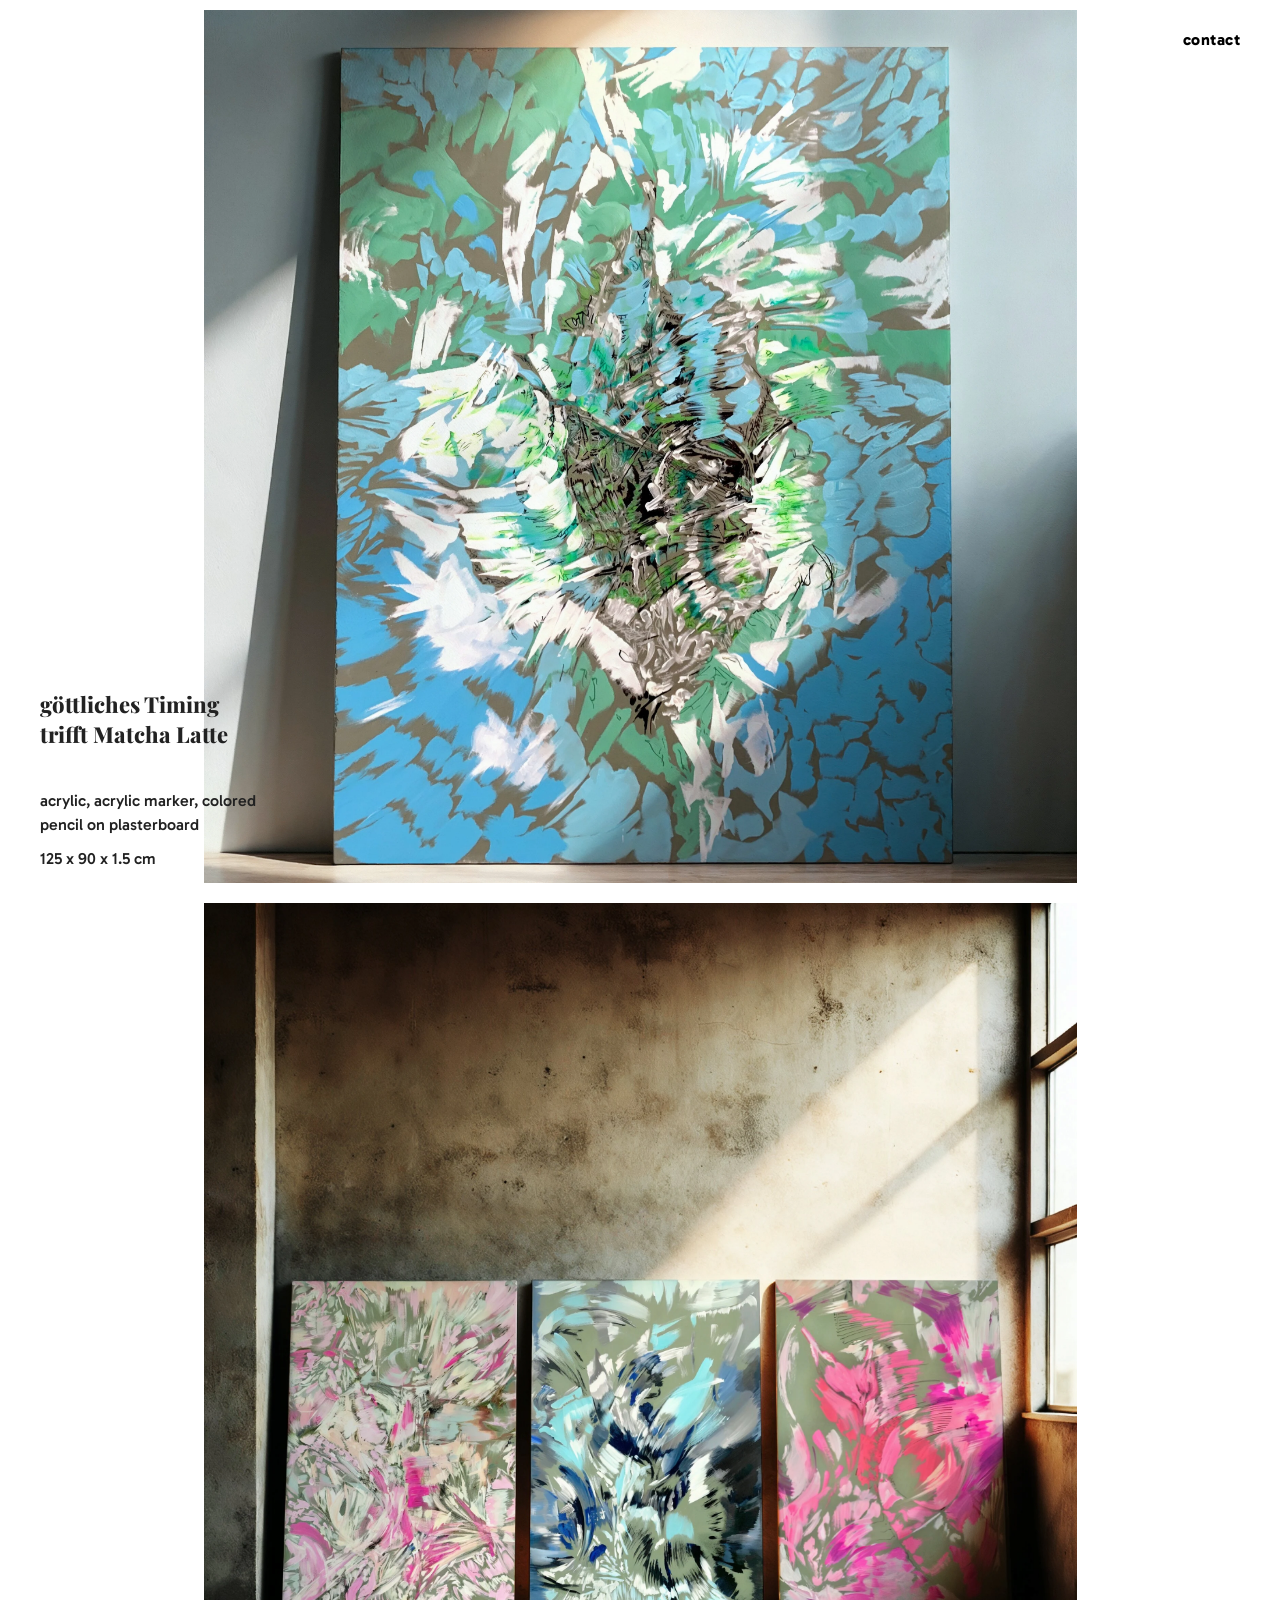
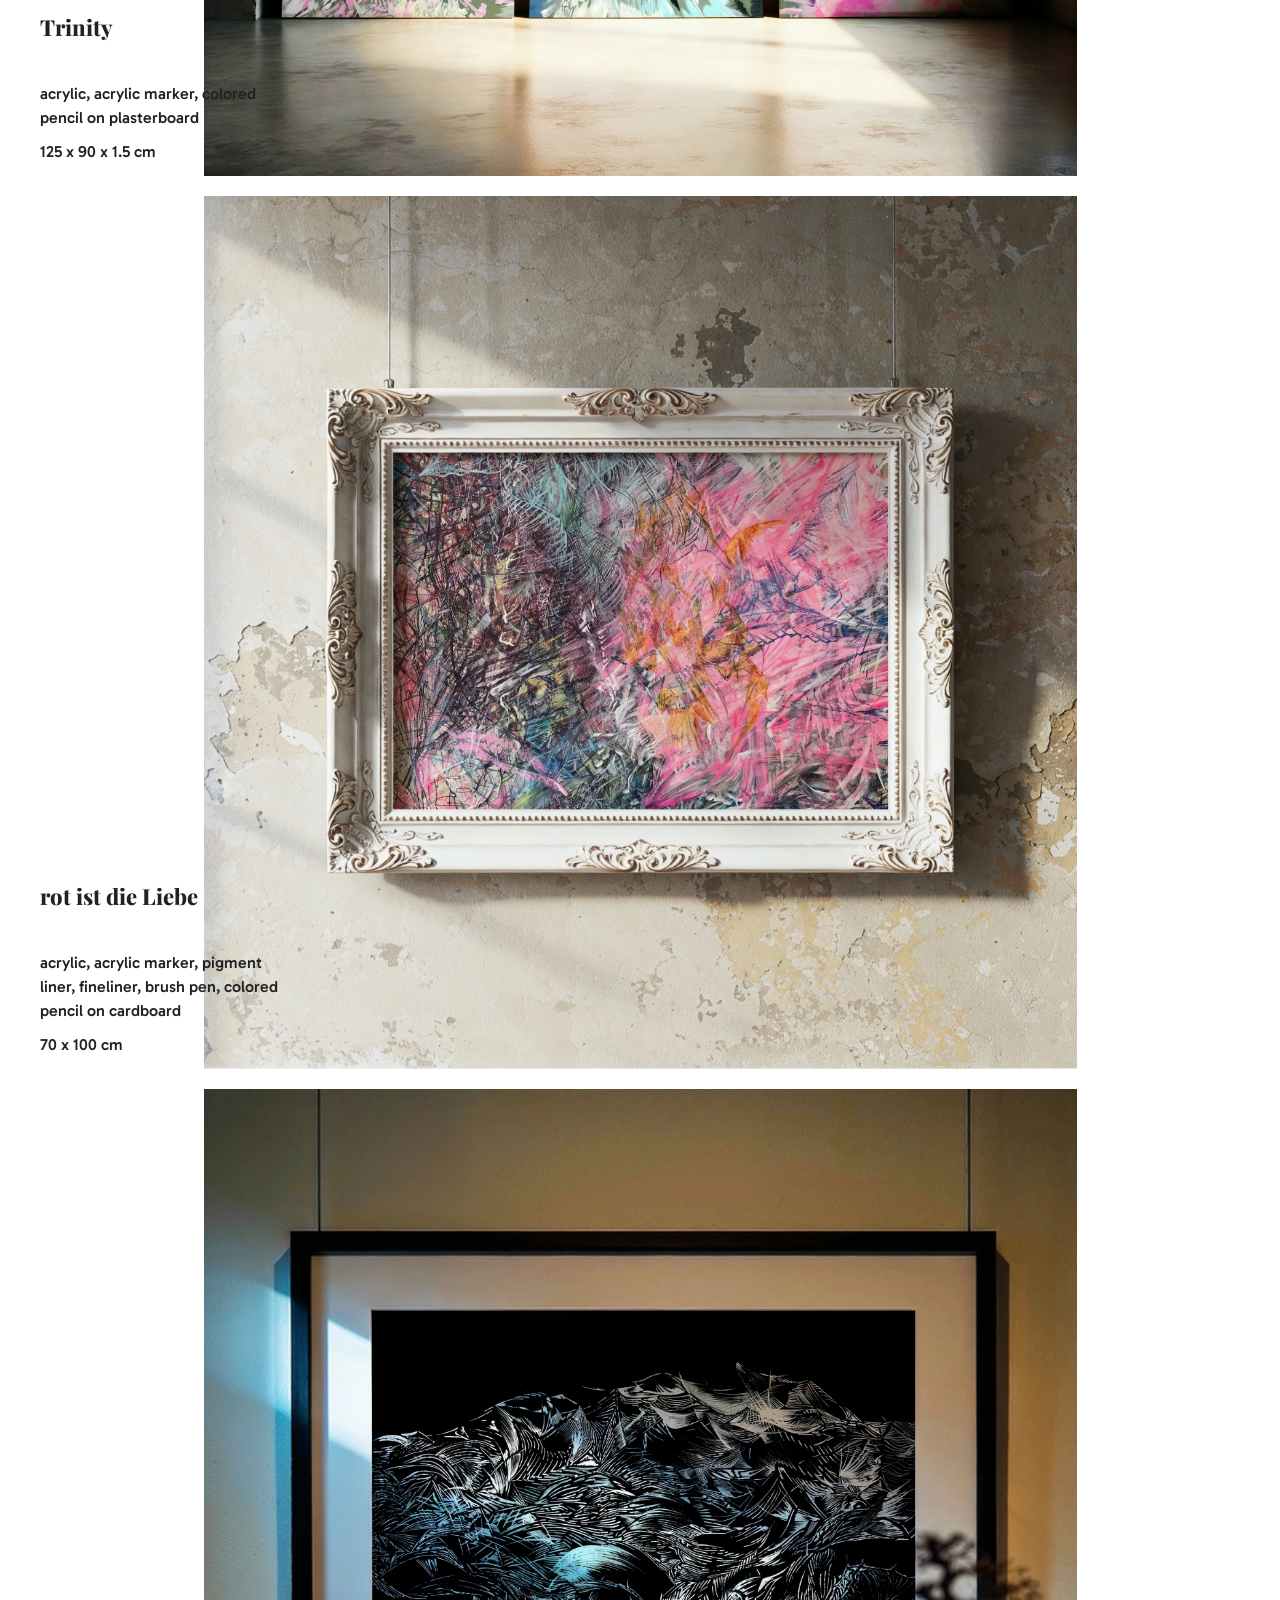
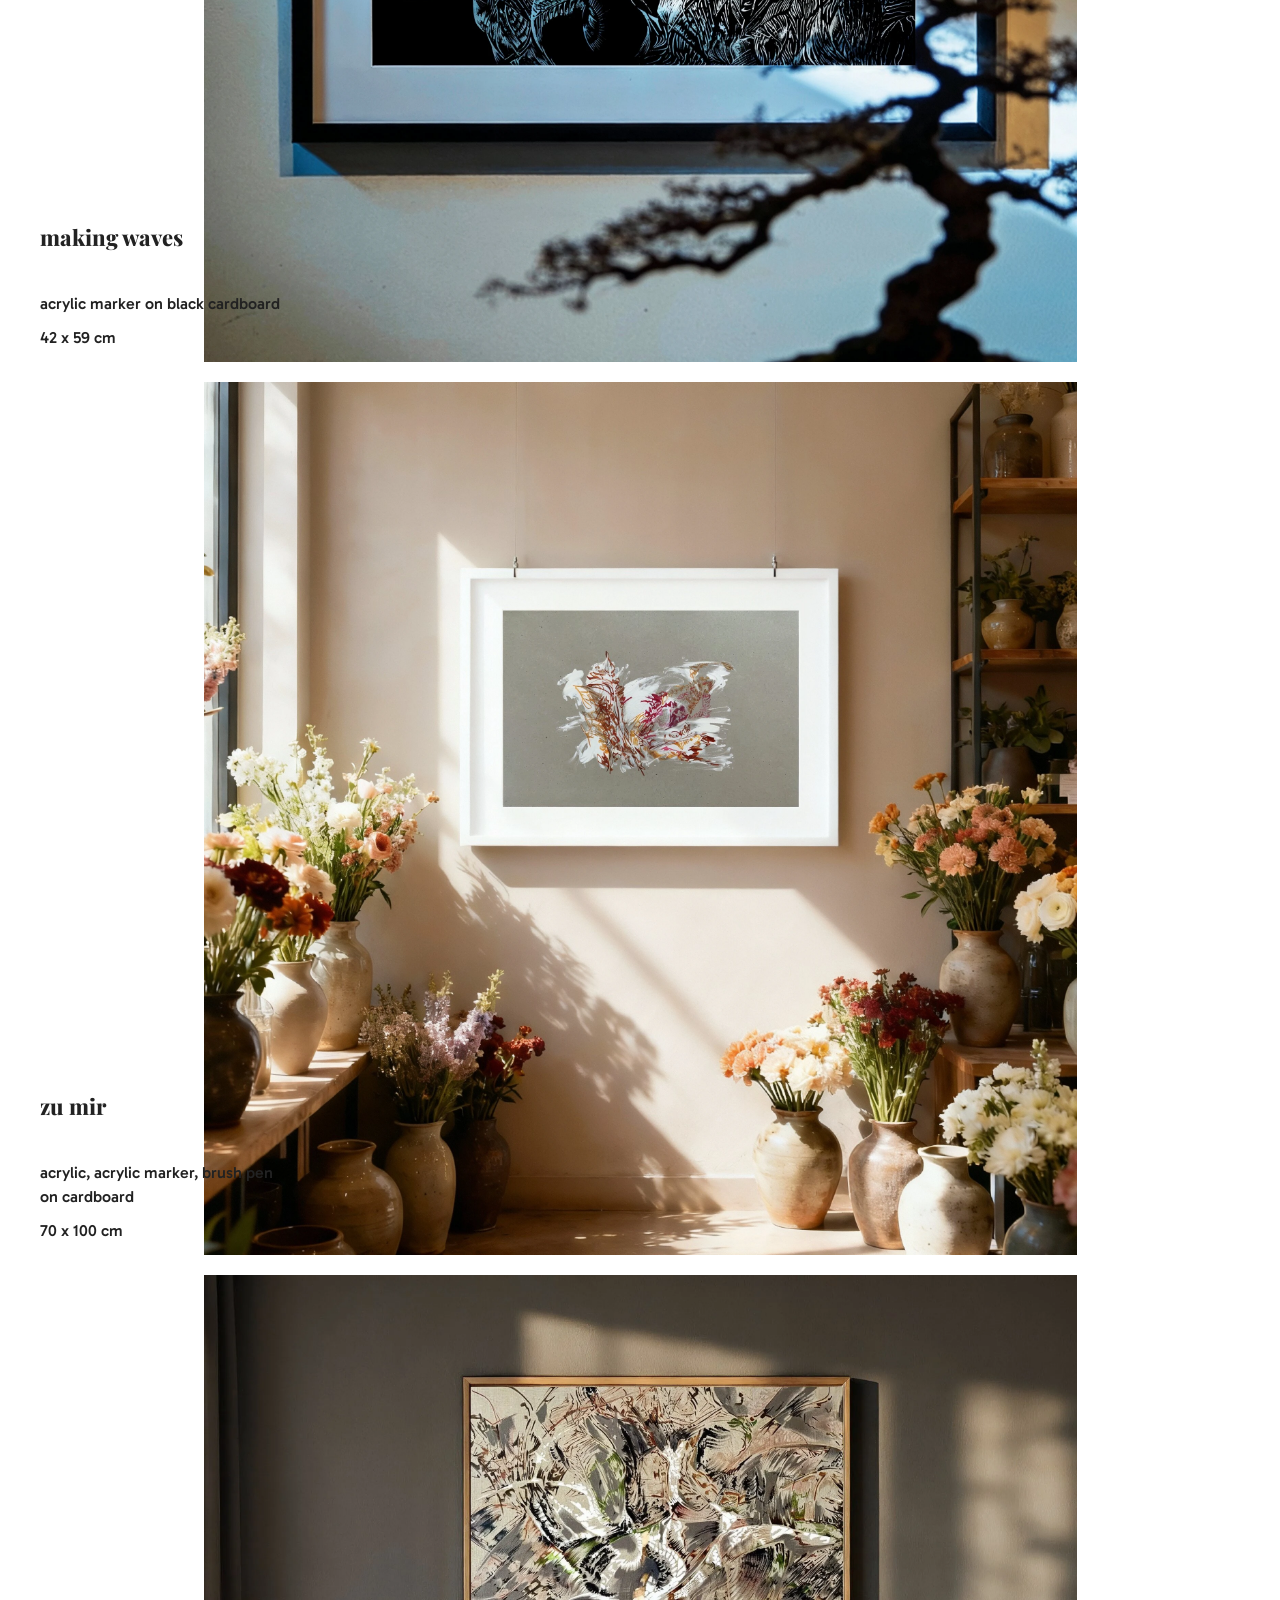
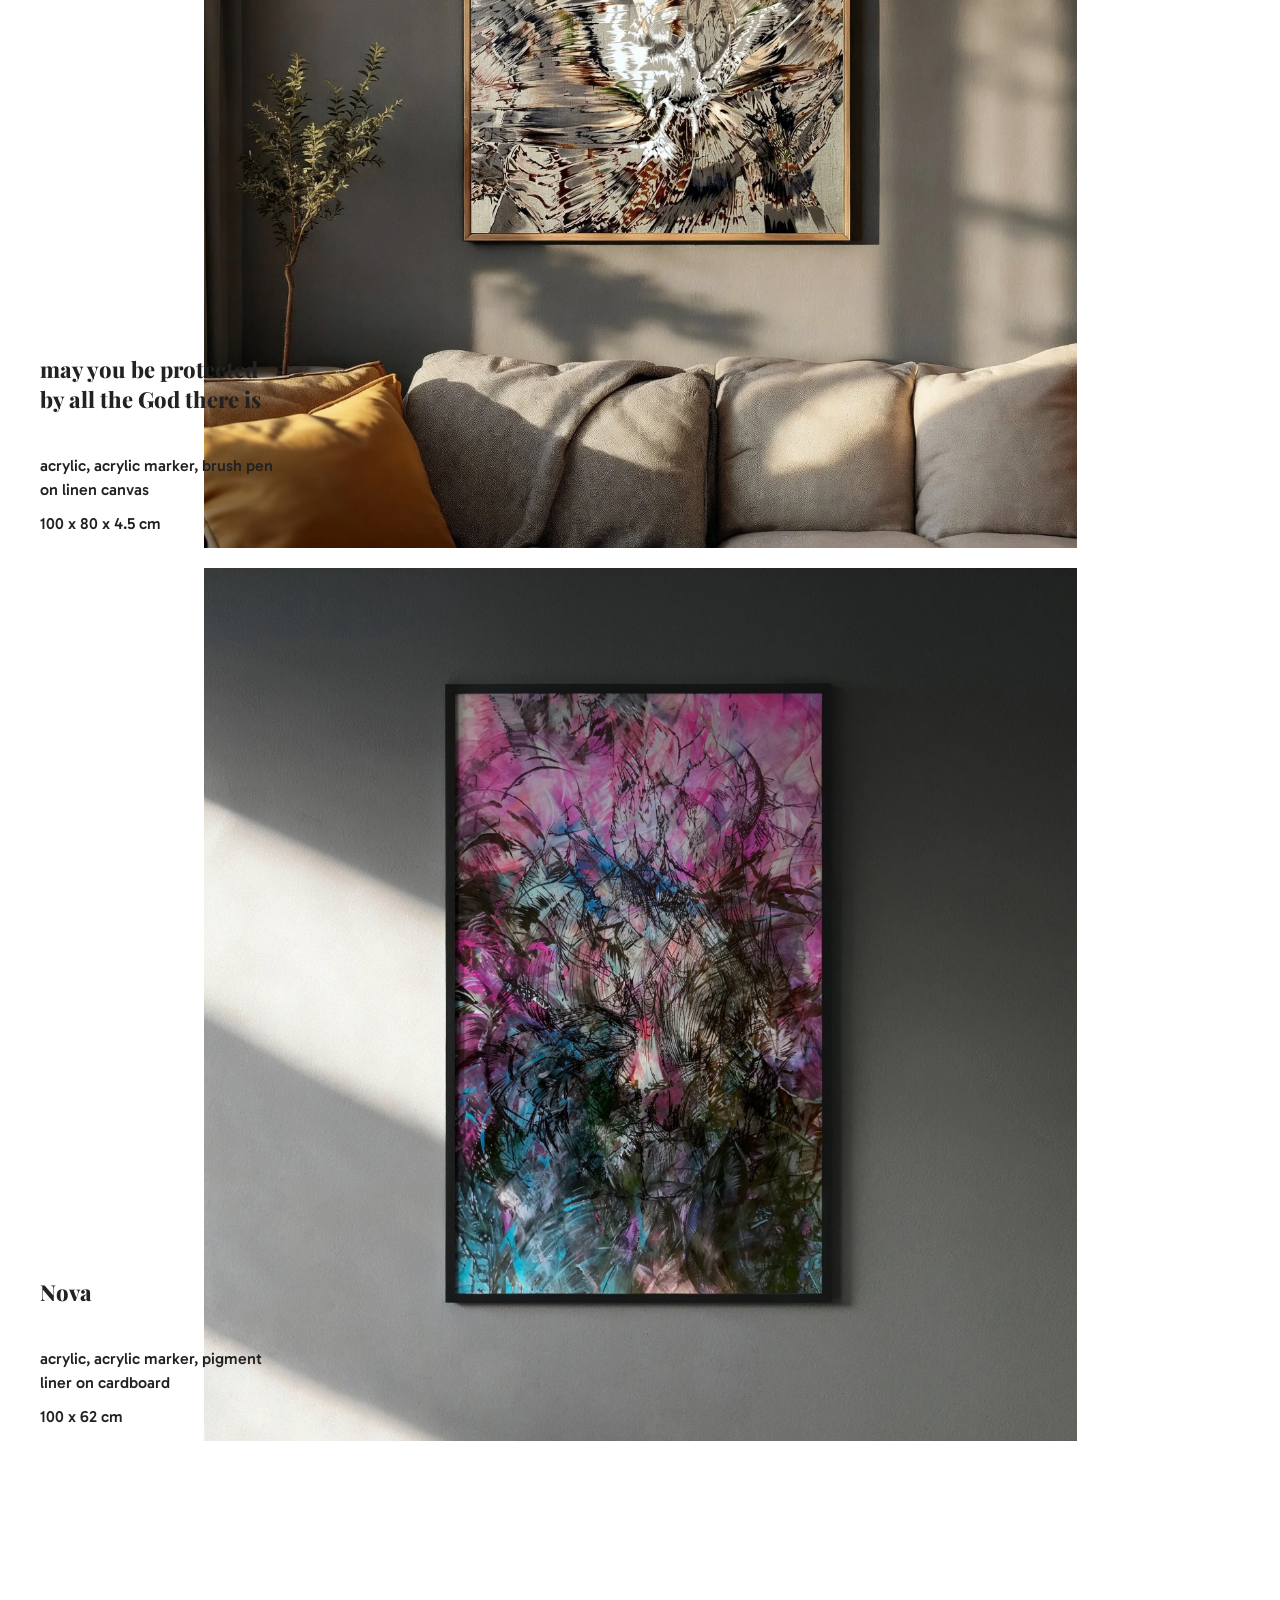
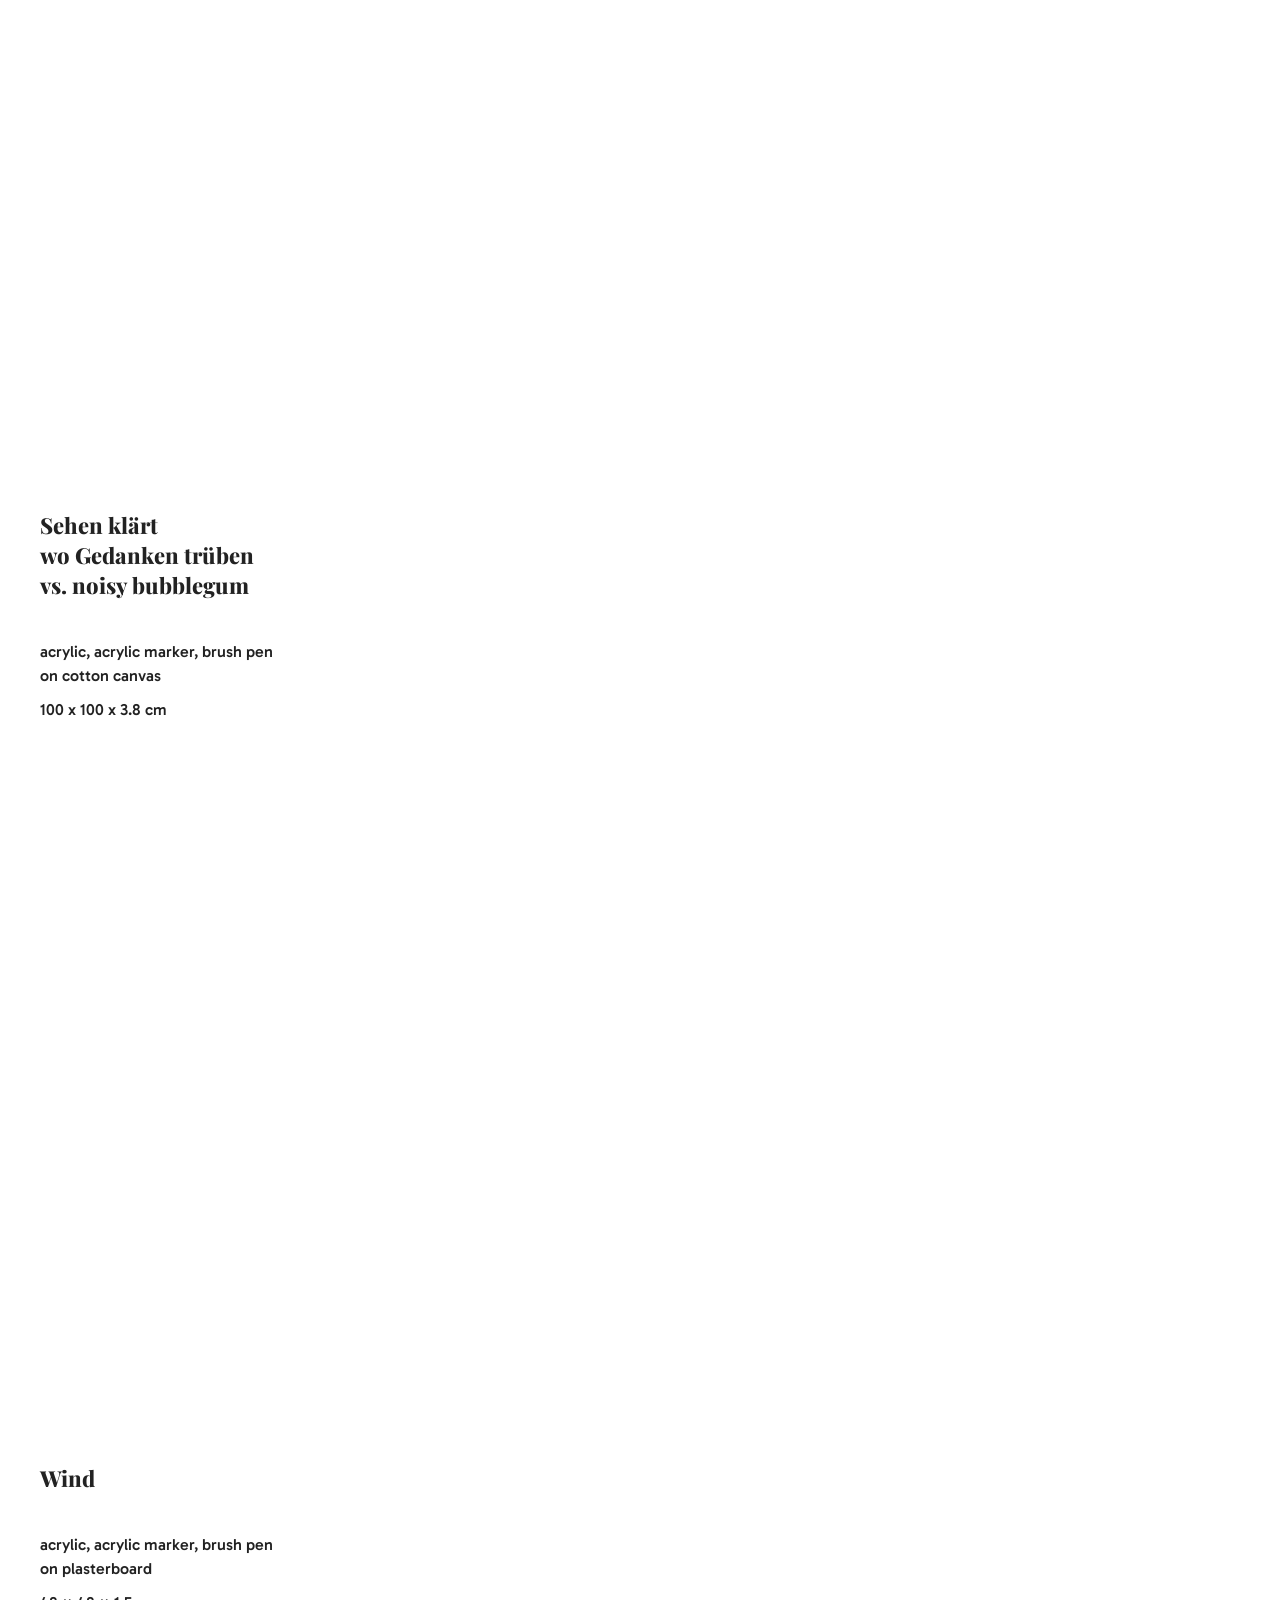
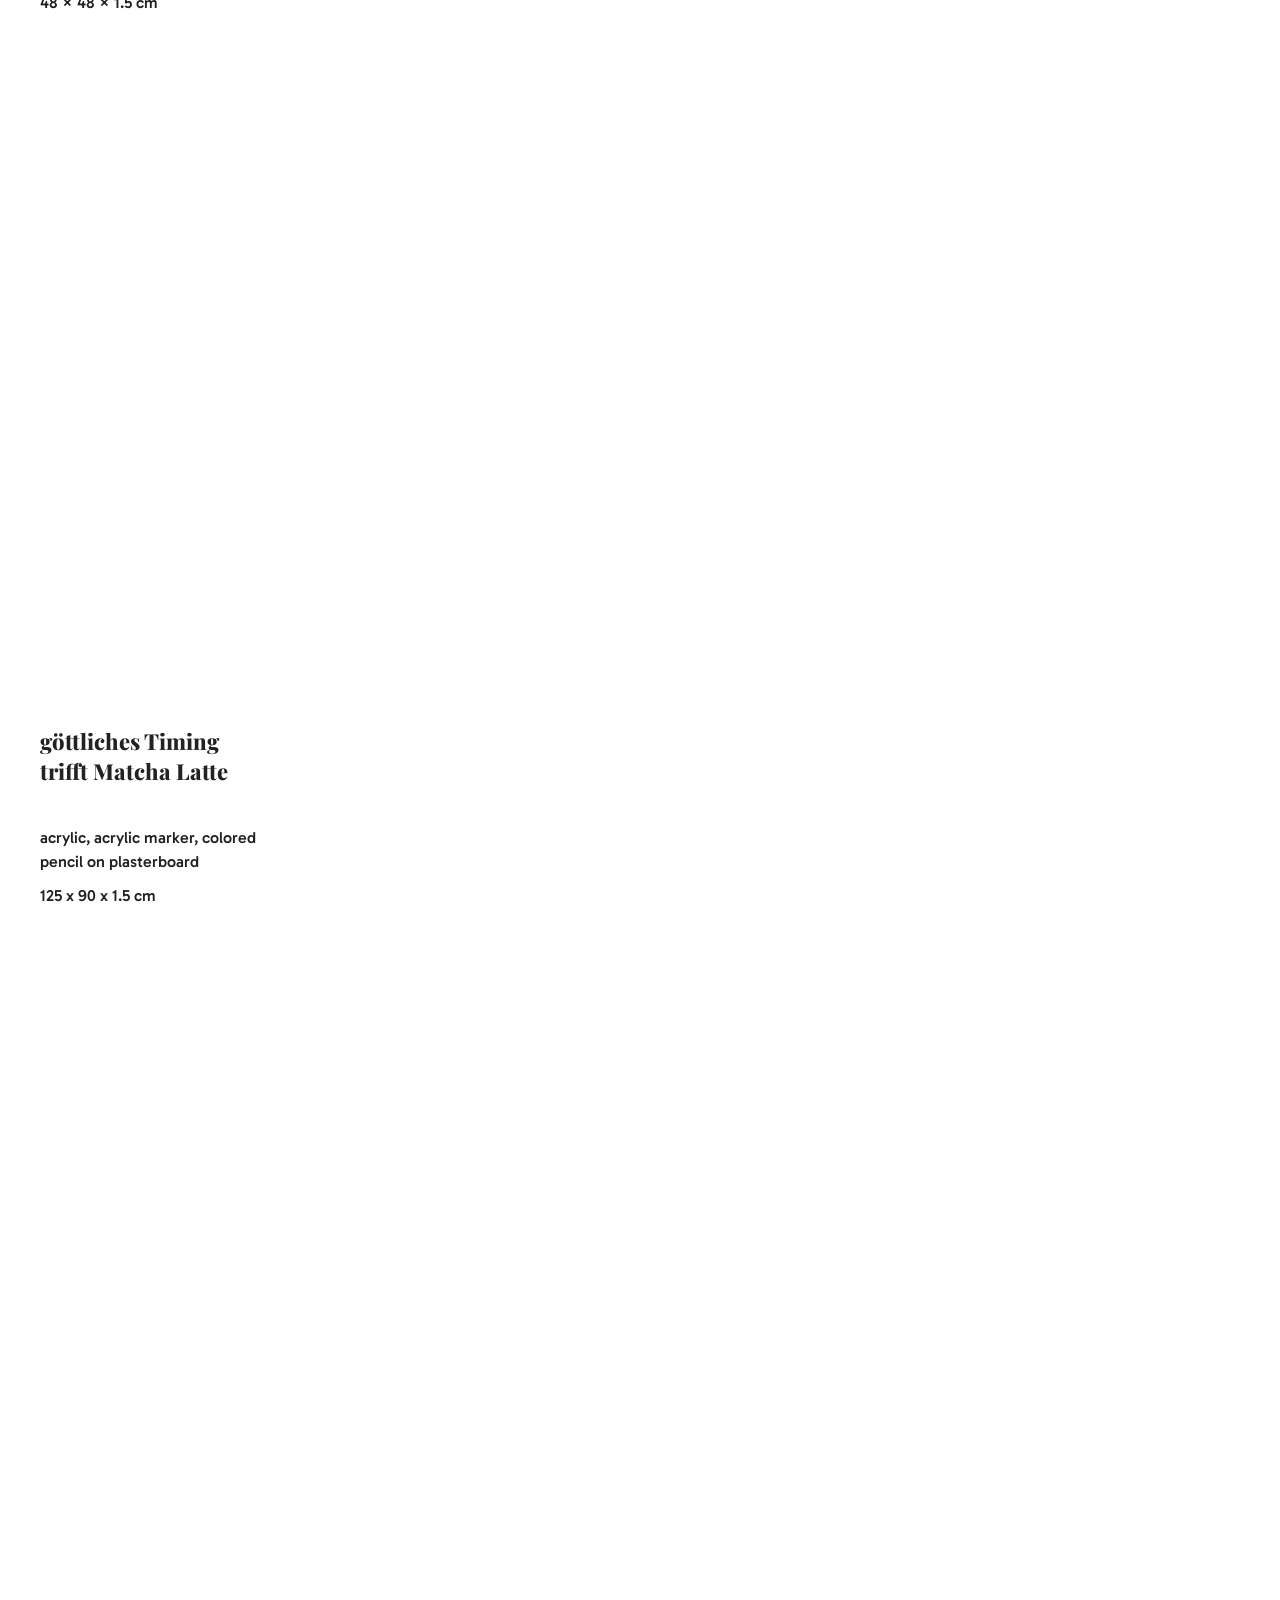
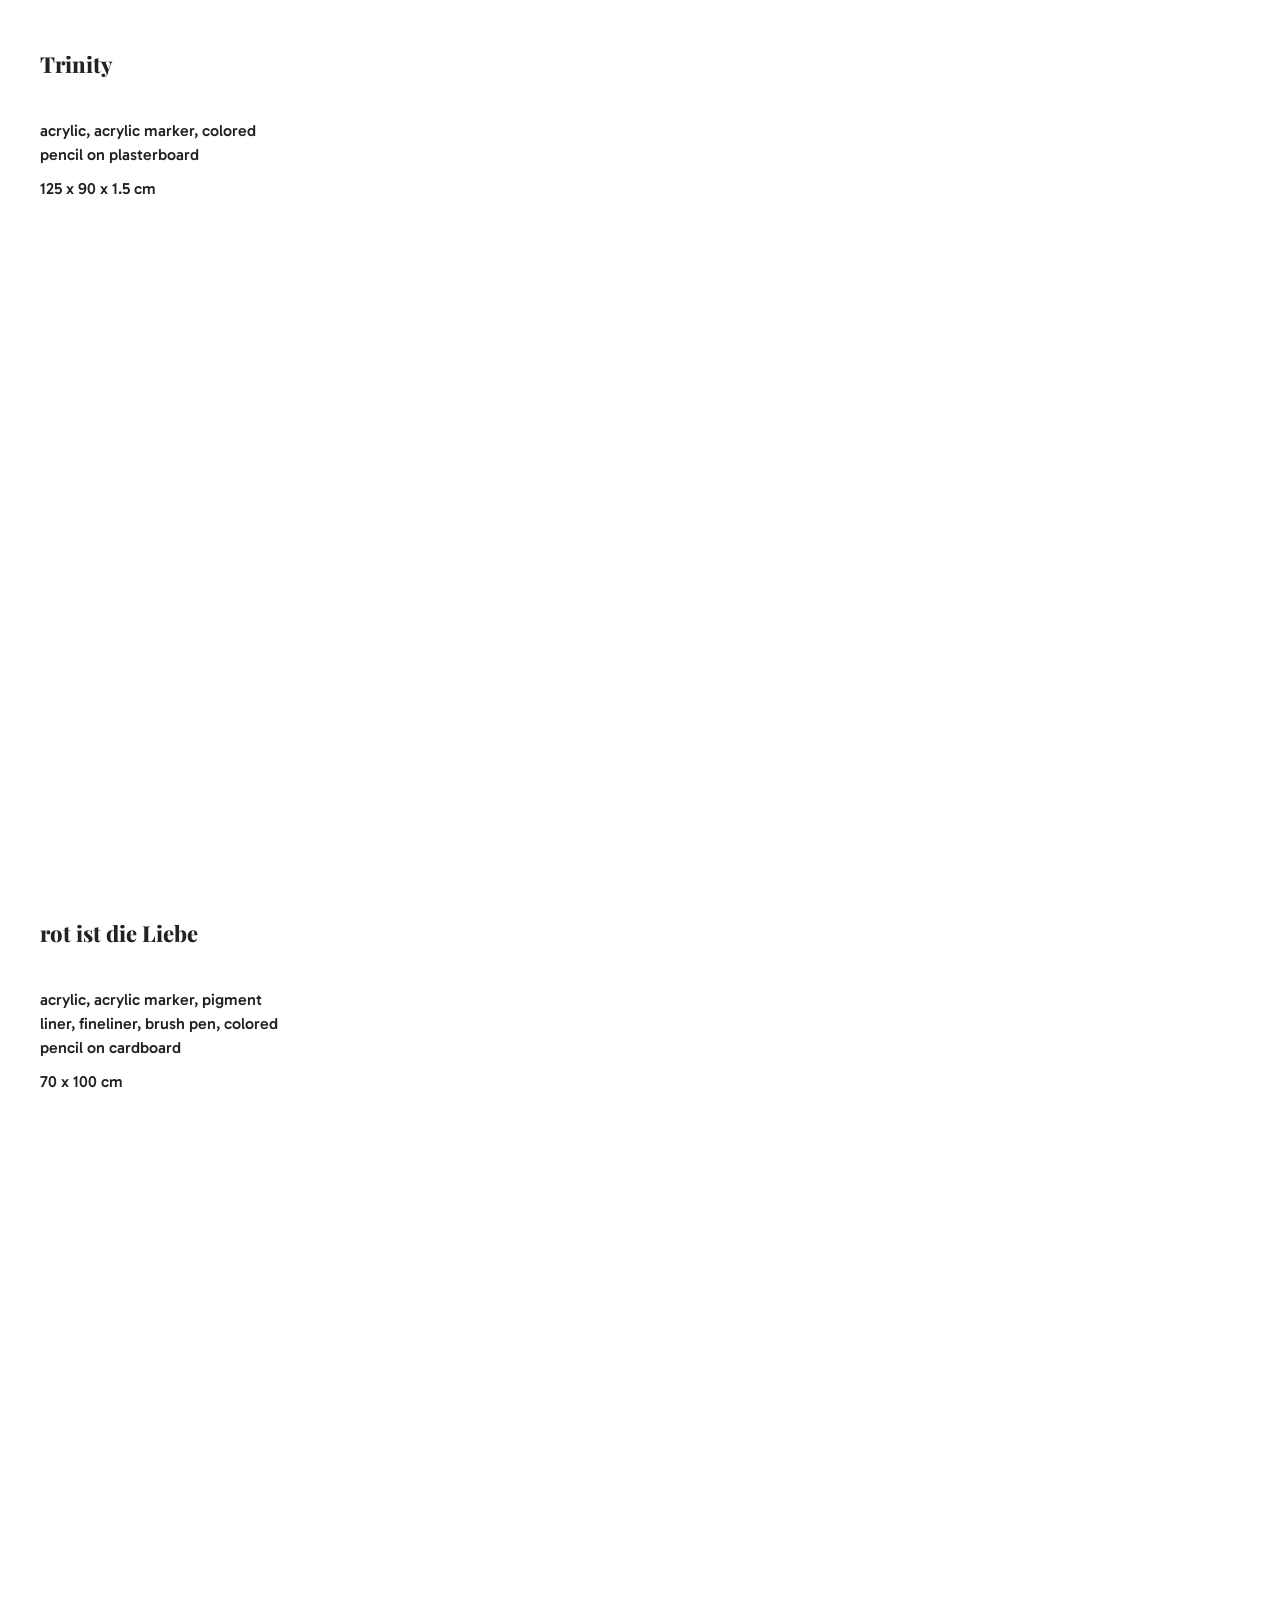
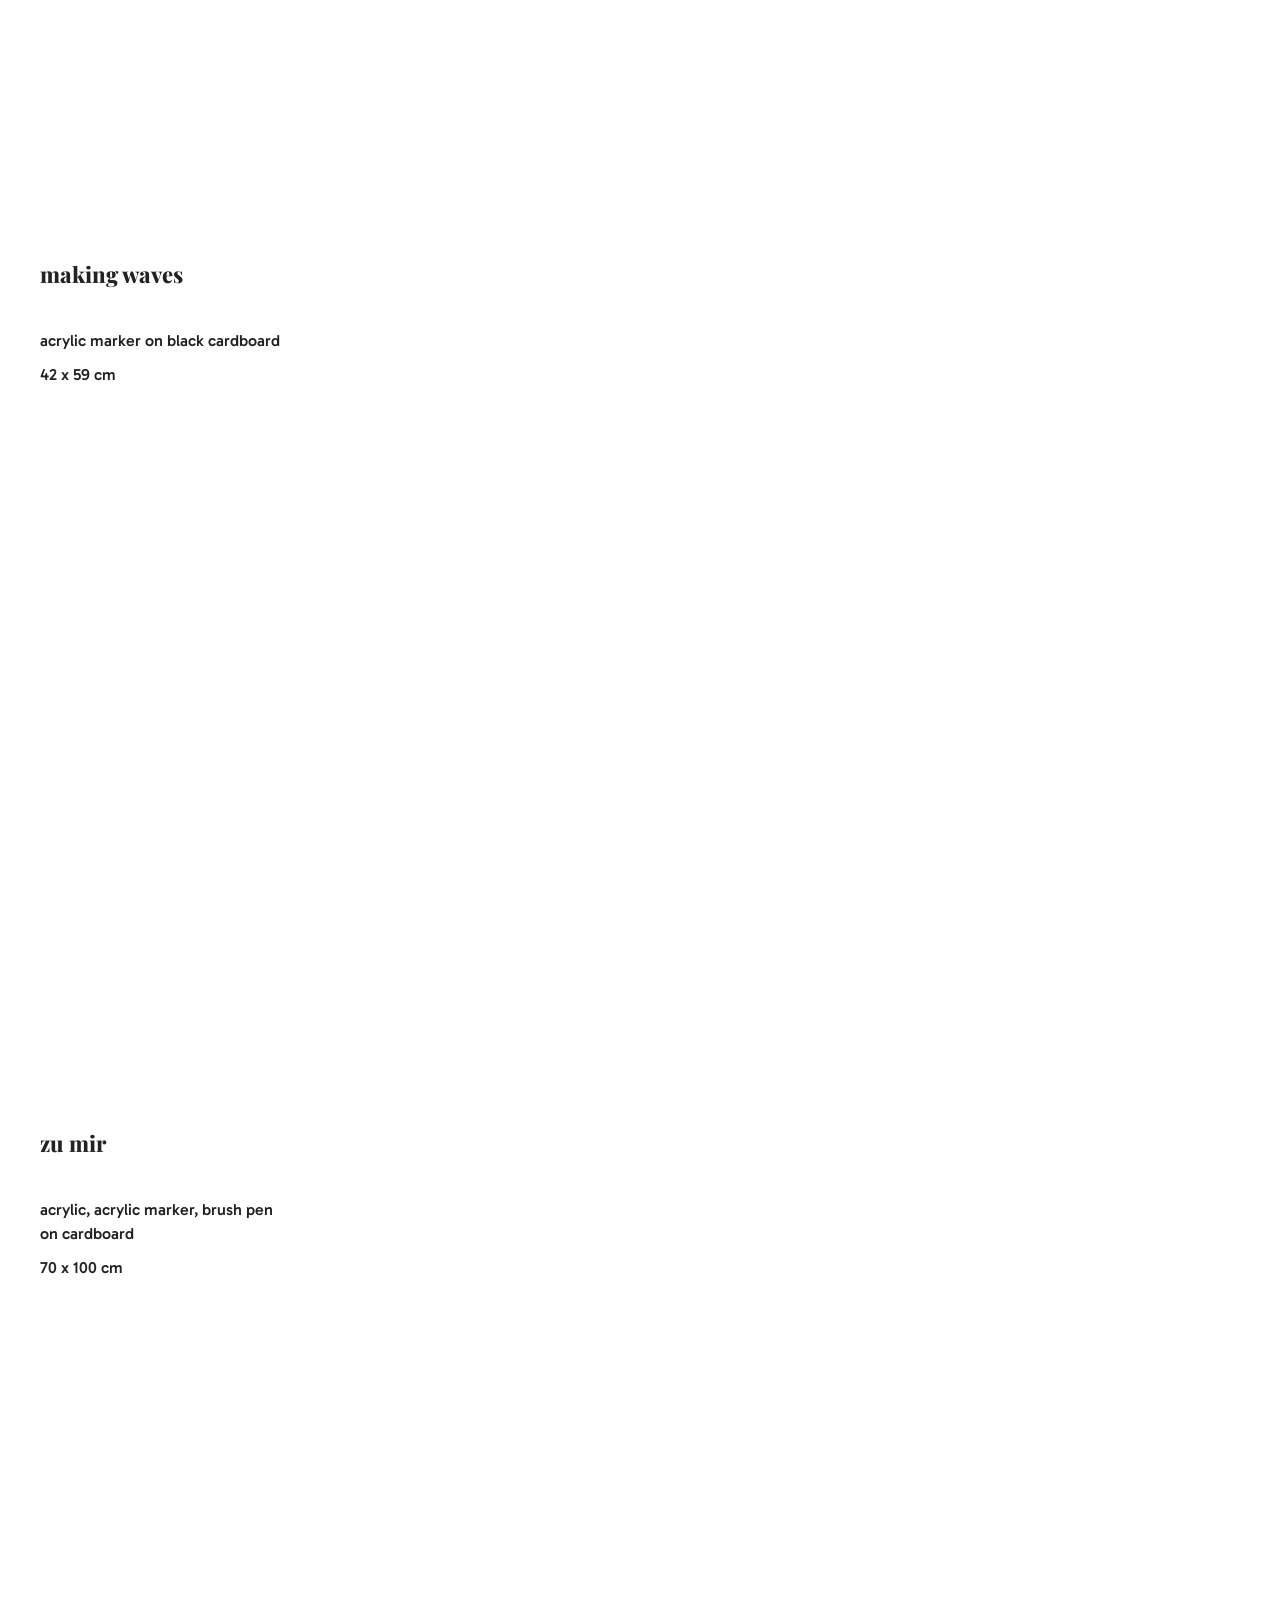
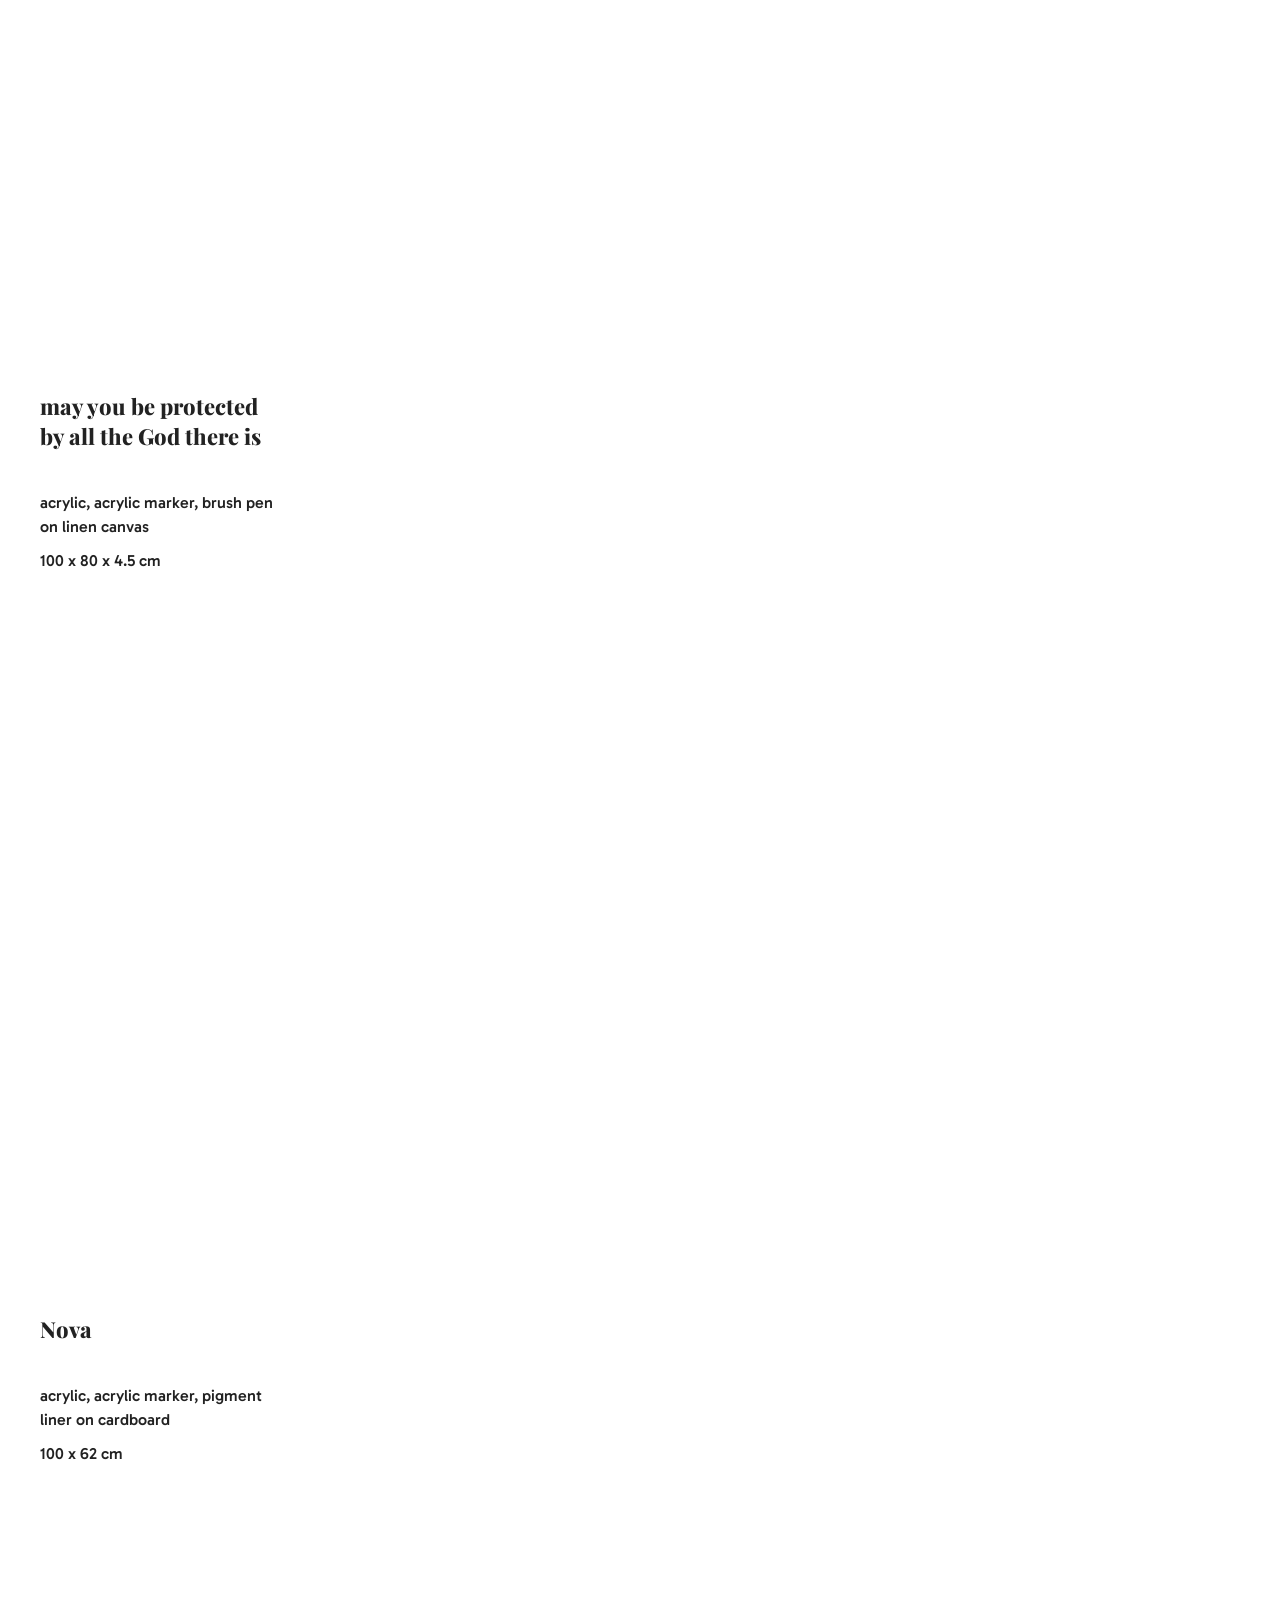
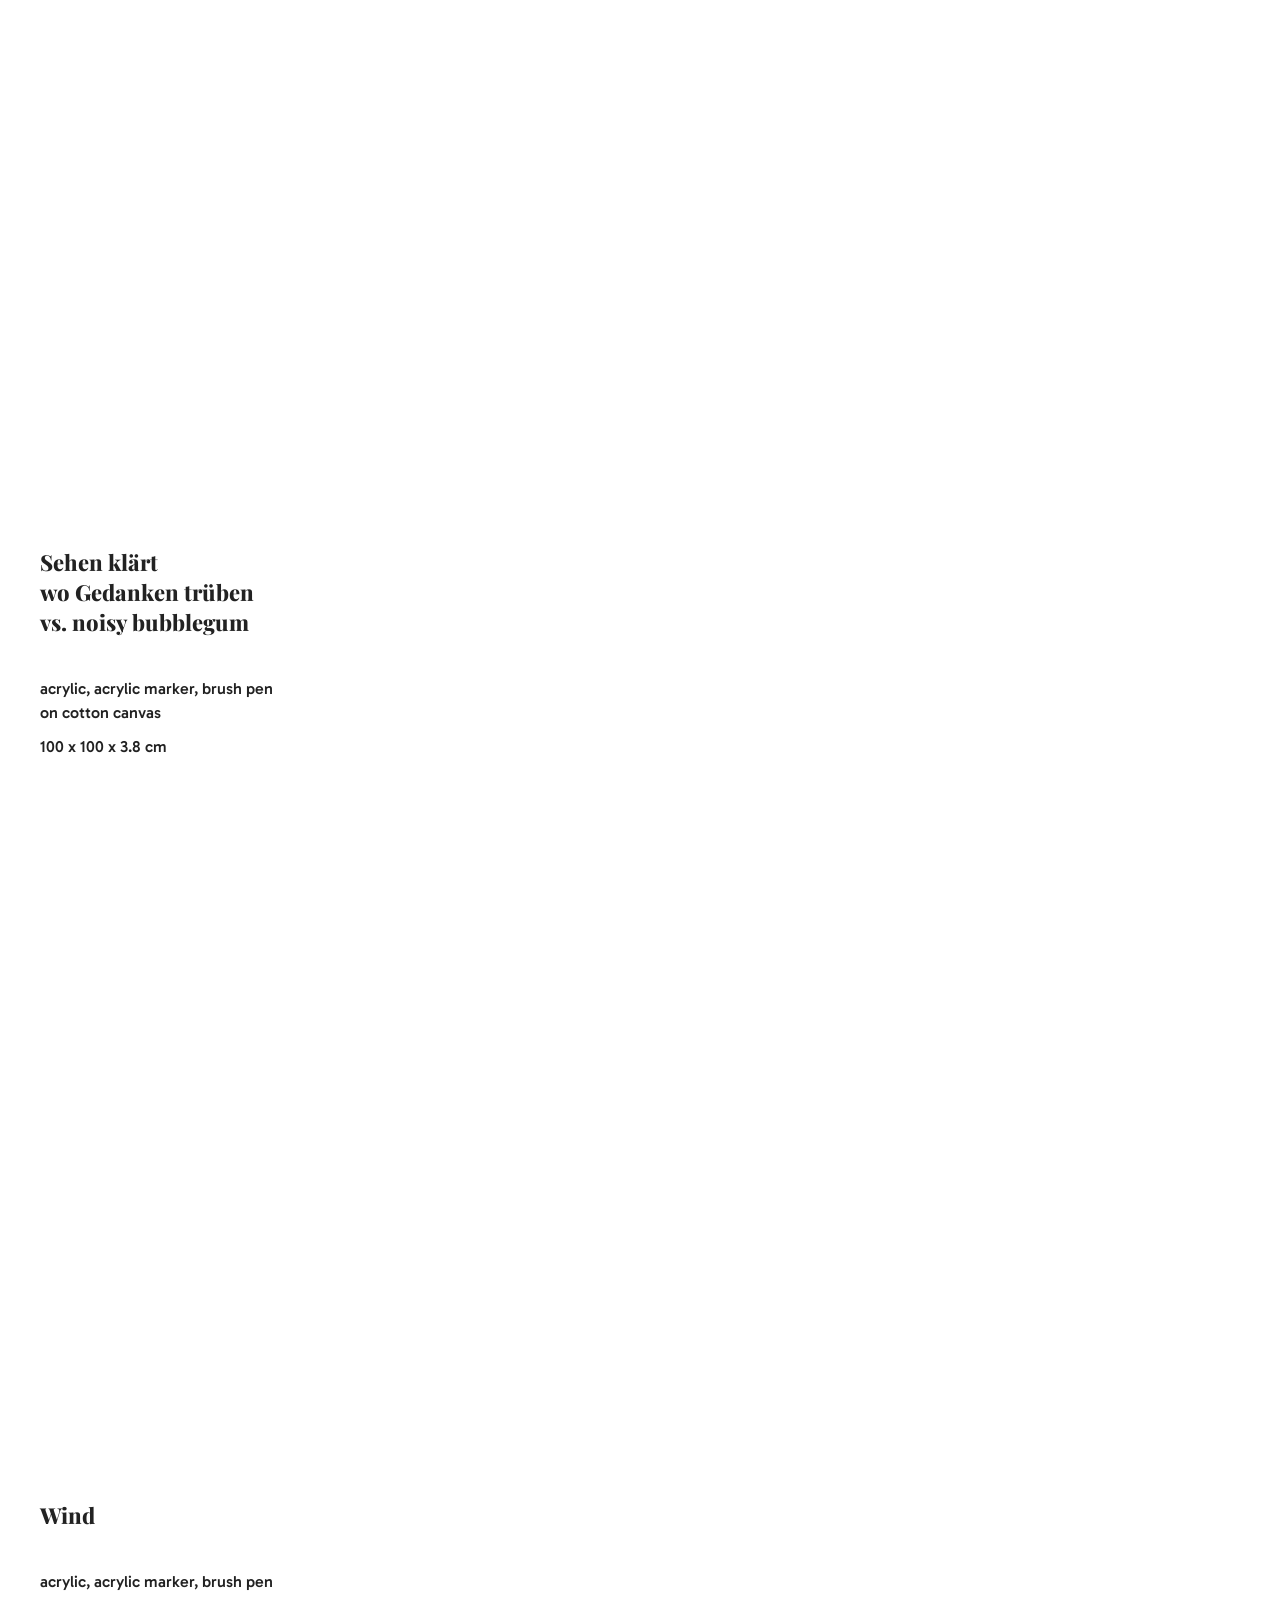
==== index.html @ 729b2733 "added html tag" ====
<!DOCTYPE html>
<html lang="en">
<head>
<meta charset="UTF-8">
<meta name="viewport" content="width=device-width, initial-scale=1.0">
<title>Regina Fröhlich | Visual Artist</title>
<meta name="description" content="original abstract paintings and mixed-media works">
<meta name="google-site-verification" content="hvFnvyT33vyBh7KVTWDwDZfUv5Ht4WE3MNJIh3kHTTk" />
<link rel="canonical" href="https://reginafroehlich.com/">

<!-- Social Link Previews (WhatsApp, Instagram, iMessage) -->
<meta property="og:type" content="website">
<meta property="og:site_name" content="Regina Fröhlich">
<meta property="og:title" content="Regina Fröhlich | Visual Artist">
<meta property="og:description" content="original abstract paintings and mixed-media works">
<meta property="og:url" content="https://reginafroehlich.com/">
<meta property="og:image" content="https://res.cloudinary.com/thuredqv/image/upload/f_auto,q_auto/v1793361156/1._go%CC%88ttliches_Timing_trifft_Matcha_Latte.jpg">
<meta name="twitter:card" content="summary_large_image">

<!-- Tells Google who/what the site is -->
<script type="application/ld+json">
{
  "@context": "https://schema.org",
  "@type": "Person",
  "name": "Regina Fröhlich",
  "url": "https://reginafroehlich.com/",
  "jobTitle": "Visual Artist",
  "description": "original abstract paintings and mixed-media works"
}
</script>

<link rel="apple-touch-icon" sizes="180x180" href="assets/images/favicon/apple-touch-icon.png">
<link rel="icon" type="image/png" sizes="32x32" href="assets/images/favicon/favicon-32x32.png">
<link rel="icon" type="image/png" sizes="16x16" href="assets/images/favicon/favicon-16x16.png">
<link rel="icon" type="image/png" sizes="192x192" href="assets/images/favicon/android-chrome-192x192.png">
<link rel="icon" type="image/png" sizes="512x512" href="assets/images/favicon/android-chrome-512x512.png">
<link rel="manifest" href="assets/images/favicon/site.webmanifest">
<link rel="icon" href="/favicon.ico" sizes="any">
<link rel="mask-icon" href="assets/images/favicon/favicon.png" color="#ffffff">
<link rel="icon" href="data:image/svg+xml,<svg xmlns='http://www.w3.org/2000/svg' viewBox='0 0 512 512'><rect width='512' height='512' fill='%23ffffff'/></svg>">

<link rel="stylesheet" href="css/style.css">

<!-- =========================================
     SCROLL RESTORE: hide page until position is restored (no flicker)
     ========================================= -->
<style>
    html.restoring body { visibility: hidden; }
    html.restoring .scroll-item img { transition: none !important; opacity: 1 !important; }
    /* Visually hidden class for the H1 */
    .visually-hidden { position: absolute; width: 1px; height: 1px; margin: -1px; padding: 0; overflow: hidden; clip: rect(0 0 0 0); white-space: nowrap; border: 0; }
</style>
<script>
    try {
        if (Number(sessionStorage.getItem("homepage_saved_y")) > 0) {
            document.documentElement.classList.add("restoring");
        }
    } catch (e) {}
</script>

<link href="https://fonts.googleapis.com/css2?family=Playfair+Display:wght@400;600;800&family=Gabarito:wght@300;400;500;700&display=swap" rel="stylesheet">
<link rel="stylesheet" href="https://cdnjs.cloudflare.com/ajax/libs/animate.css/4.1.1/animate.min.css"/> 

<script>
    if ("scrollRestoration" in history) {
        history.scrollRestoration = "manual";
    }
</script>
</head>
<body>

<!-- Hidden H1 for SEO -->
<h1 class="visually-hidden">Regina Fröhlich – Visual Artist, Abstract Painting</h1>
<!-- Top Right Navigation -->
<div class="top-right">
    <a href="contact.html">contact</a>
</div>

<!-- Scroll Container -->
<div class="scroll-container">

    <!--<a class="scroll-item">
        <div class="art-info">
            <h2>das Auge der</h2>
            <p>fineliner, marker, colored pencil<br>on 220 g/m² terra vanilla paper,</p>
            <p>21 cm × 29,7 cm</p>
        </div>
        <img src="assets/images/homepage/1-das-Auge-der-upscaled.jpeg" alt="Artwork 1" loading="eager" fetchpriority="high">
    </a>

    <a class="scroll-item">
        <div class="art-info">
            <h2>Flora’s Rakete</h2>
            <p>fineliner, marker, colored pencil<br>on 220 g/m² terra vanilla paper,</p>
            <p>21 cm × 29,7 cm</p>
        </div>
        <img src="assets/images/homepage/2-Flora-Rakete-upscaled.jpeg" alt="Artwork 2" loading="lazy">
    </a>

    <a class="scroll-item">
        <div class="art-info">
            <h2>bliss</h2>
            <p>fineliner, marker, colored pencil<br>on 190 g/m² white paper,</p>
            <p>21 cm × 29,7 cm</p>
        </div>
        <img src="assets/images/homepage/3-bliss-upscaled.jpeg" alt="Artwork 3" loading="lazy">
    </a>

    <a class="scroll-item">
        <div class="art-info">
            <h2>Schmetterlingsgerüst</h2>
            <p>fineliner, marker, colored pencil<br>on 220 g/m² terra vanilla paper,</p>
            <p>21 cm × 29,7 cm</p>
        </div>
        <img src="assets/images/homepage/4-Schmetterlingsgerust-upscaled.jpeg" alt="Artwork 4" loading="lazy">
    </a>

    <a class="scroll-item">
        <div class="art-info">
            <h2>Federkreisel</h2>
            <p>fineliner, marker, colored pencil<br>on 220 g/m² terra vanilla paper,</p>
            <p>21 cm × 29,7 cm</p>
        </div>
        <img src="assets/images/homepage/5-Federkreisel-upscaled.jpeg" alt="Artwork 5" loading="lazy">    
    </a>-->

    <!-- Artwork 6: a flight that split in neon feathers -->
    <!--<a class="scroll-item">
        <div class="art-info">
            <h2>a flight <br> that split <br> in neon feathers</h2>
            <p>fineliner, marker, colored pencil<br>on 190 g/m² white paper,</p>
            <p>21 cm × 29,7 cm</p>
        </div>
        <img src="assets/images/homepage/6-a-flight-that-split-in-neon-feathers-upscaled.jpeg" alt="Artwork 6" loading="lazy">    
    </a>-->

    <!-- Artwork 7: göttliches Timing trifft Matcha Latte (FIXED) -->
    <a class="scroll-item">
        <div class="art-info">
            <h2 class="title-break">göttliches Timing <br> trifft Matcha Latte</h2>
            <!--<p>acrylic, acrylic marker, colored pencil on plasterboard</p>-->
           <p>acrylic, acrylic marker, colored pencil <br class="mobile-material-break">on plasterboard</p>
            <p>125 x 90 x 1.5 cm</p>
        </div>
        <!-- <img src="assets/images/homepage/optimized/1-gottliches-Timing-trifft-Matcha-Latte-1200.webp"
         srcset="assets/images/homepage/optimized/1-gottliches-Timing-trifft-Matcha-Latte-800.webp 800w,
                 assets/images/homepage/optimized/1-gottliches-Timing-trifft-Matcha-Latte-1200.webp 1200w,
                 assets/images/homepage/optimized/1-gottliches-Timing-trifft-Matcha-Latte-1600.webp 1600w,
                 assets/images/homepage/optimized/1-gottliches-Timing-trifft-Matcha-Latte-2000.webp 2000w"
         sizes="(max-width: 1100px) 100vw, calc(97vh * 1.0000)"
         width="3000" height="3000"
         alt="göttliches Timing trifft Matcha Latte" loading="eager" fetchpriority="high" decoding="async"> -->
           <img src="assets/images/homepage/1-gottliches-Timing-trifft-Matcha-Latte.webp" alt="Artwork 7" loading="eager" fetchpriority="high" decoding="async">   
    </a>

    <!-- Artwork 8: capricorn sun, libra moon, virgo rising (FIXED) -->
    <a class="scroll-item">
        <div class="art-info" data-art="capricorn">
            <h2>Trinity</h2>
           <!--<p>acrylic, acrylic marker, colored pencil on plasterboard</p>-->
           <p>acrylic, acrylic marker, colored pencil <br class="mobile-material-break">on plasterboard</p>
            <p>125 x 90 x 1.5 cm</p>
        </div>
        <!-- <img src="assets/images/homepage/optimized/2-capricorn-sun-libra-moon-virgo-rising-1200.webp"
         srcset="assets/images/homepage/optimized/2-capricorn-sun-libra-moon-virgo-rising-800.webp 800w,
                 assets/images/homepage/optimized/2-capricorn-sun-libra-moon-virgo-rising-1200.webp 1200w,
                 assets/images/homepage/optimized/2-capricorn-sun-libra-moon-virgo-rising-1600.webp 1600w,
                 assets/images/homepage/optimized/2-capricorn-sun-libra-moon-virgo-rising-2000.webp 2000w"
         sizes="(max-width: 1100px) 100vw, calc(97vh * 1.0000)"
         width="2560" height="2560"
         alt="capricorn sun, libra moon, virgo rising" loading="lazy" decoding="async"> -->
         <img src="assets/images/homepage/2-capricorn-sun-libra-moon-virgo-rising.webp" alt="Artwork 8" loading="lazy" decoding="async" sizes="(max-width: 1100px) 100vw, calc(97vh * 1.0000)" width="2200" height="2200">    
    </a>

    <!-- Artwork 9: rot ist die Liebe  -->
    <a class="scroll-item">
        <div class="art-info">
            <h2>rot ist die Liebe</h2>
            <p>acrylic, acrylic marker, pigment liner, fineliner, brush pen, colored pencil <br class="mobile-material-break">on cardboard</p>
            <p>70 x 100 cm</p>
        </div>
        <!-- <img src="assets/images/homepage/optimized/3-rot-ist-die-Liebe-1200.webp"
         srcset="assets/images/homepage/optimized/3-rot-ist-die-Liebe-800.webp 800w,
                 assets/images/homepage/optimized/3-rot-ist-die-Liebe-1200.webp 1200w,
                 assets/images/homepage/optimized/3-rot-ist-die-Liebe-1600.webp 1600w,
                 assets/images/homepage/optimized/3-rot-ist-die-Liebe-2000.webp 2000w"
         sizes="(max-width: 1100px) 100vw, calc(97vh * 1.0000)"
         width="2400" height="2400"
         alt="rot ist die Liebe" loading="lazy" decoding="async"> -->
            <img src="assets/images/homepage/3-rot-ist-die-Liebe.webp" alt="Artwork 9" loading="lazy" decoding="async" sizes="(max-width: 1100px) 100vw, calc(97vh * 1.0000)" width="2200" height="2200">   

    </a>

    <!--<a class="scroll-item">
        <div class="art-info">
            <h2>Animus</h2>
            <p>fineliner on 190 g/m² white paper</p>
            <p>21 cm x 29,7 cm</p>
        </div>
        <img src="assets/images/homepage/10-Animus-upscaled.jpg" alt="Artwork 10" loading="lazy">    
    </a>-->
    <!-- Artwork 11: madre ayahuasca -->
    <!--<a class="scroll-item">
        <div class="art-info">
            <h2>madre ayahuasca</h2>
            <p>fineliner, marker, pen on cardboard,</p>
            <p>71 cm x 106 cm</p>
        </div>
        <img src="assets/images/homepage/11-madre-ayahuasca-upscaled.jpeg" alt="Artwork 11" loading="lazy">    
    </a>-->

    <!-- Artwork 12: making waves -->
    <a class="scroll-item">
        <div class="art-info" data-art="making-waves">
            <h2>making waves</h2>
            <!-- <p>acrylic marker  on black cardboard</p> -->
              <p>acrylic marker  <br class="mobile-material-break">on black cardboard</p>
            <p>42  x 59 cm</p>
        </div>
        <!-- <img src="assets/images/homepage/optimized/4-making-waves-1200.webp"
         srcset="assets/images/homepage/optimized/4-making-waves-800.webp 800w,
                 assets/images/homepage/optimized/4-making-waves-1200.webp 1200w,
                 assets/images/homepage/optimized/4-making-waves-1600.webp 1600w,
                 assets/images/homepage/optimized/4-making-waves-2000.webp 2000w"
         sizes="(max-width: 1100px) 100vw, calc(97vh * 1.0000)"
         width="2560" height="2560"
         alt="making waves" loading="lazy" decoding="async"> -->
         <img src="assets/images/homepage/4-making-waves.webp" alt="Artwork 12" loading="lazy" decoding="async" sizes="(max-width: 1100px) 100vw, calc(97vh * 1.0000)" width="2400" height="2400">    
    </a>

    <!-- Artwork 12: zu mir -->
    <a class="scroll-item">
        <div class="art-info" data-art="zu-mir">
            <h2>zu mir</h2>
            <!-- <p>acrylic, acrylic marker,  brush  pen on cardboard</p> -->
             <p>acrylic, acrylic marker,  brush  pen <br class="mobile-material-break">on cardboard</p>
            <p>70 x 100 cm</p>
        </div>
        <!-- <img src="assets/images/homepage/optimized/5-zu-mir-1200.webp"
         srcset="assets/images/homepage/optimized/5-zu-mir-800.webp 800w,
                 assets/images/homepage/optimized/5-zu-mir-1200.webp 1200w,
                 assets/images/homepage/optimized/5-zu-mir-1600.webp 1600w,
                 assets/images/homepage/optimized/5-zu-mir-2000.webp 2000w"
         sizes="(max-width: 1100px) 100vw, calc(97vh * 1.0000)"
         width="2560" height="2560"
         alt="zu mir" loading="lazy" decoding="async"> -->
          <img src="assets/images/homepage/5-zu-mir.webp" alt="Artwork 12" loading="lazy" decoding="async"  sizes="(max-width: 1100px) 100vw, calc(97vh * 1.0000)"
         width="2400" height="2400">   
    </a>

    <!--<a class="scroll-item">
        <div class="art-info">
            <h2>I’m that ghost</h2>
            <p>acrylic paint, fineliner, marker, pen,<br> colored pencil on cardboard,</p>
            <p>70 cm x 100 cm</p>
        </div>
        <img src="assets/images/homepage/13-Im-that-ghost-upscaled.jpeg" alt="Artwork 13" loading="lazy">    
    </a>

    <a class="scroll-item">
        <div class="art-info">
            <h2>I believe in myself enough to be patient</h2>
            <p>acrylic paint, fineliner, marker, pen, <br> colored pencil on cardboard,</p>
            <p>70 cm x 100 cm</p>
        </div>
        <img src="assets/images/homepage/14-I-believe-in-myself-enough-to-be-patient-upscaled.jpeg" alt="Artwork 14" loading="lazy">    
    </a>-->

    <!-- Artwork 15: Mutterwunde heilen -->
    <!--<a class="scroll-item">
        <div class="art-info" data-art="mutterwunde">
            <h2>Mutterwunde heilen</h2>
            <p>acrylic paint, fineliner, marker <br> on cardboard,</p>
            <p>70 cm x 100 cm</p>
        </div>
        <img src="assets/images/homepage/15-Mutterwunde-heilen-upscaled.jpeg" alt="Artwork 15" loading="lazy">    
    </a>

   
    <a class="scroll-item">
        <div class="art-info" data-art="weise-instanz">
            <h2>weise Instanz</h2>
            <p>acrylic paint, fineliner, marker <br> on  cardboard,</p>
            <p>70 cm x 100 cm</p>
        </div>
        <img src="assets/images/homepage/16-weise-Instanz-upscaled.jpeg" alt="Artwork 16" loading="lazy">    
    </a>

    
    <a class="scroll-item">
        <div class="art-info">
            <h2>leafy greens <br> and a love poem</h2>
            <p>acrylic paint, marker<br>on 410 g/m² heavy cotton fabric,</p>
            <p>100 cm x 100 cm x 3,8 cm</p>
        </div>
        <img src="assets/images/homepage/17-leafy-greens-and-a-love-poem-upscaled.jpeg" alt="Artwork 17" loading="lazy">    
    </a>-->

    <!-- Artwork 18: may you be protected by all the God there is (FIXED) -->
    <a class="scroll-item">
        <div class="art-info">
            <h2 class="title-break">may you be protected <br> by all the God there is</h2>
           <!--<p>acrylic, acrylic marker, brush  pen on linen canvas</p>-->
           <p>acrylic, acrylic marker, brush pen <br class="mobile-material-break">on linen canvas</p>

            <p>100 x 80 x 4.5 cm</p>
        </div>
        <!-- <img src="assets/images/homepage/optimized/6-may-you-be-protected-by-all-the-God-there-is-1200.webp"
         srcset="assets/images/homepage/optimized/6-may-you-be-protected-by-all-the-God-there-is-800.webp 800w,
                 assets/images/homepage/optimized/6-may-you-be-protected-by-all-the-God-there-is-1200.webp 1200w,
                 assets/images/homepage/optimized/6-may-you-be-protected-by-all-the-God-there-is-1600.webp 1600w,
                 assets/images/homepage/optimized/6-may-you-be-protected-by-all-the-God-there-is-2000.webp 2000w"
         sizes="(max-width: 1100px) 100vw, calc(97vh * 1.0000)"
         width="2560" height="2560"
         alt="may you be protected by all the God there is" loading="lazy" decoding="async"> -->
          <img src="assets/images/homepage/6-may-you-be-protected-by-all-the-God-there-is.webp" alt="Artwork 18" loading="lazy" decoding="async" sizes="(max-width: 1100px) 100vw, calc(97vh * 1.0000)"
         width="2400" height="2400">  
    </a>

    <!-- Nova -->
    <a class="scroll-item">
        <div class="art-info">
            <h2>Nova</h2>
            <!--<p>acrylic, acrylic marker, pigment liner on cardboard</p>-->
            <p>acrylic, acrylic marker, pigment liner <br class="mobile-material-break">on cardboard</p>
            <p>100 x 62 cm</p>
        </div>
        <!-- <img src="assets/images/homepage/optimized/7-Nova-1200.webp"
         srcset="assets/images/homepage/optimized/7-Nova-800.webp 800w,
                 assets/images/homepage/optimized/7-Nova-1200.webp 1200w,
                 assets/images/homepage/optimized/7-Nova-1600.webp 1600w,
                 assets/images/homepage/optimized/7-Nova-2000.webp 2000w"
         sizes="(max-width: 1100px) 100vw, calc(97vh * 1.0000)"
         width="2560" height="2560"
         alt="Nova" loading="lazy" decoding="async"> -->
           <img src="assets/images/homepage/7-Nova.webp" alt="Artwork 18" loading="lazy" decoding="async" sizes="(max-width: 1100px) 100vw, calc(97vh * 1.0000)"
         width="2400" height="2400">    
    </a>
    <!-- 8. Sehen klärt wo Gedanken trüben vs. noisy bubblegum -->
<a class="scroll-item">
    <div class="art-info">
        <h2>
            <span class="desktop-break">Sehen klärt <br> wo Gedanken trüben <br> vs. noisy bubblegum</span>
            <span class="mobile-break">
    Sehen klärt wo Gedanken trüben <br class="mobile-title-break">
    vs. noisy bubblegum
</span>

        </h2>
        <!--<p>acrylic, acrylic marker, brush pen on cotton canvas</p>-->
        <p>acrylic, acrylic marker, brush pen <br class="mobile-material-break">on cotton canvas</p>
        <p>100 x 100 x 3.8 cm</p>
    </div>
    <!-- <img src="assets/images/homepage/optimized/8-Sehen-klart-wo-Gedanken-truben-vs-noisy-bubblegum-1200.webp"
         srcset="assets/images/homepage/optimized/8-Sehen-klart-wo-Gedanken-truben-vs-noisy-bubblegum-800.webp 800w,
                 assets/images/homepage/optimized/8-Sehen-klart-wo-Gedanken-truben-vs-noisy-bubblegum-1200.webp 1200w,
                 assets/images/homepage/optimized/8-Sehen-klart-wo-Gedanken-truben-vs-noisy-bubblegum-1600.webp 1600w,
                 assets/images/homepage/optimized/8-Sehen-klart-wo-Gedanken-truben-vs-noisy-bubblegum-2000.webp 2000w"
         sizes="(max-width: 1100px) 100vw, calc(97vh * 1.0000)"
         width="2560" height="2560"
         alt="Sehen klärt wo Gedanken trüben vs. noisy bubblegum" loading="lazy" decoding="async"> -->
          <img src="assets/images/homepage/8-Sehen-klart-wo-Gedanken-truben-vs-noisy-bubblegum.webp" alt="Artwork 8" loading="lazy" decoding="async"  sizes="(max-width: 1100px) 100vw, calc(97vh * 1.0000)"
         width="2400" height="2400">
</a>
    <!-- Aiolos' Atem -->
    <a class="scroll-item">
        <div class="art-info">
            <h2>Wind </h2>
            <!--<p>acrylic, acrylic marker, brush pen on plasterboard</p>-->
            <p>acrylic, acrylic marker, brush pen <br class="mobile-material-break">on plasterboard</p>
            <p>48 × 48 × 1.5 cm</p>
        </div>
        <img src="assets/images/homepage/optimized/Aiolos-Atem-1200.webp"
         srcset="assets/images/homepage/optimized/Aiolos-Atem-800.webp 800w,
                 assets/images/homepage/optimized/Aiolos-Atem-1200.webp 1200w,
                 assets/images/homepage/optimized/Aiolos-Atem-1600.webp 1600w,
                 assets/images/homepage/optimized/Aiolos-Atem-2000.webp 2000w"
         sizes="(max-width: 1100px) 100vw, calc(97vh * 1.0000)"
         width="2200" height="2200"
         alt="Aiolos' Atem" loading="lazy" decoding="async">
    </a>

   
    <!--<a class="scroll-item">
        <div class="art-info">
            <h2>a lesson in softening</h2>
            <p>acrylic paint, fineliner, marker <br>  on cotton fabric,</p>
            <p>70 cm x 100 cm x 1,5 cm</p>
        </div>
        <img src="assets/images/homepage/19-a-lesson-in-softening-upscaled.jpeg" alt="Artwork 19" loading="lazy">    
    </a>

   
    <a class="scroll-item">
        <div class="art-info">
            <h2>Cappuccino <br> Sonne <br> Schnee</h2>
            <p>acrylic paint, marker<br>on 410 g/m² heavy cotton fabric,</p>
            <p>120 cm x 120 cm x 3,8 cm</p>
        </div>
        <img src="assets/images/homepage/20-Cappuccino-Sonne-Schnee-upscaled.jpeg" alt="Artwork 20" loading="lazy">    
    </a>

    
    <a class="scroll-item">
        <div class="art-info">
            <h2>still looking <br> for the dragon <br> that swallowed me</h2>
            <p>acrylic paint, marker, pen <br> on glossy paper,</p>
            <p>70 cm x 100 cm</p>
        </div>
        <img src="assets/images/homepage/21-still-looking-for-the-dragon-that-swallowed-me-upscaled.jpeg" alt="Artwork 21" loading="lazy">    
    </a>-->


<!--<a class="scroll-item">
    <div class="art-info" data-art="fiebertraum">
        <h2>Fiebertraum</h2>
        <p class="desktop-text">red wine, acrylic paint, fineliner, marker on cardboard,</p>
        <p class="mobile-text">red wine, acrylic paint, fineliner, marker<br>on cardboard,</p>
        <p>62 cm x 100 cm</p>
    </div>
    <img src="assets/images/homepage/22-Fiebertraum-upscaled.jpeg" alt="Artwork 22" loading="lazy">
</a>

    
    <a class="scroll-item">
        <div class="art-info">
            <h2>manic panic</h2>
            <p>acrylic paint, fineliner, marker, pen,<br>colored pencil on recycled paper,</p>
            <p>82 cm x 117 cm</p>
        </div>
        <img src="assets/images/homepage/23-manic-panic-upscaled.jpg" alt="Artwork 23" loading="lazy">
    </a>-->

    
    <!--<a class="scroll-item">
        <div class="art-info">
            <h2>quit or succeed</h2>
            <p>acrylic paint, marker<br>on 410 g/m² heavy cotton fabric,</p>
            <p>100 cm x 100 cm x 3,8 cm</p>
        </div>
        <img src="assets/images/homepage/25-quit-or-succeed-upscaled.jpeg" alt="Artwork 25" loading="lazy">
    </a>

    <a class="scroll-item">
        <div class="art-info">
            <h2>Nancy Botwin</h2>
            <p>acrylic paint, marker<br>on 410 g/m² heavy cotton fabric,</p>
            <p>100 cm x 100 cm x 3,8 cm</p>
        </div>
        <img src="assets/images/homepage/26-Nancy-Botwin-upscaled.jpeg" alt="Artwork 26" loading="lazy">
    </a>-->

</div>

<script src="js/main.js"></script>

</body>
</html>



<!--5. zu mir, nova, Sehen klärt wo Gedanken trüben vs. noisy bubblegum, Aiolos' Atem(.) when-thoughts-cloud-vision-and-visionclearsthoughts-upscaled & Sehen klärt wo Gedanken trüben vs. noisy bubblegum -->
---- css/style.css ----
* {
    margin: 0;
    padding: 0;
    box-sizing: border-box;
}

body {
    font-family: 'Gabarito', sans-serif;
    /* font-weight: 400; */
    overflow-x: hidden;
    background-color: #ffffff;  /* Clean white background */
    
}

/* Top right navigation - matches PDF */
.top-right {
    position: fixed;
    top: 30px;
    right: 40px;
    z-index: 1000;
    font-family: 'Gabarito', sans-serif;
    font-weight: 700;
    font-size: 12pt;
}

.top-right a {
    text-decoration: none;
    color: #000;
    font-family: 'Gabarito', sans-serif;
    font-weight: 700;
    font-size: 12pt;
    letter-spacing: 0.5px;
}

.top-right a:hover {
    opacity: 0.6;
}

/* Scroll container - with gaps between slides */
.scroll-container {
    width: 100%;
    display: flex;
    flex-direction: column;
    gap: 20px;              /* Gap between each image */
    padding: 10px 0;         /* Space at top and bottom */
    background-color: #ffffff; /* White background */
    -webkit-overflow-scrolling: touch;
    
}

/* Each slide */
.scroll-item {
    display: block;
    height: 97vh;           
    width: 100%;
    /* cursor: pointer; */
    text-decoration: none;
    display: flex;
    justify-content: center;  
    align-items: center;      
    background-color: #ffffff; 
        aspect-ratio: 3 / 4; /* ✅ ADD THIS LINE */

}

/* Images maintain their natural proportions */
.scroll-item img {
    height: 100%;             /* Fill the slide height */
    width: auto;              /* Width adjusts to maintain aspect ratio */
    max-width: 100%;          /* Prevent overflow */
    display: block;
    object-fit: contain;
}
/* ARTWORK TEXT */

.art-info{
position:absolute;
left:40px;
bottom:2px;
width:250px;
color:#000;
}


.art-info h2 {
font-family:'Playfair Display',serif;
font-size:22px;
margin-bottom:40px;
font-weight: 800;
color: #222222;
}


.art-info p{
    font-size:12pt;
    line-height:1.5;
    margin-bottom:10px;
    font-weight:500;
    color: #222222;
}

/* Remove any background colors from slides */
.scroll-item {
    background-color: #ffffff;
}

@media (max-width:1100px){

/* container spacing */
.scroll-container{
gap:70px;
padding:40px 30px;
}

/* artwork block */
.scroll-item{
height:auto;
flex-direction:column;   /* stack text and image */
align-items:flex-start;
padding:20px 0;
}

/* title + description */
.art-info{
position:static;         /* remove absolute positioning */
width:100%;
margin-top:30px;         /* space ABOVE title */
margin-bottom:25px;      /* space BEFORE image */
}

/* title */
.art-info h2{
font-size:21px;
margin-bottom:14px;
}

/* description */
.art-info p{
line-height:1.6;
margin-bottom:12px;
}

/* image */
.scroll-item img{
height:auto;
width:100%;
object-fit:contain;
}

.top-right {
        position: fixed !important;
        top: 20px !important;
        right: 30px !important;
        left: auto !important;
        width: auto !important;
        margin: 0 !important;
        padding: 0 !important;
        text-align: right !important;
    }

    .top-right a {
        display: block !important;
        margin: 0 !important;
        padding: 0 !important;
        font-size: 11pt !important;
        font-weight: 700 !important;
    }

}

/* @media (max-width:768px){

.scroll-container{
    gap:90px;                 
    padding:40px 20px 60px;
}

.scroll-item{
    height:auto;
    flex-direction:column;
    align-items:flex-start;
}

.art-info{
    position:static;
    width:100%;
    margin-top:40px;          
    margin-bottom:30px;       
}


.art-info h2{
    font-size:20px;
    margin-bottom:14px;
}


.art-info p{
    font-size:12pt;
    line-height:1.6;
    margin-bottom:12px;
}


.scroll-item img{
    height:auto;
    width:100%;
    object-fit:contain;
}


.top-right{
    top:20px;
    right:20px;
    font-size:11pt;
}

} */



@media (max-width:768px){

/* Container spacing between artworks */
.scroll-container{
    gap:90px;                 /* big space between artworks */
    padding:40px 20px 60px;
}

/* Each artwork block */
.scroll-item{
    height:auto;
    flex-direction:column;
    align-items:flex-start;
}

/* Title + description block - MOVED BELOW IMAGE */
.art-info{
    position:static;
    width:100%;
    margin-top:20px;          /* space AFTER image */
    margin-bottom:0;       
    order: 2;                  /* Ensures it appears after image */
}

/* Image - ENSURE IT APPEARS FIRST */
.scroll-item img{
    height:auto;
    width:100%;
    object-fit:contain;
    order: 1;                  /* Ensures image appears first */
}

/* Title */
.art-info h2{
    font-size:20px;
    margin-bottom:14px;
}

/* Description */
.art-info p{
    font-size:12pt;
    line-height:1.6;
    margin-bottom:12px;
}

/* Contact button position */
/*.top-right{
    top:20px;
    right:20px;
    font-size:11pt;
}*/


.top-right {
        position: fixed !important;
        top: 20px !important;
        right: 20px !important;
        left: auto !important;
        width: auto !important;
        margin: 0 !important;
        padding: 0 !important;
        text-align: right !important;
    }

    .top-right a {
        display: block !important;
        margin: 0 !important;
        padding: 0 !important;
        font-size: 11pt !important;
        font-weight: 700 !important;
    }

}














/* Contact Page */
.contact-container {
    display: flex;
    flex-direction: column;
    align-items: center;
    text-align: center;
    max-width: 700px;
    margin: 0 auto;
    padding: 70px 20px 80px;
}

/* Title */
.contact-name {
    font-family: 'Playfair Display', serif;
    font-weight: 800;
    font-size: 28pt;
    margin-bottom: 10px;
}

/* Divider */
.divider {
    font-size: 20pt;
    margin-bottom: 30px;
}

/* Bio */
.contact-bio {
    font-family: 'Gabarito', sans-serif;
    font-weight: 700;
    /* font-size: 13pt; */
    font-size: 12pt;
    line-height: 1.8;
    margin-bottom: 1px;
}

/* RF */
.contact-initials {
    font-family: 'Playfair Display', serif;
    font-weight: 800;
    /* font-size: 20pt; */
    font-size:22px;
    margin: 30px 0 50px;
}


/* Image */
.contact-image {
    margin-bottom: 30px;
}

.contact-image img {
    width: 100%;
    /* max-width: 260px; */
    max-width: 290px;

    height: auto;
    display: block;
}


/* Inquiry */
/* .contact-inquiry {
    font-family: 'Gabarito', sans-serif;
    font-weight: 700;
    font-size: 13pt;
    line-height: 1.6;
    margin-bottom: 15px;
}

@media (max-width:600px){

.contact-inquiry{
    text-align:center;
    font-family:'Gabarito', sans-serif;
    font-weight:700;
    font-size:13pt;
    line-height:1.7;
}

.contact-inquiry span{
    display:block;
}

.line1{
    margin-bottom:4px;
}

.line2{
    margin-bottom:4px;
}

} */


/* Inquiry */
.contact-inquiry {
    font-family: 'Gabarito', sans-serif;
    font-weight: 700;
    /* font-size: 13pt; */
     font-size: 12pt;
    line-height: 1.6;
    margin-bottom: 15px;
}

/* Desktop */
.contact-inquiry span{
    display:inline;
}

.desktop-break{
    display:block;
}

/* Mobile */
@media (max-width:600px){

.contact-inquiry{
    text-align:center;
    line-height:1.7;
}

.contact-inquiry span{
    display:block;
}

.desktop-break{
    display:none;
}

.line1{
    margin-bottom:4px;
}

.line2{
    margin-bottom:4px;
}

}


/* Contact links */
.contact-details {
    display: flex;
    flex-direction: column;
    gap: 35px;
}

.contact-signature{
    font-family: 'Gabarito', sans-serif;
    font-weight:700;
    /* font-size:13pt; */
     font-size: 12pt;
    margin:20px 0 40px;
}

.contact-details a {
    font-family: 'Gabarito', sans-serif;
    font-weight: 700;
    /* font-size: 13pt; */
     font-size: 12pt;
    text-decoration: none;
    color: #000;
}

/* NAV */
.top-left {
    position: fixed;
    top: 30px;
    left: 40px;
}

.top-left a {
    font-size: 20px;
    text-decoration: none;
    color: black;
}

.top-right {
    position: fixed;
    top: 30px;
    right: 40px;
}

.top-right a {
    font-family: 'Gabarito', sans-serif;
    font-weight: 700;
    font-size: 12pt;
    text-decoration: none;
    color: black;
}


/* legal links */

/* Legal links */
.legal-links {
    margin-top: 1px;
    text-align: center;
    font-family: 'Gabarito', sans-serif;
    font-weight: 700;
    font-size: 9pt;
}

.legal-links a {
    text-decoration: none;
    color: #000;
    display: inline-block;
    margin: 0 5px;
}

.legal-links a:hover {
    opacity: 0.6;
}

.legal-links span {
    margin: 0 5px;
}



/* Newsletter Inline Style */

/* Newsletter Inline Style */
.newsletter-inline {
    margin: 28px 0 70px;
    display: flex;
    justify-content: center;
    align-items: center;
    gap: 20px;  /* Reduced from 40px */
    flex-wrap: wrap;
    font-family: 'Gabarito', sans-serif;
    width: 100%;
}

.newsletter-text {
    font-weight: 700;
    /* font-size: 18px; */
     font-size: 12pt;
    white-space: nowrap;  /* Prevents text from wrapping */
}

.newsletter-form {
    display: flex;
    align-items: center;
    gap: 10px;  /* Space between input and button */
}

.newsletter-form input {
    border: none;
    background: transparent;
    padding: 8px 5px;
    /* font-size: 18px; */
     font-size: 12pt;
    outline: none;
    width: 200px;  /* Slightly wider */
    color: #000;
    font-family: 'Gabarito', sans-serif;
}

.newsletter-form input::placeholder {
    color: #999;
}

.newsletter-form button {
    border: none;
    background: none;
    font-weight: 700;
    /* font-size: 18px; */
     font-size: 12pt;
    cursor: pointer;
    padding: 8px 0;
    font-family: 'Gabarito', sans-serif;
   
}

.newsletter-form button:hover {
    opacity: 0.6;
}

/* For mobile - stack when screen is small */
/* @media (max-width: 600px) {
    .newsletter-inline {
        flex-direction: column;
        gap: 15px;
    }
    
    .newsletter-form {
        width: 100%;
        justify-content: center;
    }
    
    .newsletter-form input {
        width: 180px;
    }
} */

/* Fix for mobile newsletter button */
/* @media (max-width: 600px) {
    .newsletter-inline {
        flex-direction: column;
        gap: 15px;
        width: 100%;
    }
    
    .newsletter-form {
        display: flex;
        flex-direction: row;
        flex-wrap: nowrap;
        justify-content: center;
        align-items: center;
        width: 100%;
        gap: 10px;
    }
    
    .newsletter-form input {
        width: 180px;
        min-width: 150px;
        flex-shrink: 1;
    }
    
    .newsletter-form button {
        width: auto;
        min-width: 70px;
        flex-shrink: 0;
        padding: 8px 10px;
        white-space: nowrap;
    }
} */

/* Fix for mobile newsletter button */
@media (max-width: 600px) {
    .newsletter-inline {
        flex-direction: column;
        gap: 15px;
        width: 100%;
    }
    
    .newsletter-form {
        display: flex !important;
        flex-direction: row !important;
        flex-wrap: nowrap !important;
        justify-content: center !important;
        align-items: center !important;
        width: 100% !important;
        gap: 10px !important;
    }
    
    .newsletter-form input {
        width: 180px !important;
        min-width: 150px !important;
        flex-shrink: 1 !important;
        display: inline-block !important;
    }
    
    .newsletter-form button {
        width: auto !important;
        min-width: 70px !important;
        flex-shrink: 0 !important;
        padding: 8px 10px !important;
        white-space: nowrap !important;
        display: inline-block !important;
        background: transparent !important;
        border: none !important;
        font-weight: 700 !important;
        font-size: 18px !important;
        cursor: pointer !important;
        color: #000 !important;
        opacity: 1 !important;
        visibility: visible !important;
    }
    
    .newsletter-form button:hover {
        opacity: 0.6 !important;
    }
}


/* Needed for spinner positioning only */
.scroll-item,
.art-images {
    position: relative;
}

/* Hide image before load (NO SIZE CHANGES) */
.scroll-item img,
.art-images img {
    opacity: 0;
    transition: opacity 0.4s ease;
}

/* Fade in when loaded */
.scroll-item img.loaded,
.art-images img.loaded {
    opacity: 1;
}

/* Homepage spinner */
.scroll-item.loading::before {
    content: '';
    position: absolute;
    top: 50%;
    left: 50%;
    transform: translate(-50%, -50%);
    width: 40px;
    height: 40px;
    border: 2px solid rgba(0,0,0,0.08);
    border-top-color: rgba(0,0,0,0.3);
    border-radius: 50%;
    animation: spin 0.8s linear infinite;
}

/* Safari mobile fixes */
@media (max-width: 768px) {
    .scroll-container {
        -webkit-overflow-scrolling: touch;
    }
    
    /* .scroll-item {
        transform: translateZ(0);
        -webkit-transform: translateZ(0);
    } */
}

/* Hide line breaks on mobile */
@media (max-width: 768px) {
    .art-info h2 br {
        display: none; /* This hides the <br> tags */
    }
    .art-info[data-art="capricorn"] h2 br {
        display: inline; /* This OVERRIDES the previous rule */
    }
    
    .art-info h2 {
        white-space: normal; /* Allow text to wrap naturally */
    }
}

/* Desktop - show desktop version, hide mobile version */
.art-info[data-art="fiebertraum"] .desktop-text {
    display: block;
}

.art-info[data-art="fiebertraum"] .mobile-text {
    display: none;
}


/* Mobile description formatting */
@media (max-width: 768px) {
    
    /* For artworks where "on..." should be in second line - hide the <br> */
    .art-info[data-art="gottliches-timing"] p:first-of-type br,
    /* .art-info[data-art="capricorn"] p:first-of-type br, */
    .art-info[data-art="rot-ist-die-liebe"] p:first-of-type br,
    .art-info[data-art="leafy-greens"] p:first-of-type br,
    .art-info[data-art="may-you-be"] p:first-of-type br,
    .art-info[data-art="cappuccino"] p:first-of-type br,
    /* .art-info[data-art="fiebertraum"] p:first-of-type br, */
    .art-info[data-art="when-thoughts"] p:first-of-type br,
    .art-info[data-art="quit-or-succeed"] p:first-of-type br,
    .art-info[data-art="nancy-botwin"] p:first-of-type br,
    .art-info[data-art="flight-neon"] p:first-of-type br {
        display: none;
    }

    
    
    /* For artworks where material and surface should be together but can wrap naturally */
    .art-info[data-art="madre-ayahuasca"] p:first-of-type,
    .art-info[data-art="making-waves"] p:first-of-type,
    .art-info[data-art="mutterwunde"] p:first-of-type,
    .art-info[data-art="weise-instanz"] p:first-of-type,
    .art-info[data-art="lesson-softening"] p:first-of-type,
    .art-info[data-art="still-looking"] p:first-of-type {
        white-space: normal; /* Allow wrapping */
    }
    
    /* Remove any <br> in these paragraphs */
    .art-info[data-art="madre-ayahuasca"] p:first-of-type br,
    /* .art-info[data-art="making-waves"] p:first-of-type br, */
    .art-info[data-art="mutterwunde"] p:first-of-type br,
    .art-info[data-art="weise-instanz"] p:first-of-type br,
    .art-info[data-art="lesson-softening"] p:first-of-type br,
    .art-info[data-art="still-looking"] p:first-of-type br {
        display: none;
    }
    
    /* Manic panic special case */
    .art-info[data-art="manic-panic"] p:first-of-type br {
        display: none;
    }
    .art-info[data-art="fiebertraum"] .desktop-text {
        display: none;
    }
    
    .art-info[data-art="fiebertraum"] .mobile-text {
        display: block;
    }
    /* Ensure all paragraphs have proper line height */
    .art-info p {
        line-height: 1.5;
        margin-bottom: 8px;
    }
}

@media (min-width: 769px) {
    .art-info[data-art="making-waves"] p:first-of-type {
        white-space: nowrap !important;
    }
    
    .art-info[data-art="making-waves"] p:first-of-type br {
        display: none;
    }
}

/* Medium screens (769px to 1100px) - Move text below image */
@media (min-width: 769px) and (max-width: 1100px) {
    
    /* Container spacing */
    .scroll-container {
        gap: 70px;
        padding: 40px 30px;
    }
    
    /* Each artwork block - stack vertically */
    .scroll-item {
        height: auto;
        flex-direction: column;
        align-items: flex-start;
        padding: 20px 0;
    }
    
    /* Image - appears first */
    .scroll-item img {
        height: auto;
        width: 100%;
        object-fit: contain;
        order: 1;
    }
    
    /* Title + description - appears below image */
    .art-info {
        position: static;
        width: 100%;
        margin-top: 30px;  /* Space after image */
        margin-bottom: 0;
        order: 2;
    }
    
    /* Title */
    .art-info h2 {
        font-size: 21px;
        margin-bottom: 14px;
    }
    
    /* Description */
    .art-info p {
        line-height: 1.6;
        margin-bottom: 12px;
    }
}

/* Extra small screens (below 380px) */
@media (max-width: 450px) {
    .contact-container {
        padding-left: 10px;
        padding-right: 10px;
        font-size: 11pt;
    }
    
    .contact-inquiry {
        width: 100%;
        max-width: 290px;
        margin: 0 auto;
        /* font-size: 13pt; */
        line-height: 1.4;
        text-align: center;
    }
    
    .contact-inquiry span {
        display: block;
        width: 100%;
        white-space: nowrap;
    }
    
    .line1 {
        margin-bottom: 10px;
    }
    
    .line2 {
        margin-bottom: 10px;
        /* font-size: 13pt; */
        /* letter-spacing: -0.3px; */
        margin-left:-10px;
        text-align: center;
    }
    
    .line3 {
        margin-top: 0;
    }

    .german-line1 {
        margin-bottom: 5px;
    }
    
    .german-line2 {
        margin-bottom: 5px;
         text-align: center;
         margin-left:-35px;
    }

    .contact-details {
        margin-bottom: 10px;
    
}


/* .contact-initials {
        margin: 30px 0 50px;
    }

    .contact-signature {
        margin: 20px 0 40px;
    }

   
.contact-bio {

    margin-bottom: 20px;
} */

/* .contact-signature{
    margin-top: 40px;
} */

}






/* Inquiry Text - German & English */
.contact-inquiry {
    font-family: 'Gabarito', sans-serif;
    font-weight: 700;
    font-size: 12pt;
    line-height: 1.6;
    margin-bottom: 15px;
}

/* German Inquiry - spacing between German and English */
.contact-inquiry-german {
    margin-bottom: 25px;
}

/* Desktop styles */
.contact-inquiry span {
    display: inline;
}

.desktop-break {
    display: block;
}

.german-break {
    display: block;
}

/* Mobile styles - exactly 3 lines for both */
@media (max-width: 600px) {
    .contact-inquiry {
        text-align: center;
        line-height: 1.7;
    }
    
    .contact-inquiry span {
        display: block;
    }
    
    /* German text - 3 lines on mobile */
    .german-line1 {
        display: block;
        margin-bottom: 4px;
    }
    
    .german-line2 {
        display: block;
        margin-bottom: 4px;
    }
    
    .german-line3 {
        display: block;
    }
    
    /* Hide the <br> on mobile */
    .german-break {
        display: none;
    }
    
    /* English text - 3 lines on mobile */
    .line1 {
        display: block;
        margin-bottom: 4px;
    }
    
    .line2 {
        display: block;
        margin-bottom: 4px;
    }
    
    .line3 {
        display: block;
    }
    
    /* Hide the <br> on mobile */
    .desktop-break {
        display: none;
    }

    /* Bio */
/* .contact-bio {
    
    margin-bottom: 20px;
} */

    /* .contact-initials {
        margin: 30px 0 50px;
    } */

    .contact-signature {
        margin: 20px 0 40px;
    }

    /* .contact-bio {

    margin-bottom: 20px;
} */
    
}

/* Mobile spacing - clean balanced layout */
@media (max-width: 768px) {
    .contact-bio {
        margin-bottom: 0 !important;
    }
    
    .contact-inquiry {
        margin-top: 0 !important;
    }
    
    .contact-initials {
          margin: 25px 0 35px !important;
         
    }
}

/* Force line breaks for specific titles - STRONG OVERRIDE */
.title-break br {
    display: inline !important;
}

/* Desktop - show 3-line version, hide 2-line version */
.desktop-break {
    display: inline;
}
.mobile-break {
    display: none;
}

/* Mobile - show 2-line version (break after Gedanken), hide 3-line version */
@media (max-width: 768px) {
    .desktop-break {
        display: none;
    }
    .mobile-break {
        display: block;
    }
}
@media (max-width: 768px) {
    .mobile-title-break {
        display: inline !important;
    }
}


/* =====================================================
   MATERIALS LINE BREAK — force "on ..." onto new line
   Only applies on very narrow screens (≤ 400px)
===================================================== */

.mobile-material-break {
    display: none;   /* hidden on all screens by default */
}

@media (max-width: 420px) {
    .mobile-material-break {
        display: inline;   /* show only on narrow phones */
    }
}

/* =========================================
   HOMEPAGE SCROLL RESTORATION FIX
========================================= */

html {
    scroll-behavior: auto !important;
}

.scroll-container {
    overflow-anchor: none;
}

.scroll-item img {
    transition: opacity 0.4s ease;
}
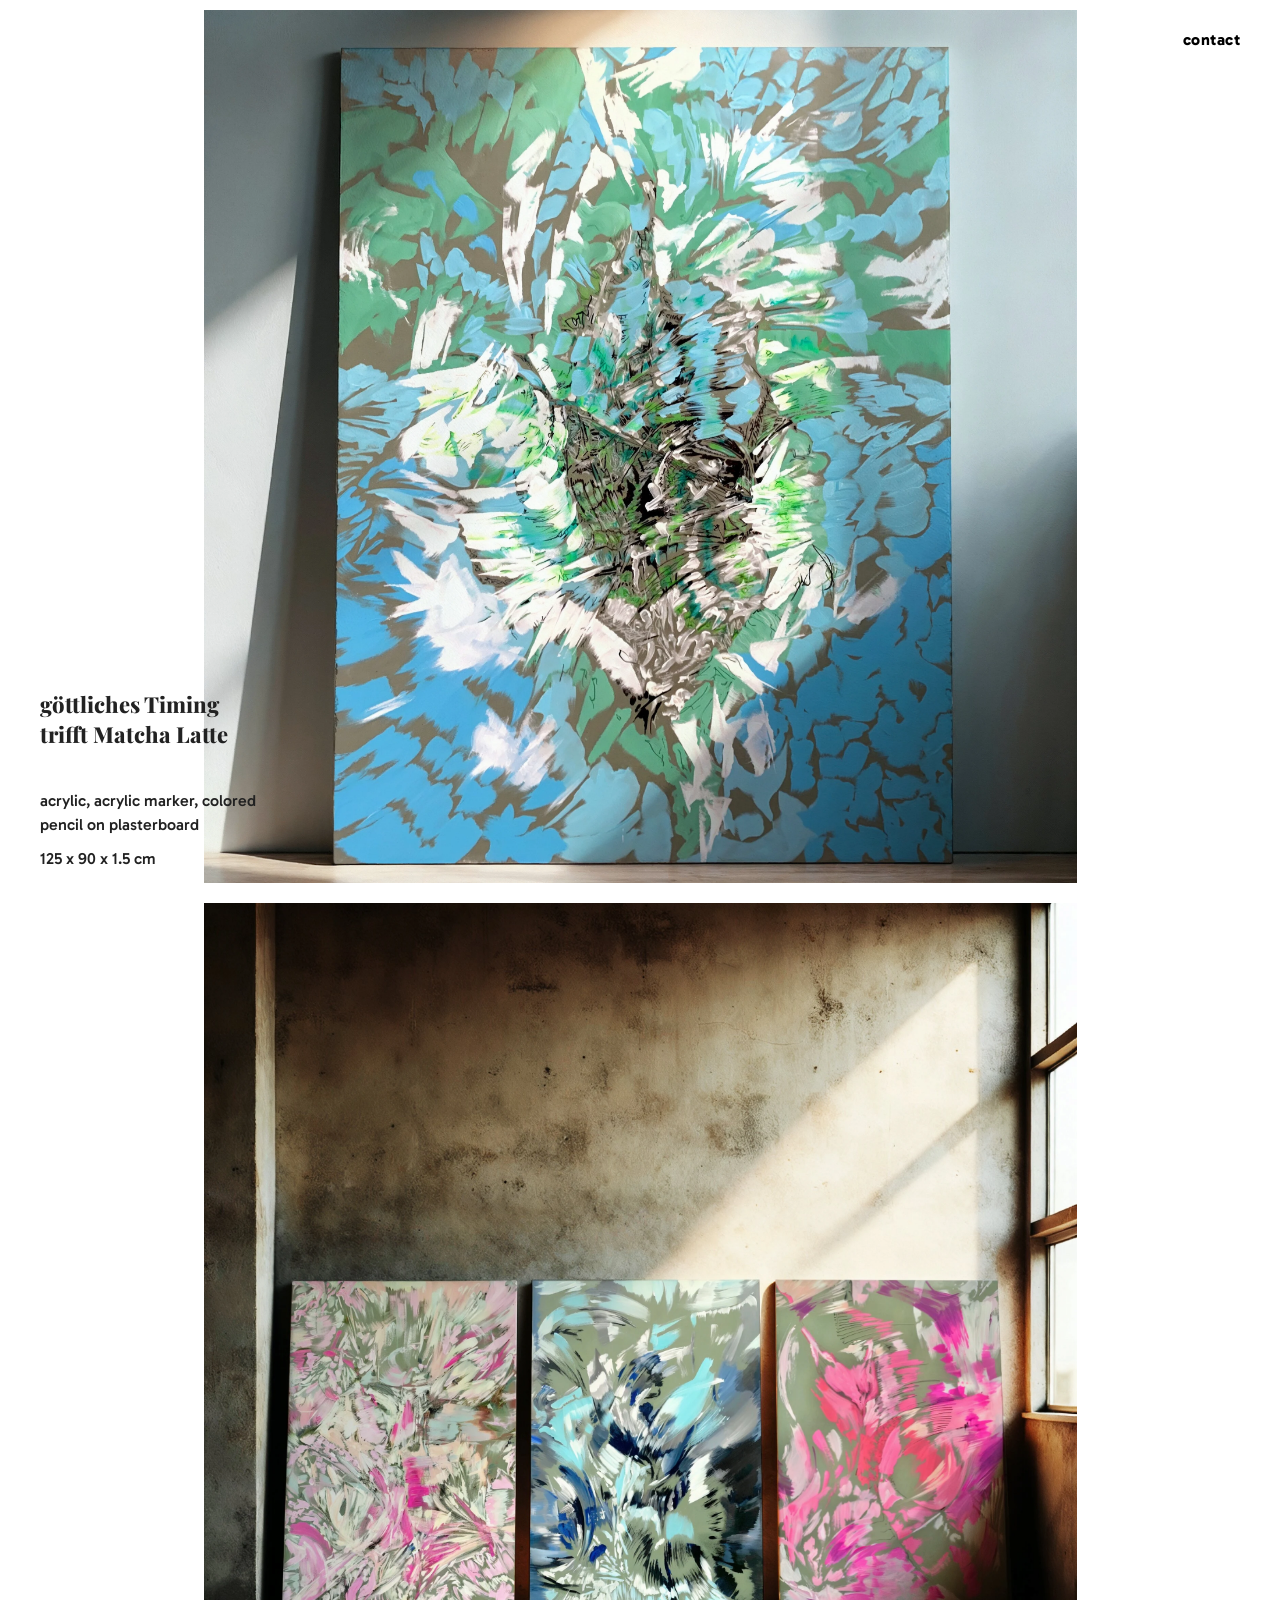
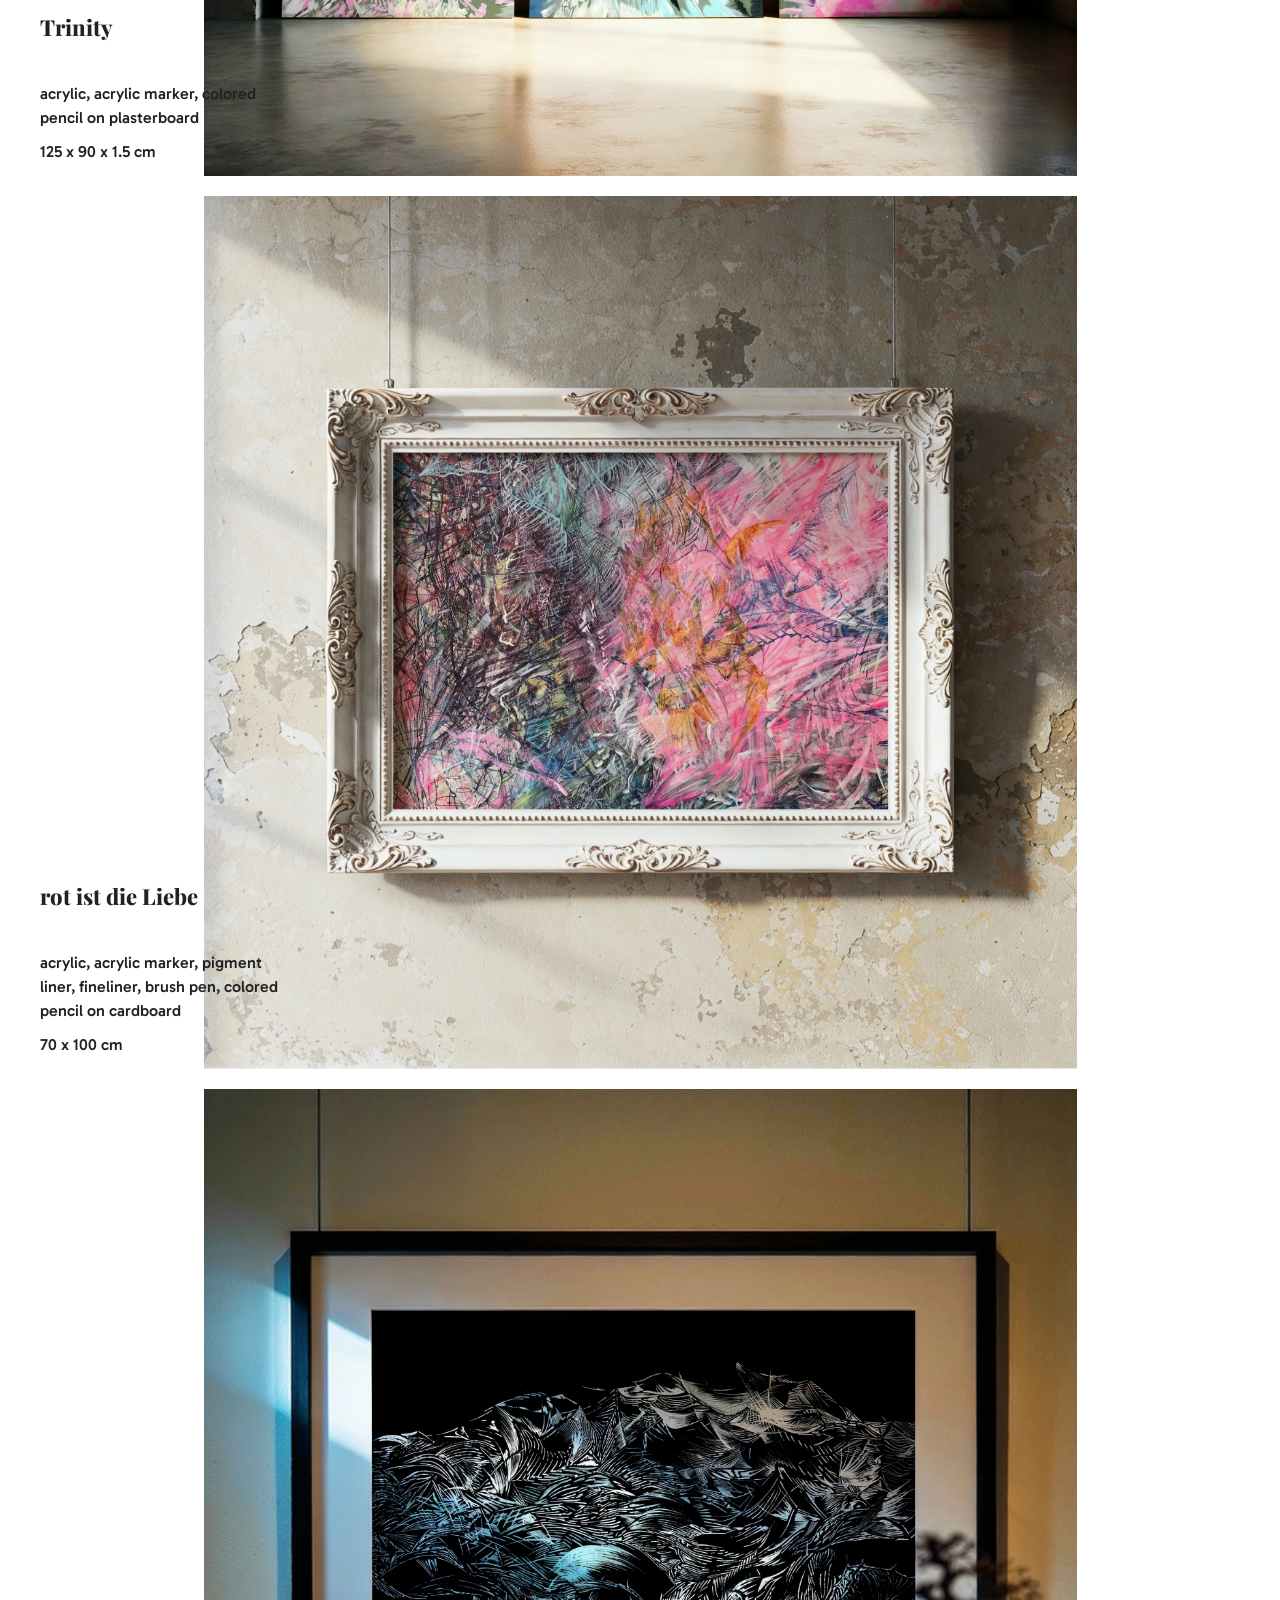
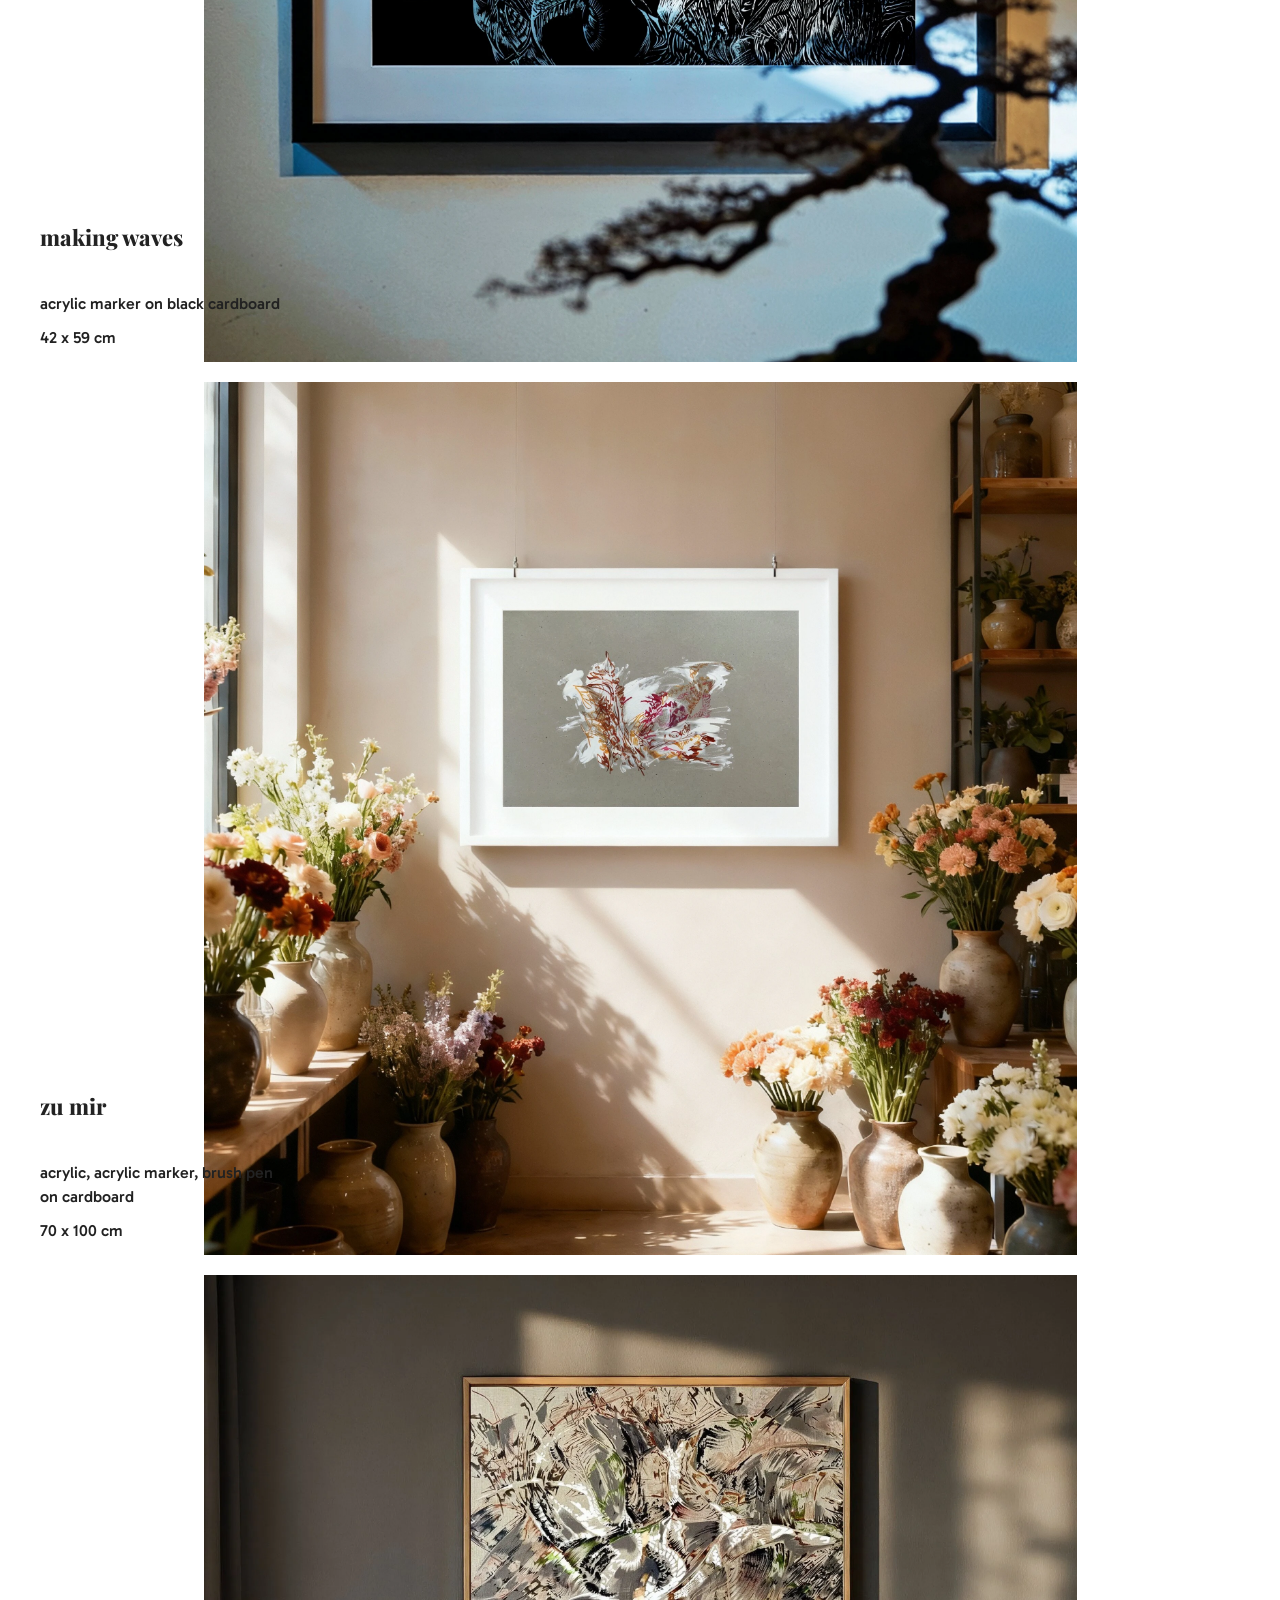
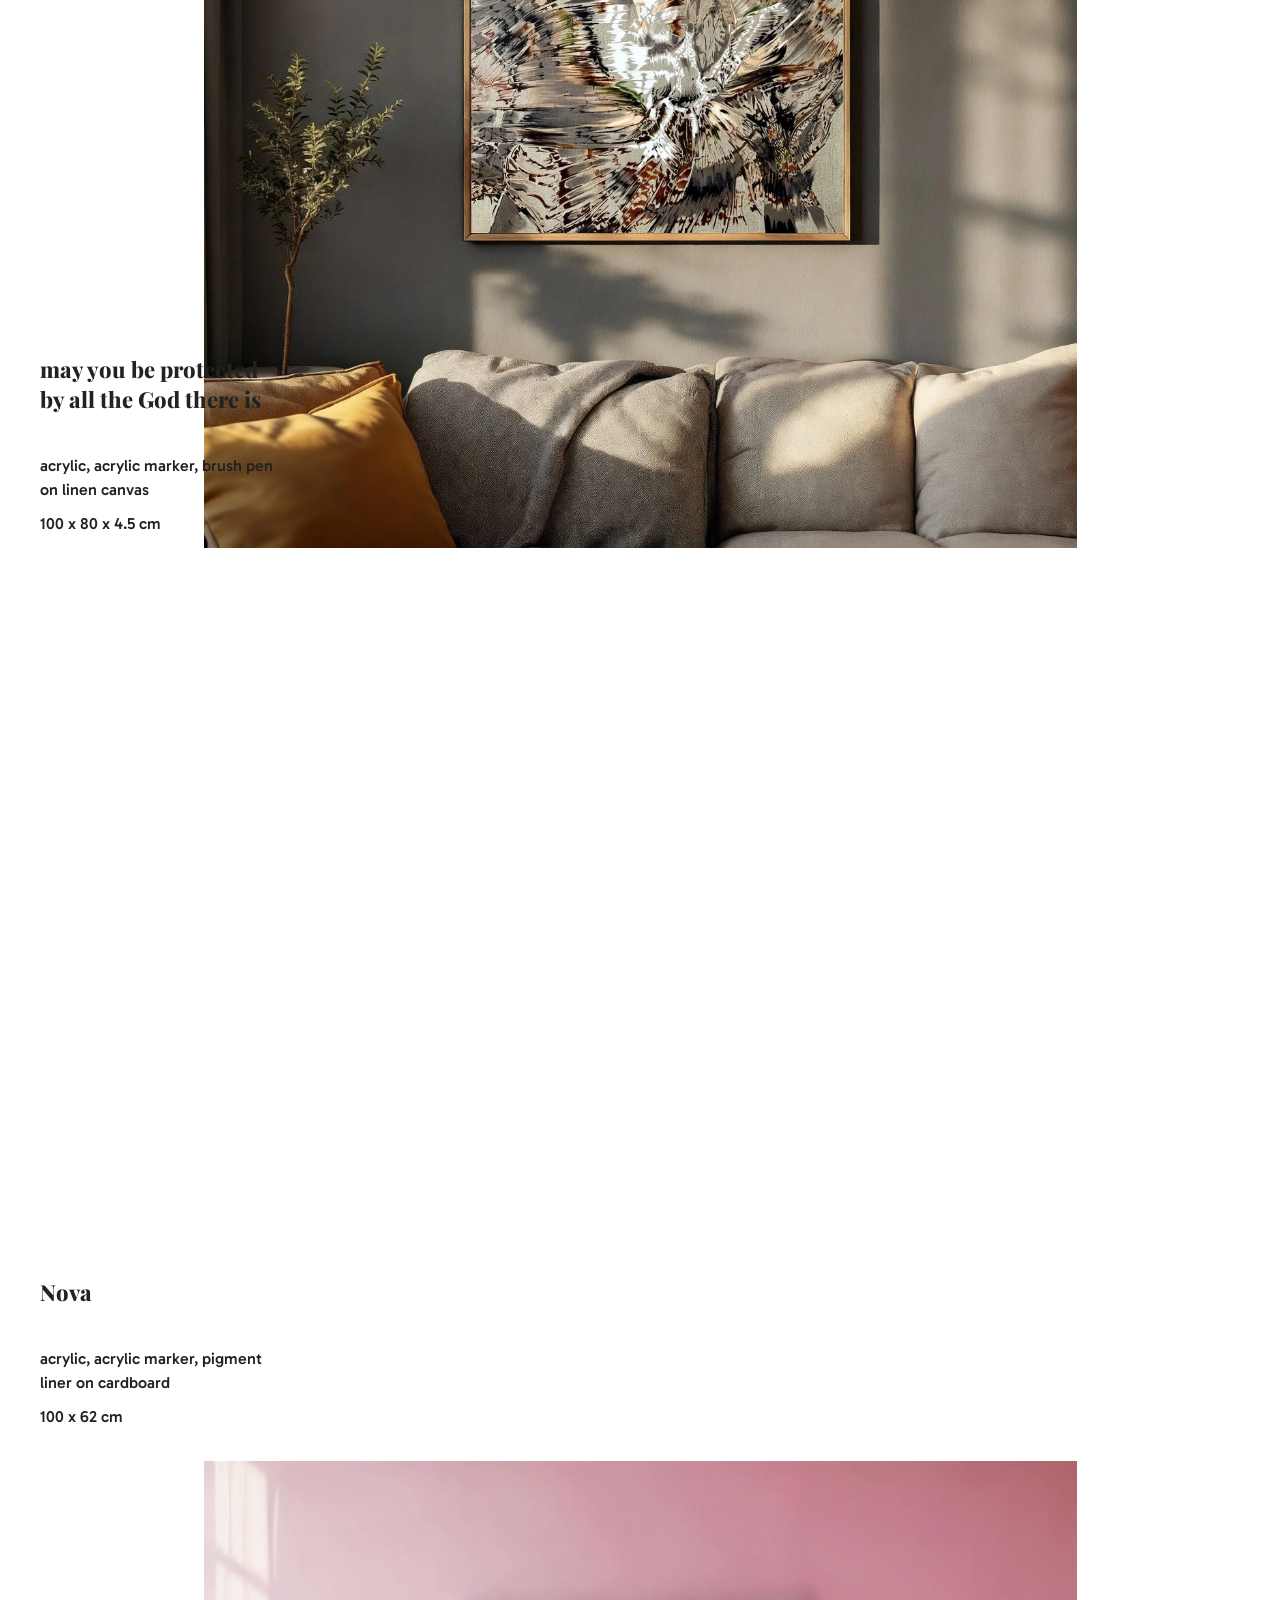
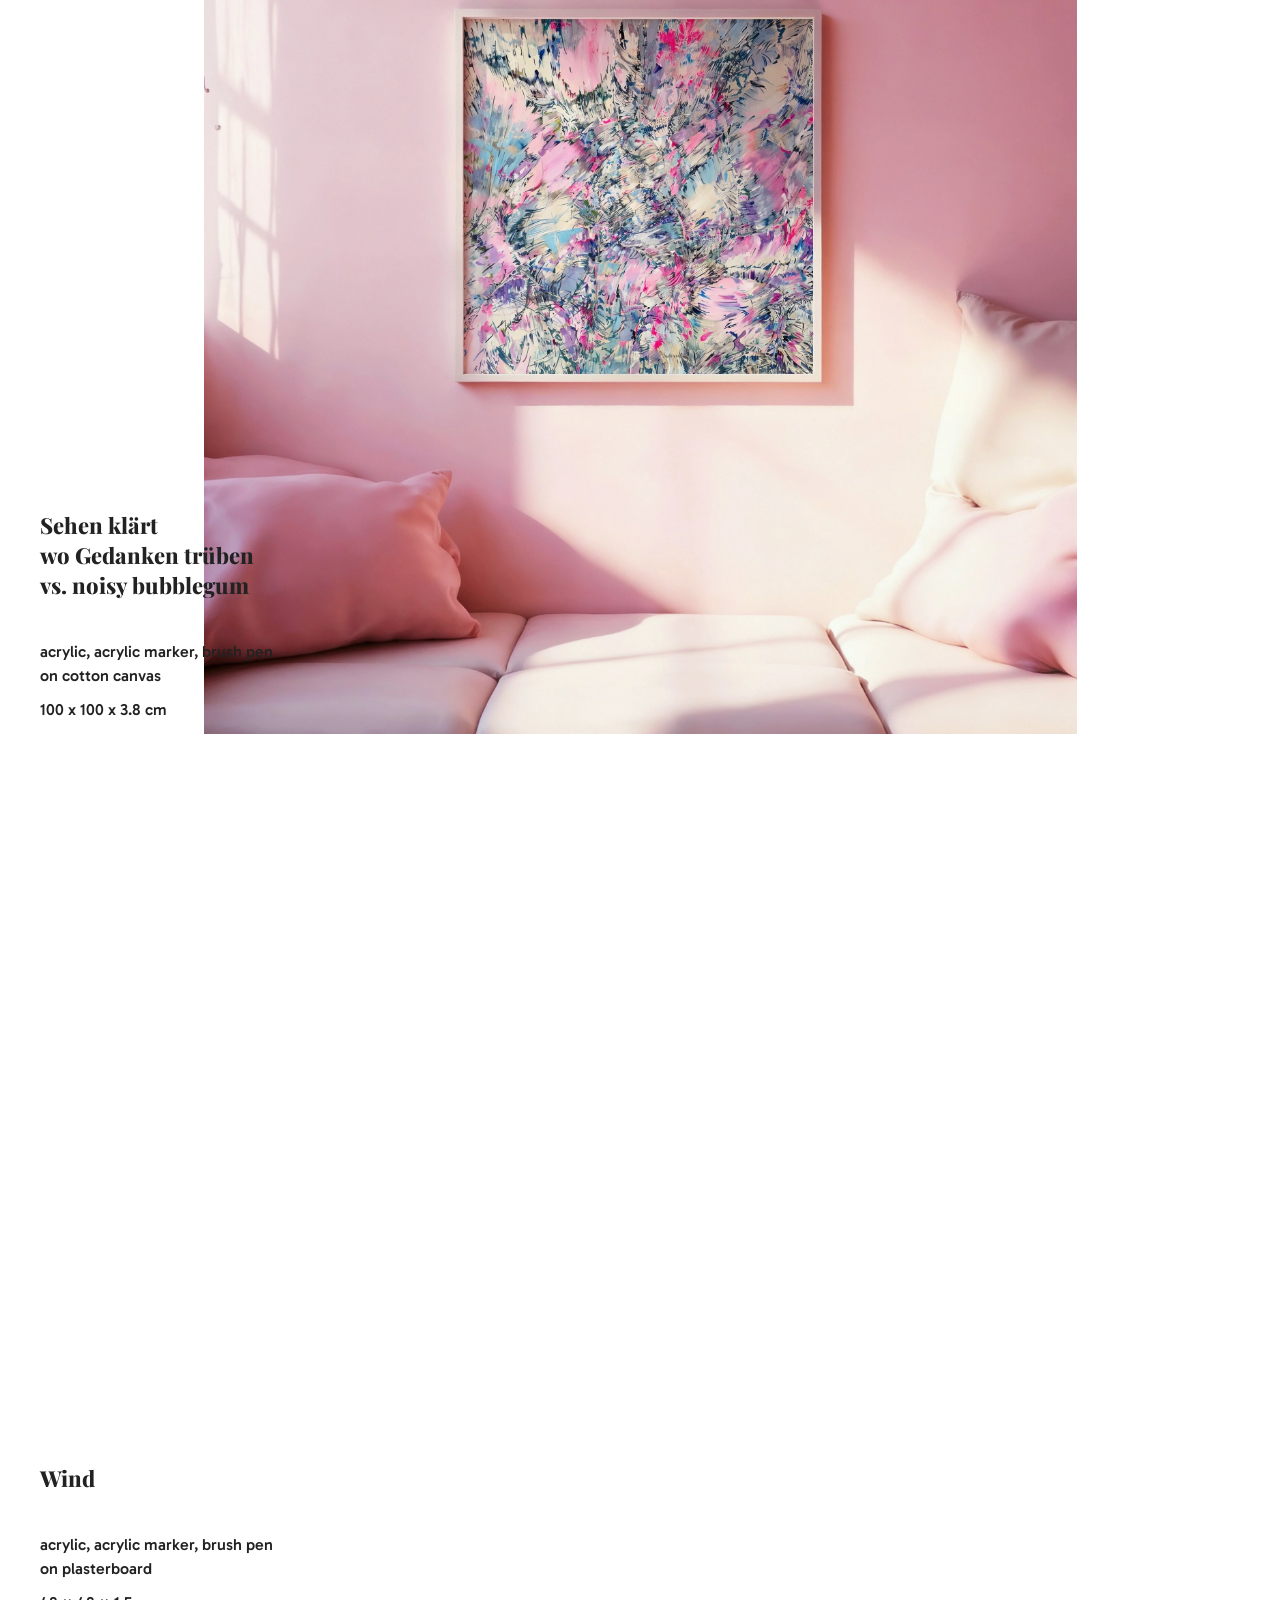
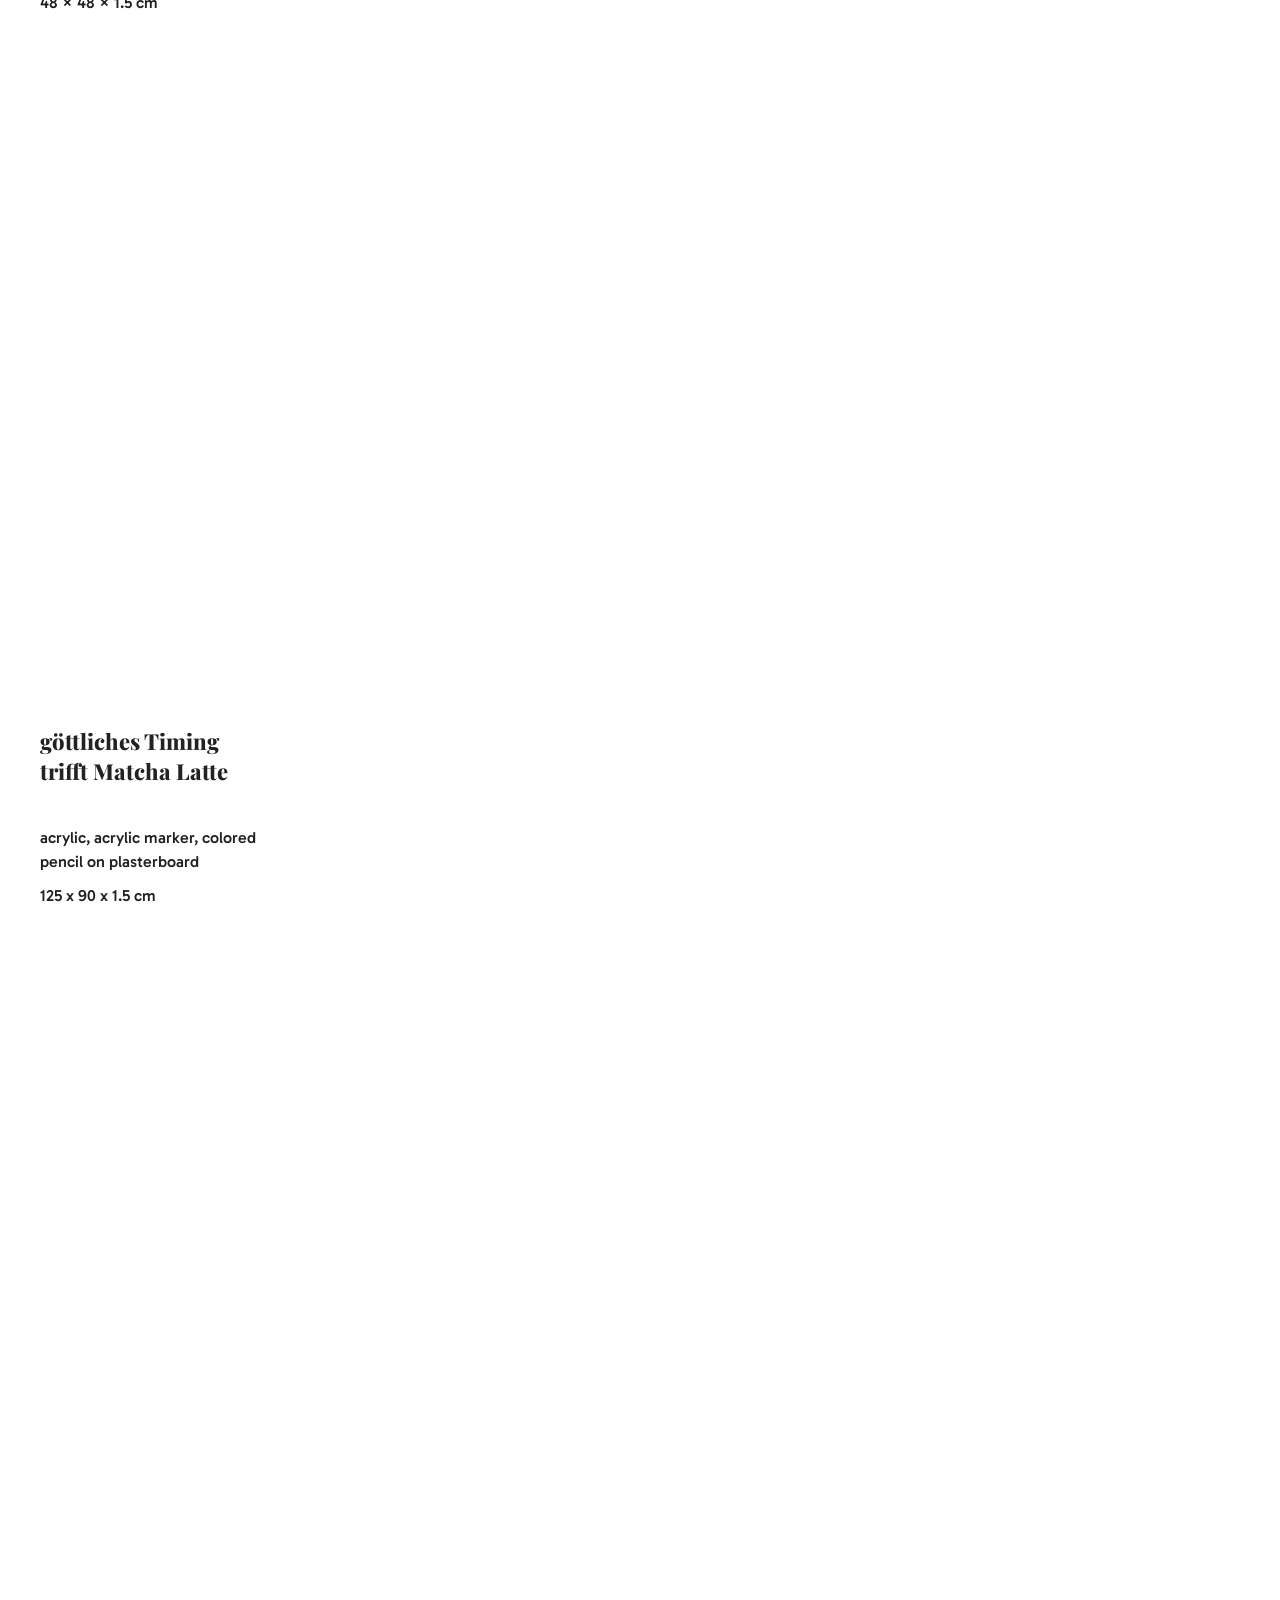
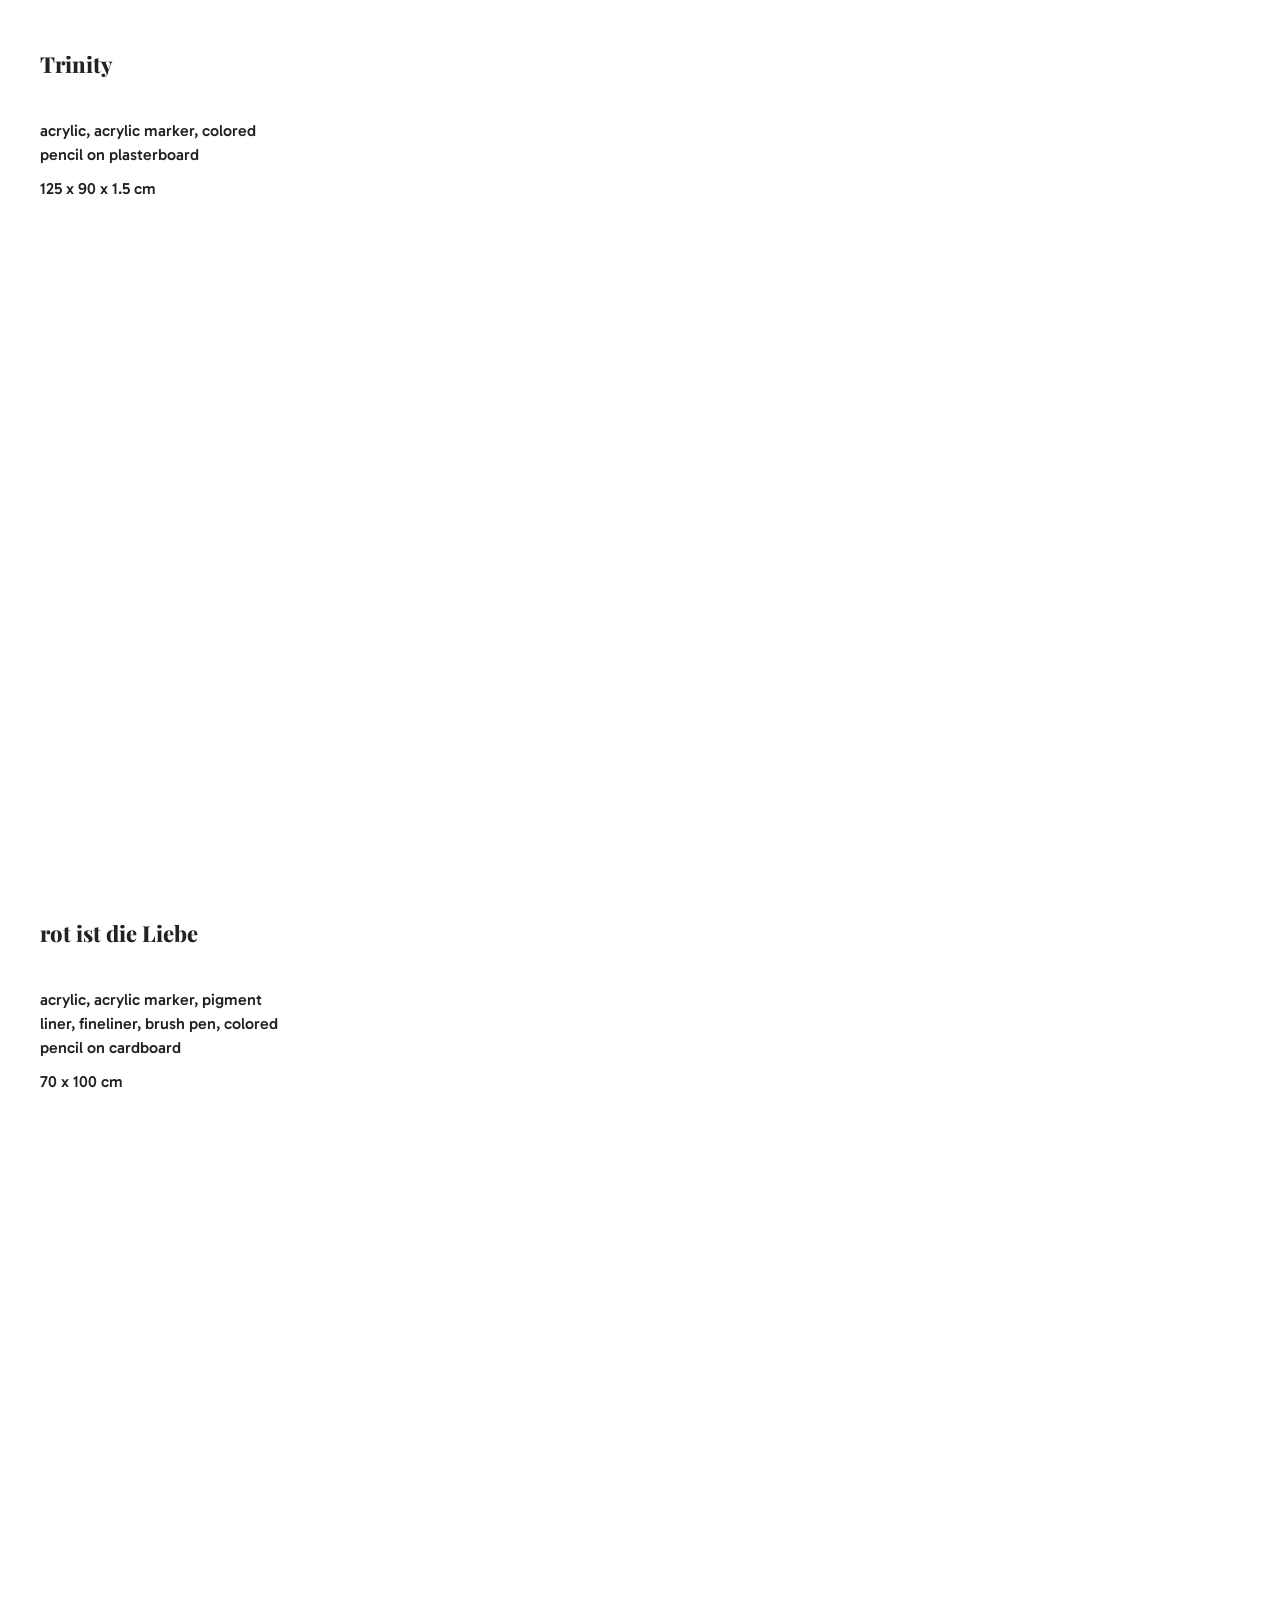
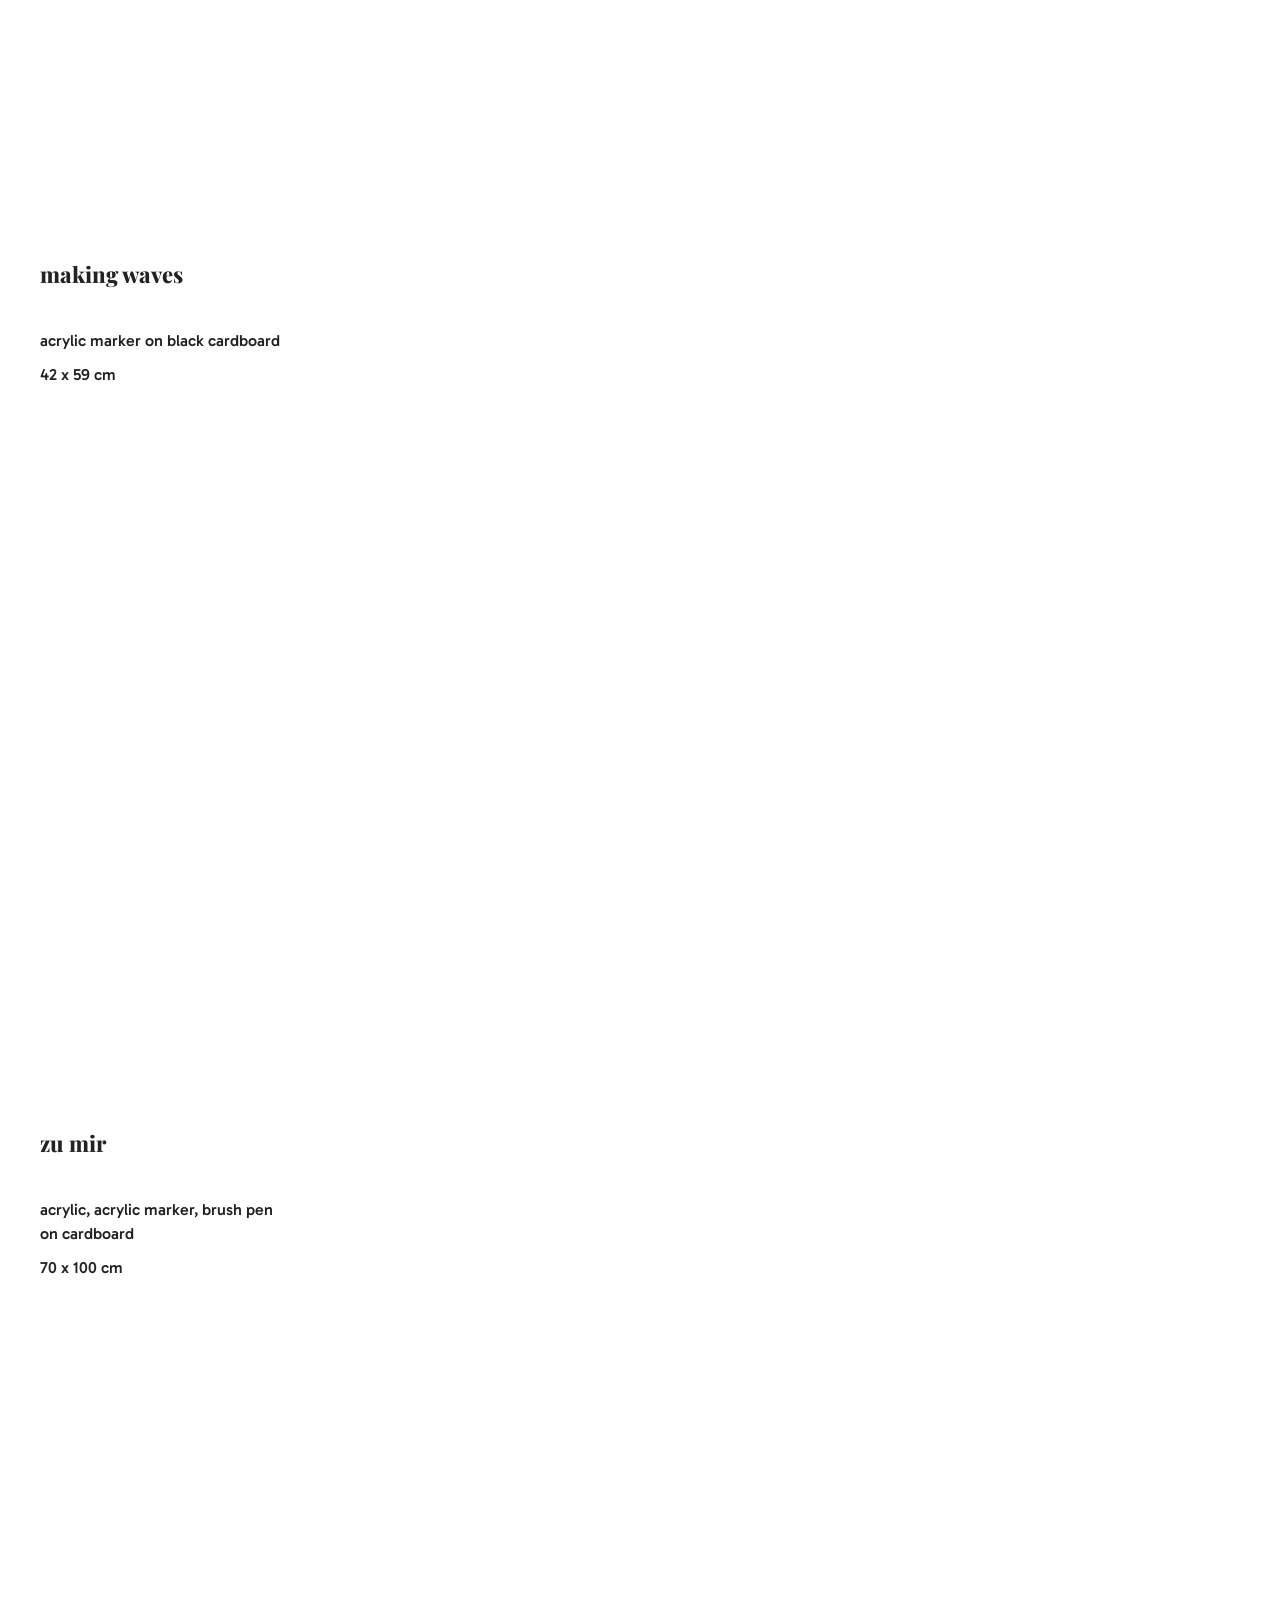
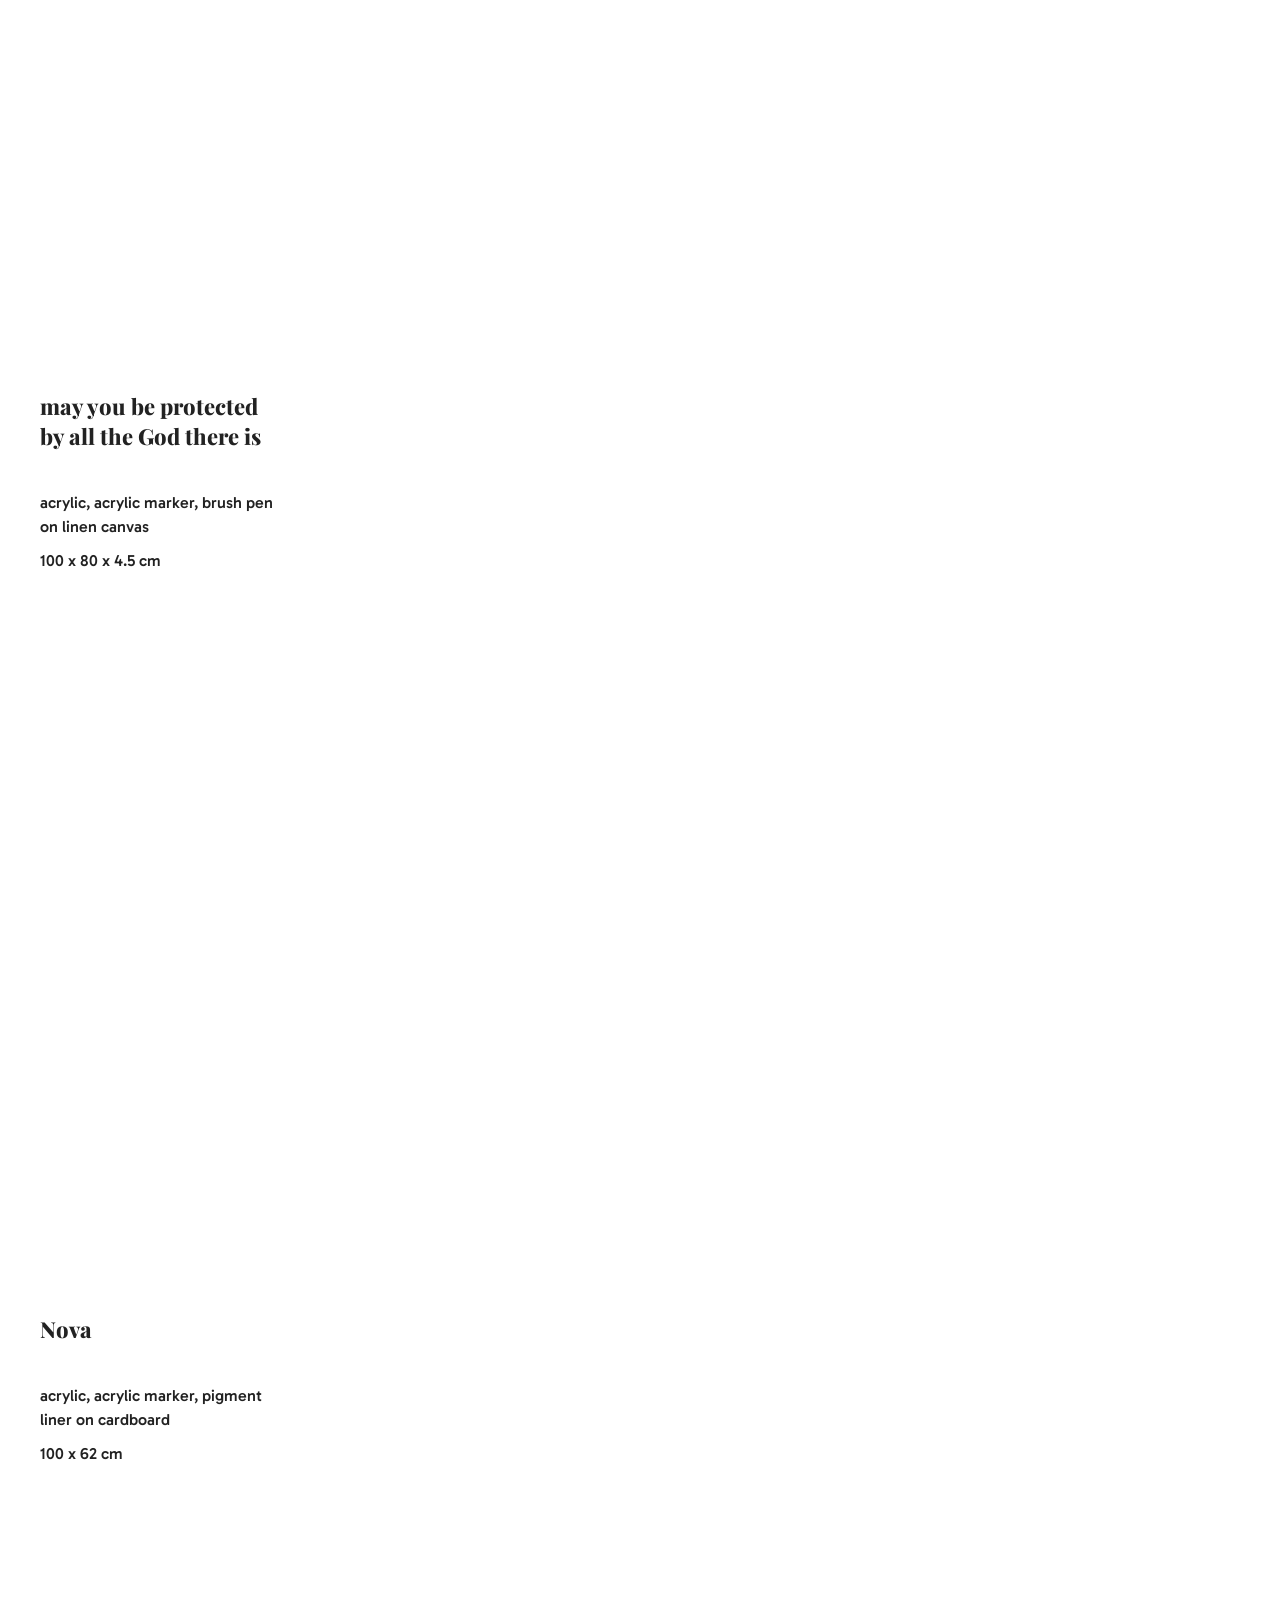
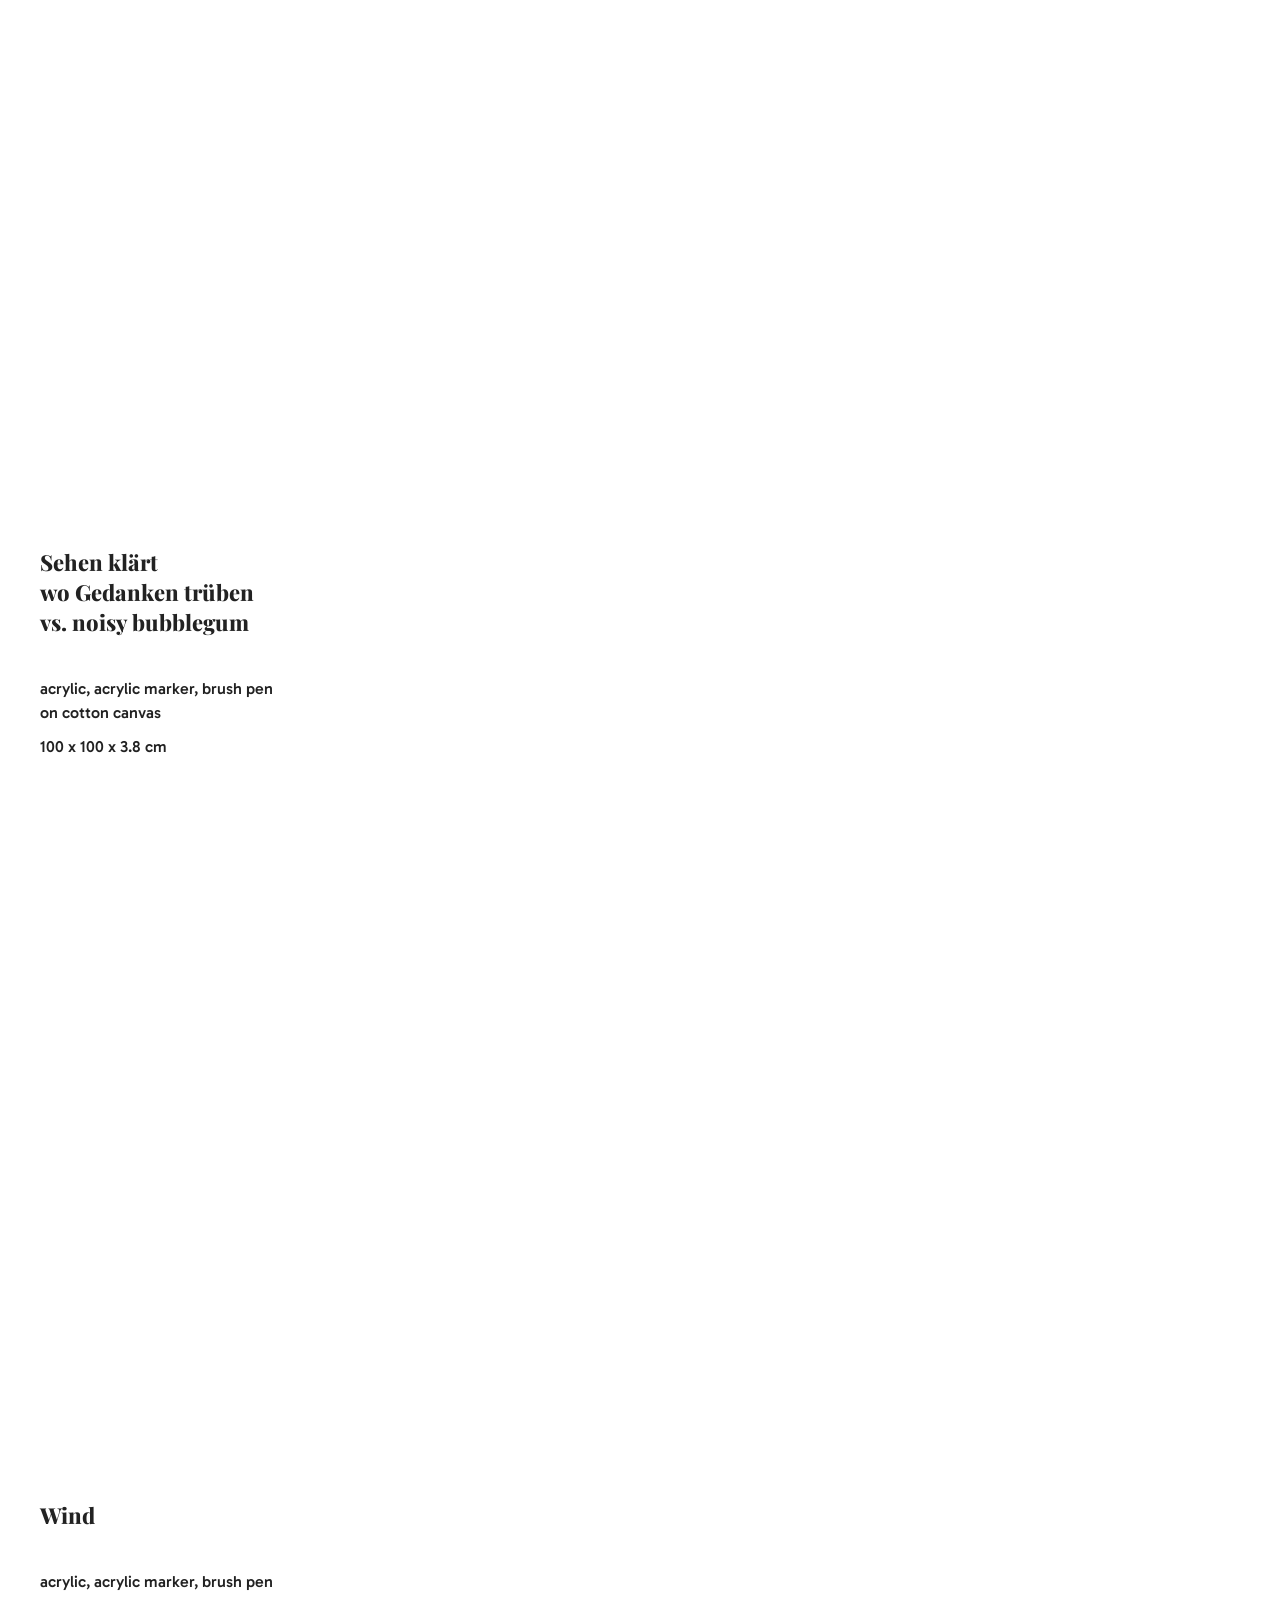
==== commit 406b6b55: "updated the content" ====
--- a/index.html
+++ b/index.html
@@ -70,7 +70,8 @@
 <body>
 
 <!-- Hidden H1 for SEO -->
-<h1 class="visually-hidden">Regina Fröhlich – Visual Artist, Abstract Painting</h1>
+<h1 class="visually-hidden">original abstract paintings and mixed-media works</h1>
+
 <!-- Top Right Navigation -->
 <div class="top-right">
     <a href="contact.html">contact</a>
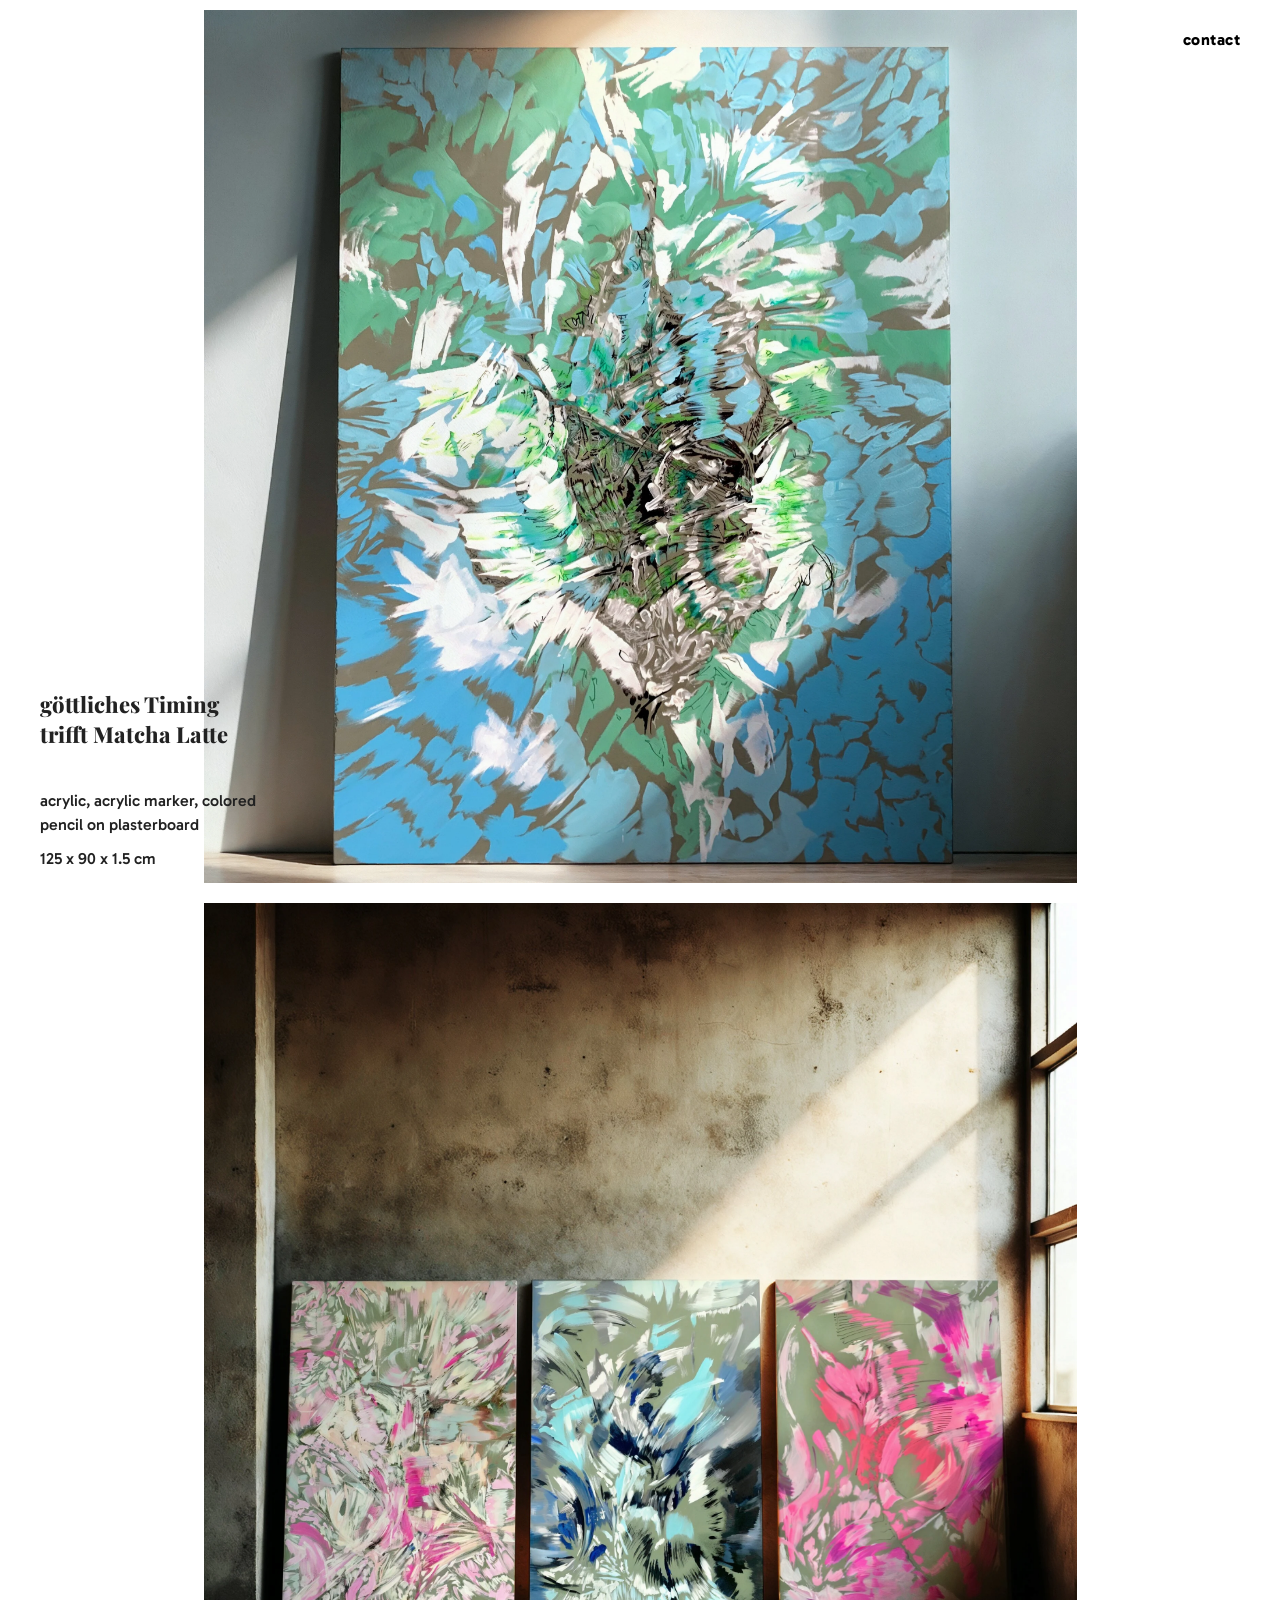
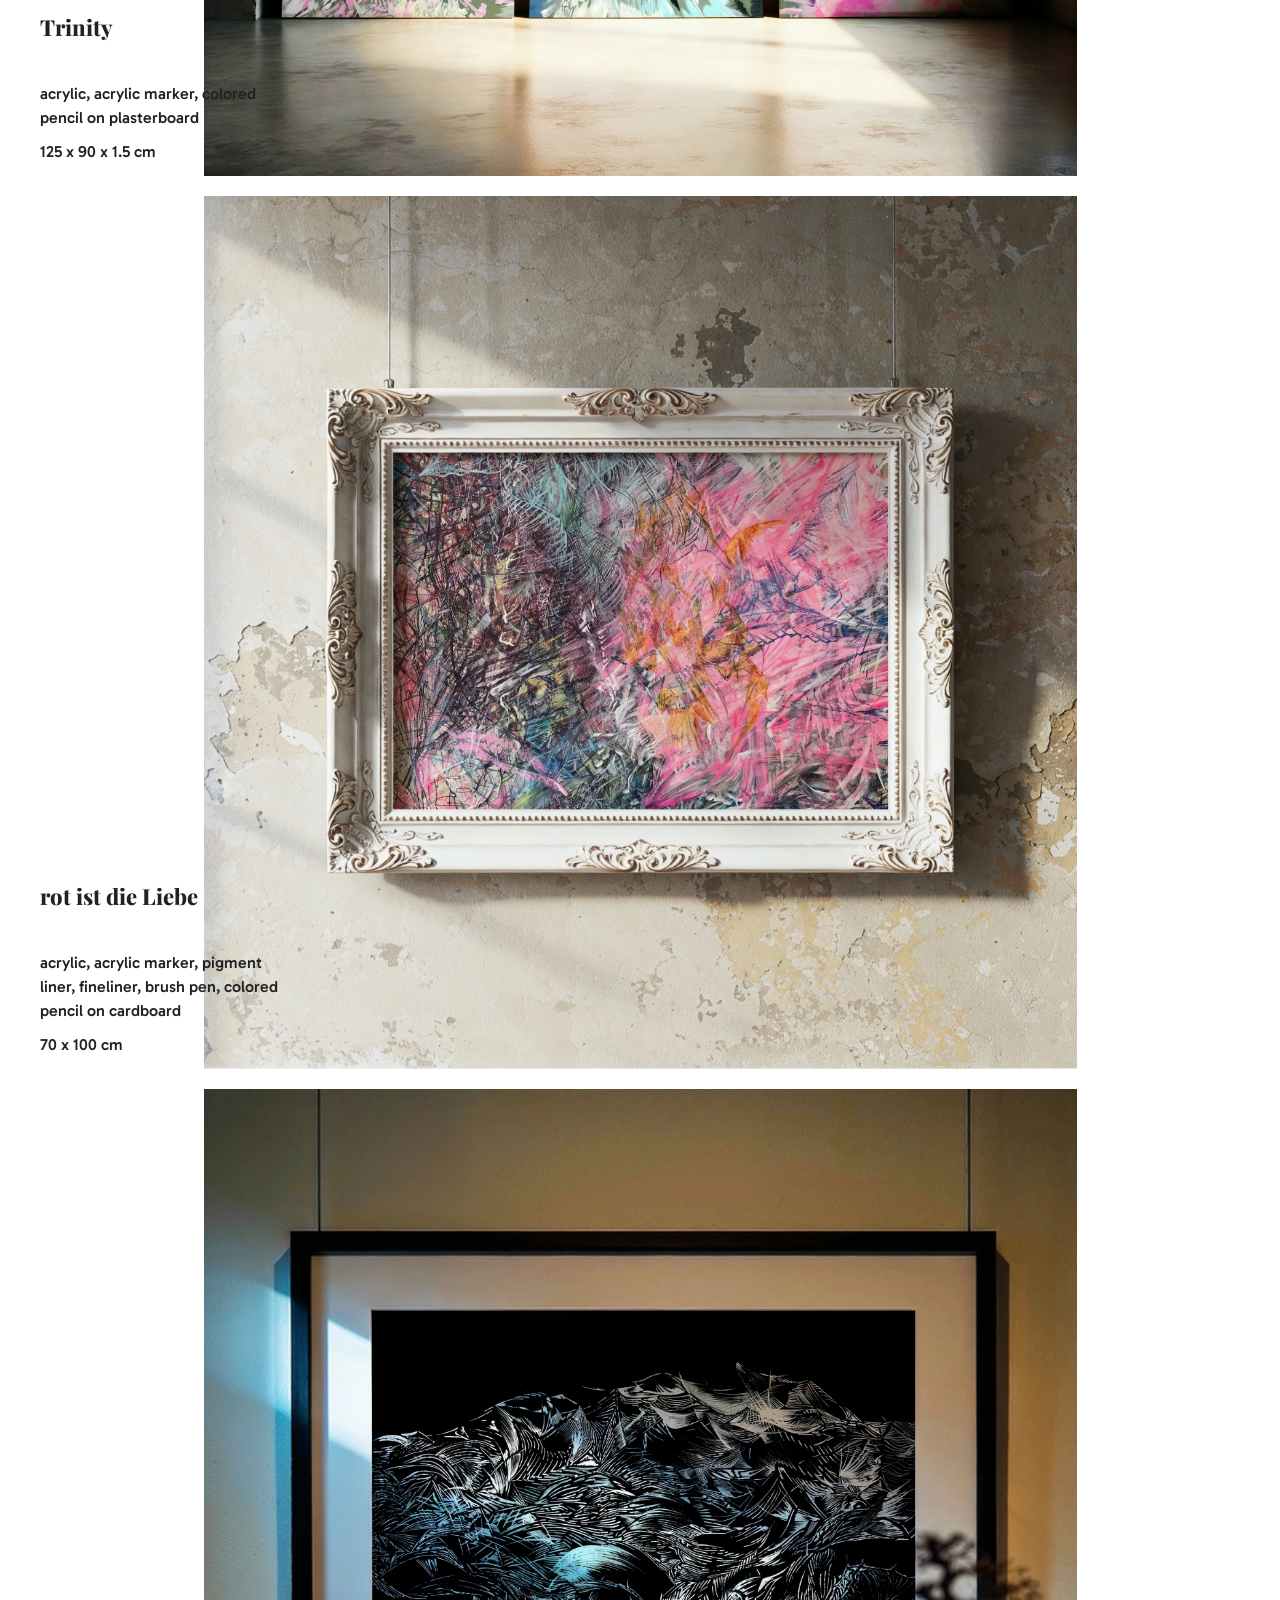
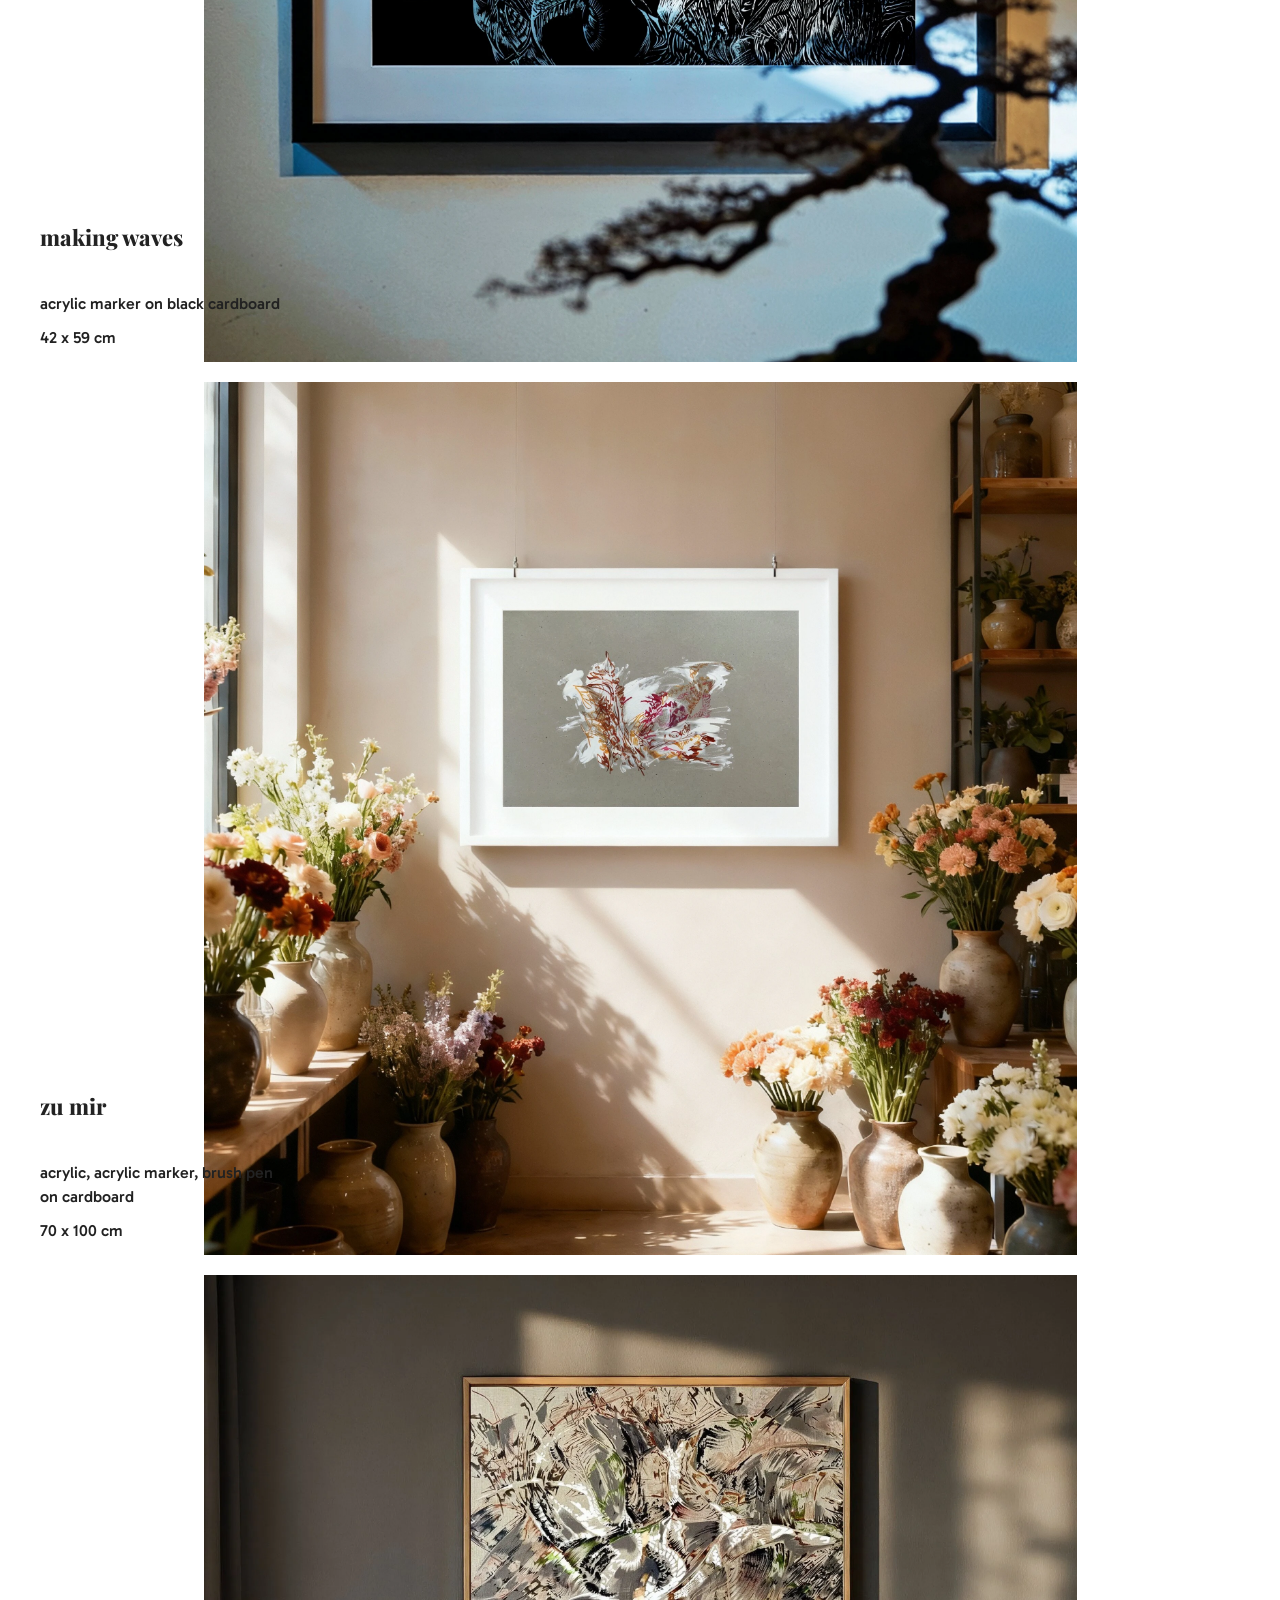
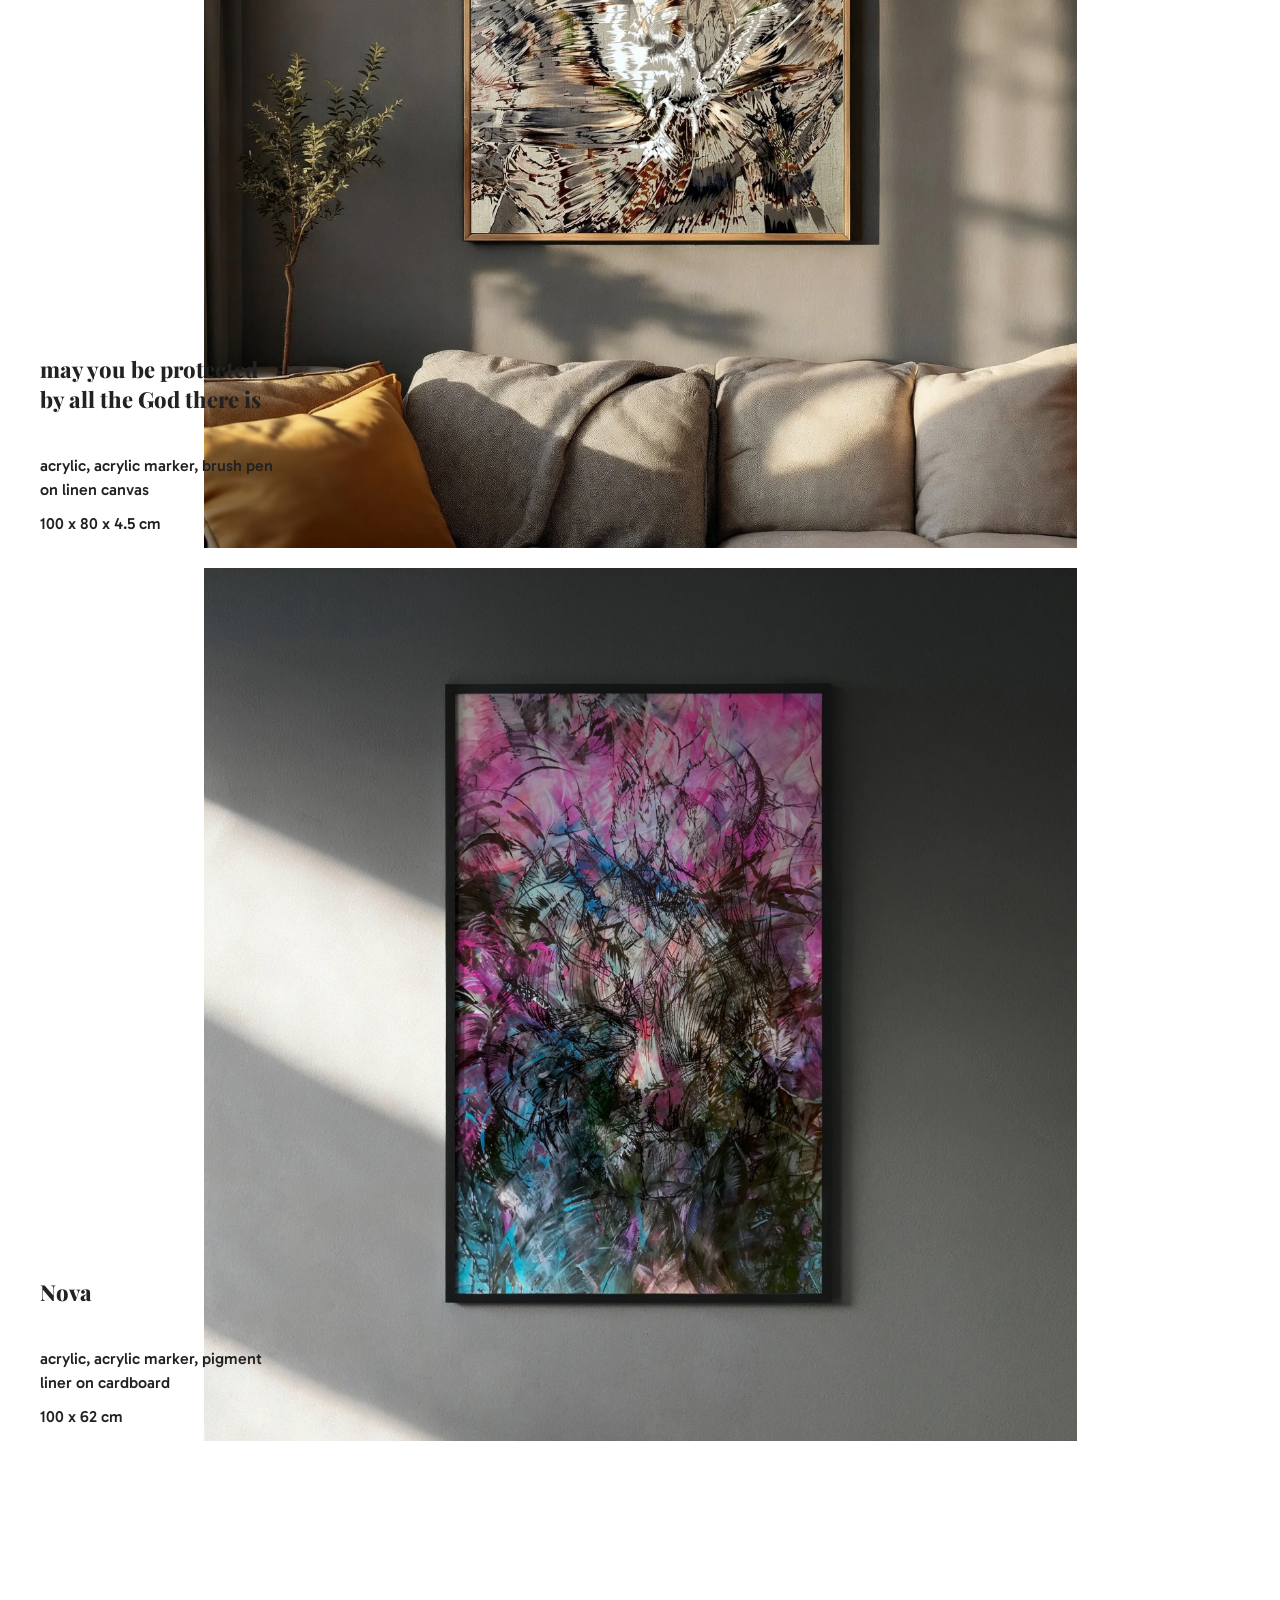
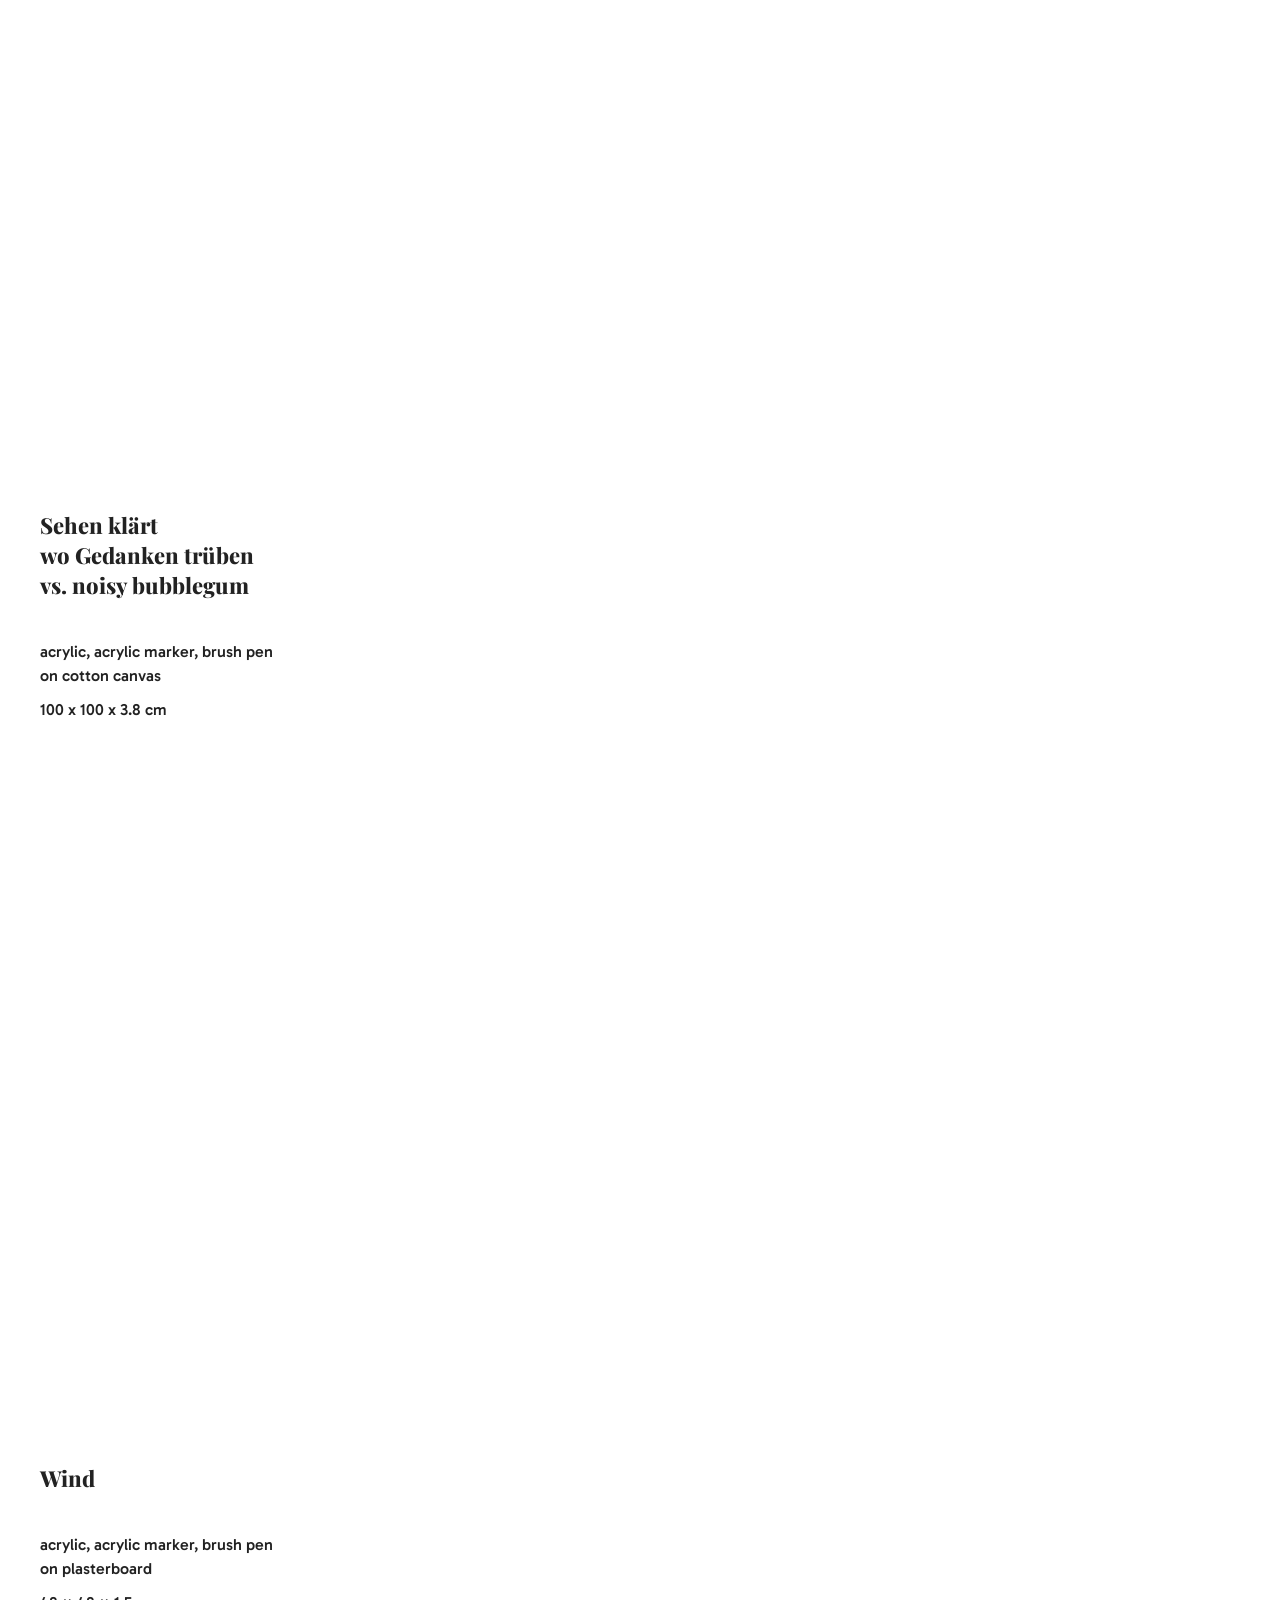
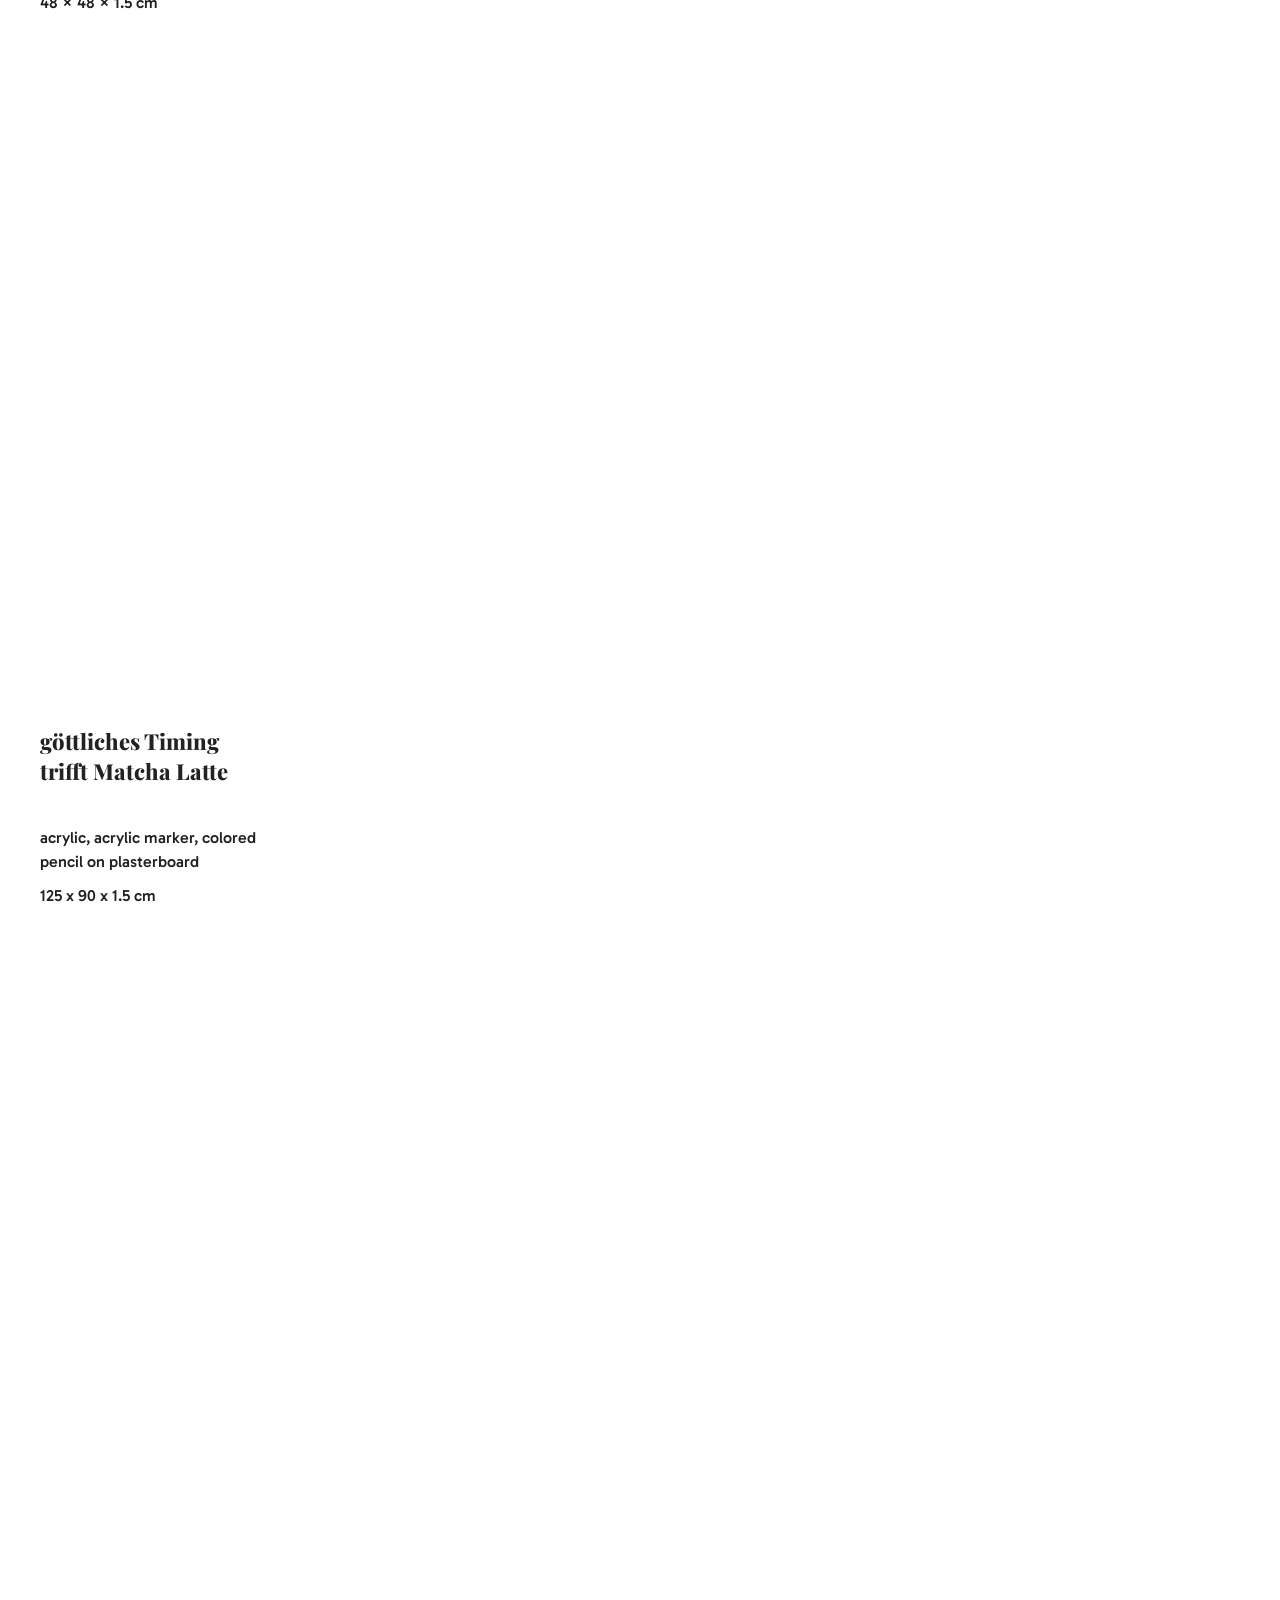
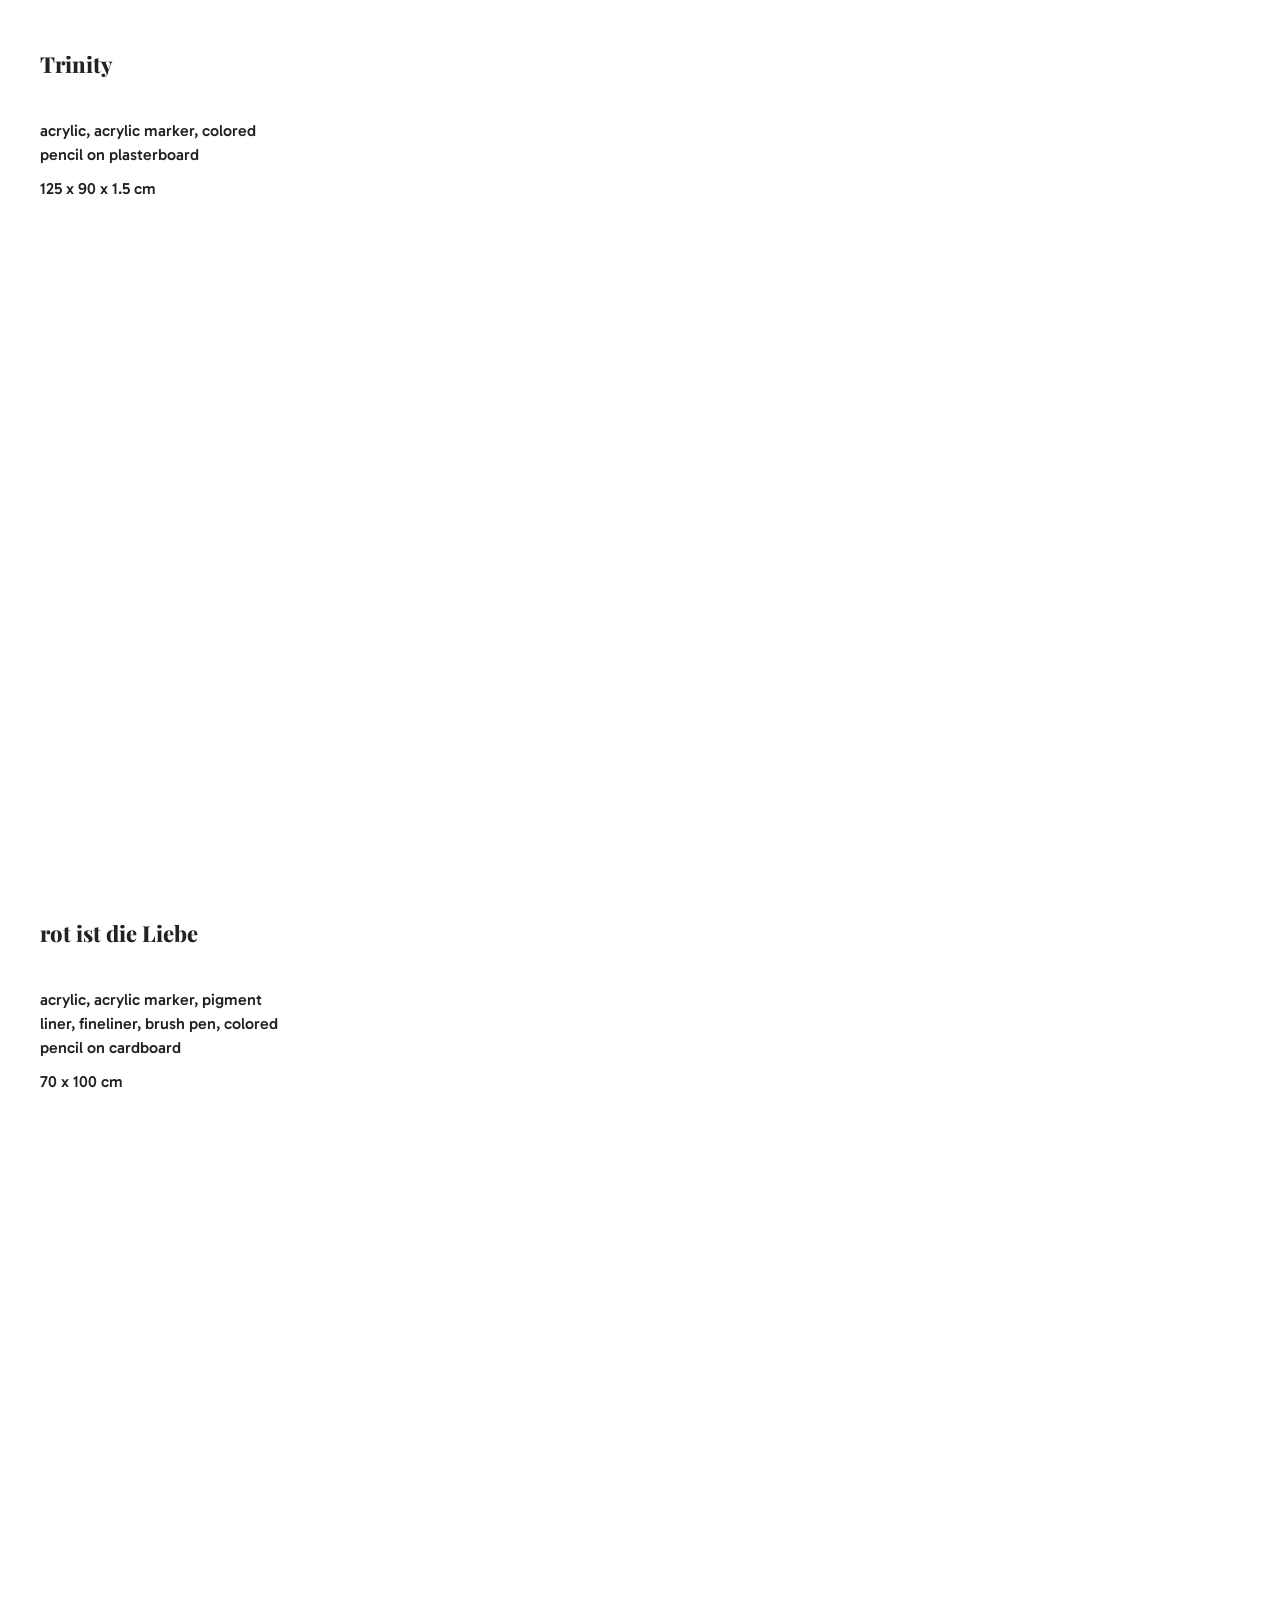
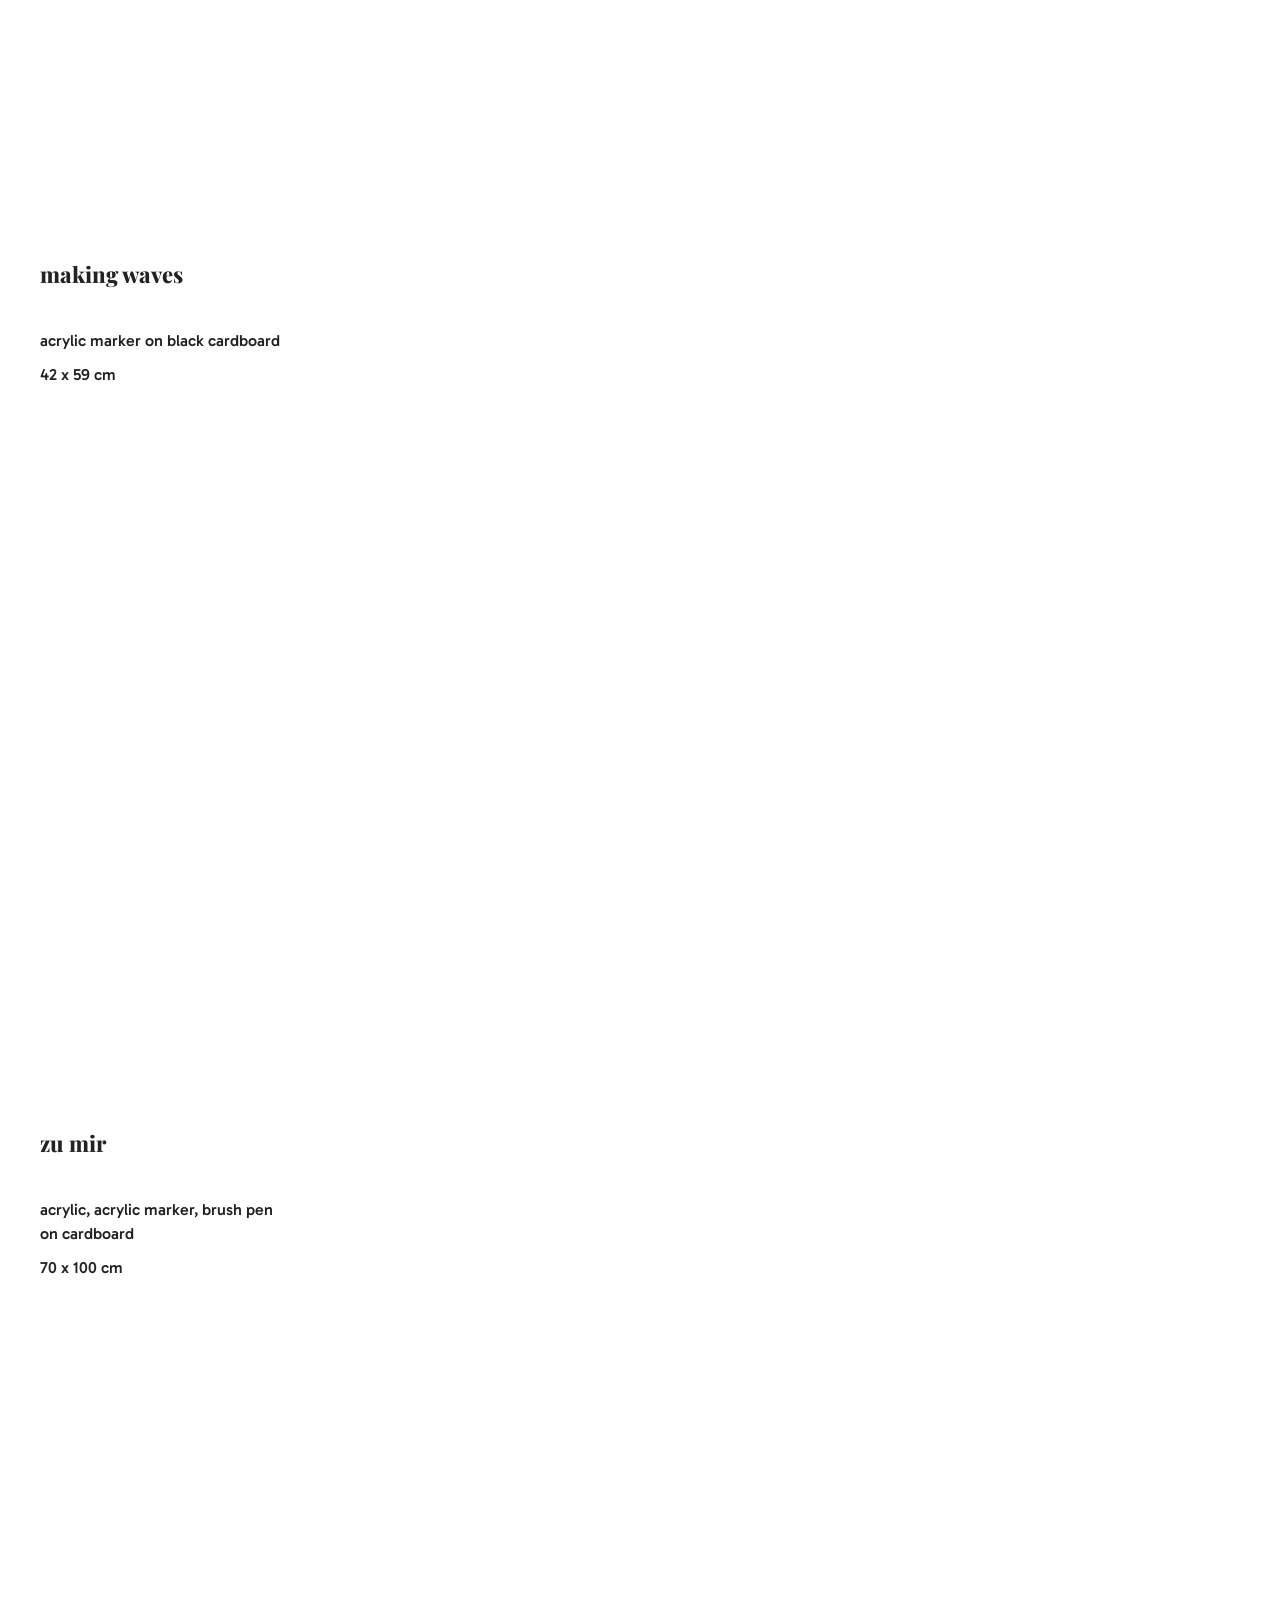
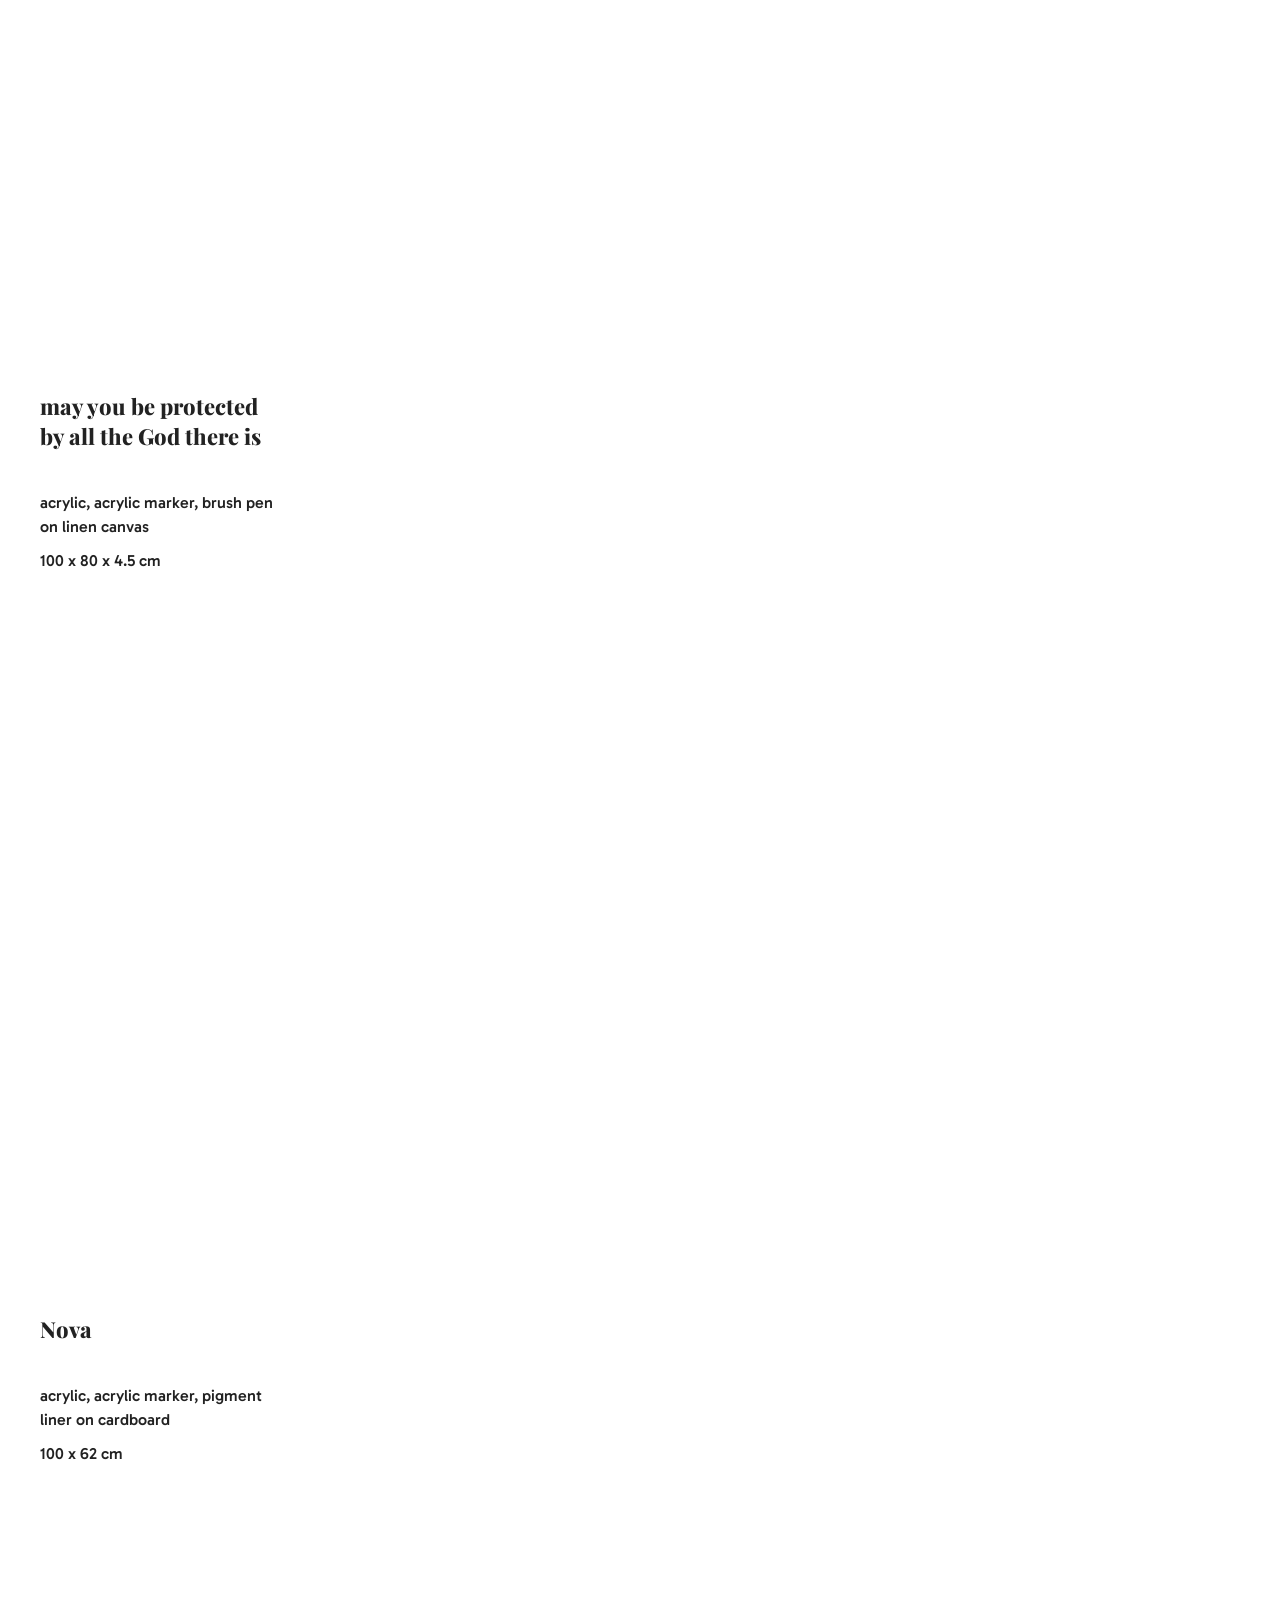
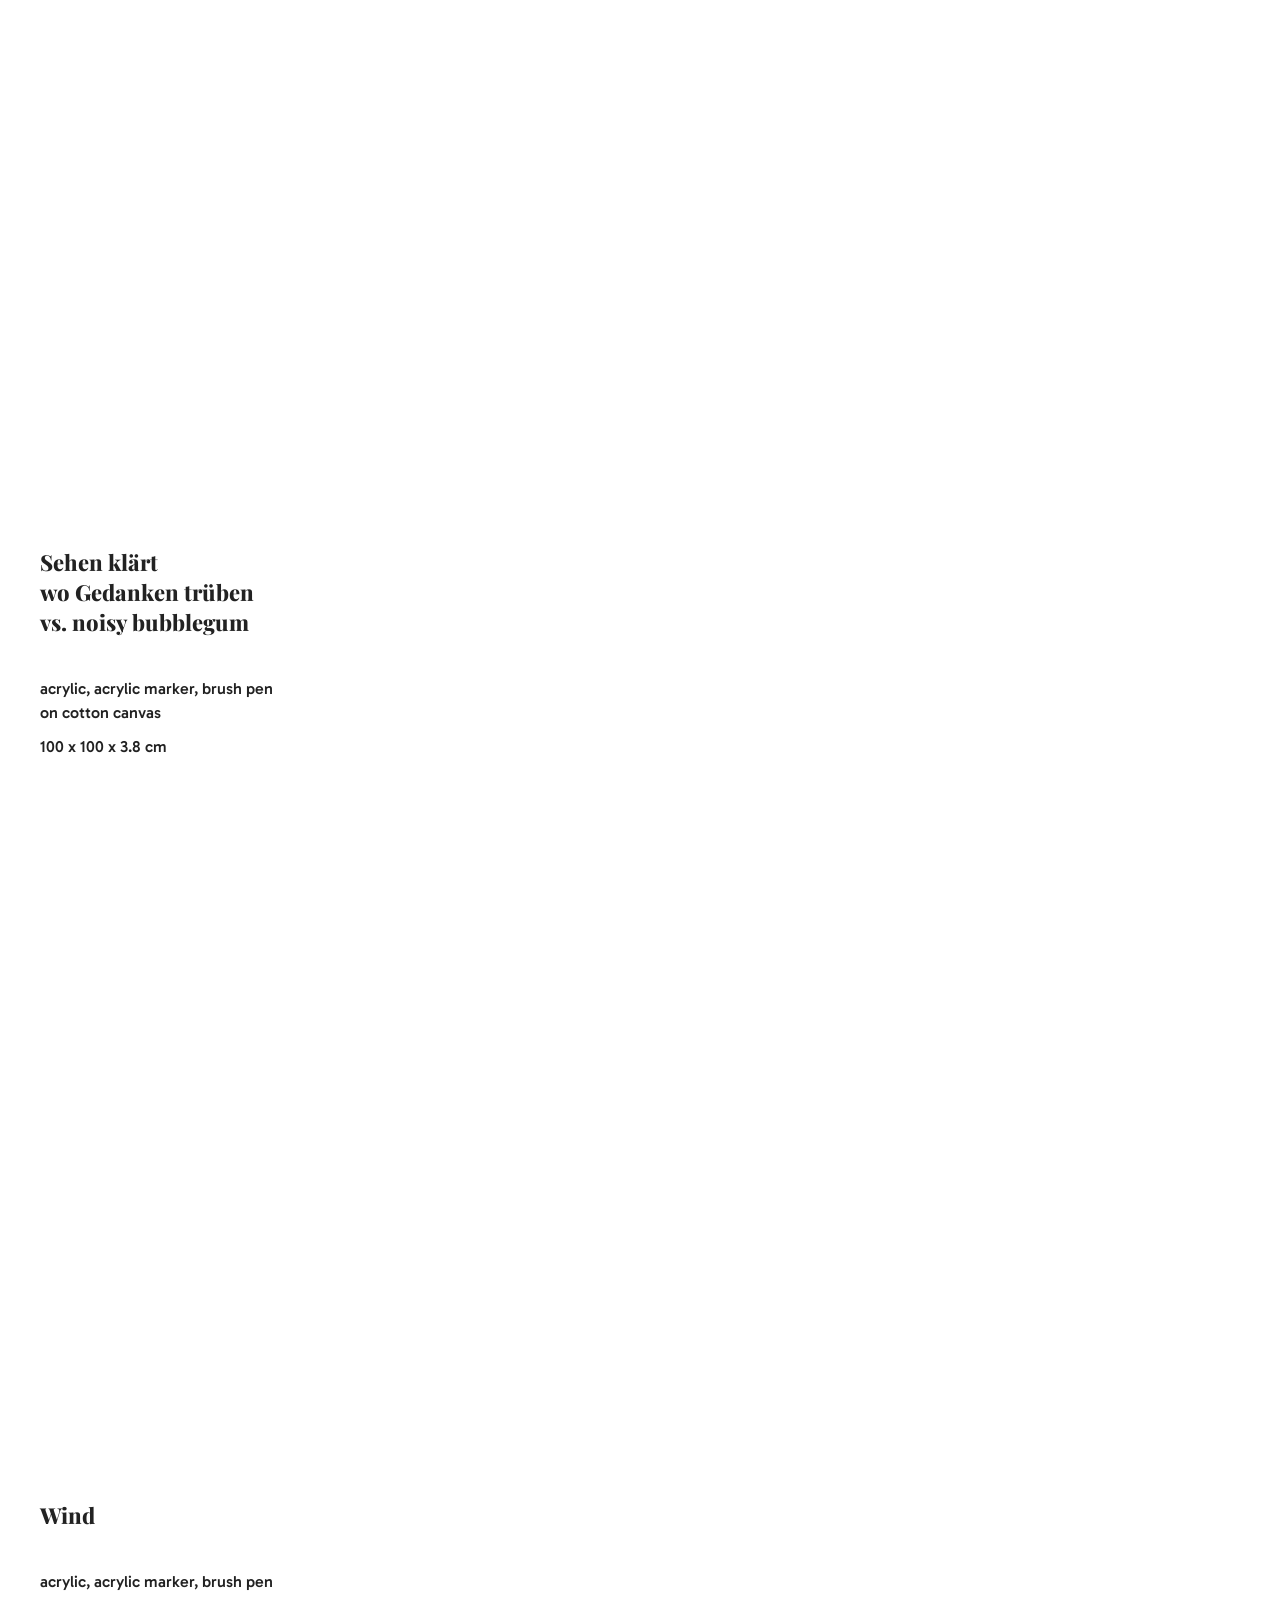
==== commit 156a0648: "added snippet tag" ====
--- a/index.html
+++ b/index.html
@@ -137,7 +137,7 @@
 
     <!-- Artwork 7: göttliches Timing trifft Matcha Latte (FIXED) -->
     <a class="scroll-item">
-        <div class="art-info">
+        <div class="art-info" data-nosnippet>
             <h2 class="title-break">göttliches Timing <br> trifft Matcha Latte</h2>
             <!--<p>acrylic, acrylic marker, colored pencil on plasterboard</p>-->
            <p>acrylic, acrylic marker, colored pencil <br class="mobile-material-break">on plasterboard</p>
@@ -156,7 +156,7 @@
 
     <!-- Artwork 8: capricorn sun, libra moon, virgo rising (FIXED) -->
     <a class="scroll-item">
-        <div class="art-info" data-art="capricorn">
+        <div class="art-info" data-art="capricorn" data-nosnippet>
             <h2>Trinity</h2>
            <!--<p>acrylic, acrylic marker, colored pencil on plasterboard</p>-->
            <p>acrylic, acrylic marker, colored pencil <br class="mobile-material-break">on plasterboard</p>
@@ -175,7 +175,7 @@
 
     <!-- Artwork 9: rot ist die Liebe  -->
     <a class="scroll-item">
-        <div class="art-info">
+        <div class="art-info" data-nosnippet>
             <h2>rot ist die Liebe</h2>
             <p>acrylic, acrylic marker, pigment liner, fineliner, brush pen, colored pencil <br class="mobile-material-break">on cardboard</p>
             <p>70 x 100 cm</p>
@@ -212,7 +212,7 @@
 
     <!-- Artwork 12: making waves -->
     <a class="scroll-item">
-        <div class="art-info" data-art="making-waves">
+        <div class="art-info" data-art="making-waves" data-nosnippet>
             <h2>making waves</h2>
             <!-- <p>acrylic marker  on black cardboard</p> -->
               <p>acrylic marker  <br class="mobile-material-break">on black cardboard</p>
@@ -231,7 +231,7 @@
 
     <!-- Artwork 12: zu mir -->
     <a class="scroll-item">
-        <div class="art-info" data-art="zu-mir">
+        <div class="art-info" data-art="zu-mir" data-nosnippet>
             <h2>zu mir</h2>
             <!-- <p>acrylic, acrylic marker,  brush  pen on cardboard</p> -->
              <p>acrylic, acrylic marker,  brush  pen <br class="mobile-material-break">on cardboard</p>
@@ -299,7 +299,7 @@
 
     <!-- Artwork 18: may you be protected by all the God there is (FIXED) -->
     <a class="scroll-item">
-        <div class="art-info">
+        <div class="art-info" data-nosnippet>
             <h2 class="title-break">may you be protected <br> by all the God there is</h2>
            <!--<p>acrylic, acrylic marker, brush  pen on linen canvas</p>-->
            <p>acrylic, acrylic marker, brush pen <br class="mobile-material-break">on linen canvas</p>
@@ -320,7 +320,7 @@
 
     <!-- Nova -->
     <a class="scroll-item">
-        <div class="art-info">
+        <div class="art-info" data-nosnippet>
             <h2>Nova</h2>
             <!--<p>acrylic, acrylic marker, pigment liner on cardboard</p>-->
             <p>acrylic, acrylic marker, pigment liner <br class="mobile-material-break">on cardboard</p>
@@ -339,7 +339,7 @@
     </a>
     <!-- 8. Sehen klärt wo Gedanken trüben vs. noisy bubblegum -->
 <a class="scroll-item">
-    <div class="art-info">
+    <div class="art-info" data-nosnippet>
         <h2>
             <span class="desktop-break">Sehen klärt <br> wo Gedanken trüben <br> vs. noisy bubblegum</span>
             <span class="mobile-break">
@@ -365,7 +365,7 @@
 </a>
     <!-- Aiolos' Atem -->
     <a class="scroll-item">
-        <div class="art-info">
+        <div class="art-info" data-nosnippet>
             <h2>Wind </h2>
             <!--<p>acrylic, acrylic marker, brush pen on plasterboard</p>-->
             <p>acrylic, acrylic marker, brush pen <br class="mobile-material-break">on plasterboard</p>
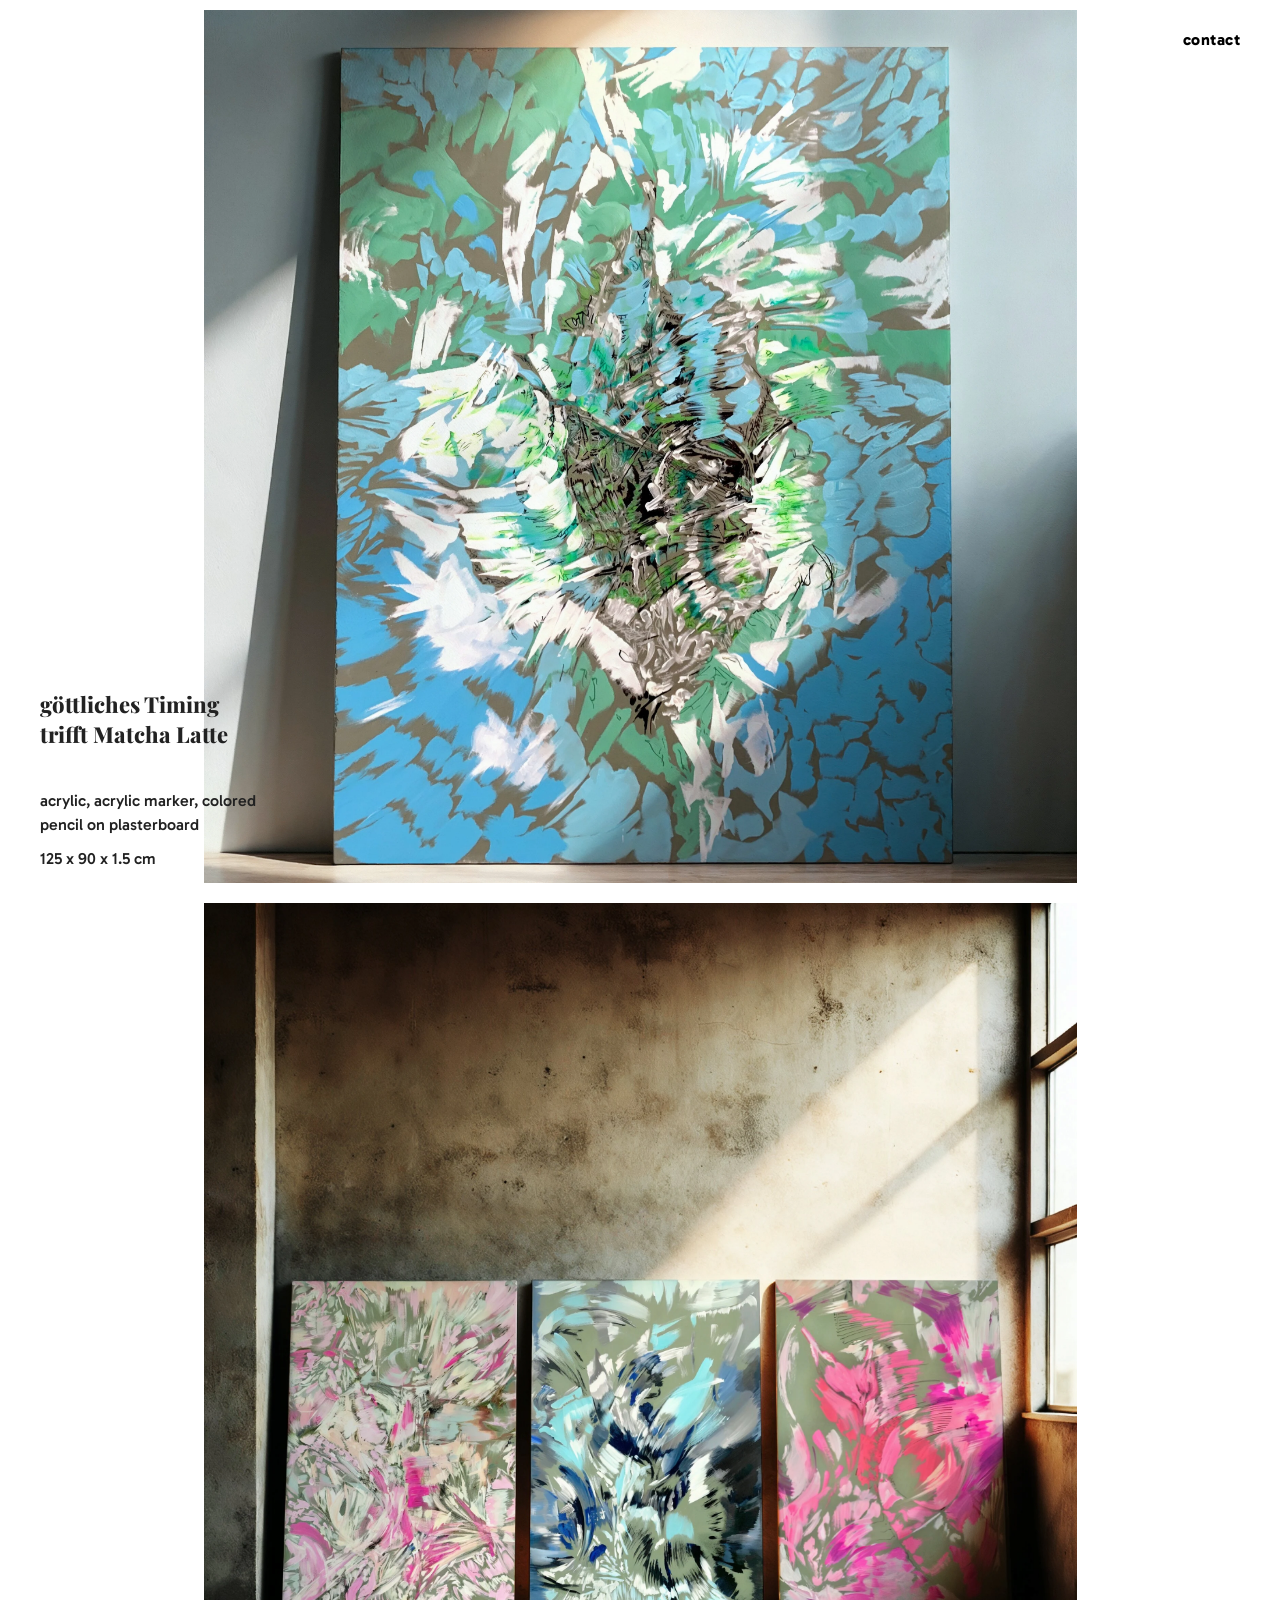
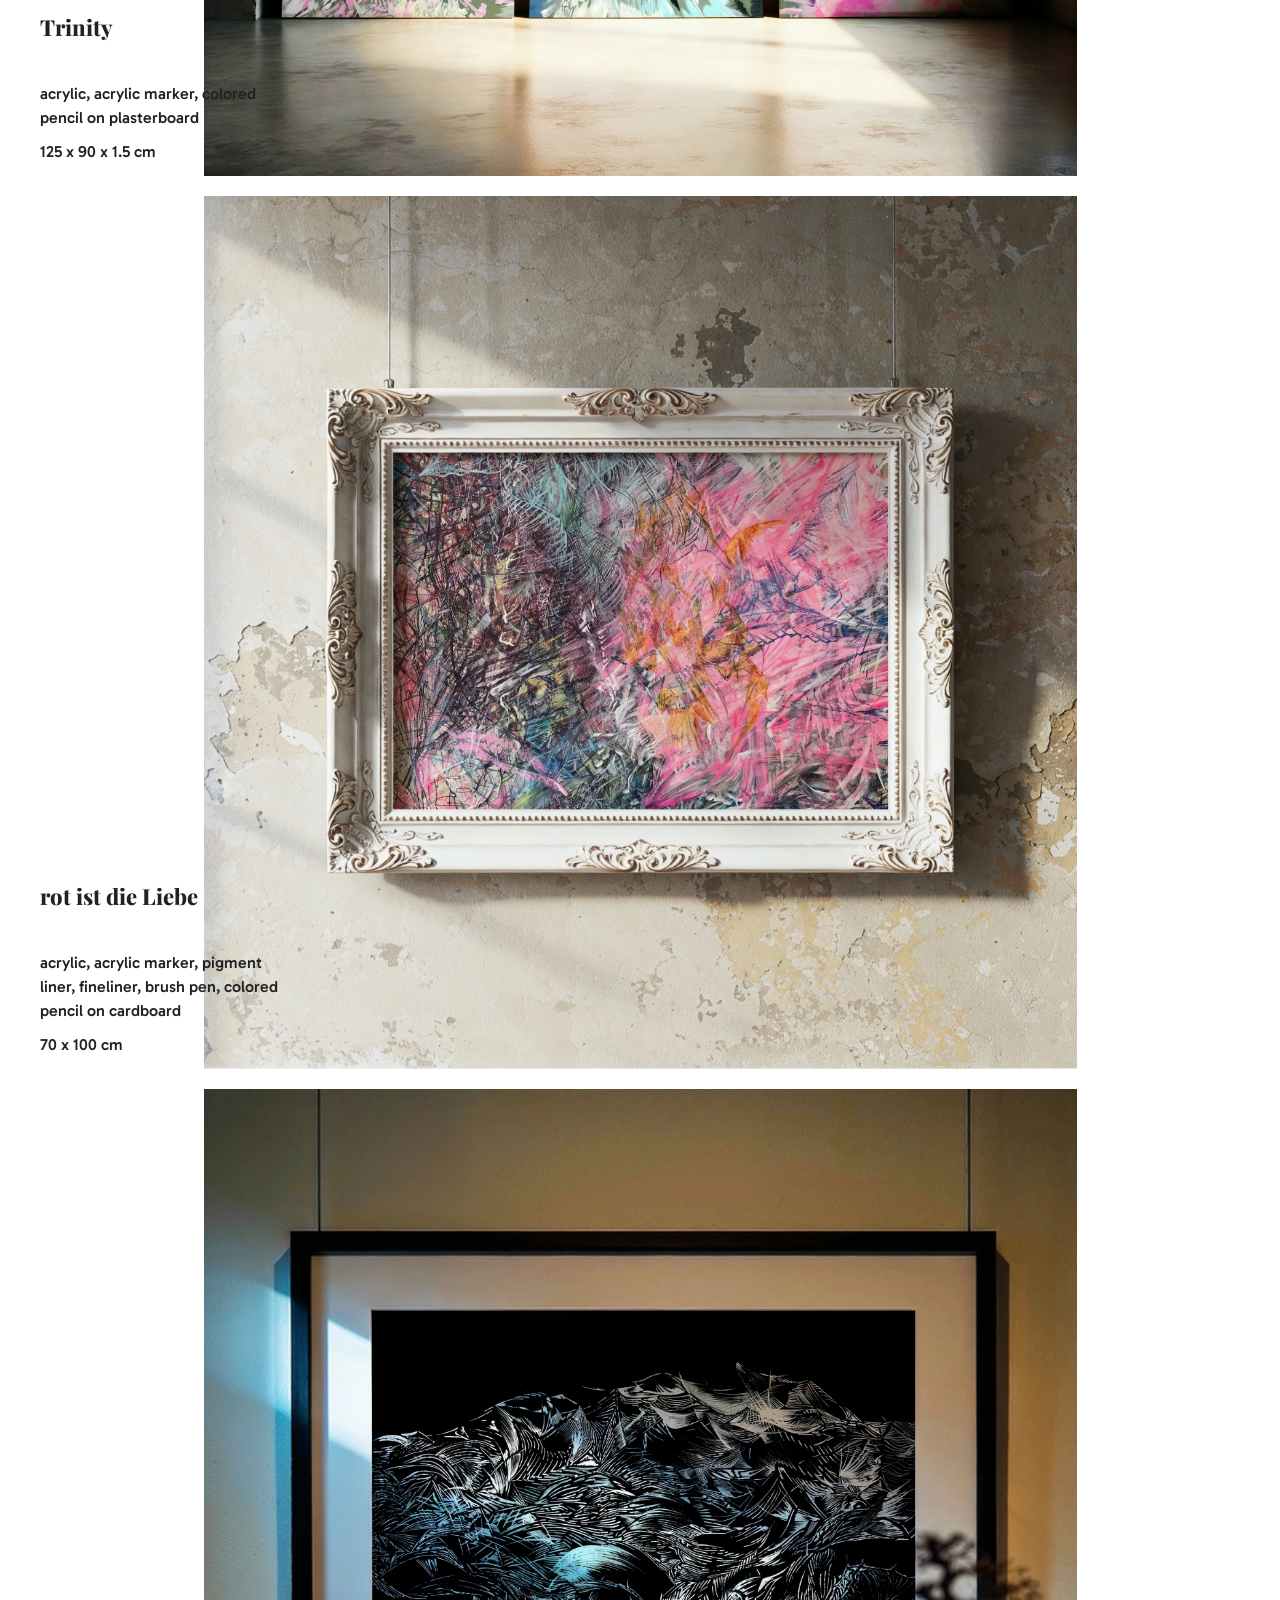
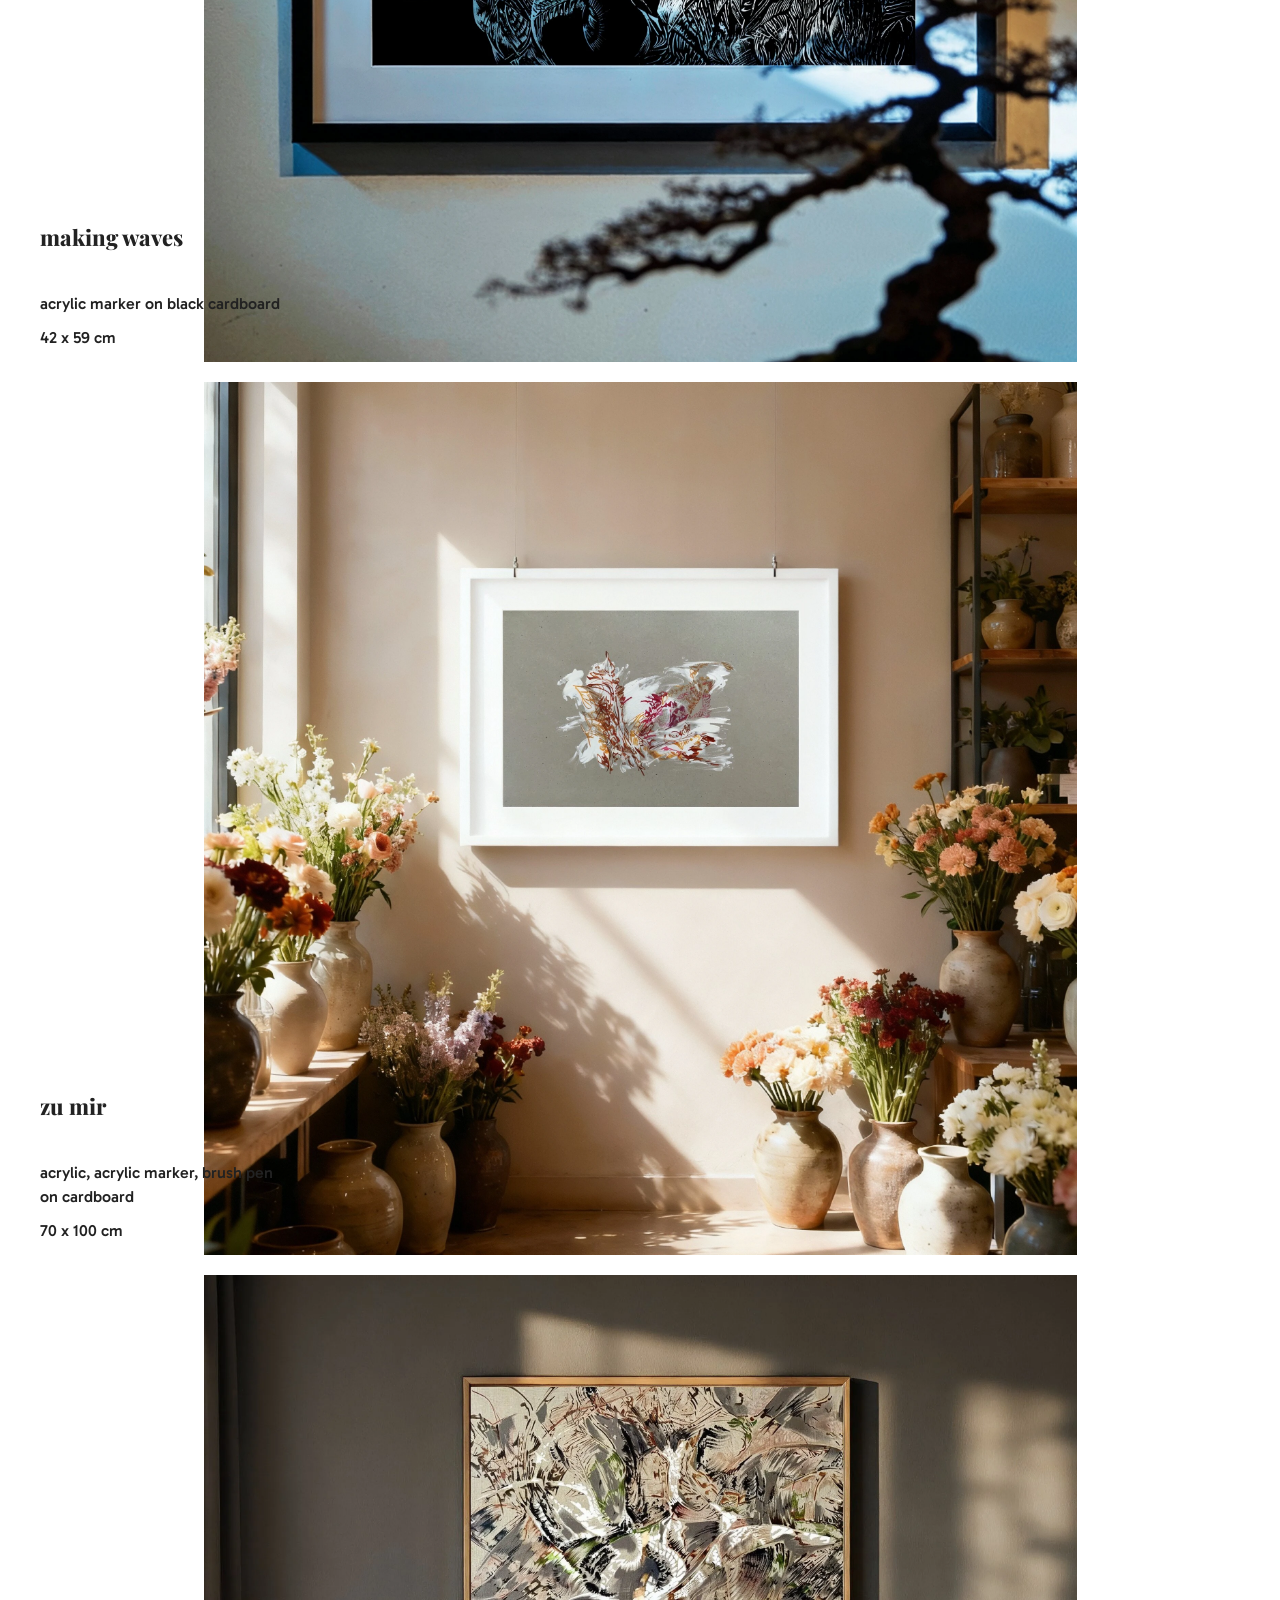
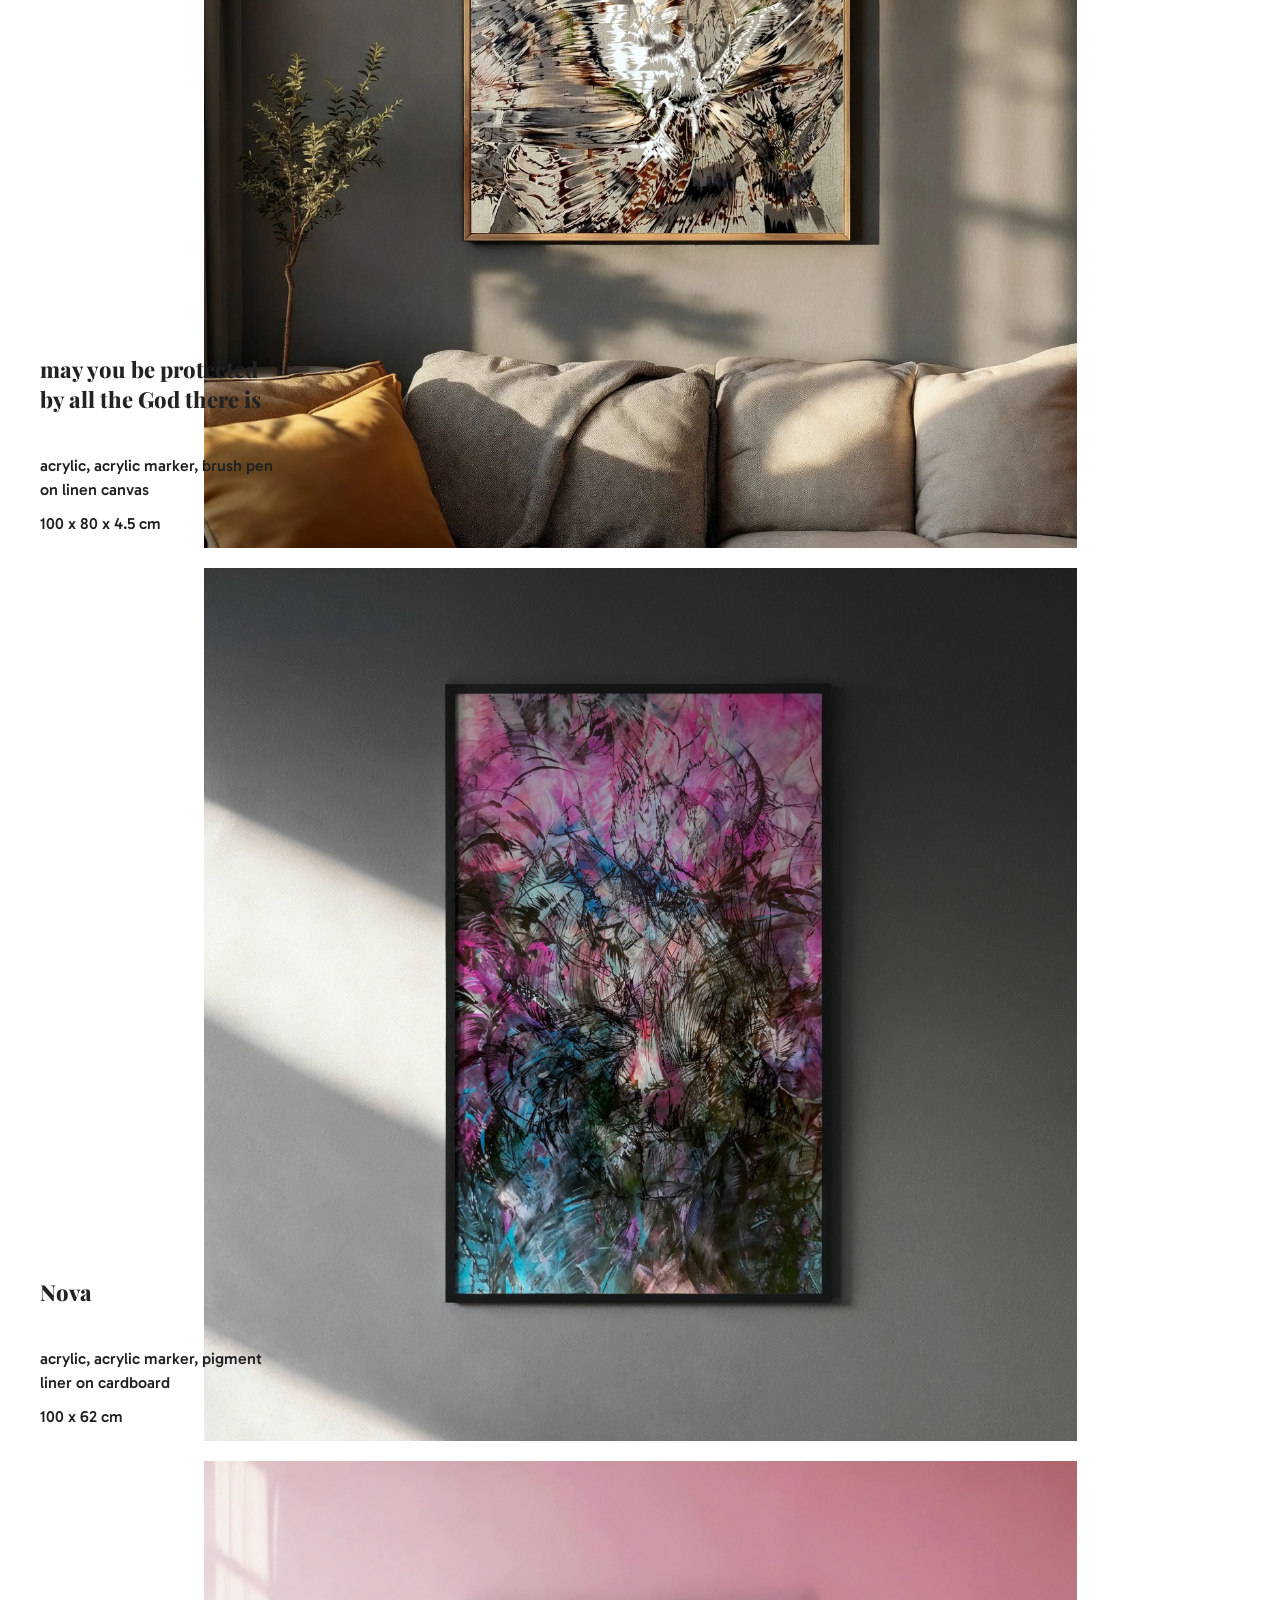
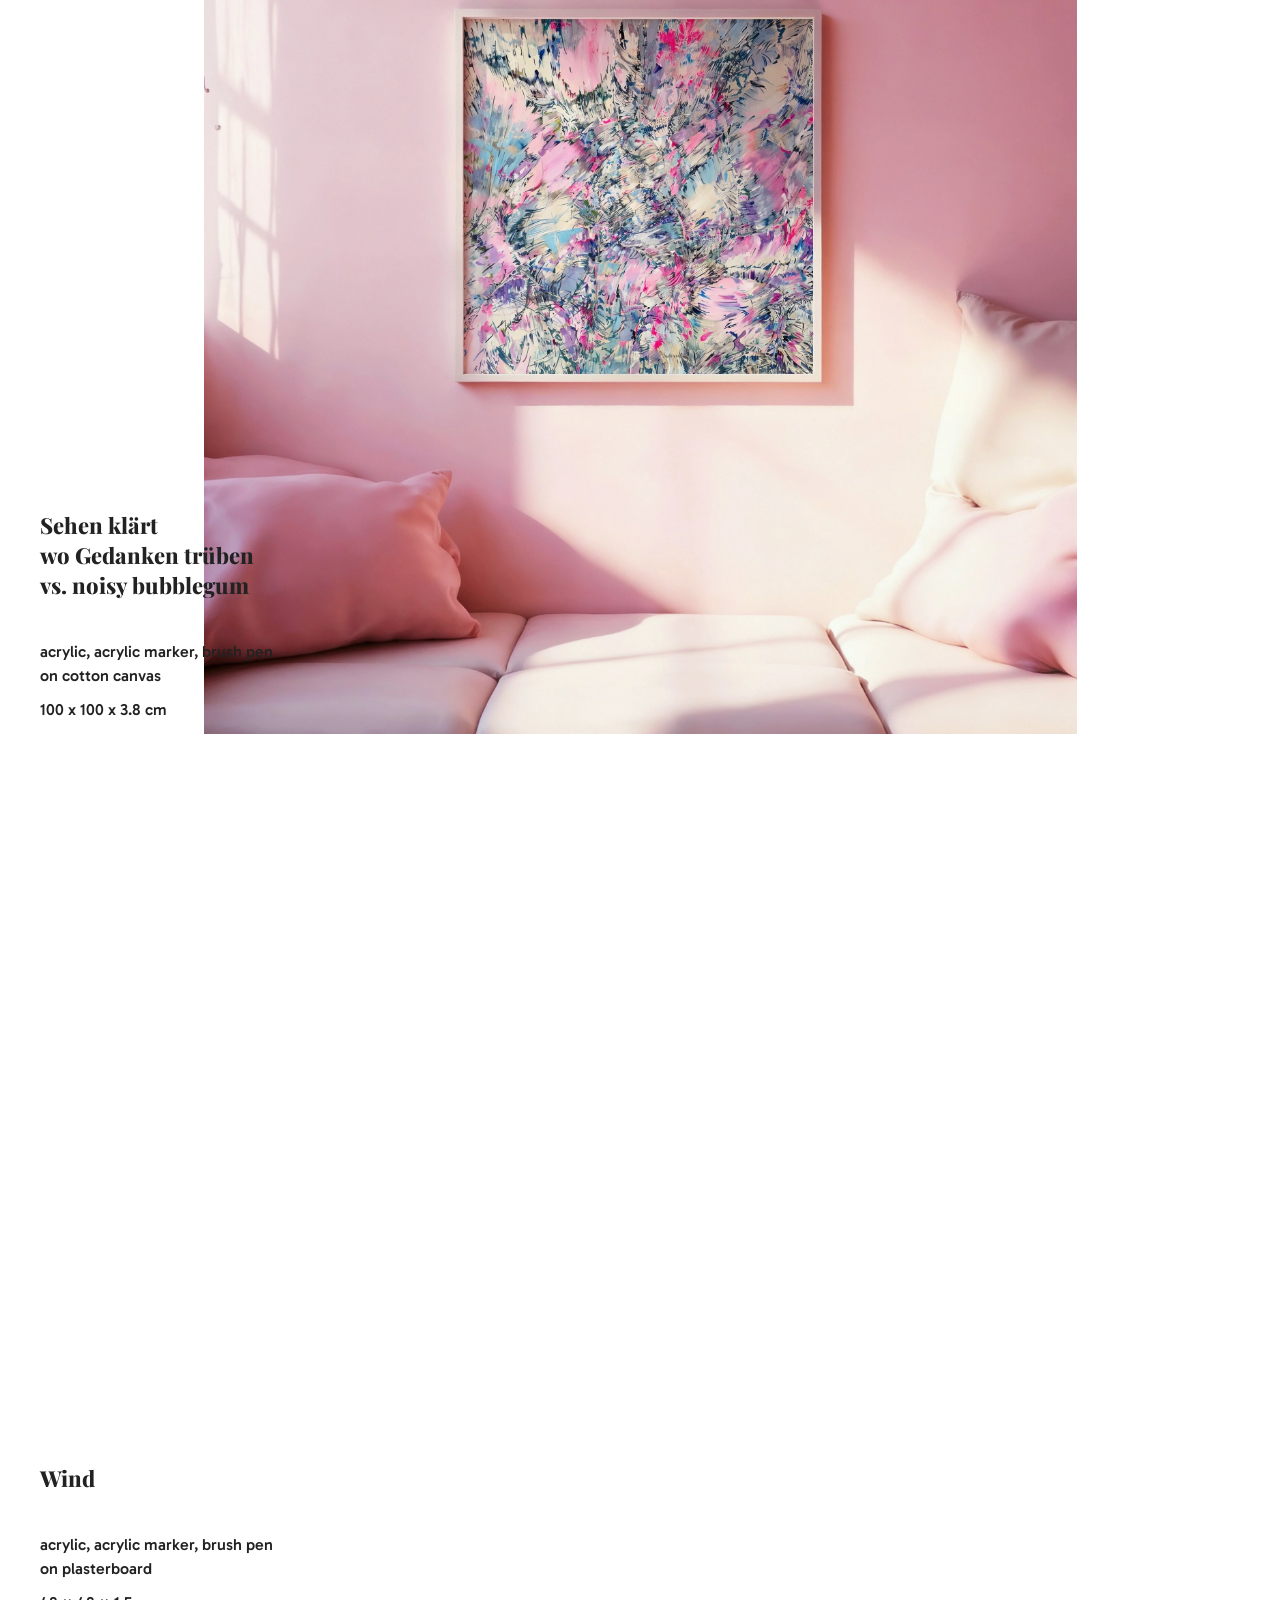
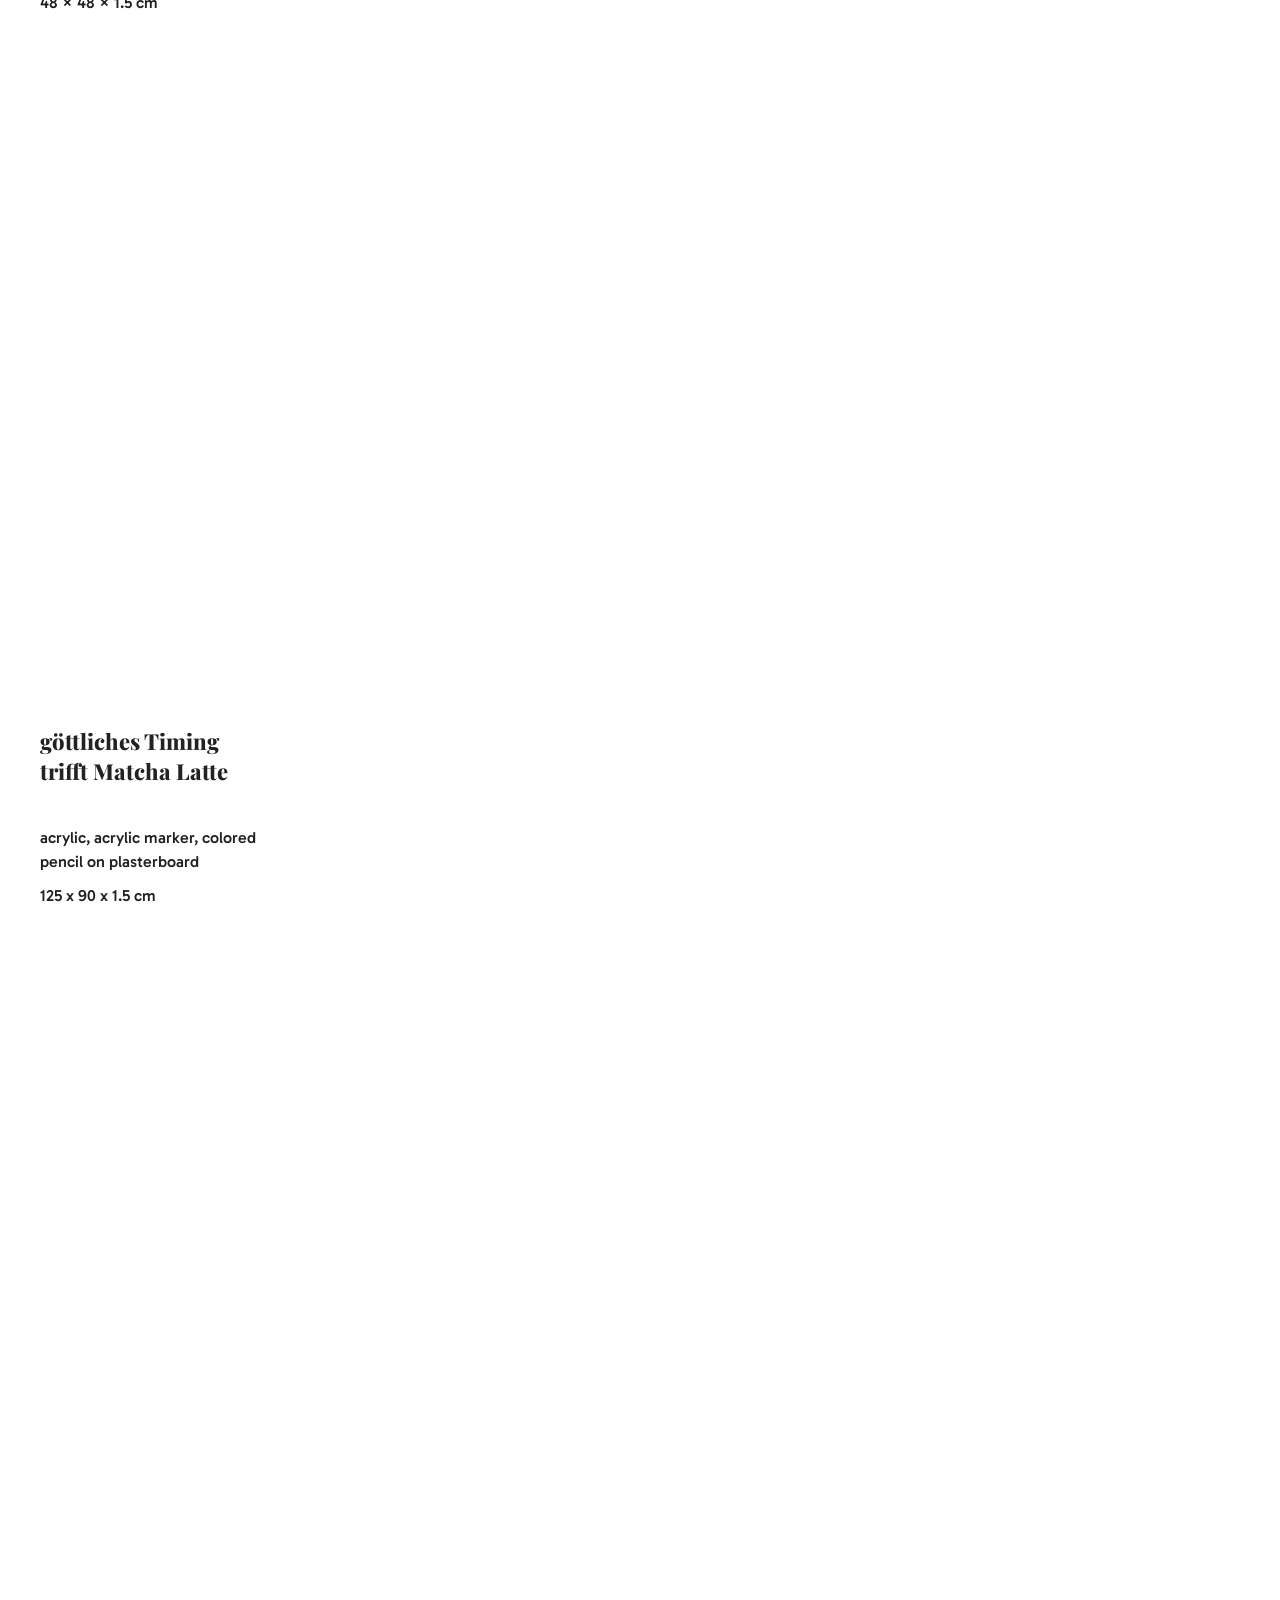
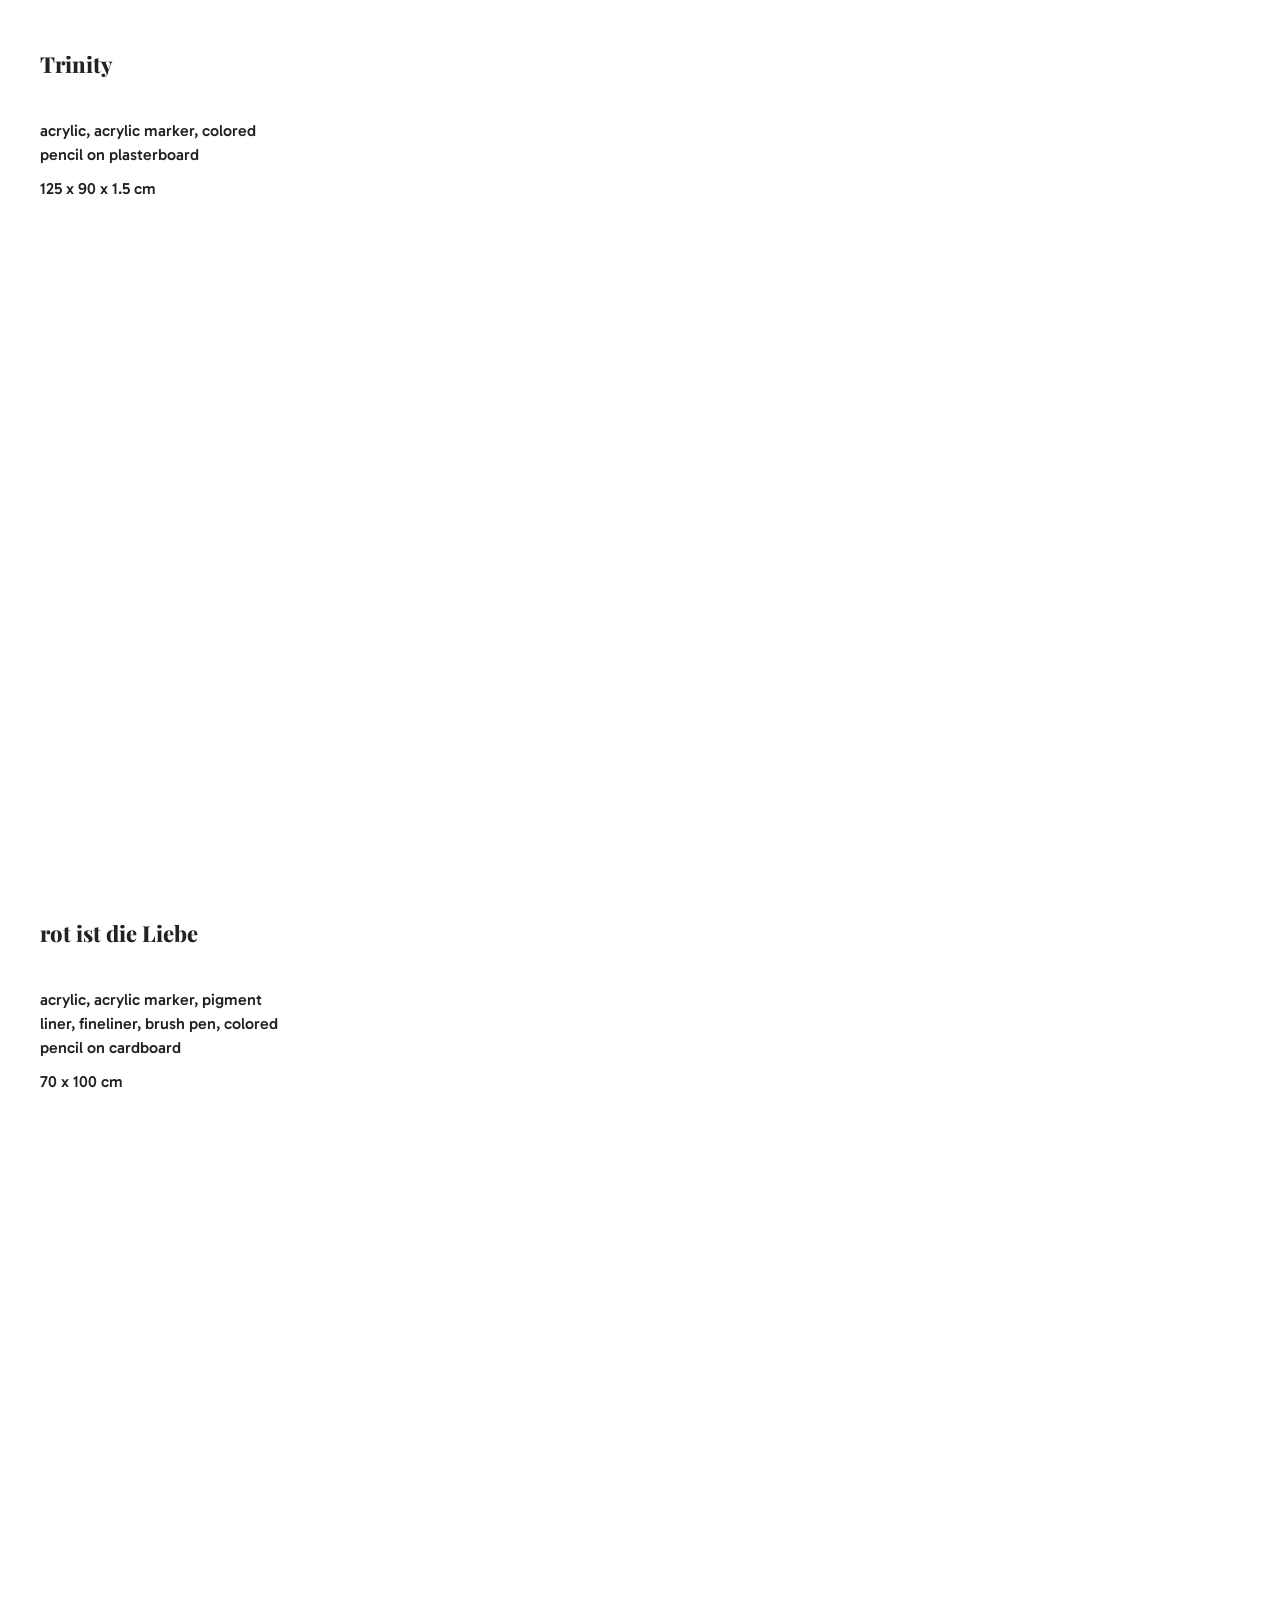
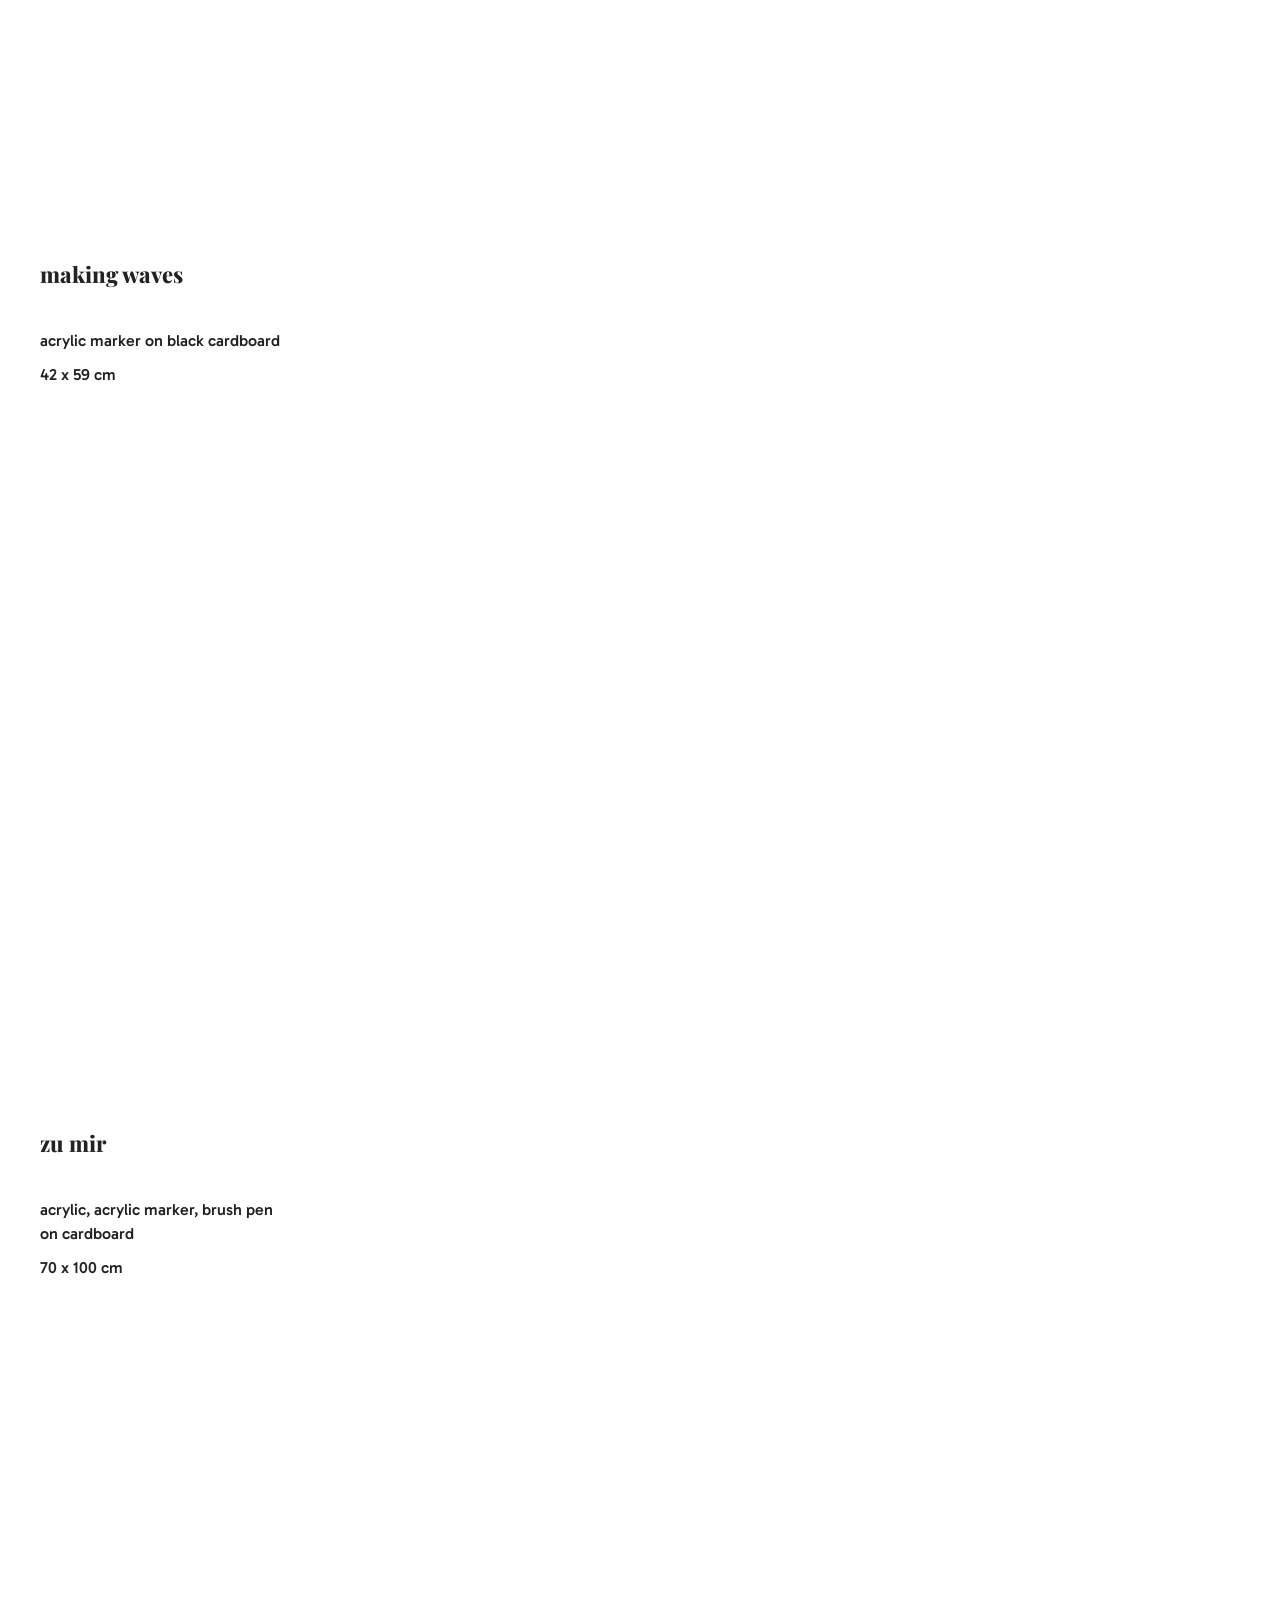
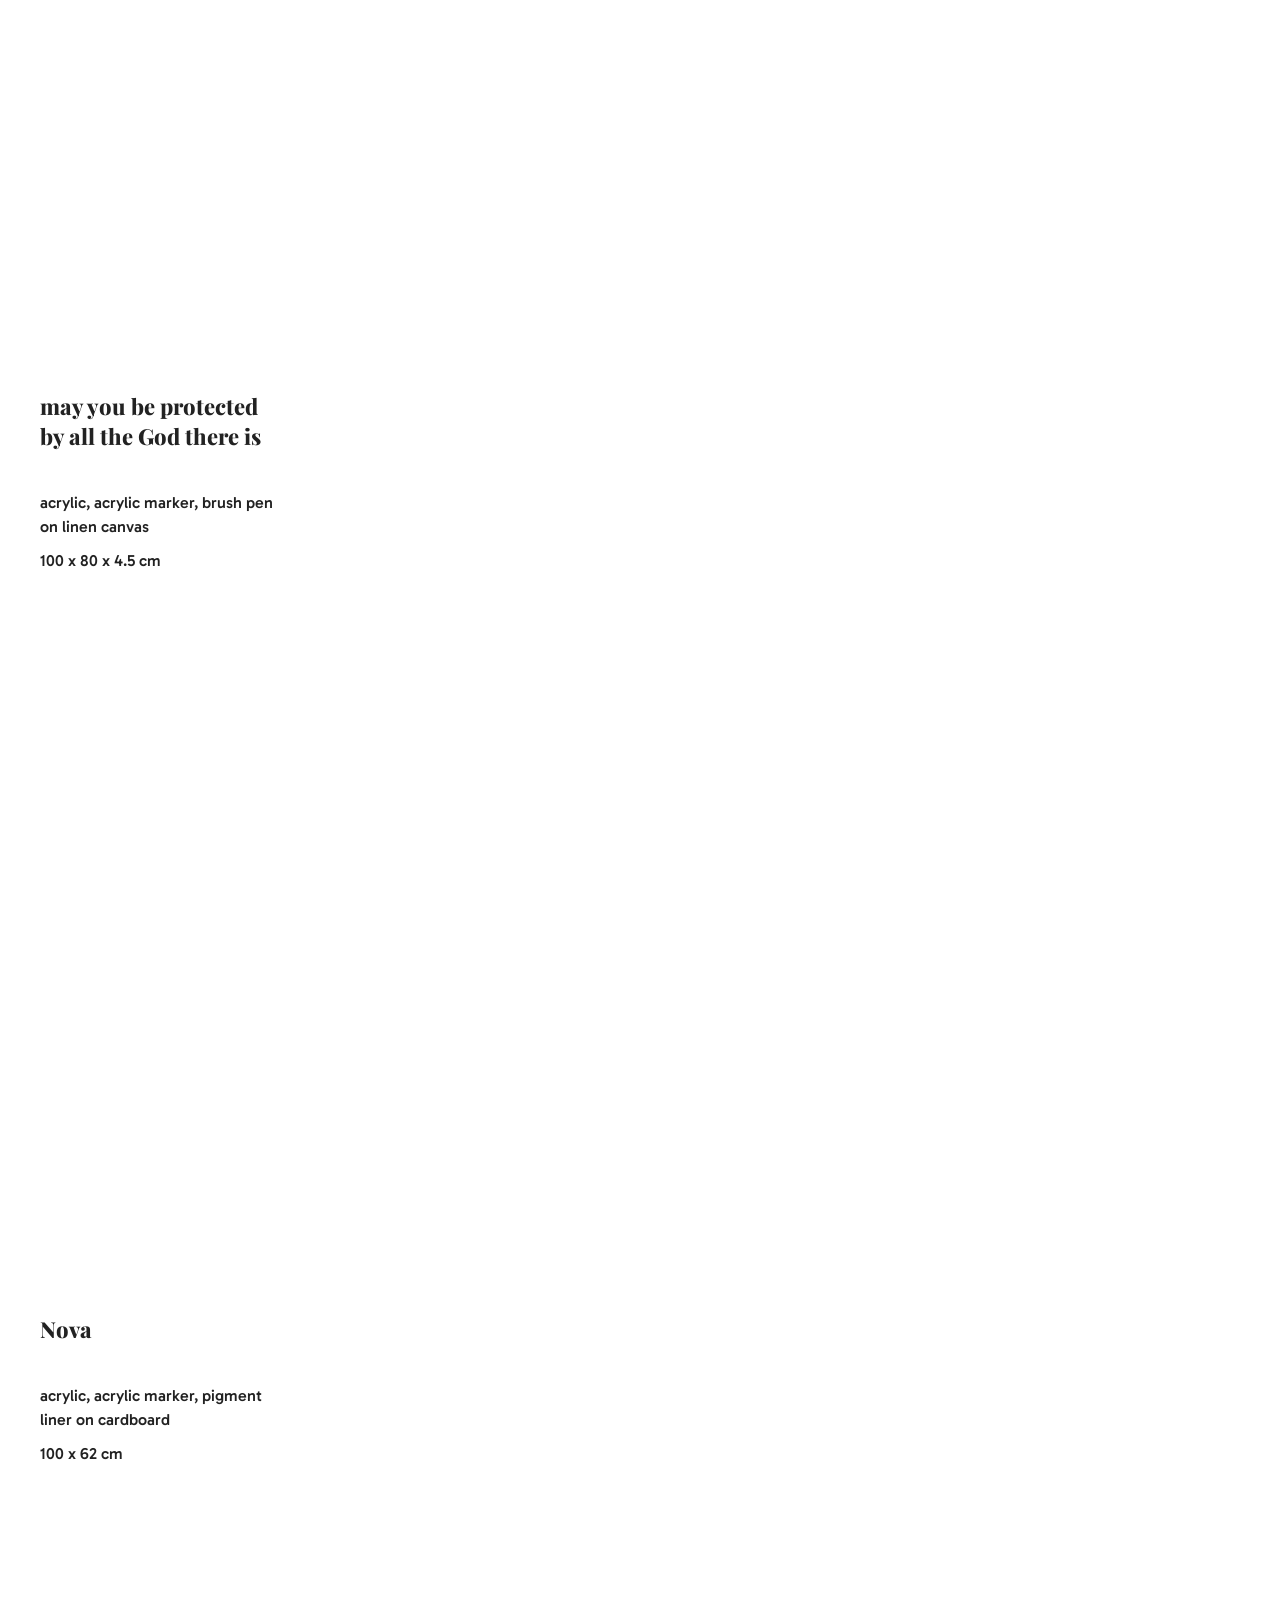
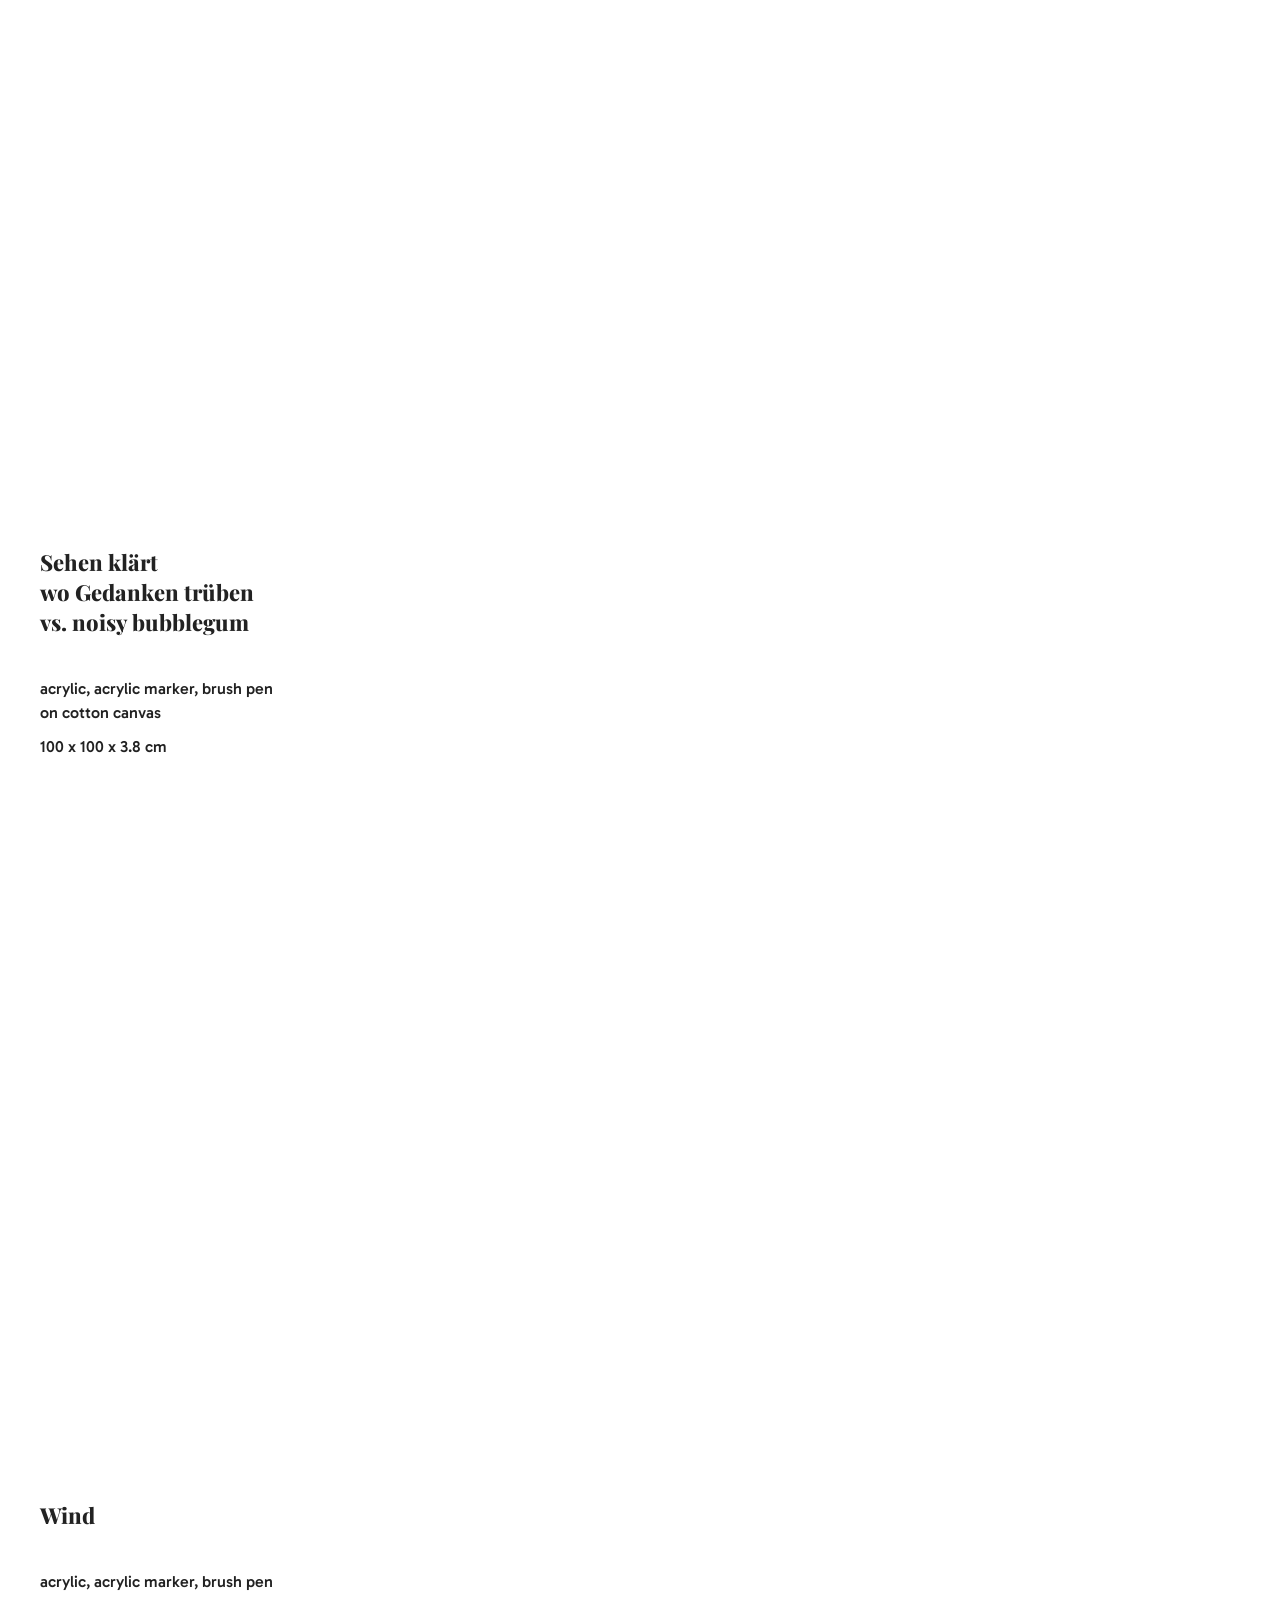
==== commit 0b07bf1a: "updated tags for bing" ====
--- a/index.html
+++ b/index.html
@@ -6,6 +6,7 @@
 <title>Regina Fröhlich | Visual Artist</title>
 <meta name="description" content="original abstract paintings and mixed-media works">
 <meta name="google-site-verification" content="hvFnvyT33vyBh7KVTWDwDZfUv5Ht4WE3MNJIh3kHTTk" />
+<meta name="msvalidate.01" content="906FFD85822B35AF5AB60081CDB2FF1E" />
 <link rel="canonical" href="https://reginafroehlich.com/">
 
 <!-- Social Link Previews (WhatsApp, Instagram, iMessage) -->
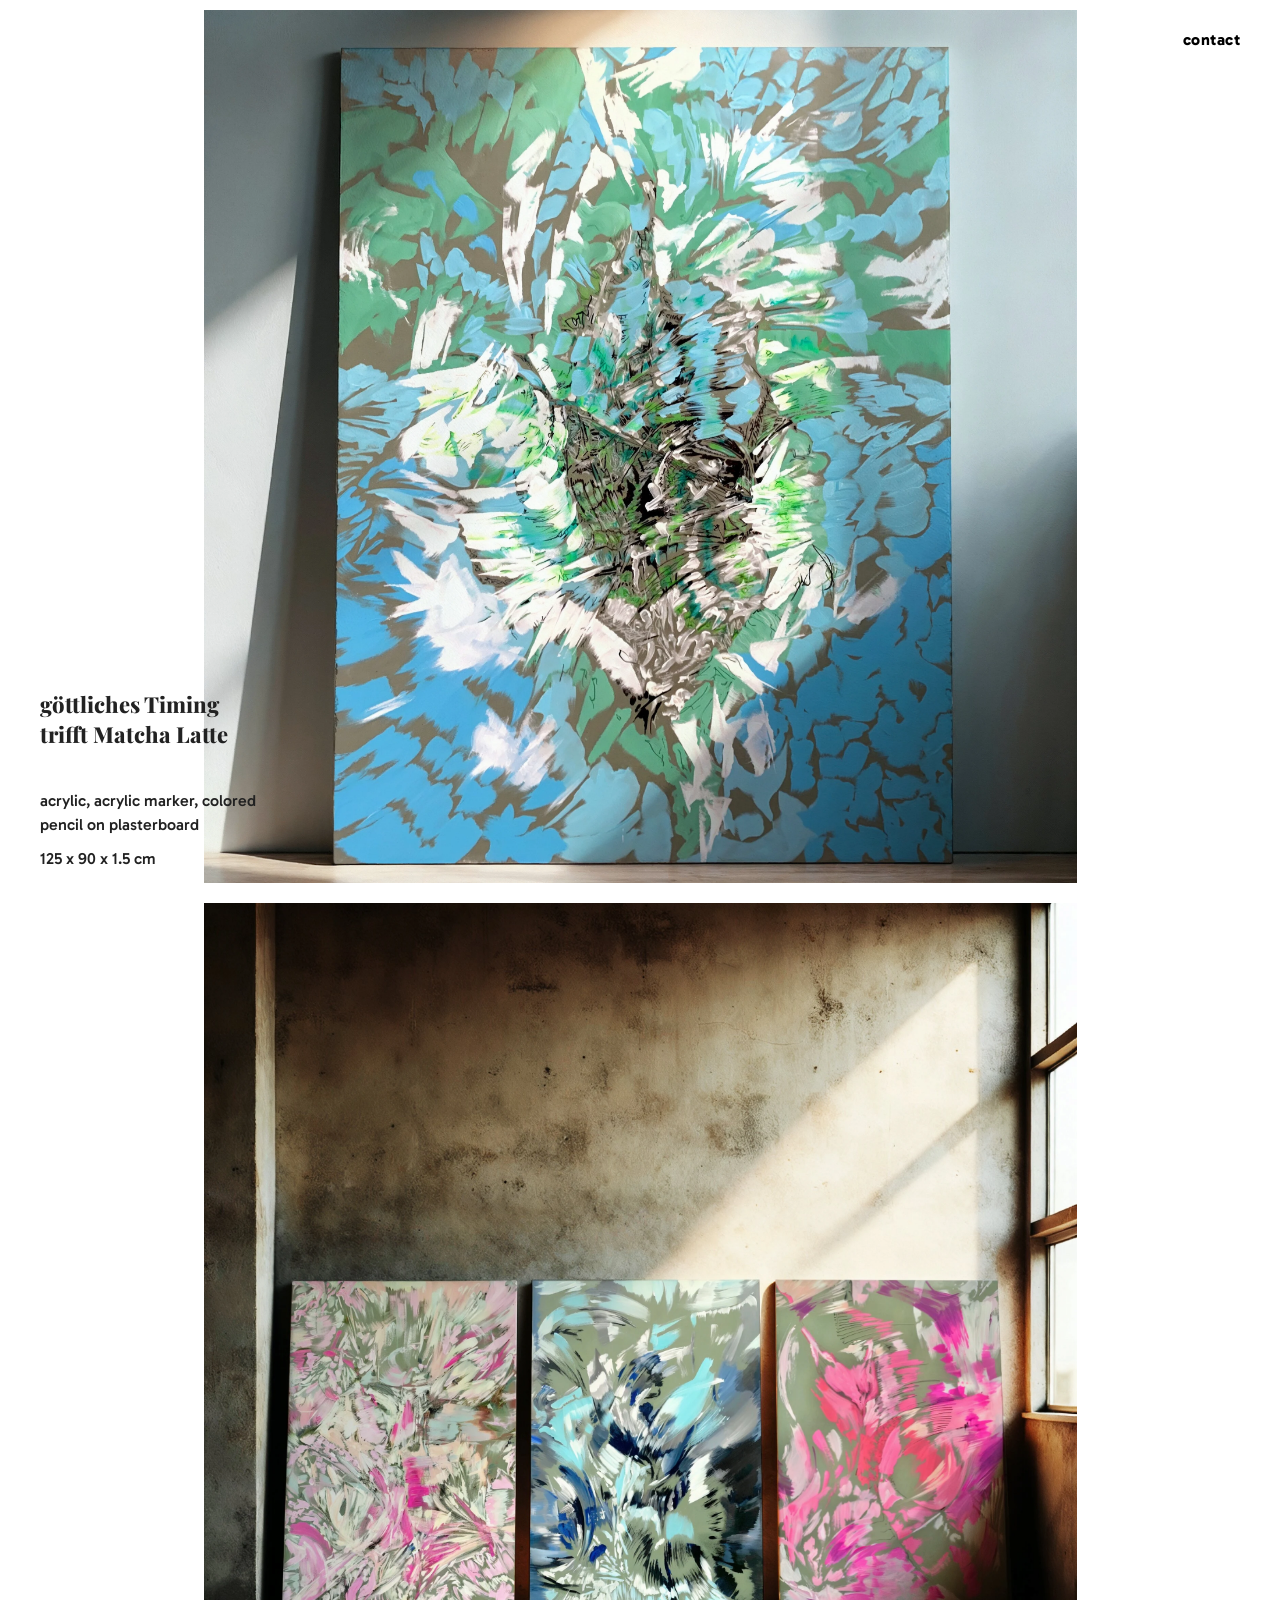
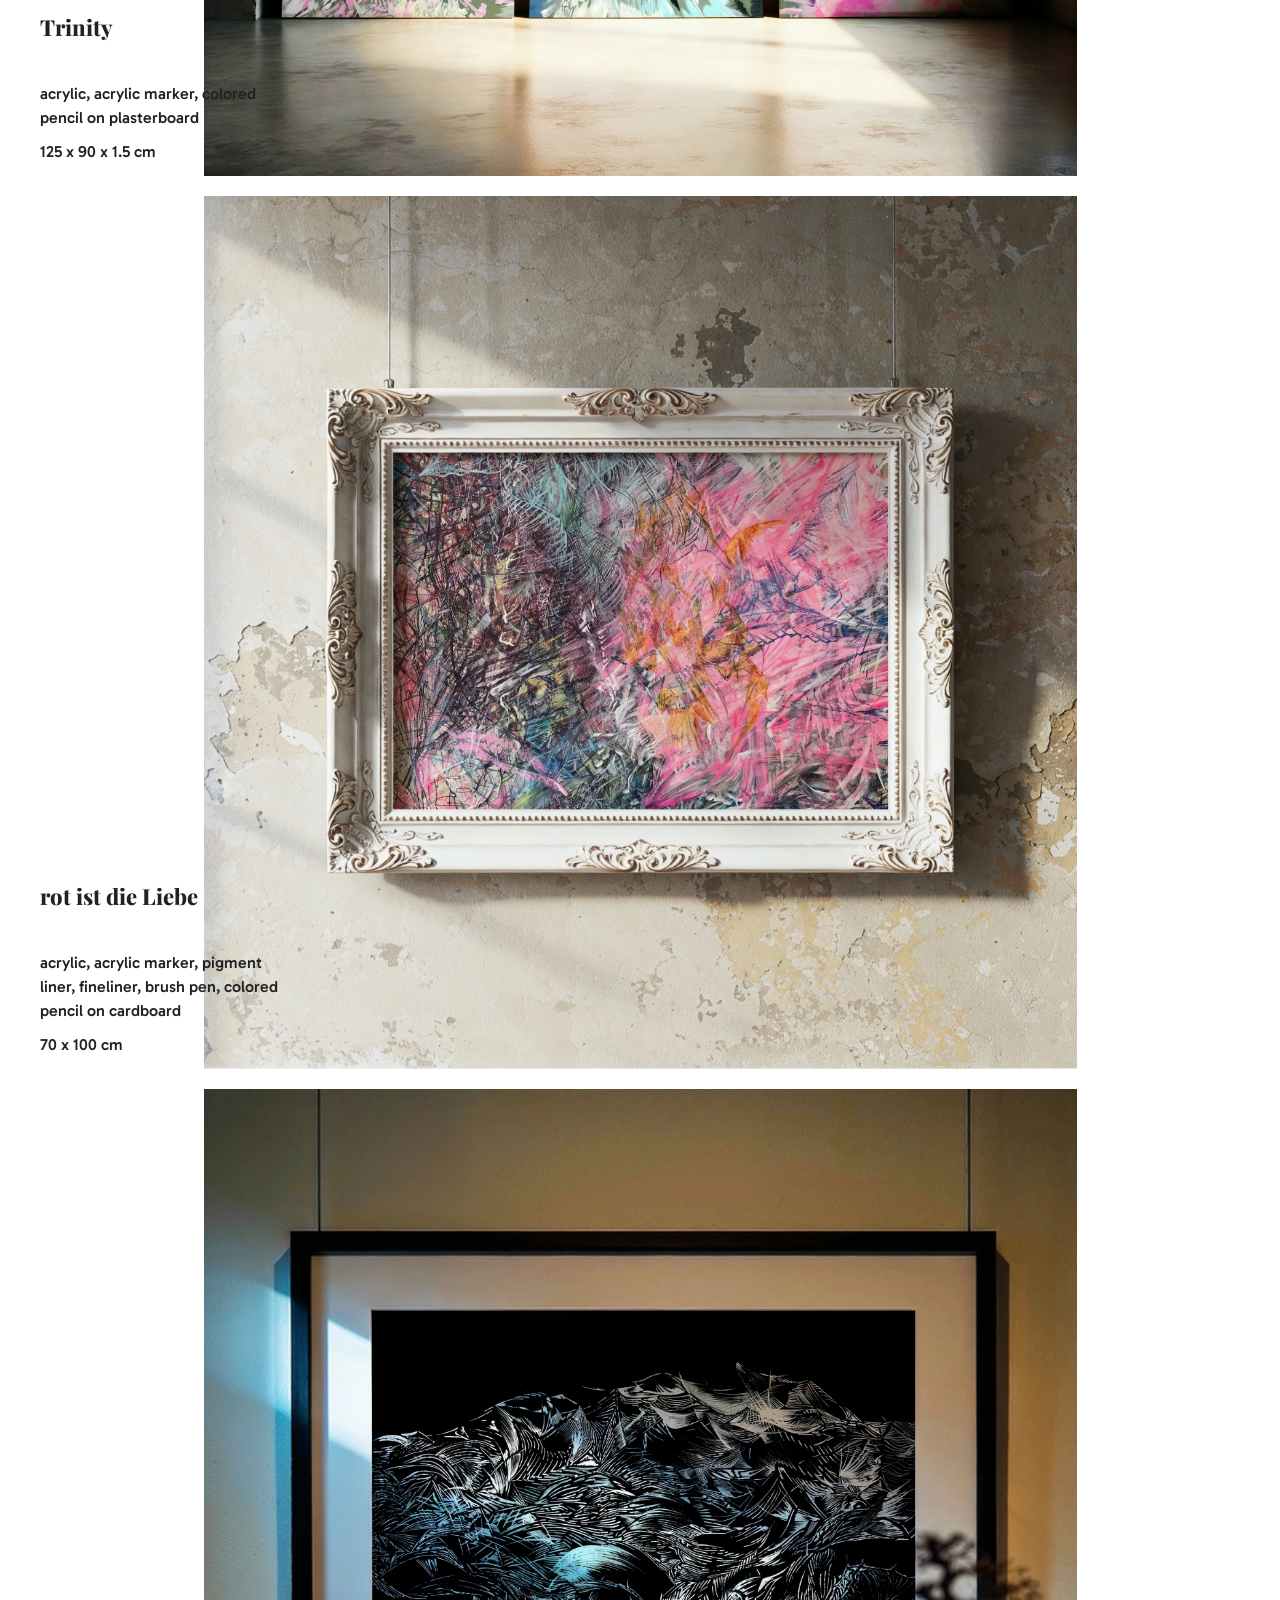
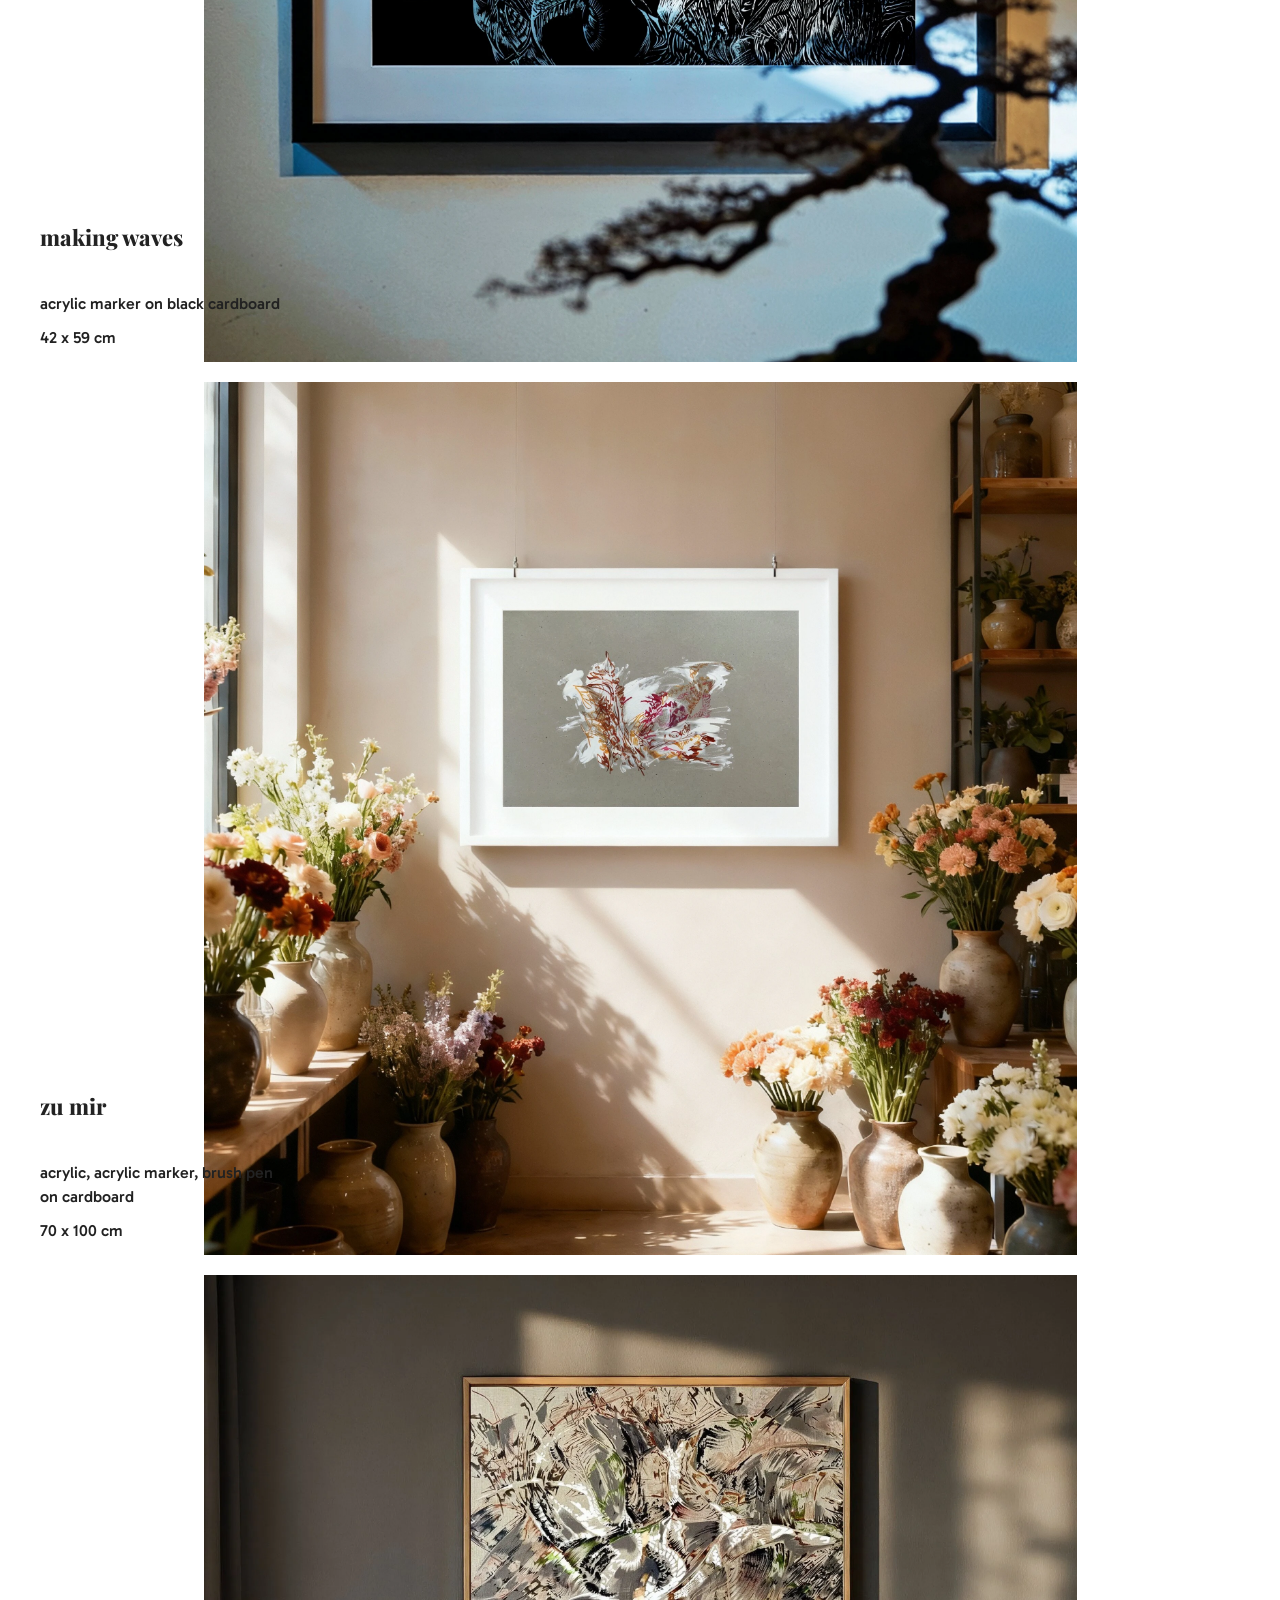
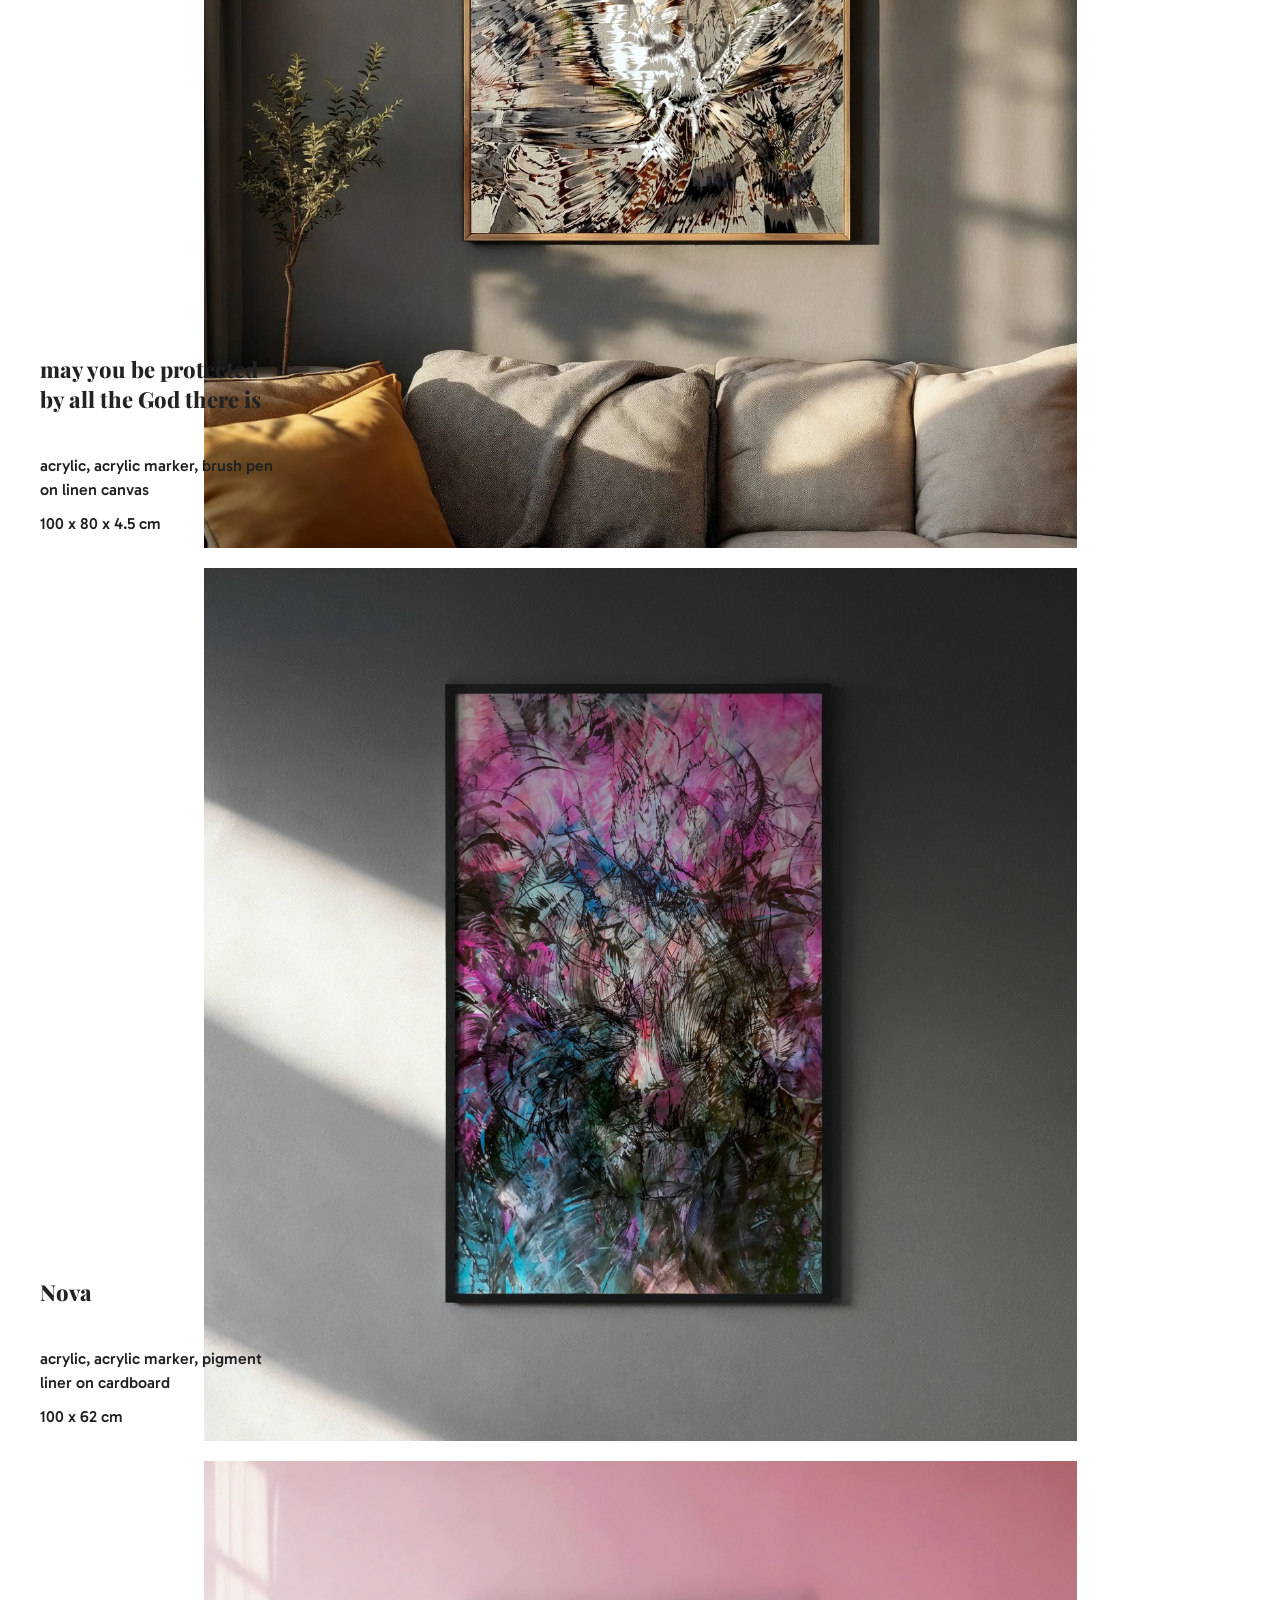
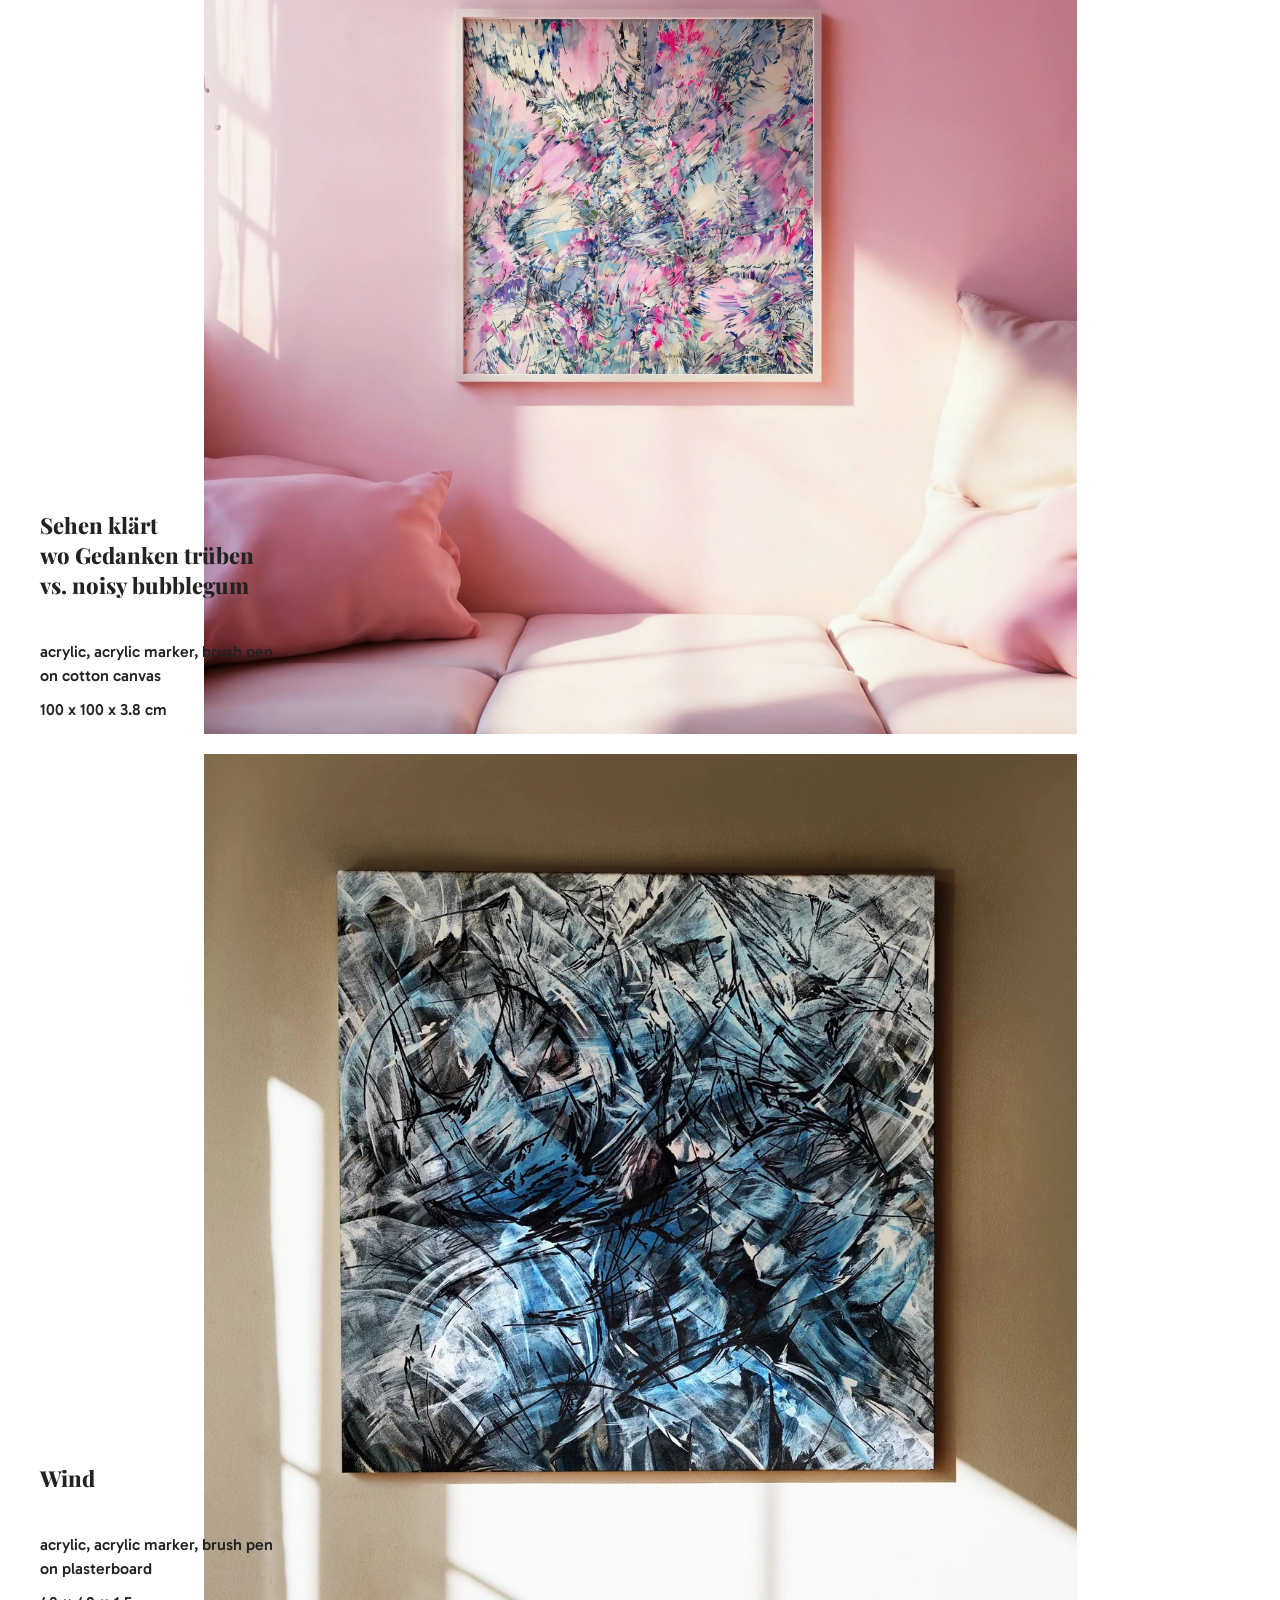
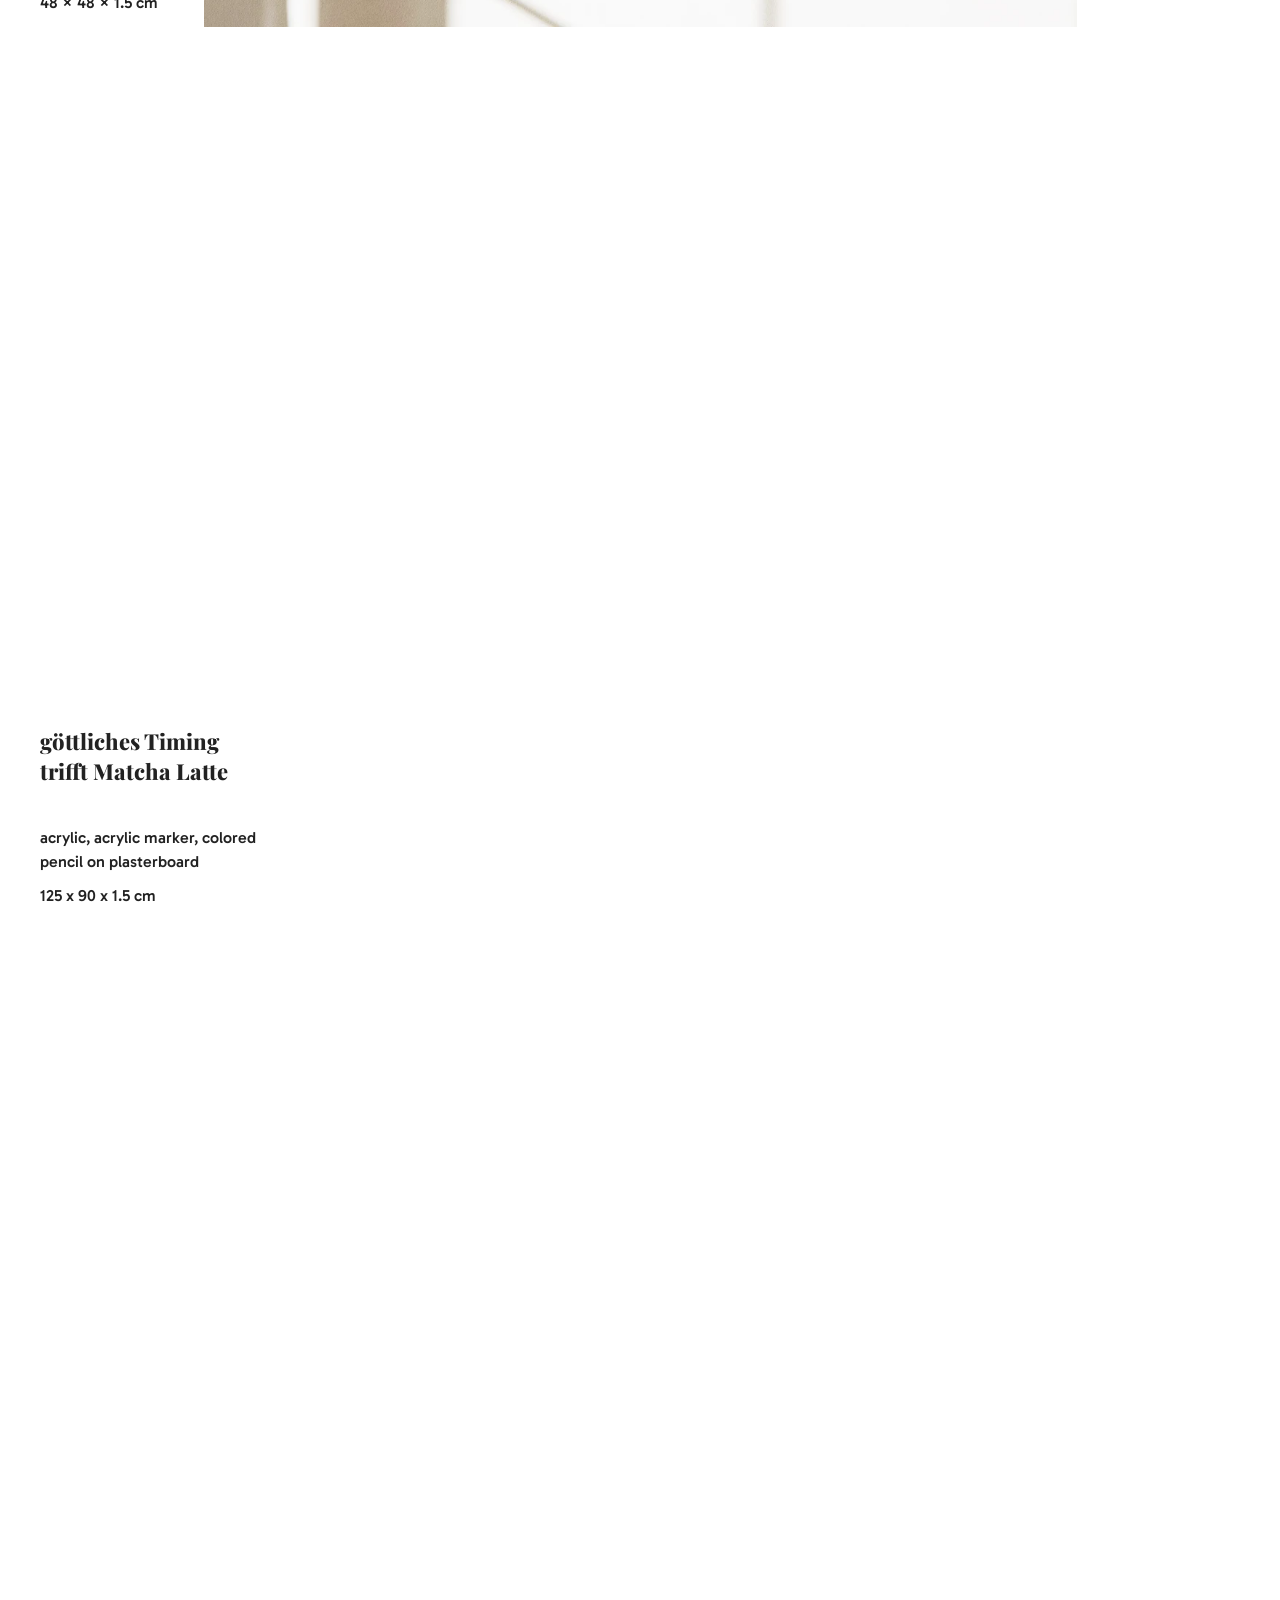
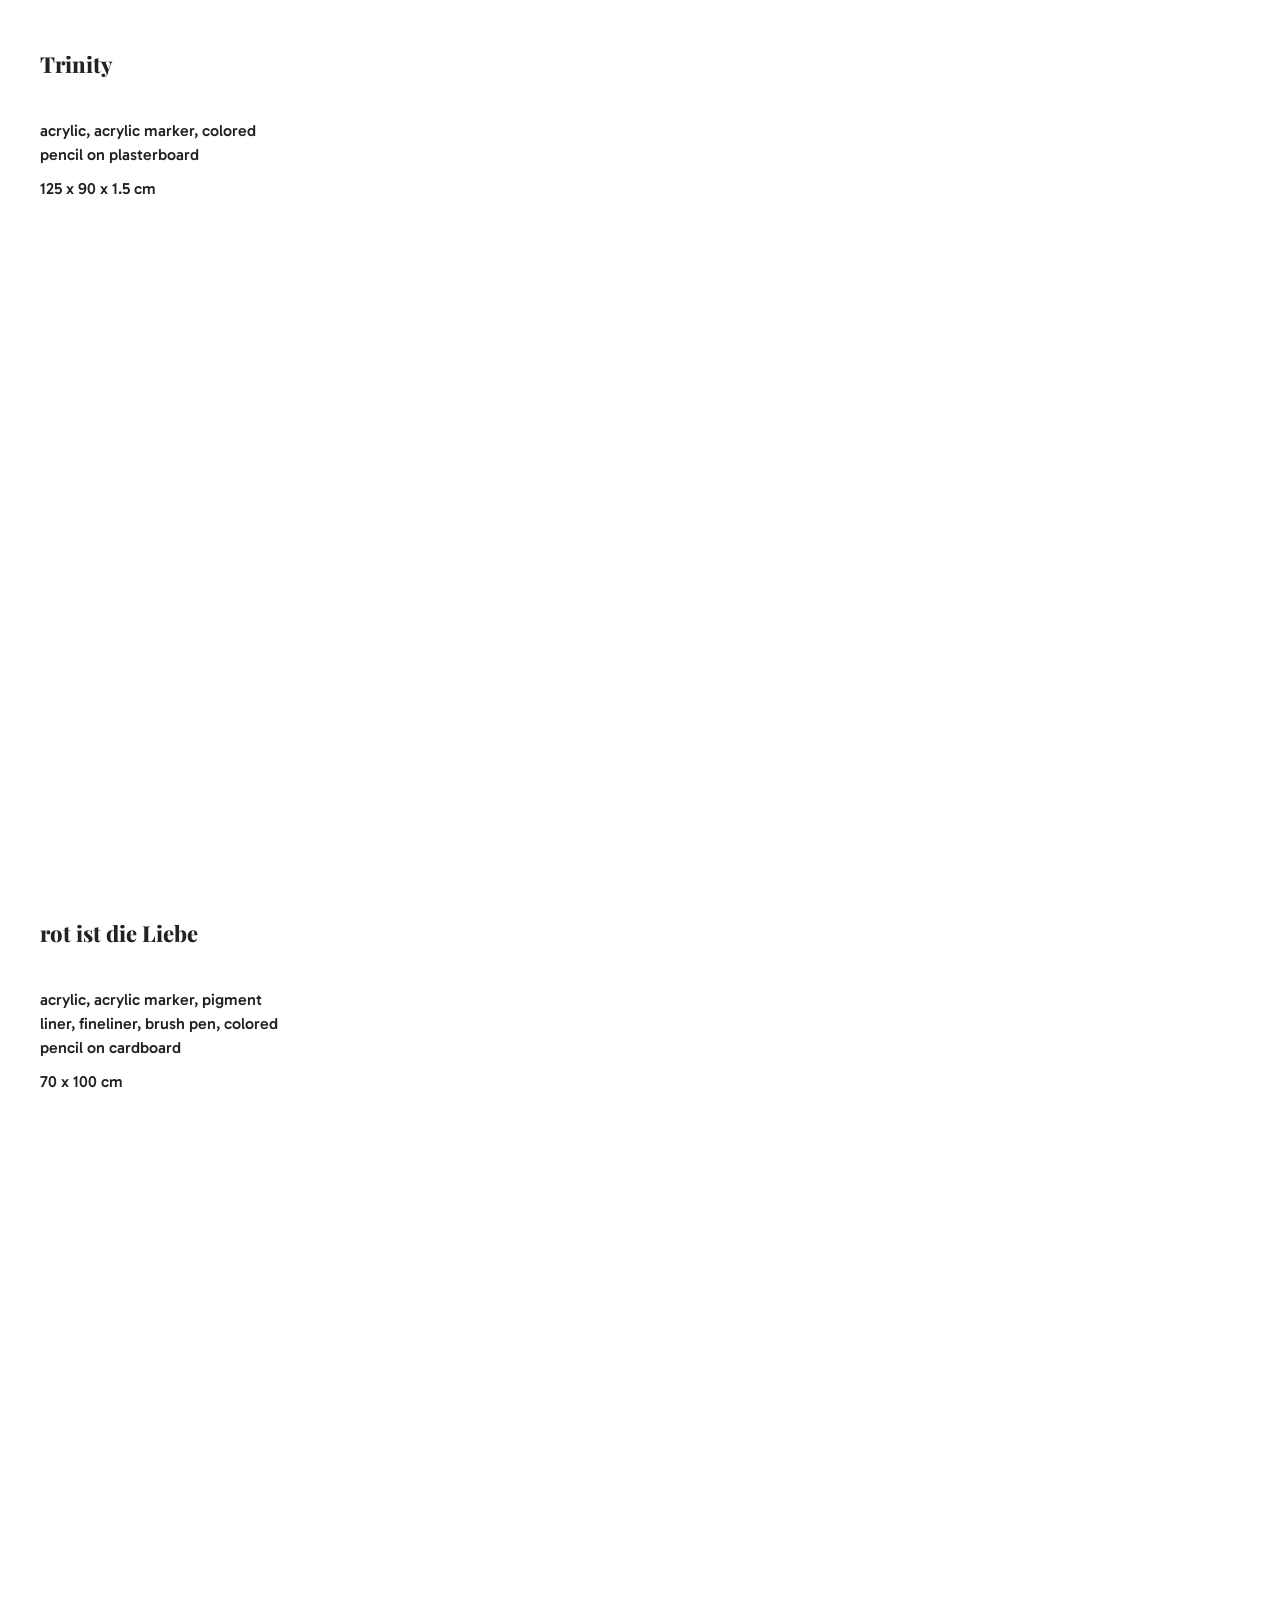
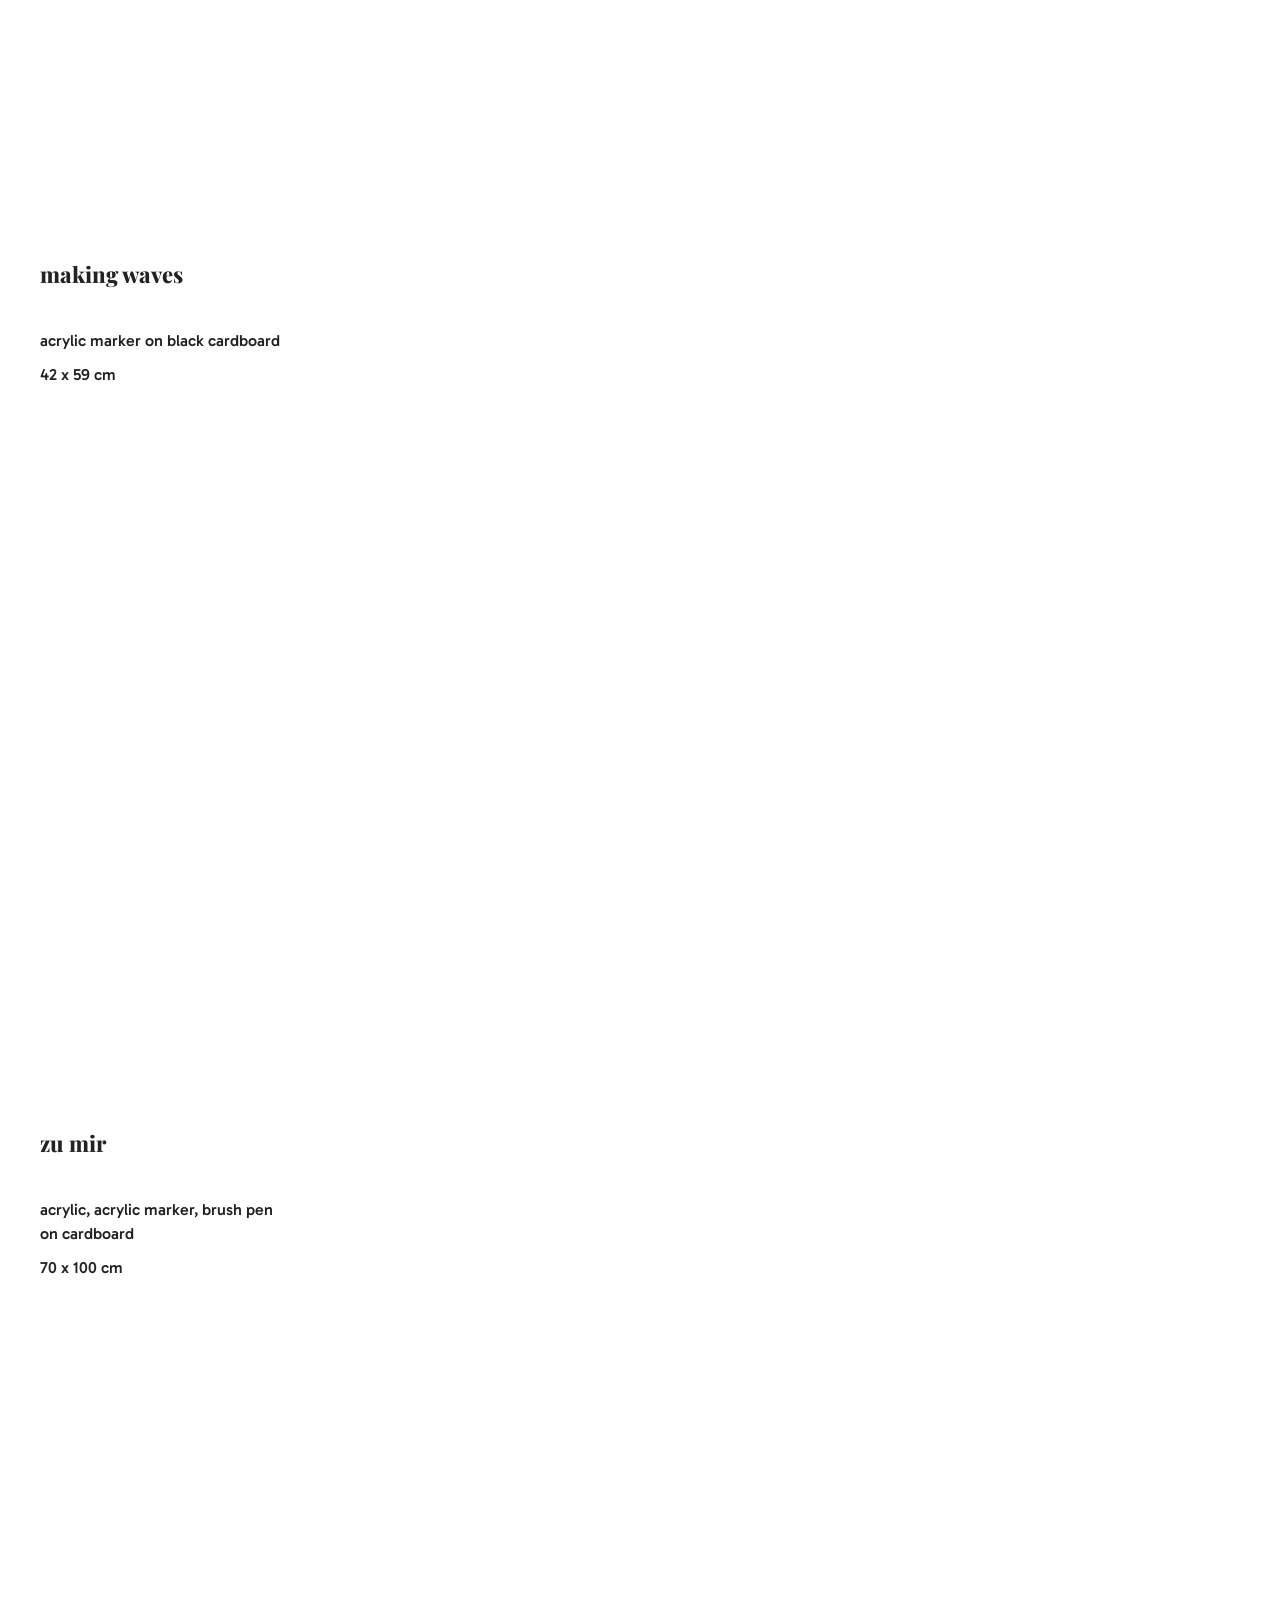
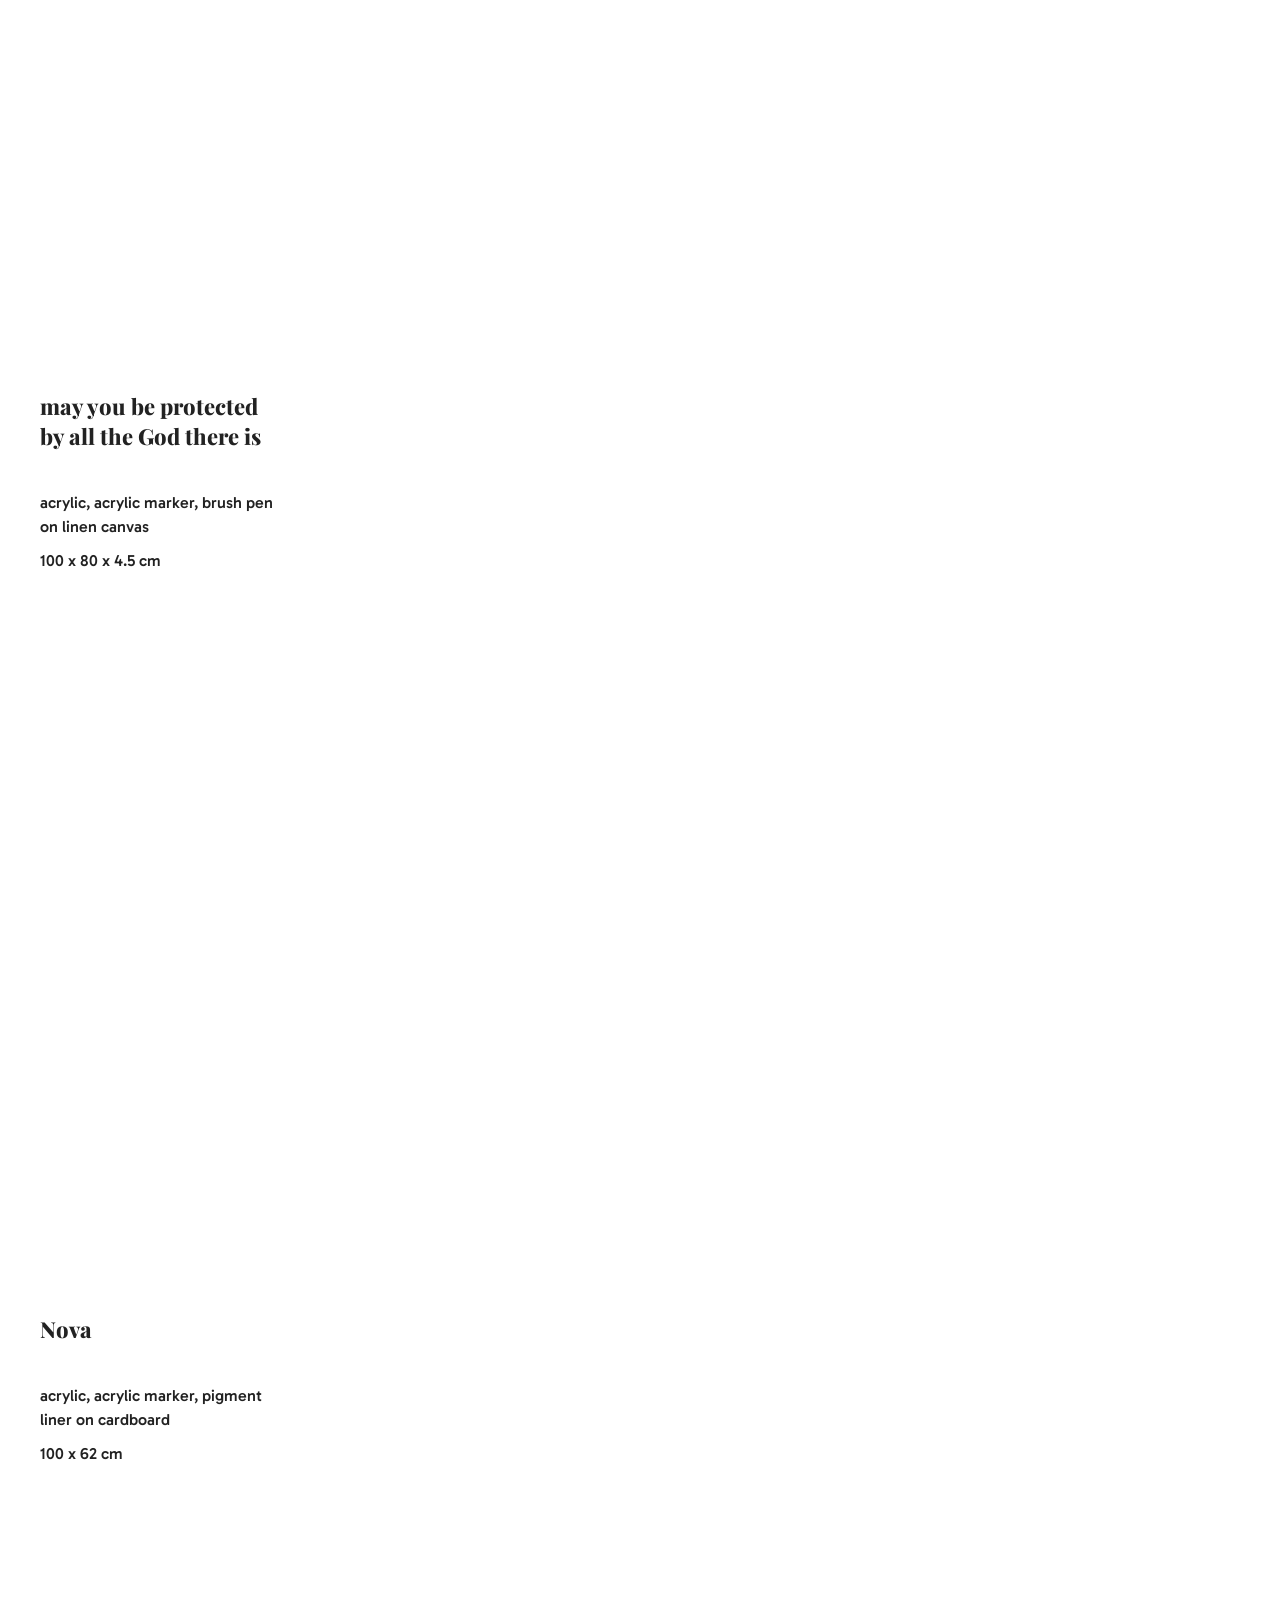
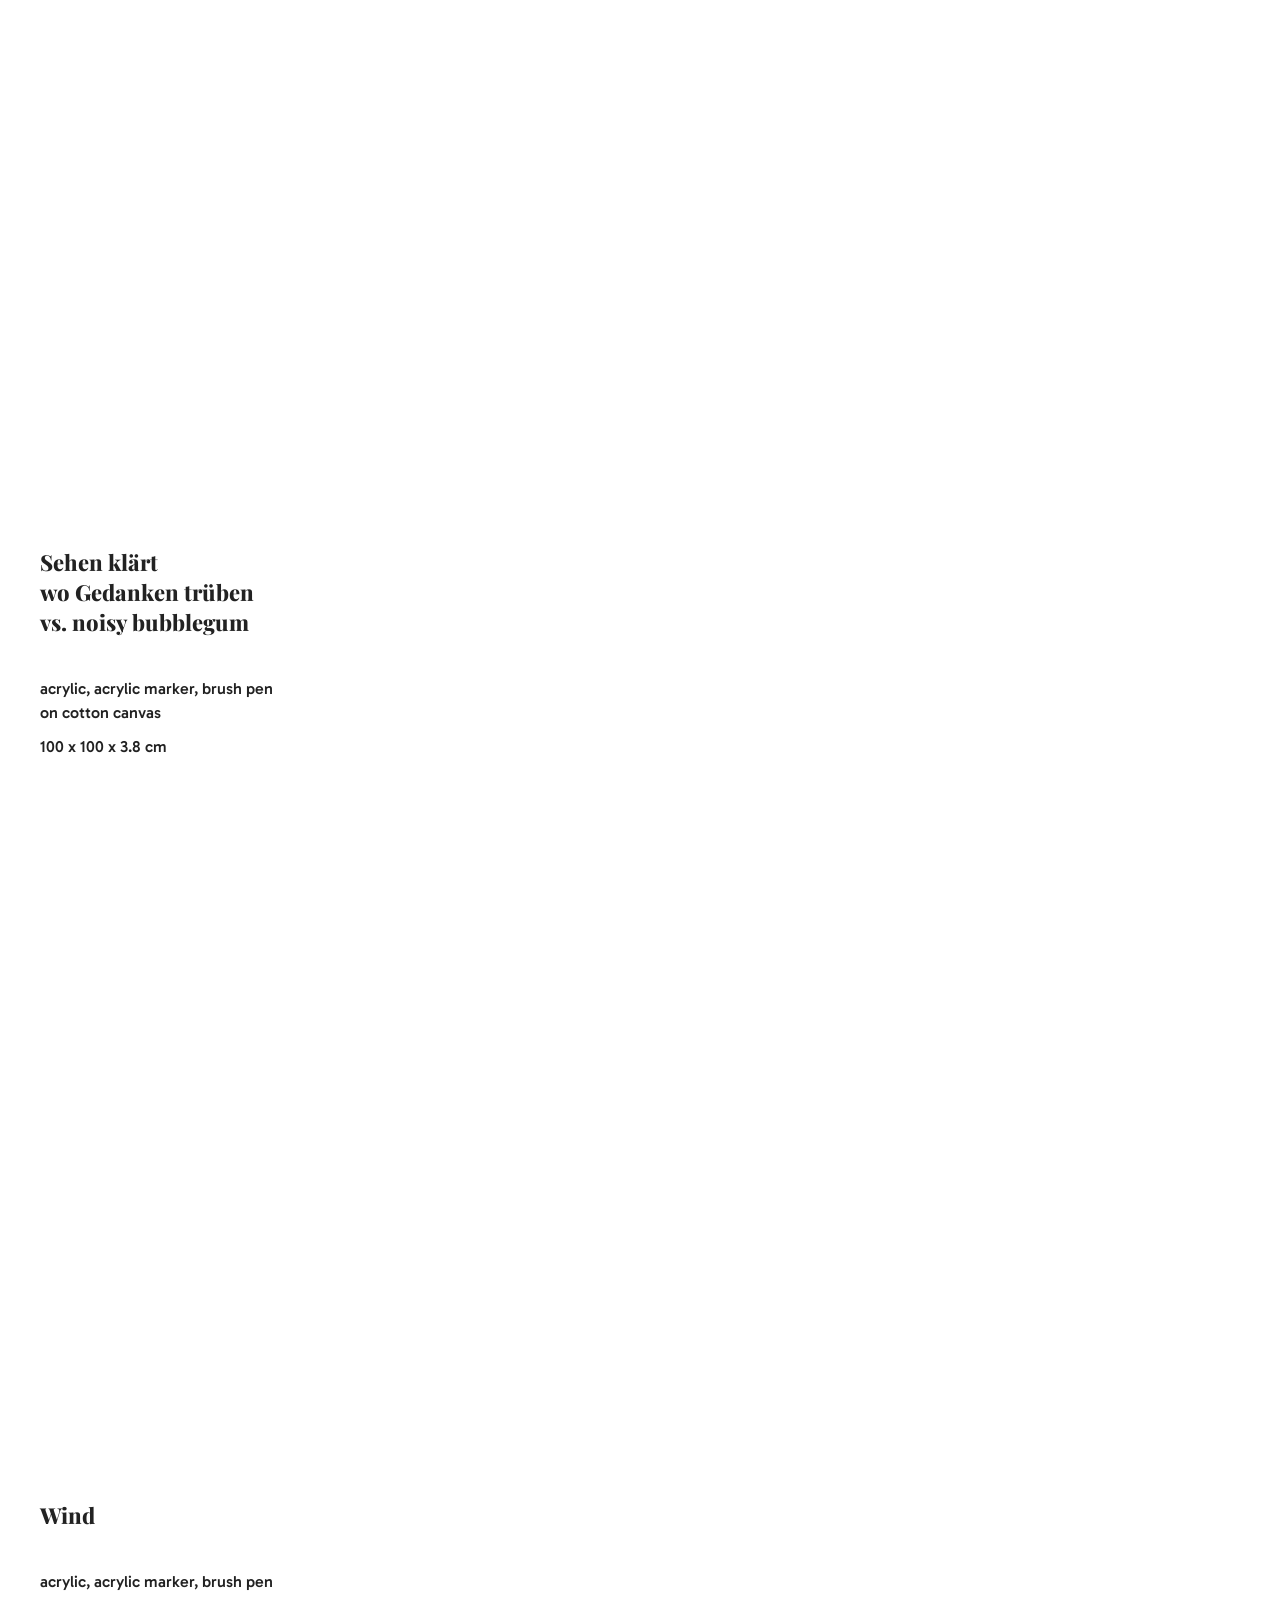
==== commit 9975f705: "added data non snippet" ====
--- a/index.html
+++ b/index.html
@@ -74,7 +74,7 @@
 <h1 class="visually-hidden">original abstract paintings and mixed-media works</h1>
 
 <!-- Top Right Navigation -->
-<div class="top-right">
+<div class="top-right" data-nosnippet>
     <a href="contact.html">contact</a>
 </div>
 
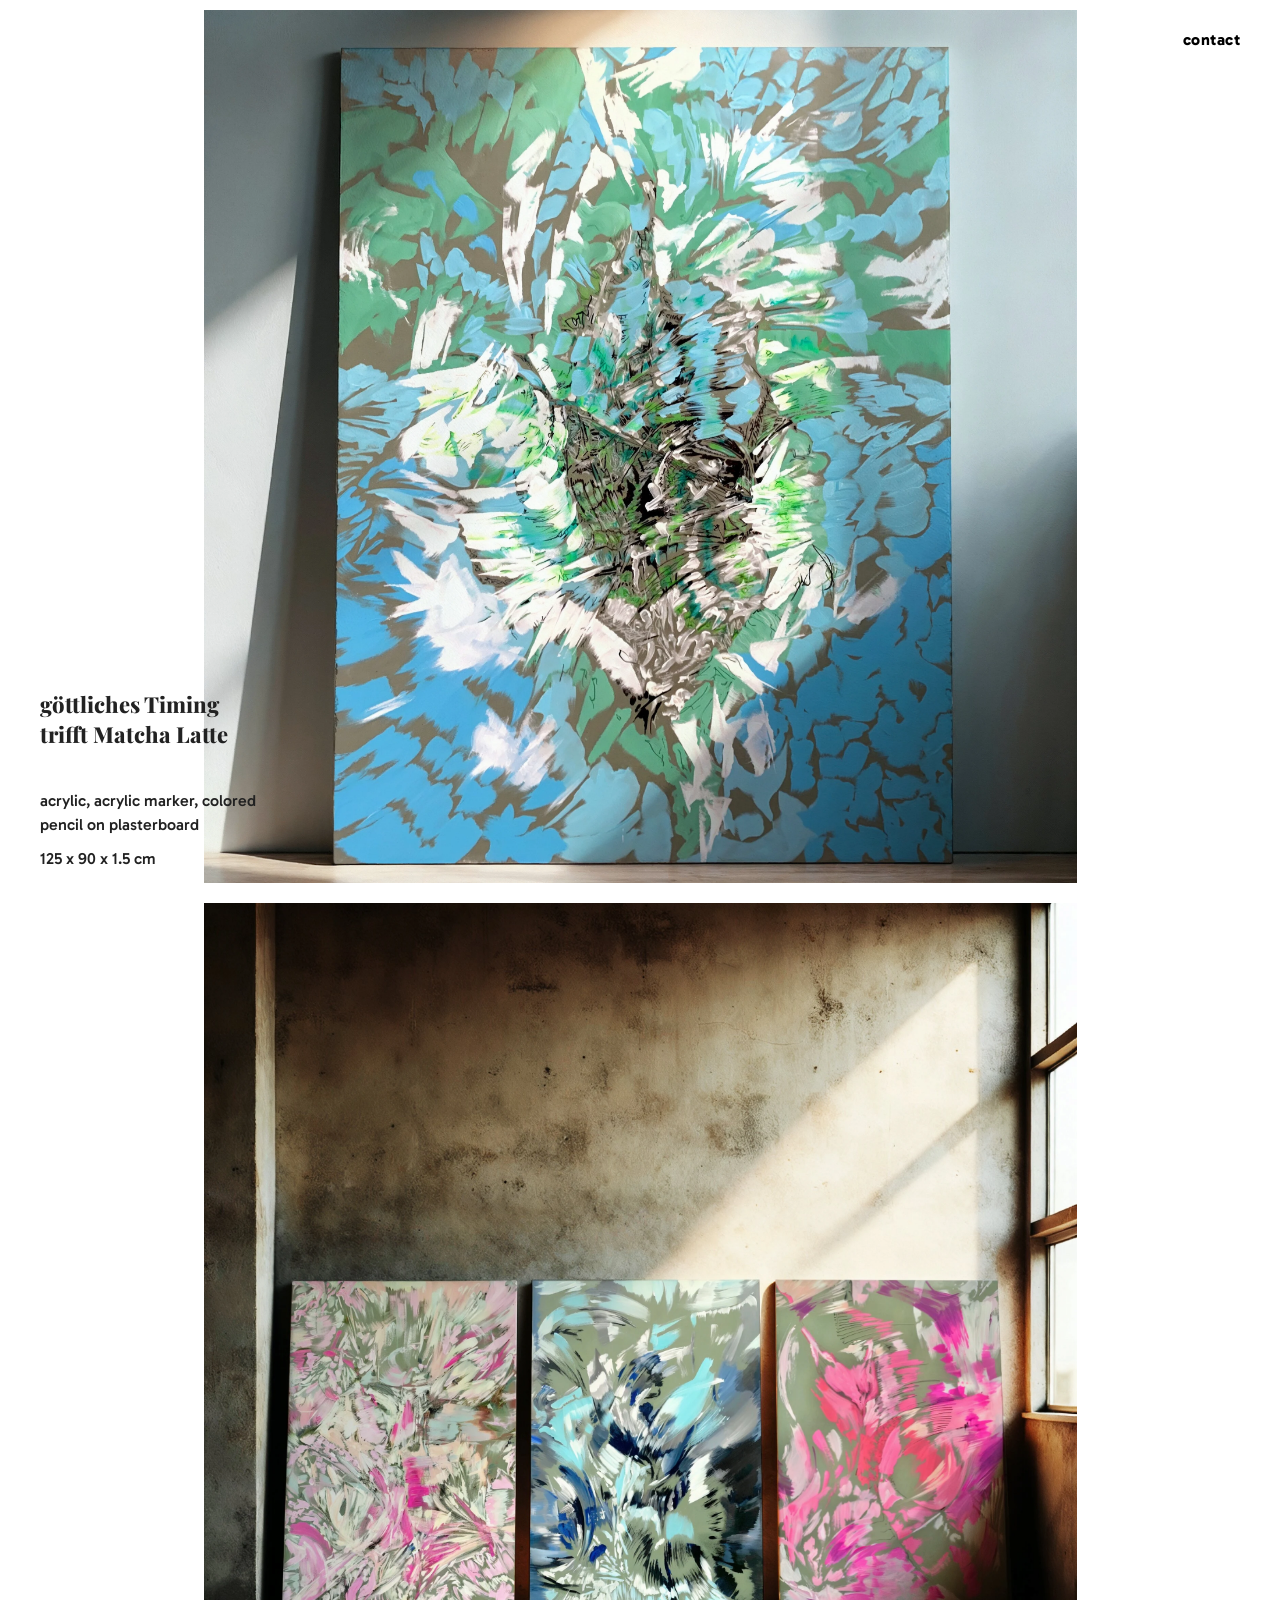
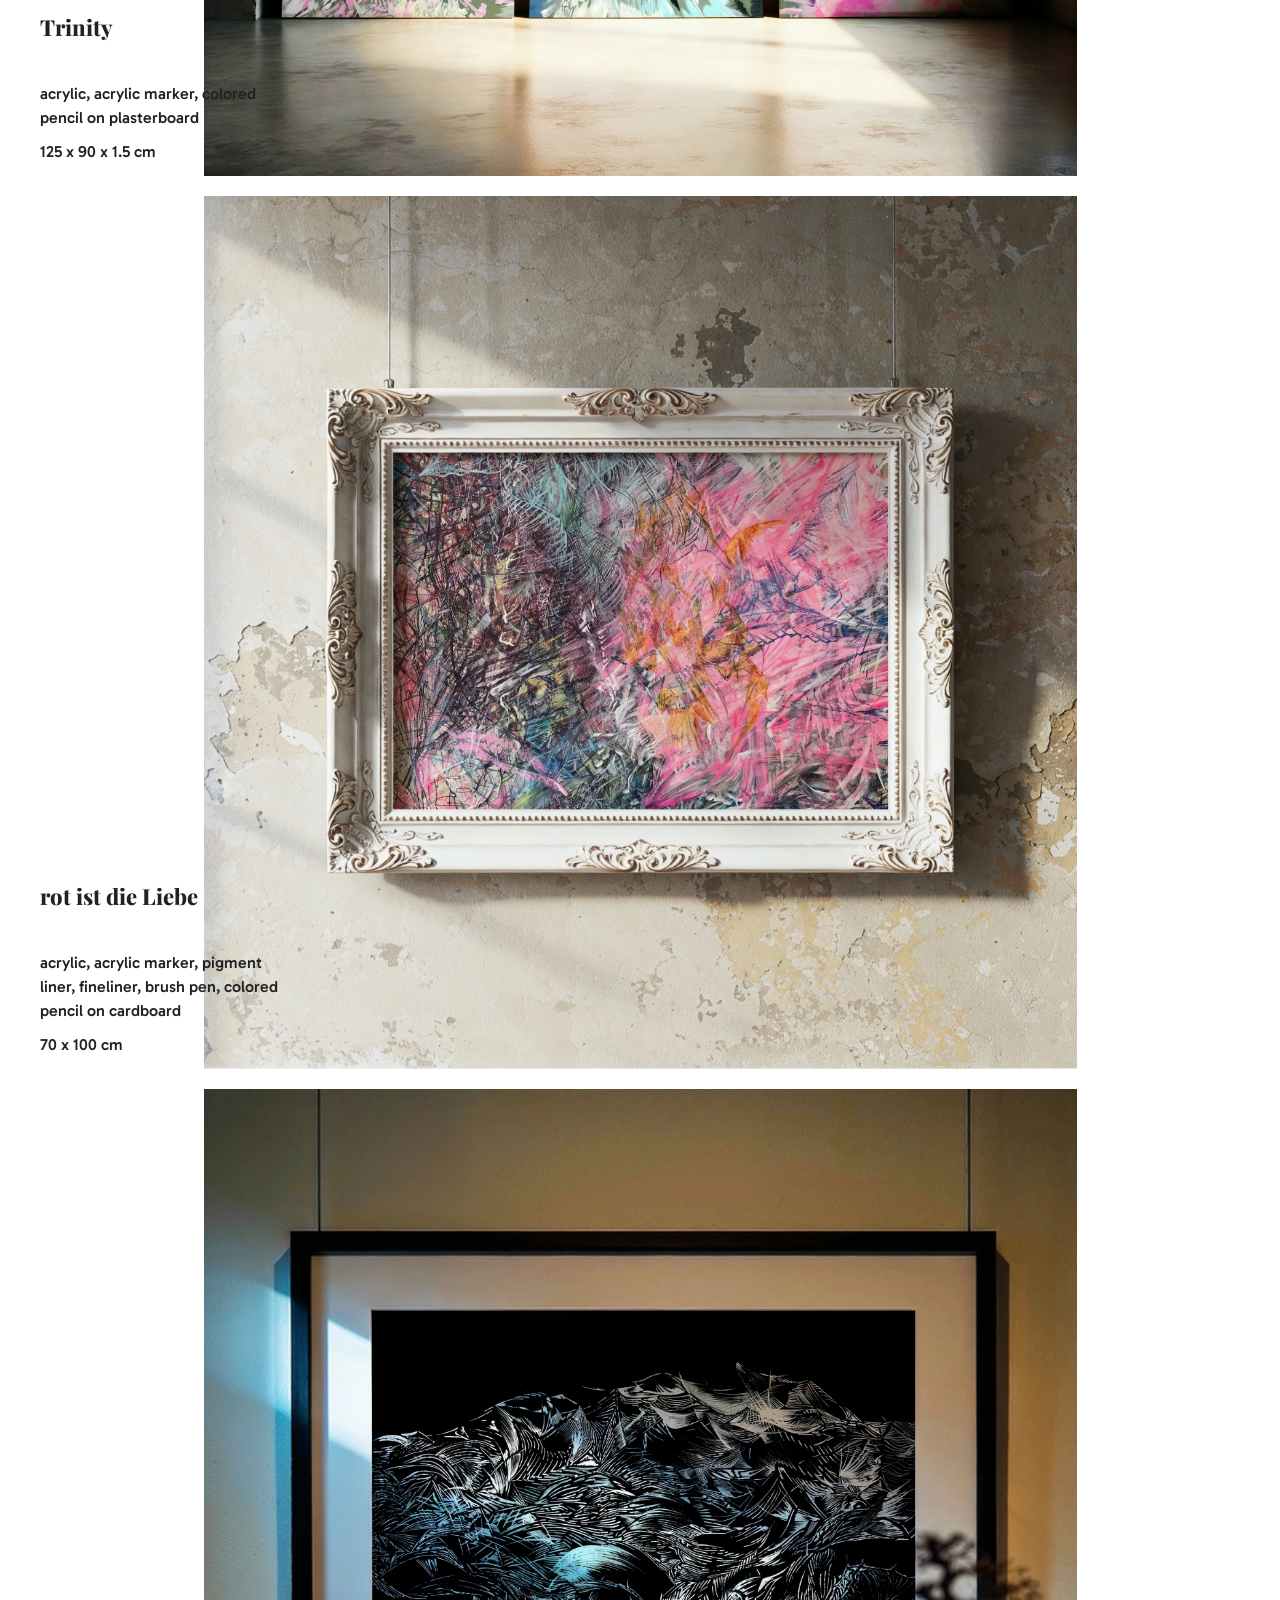
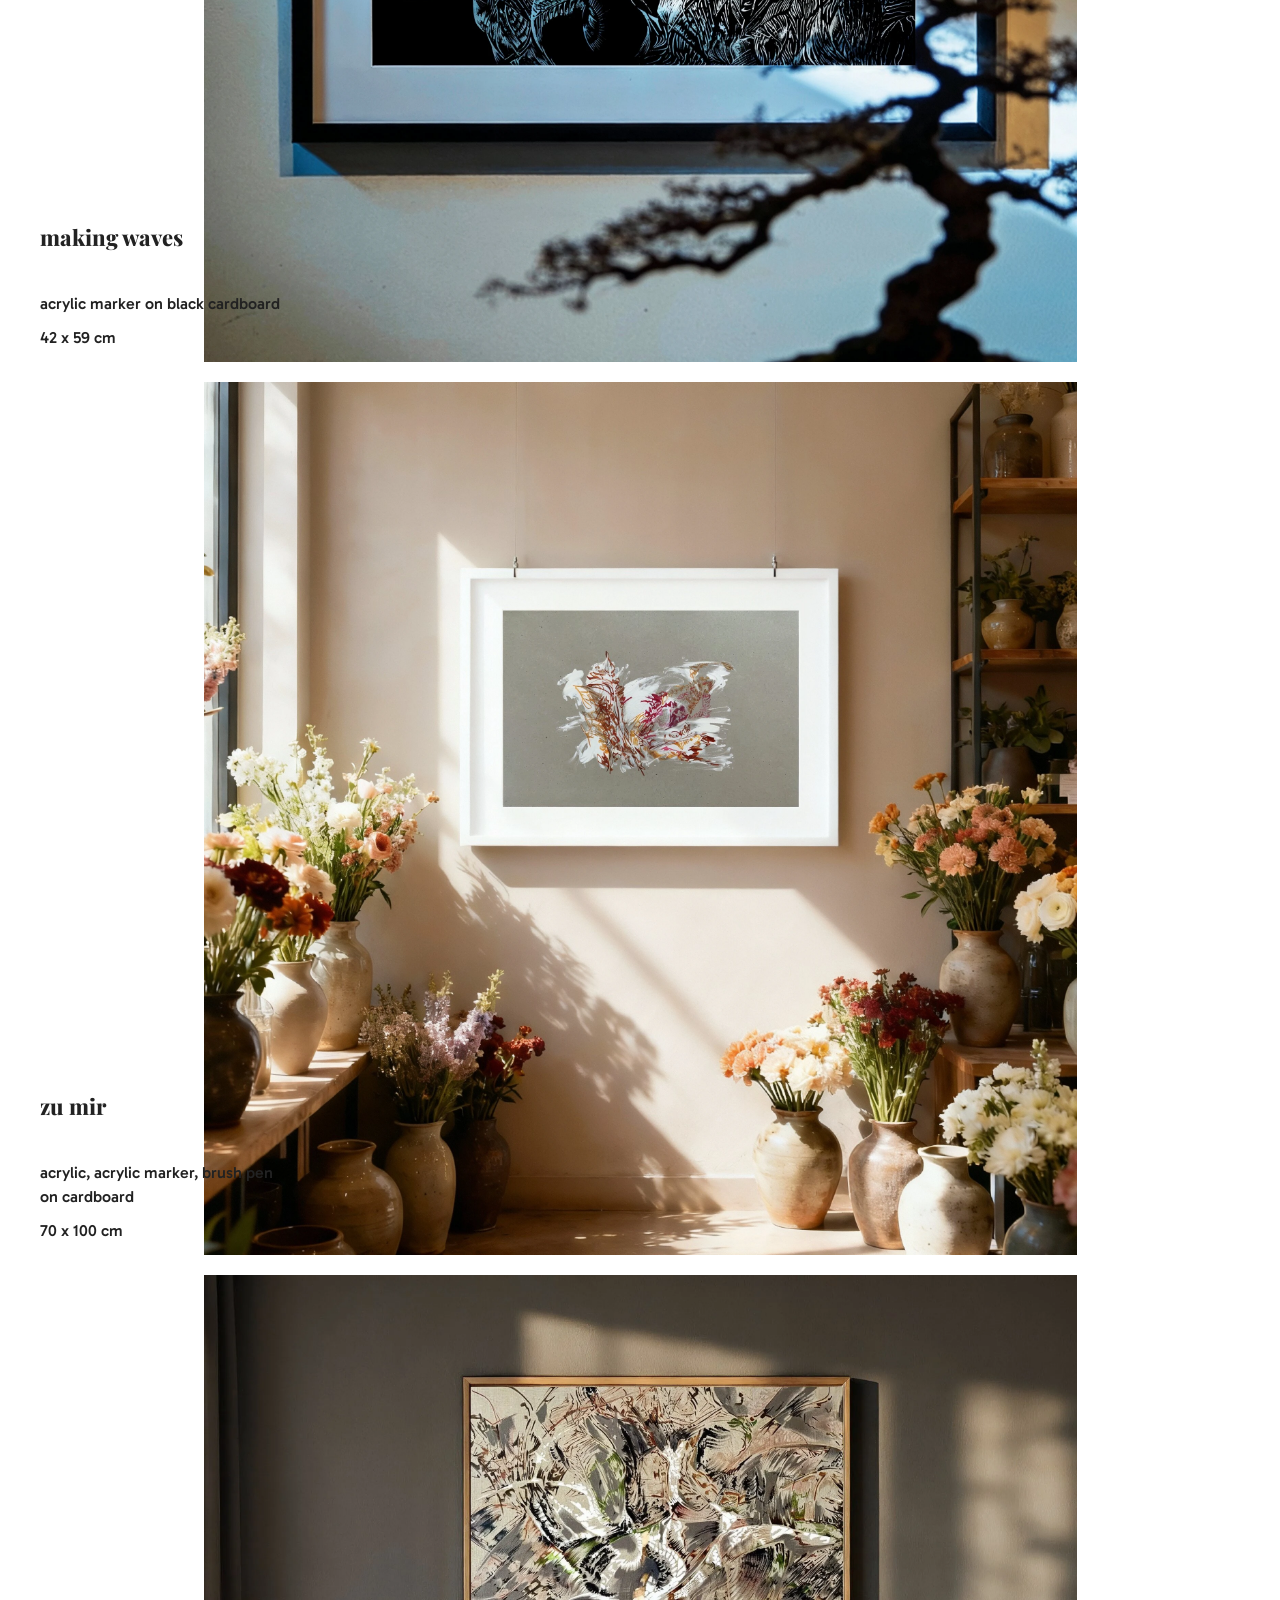
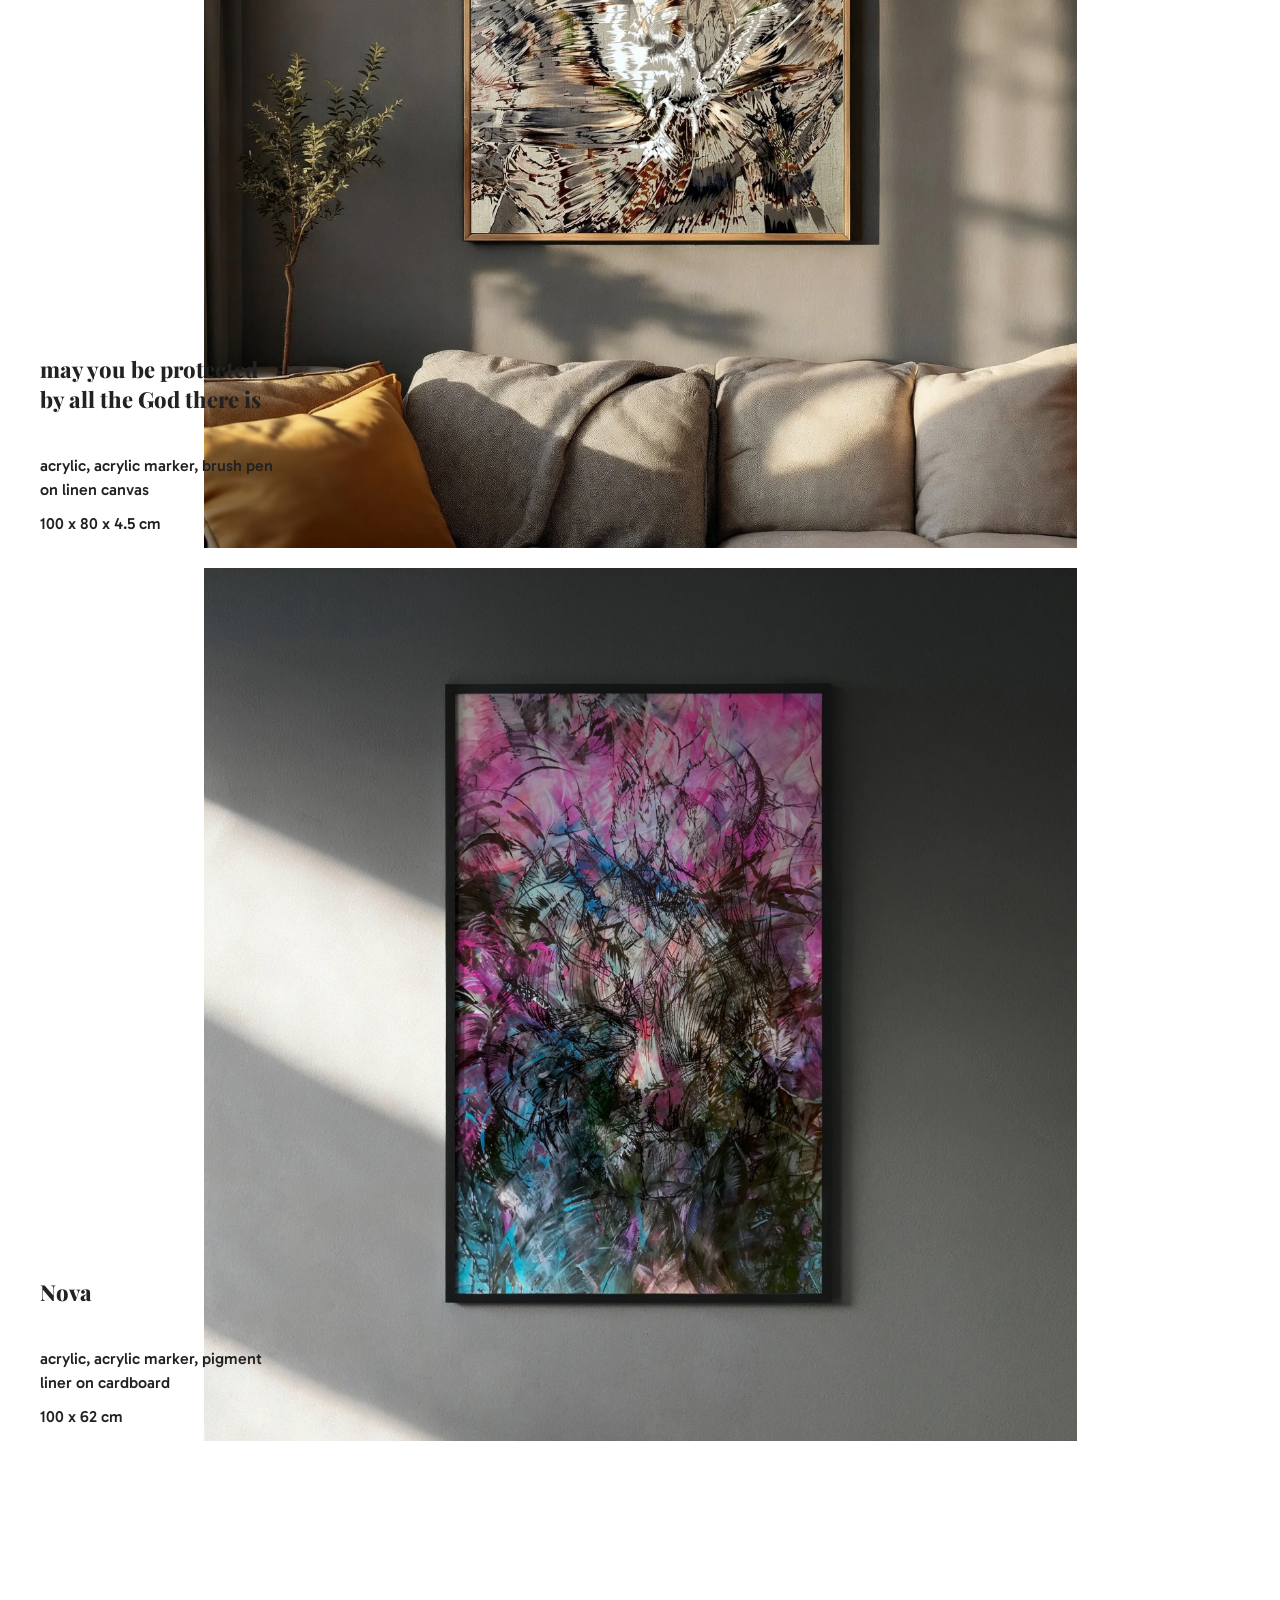
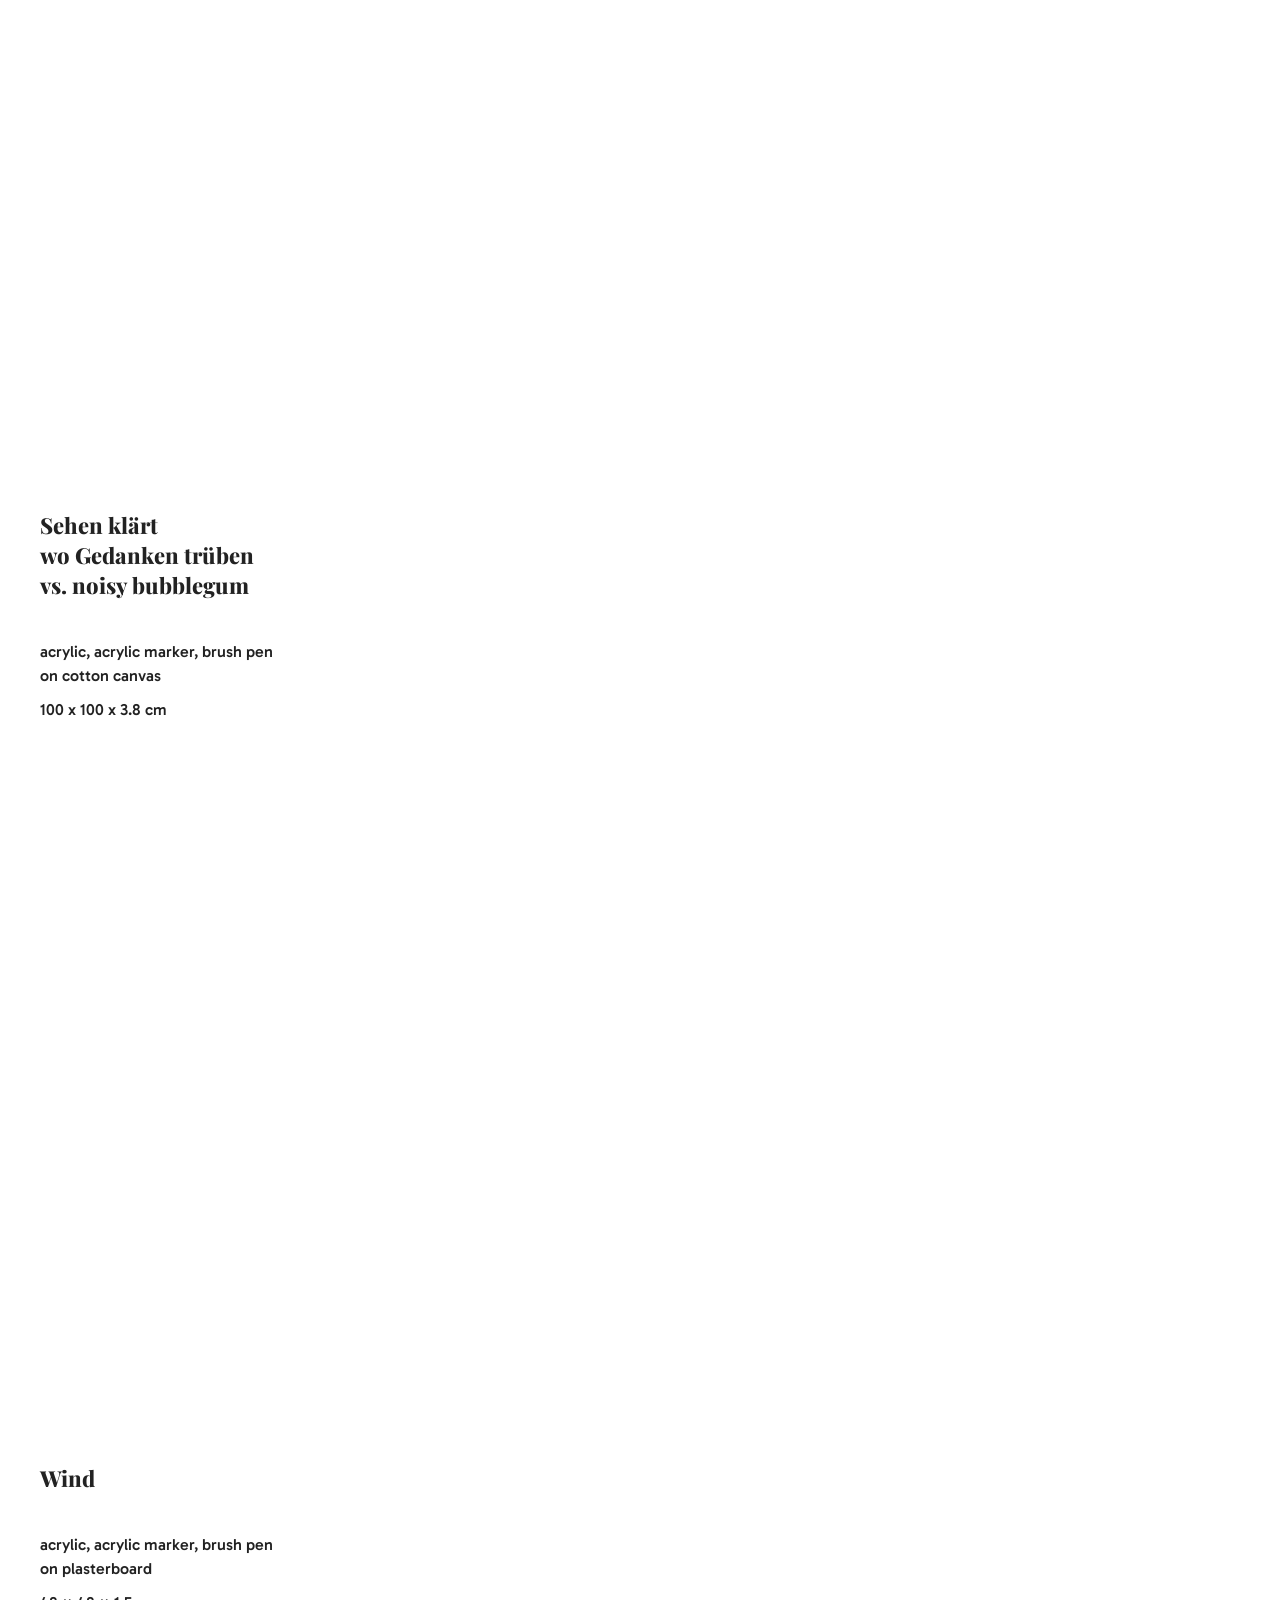
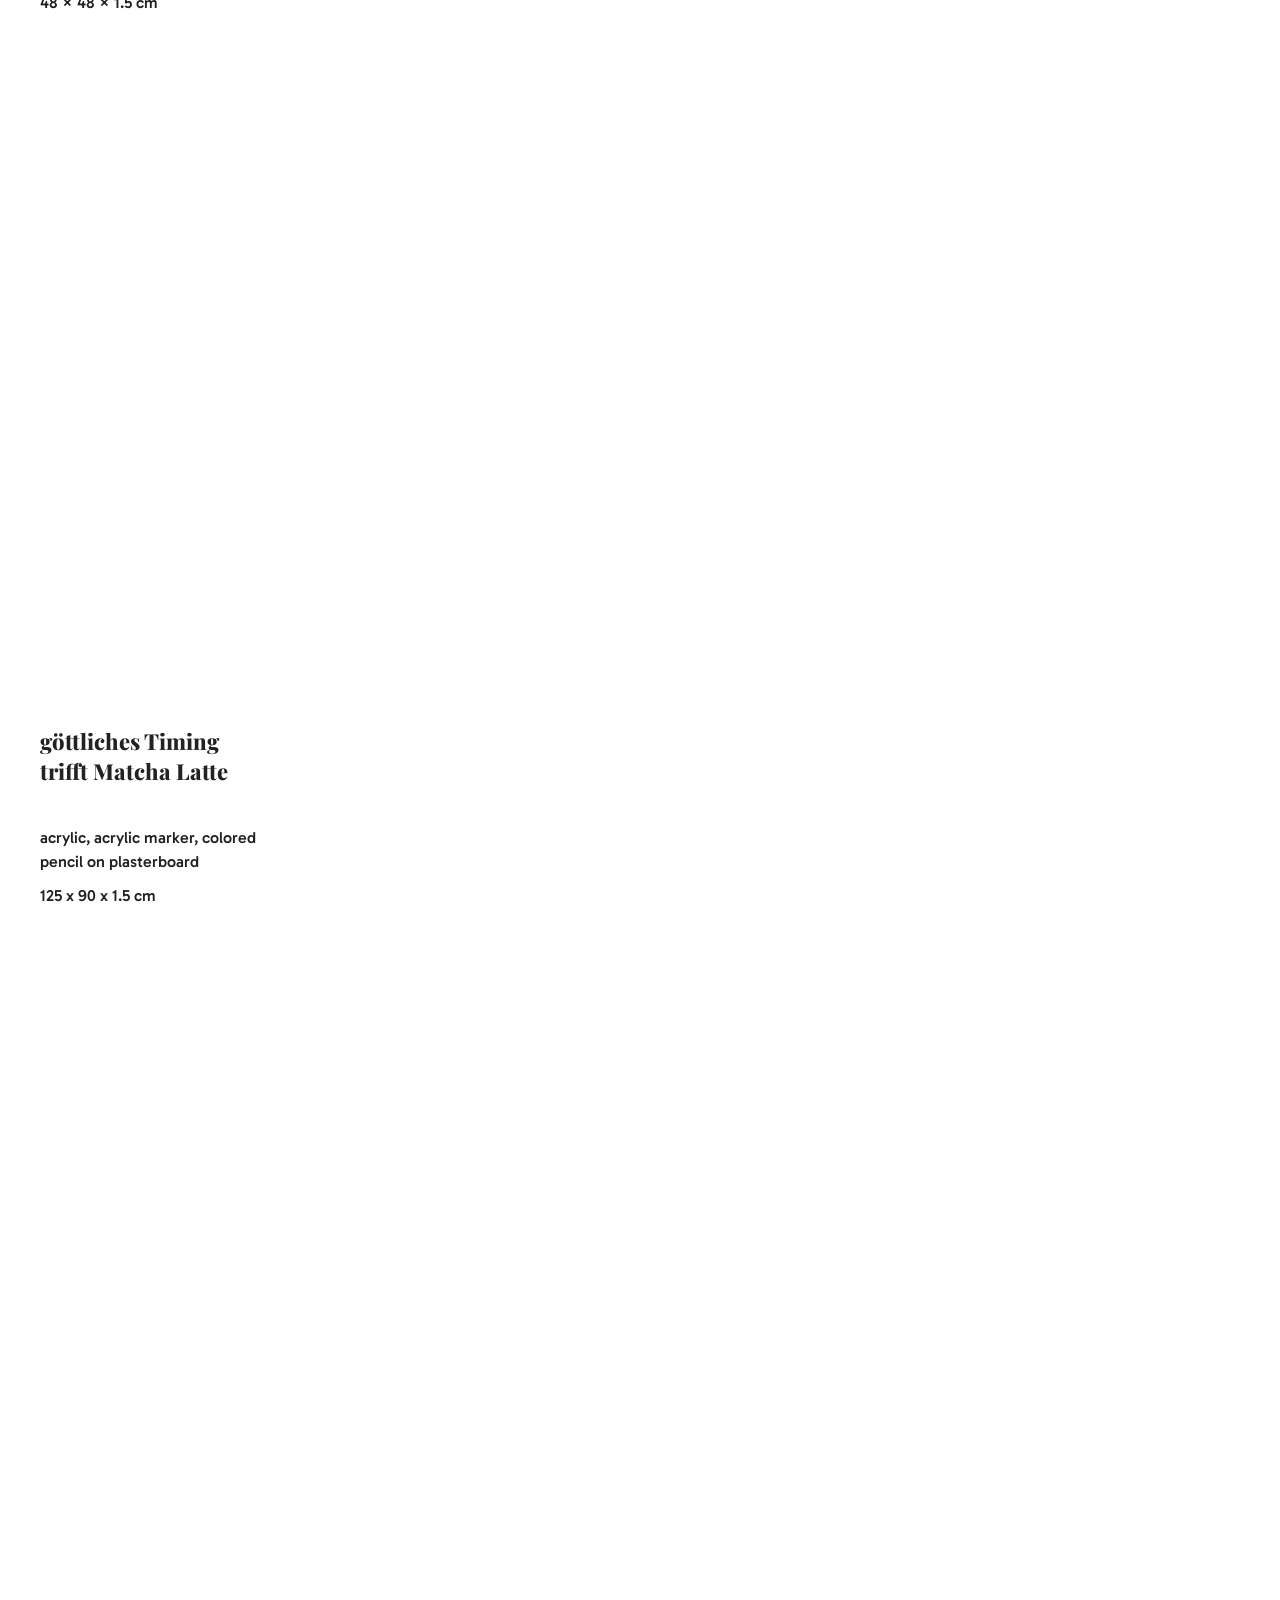
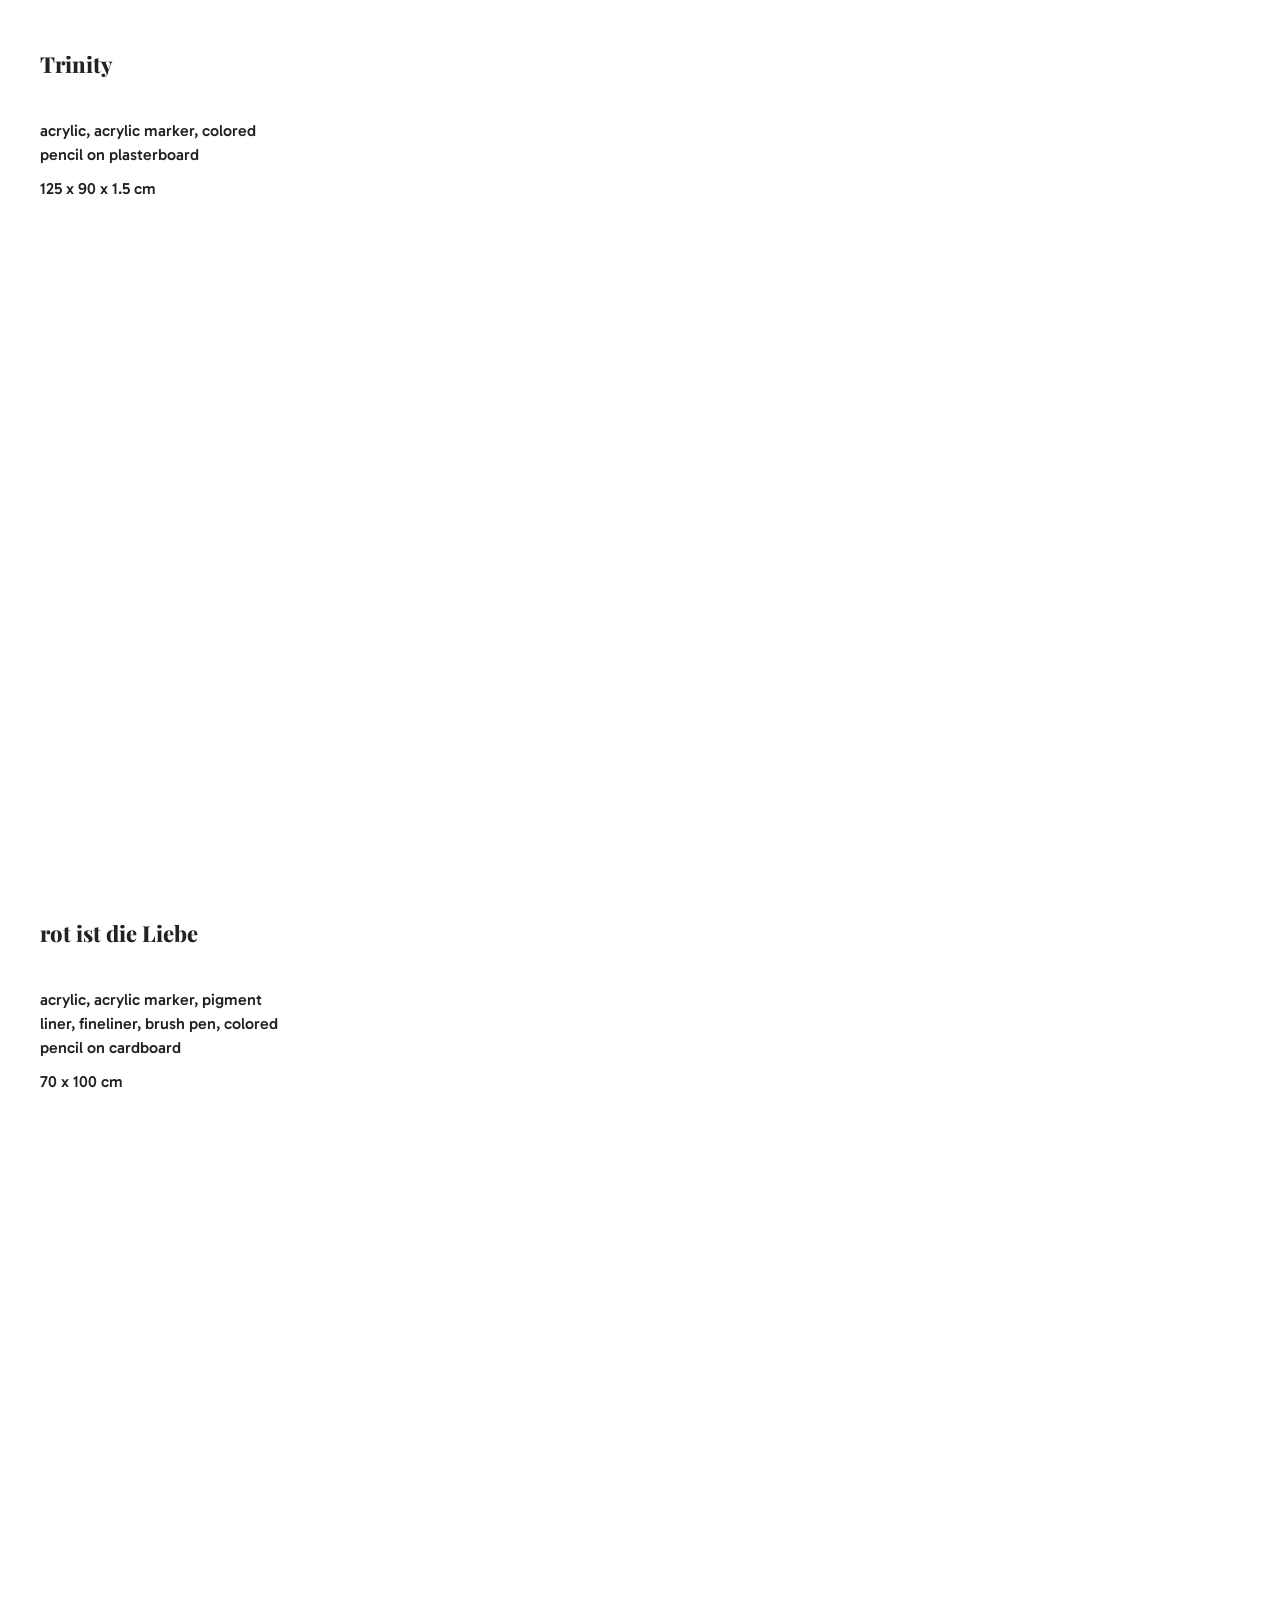
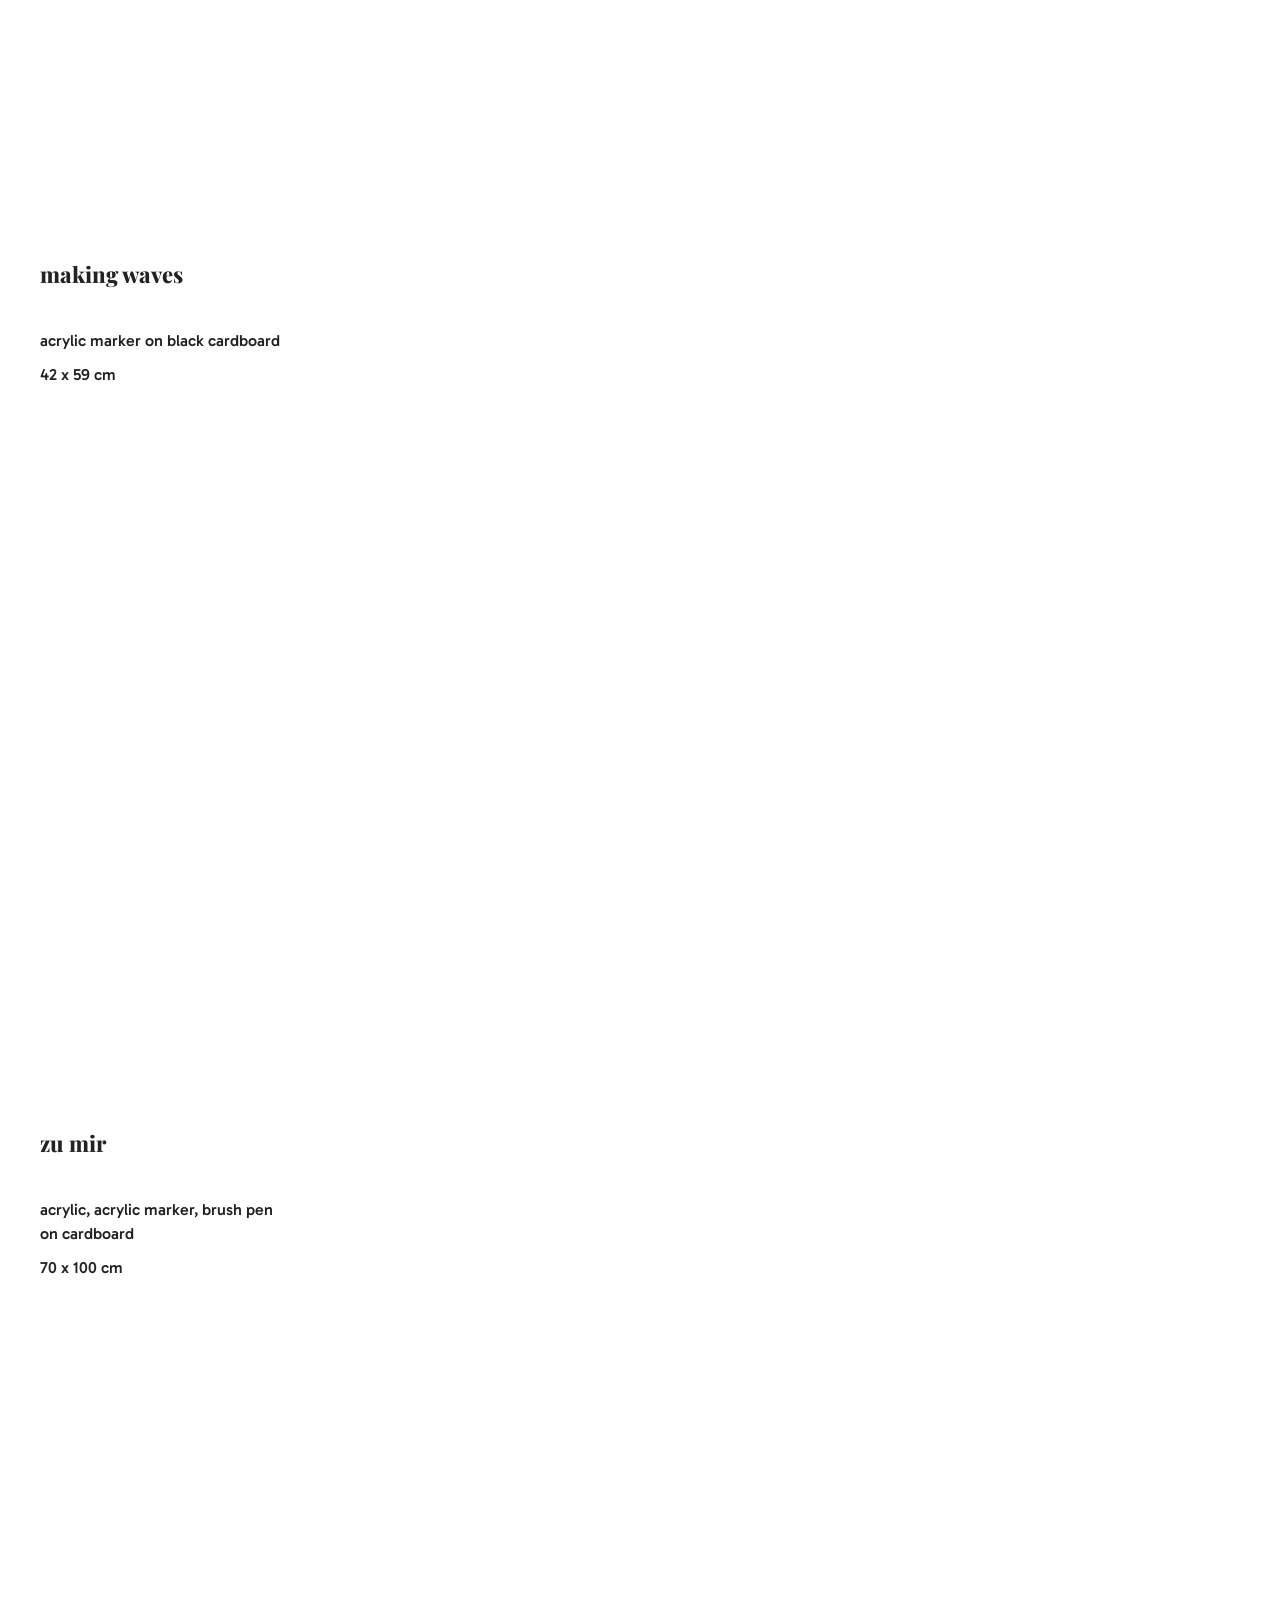
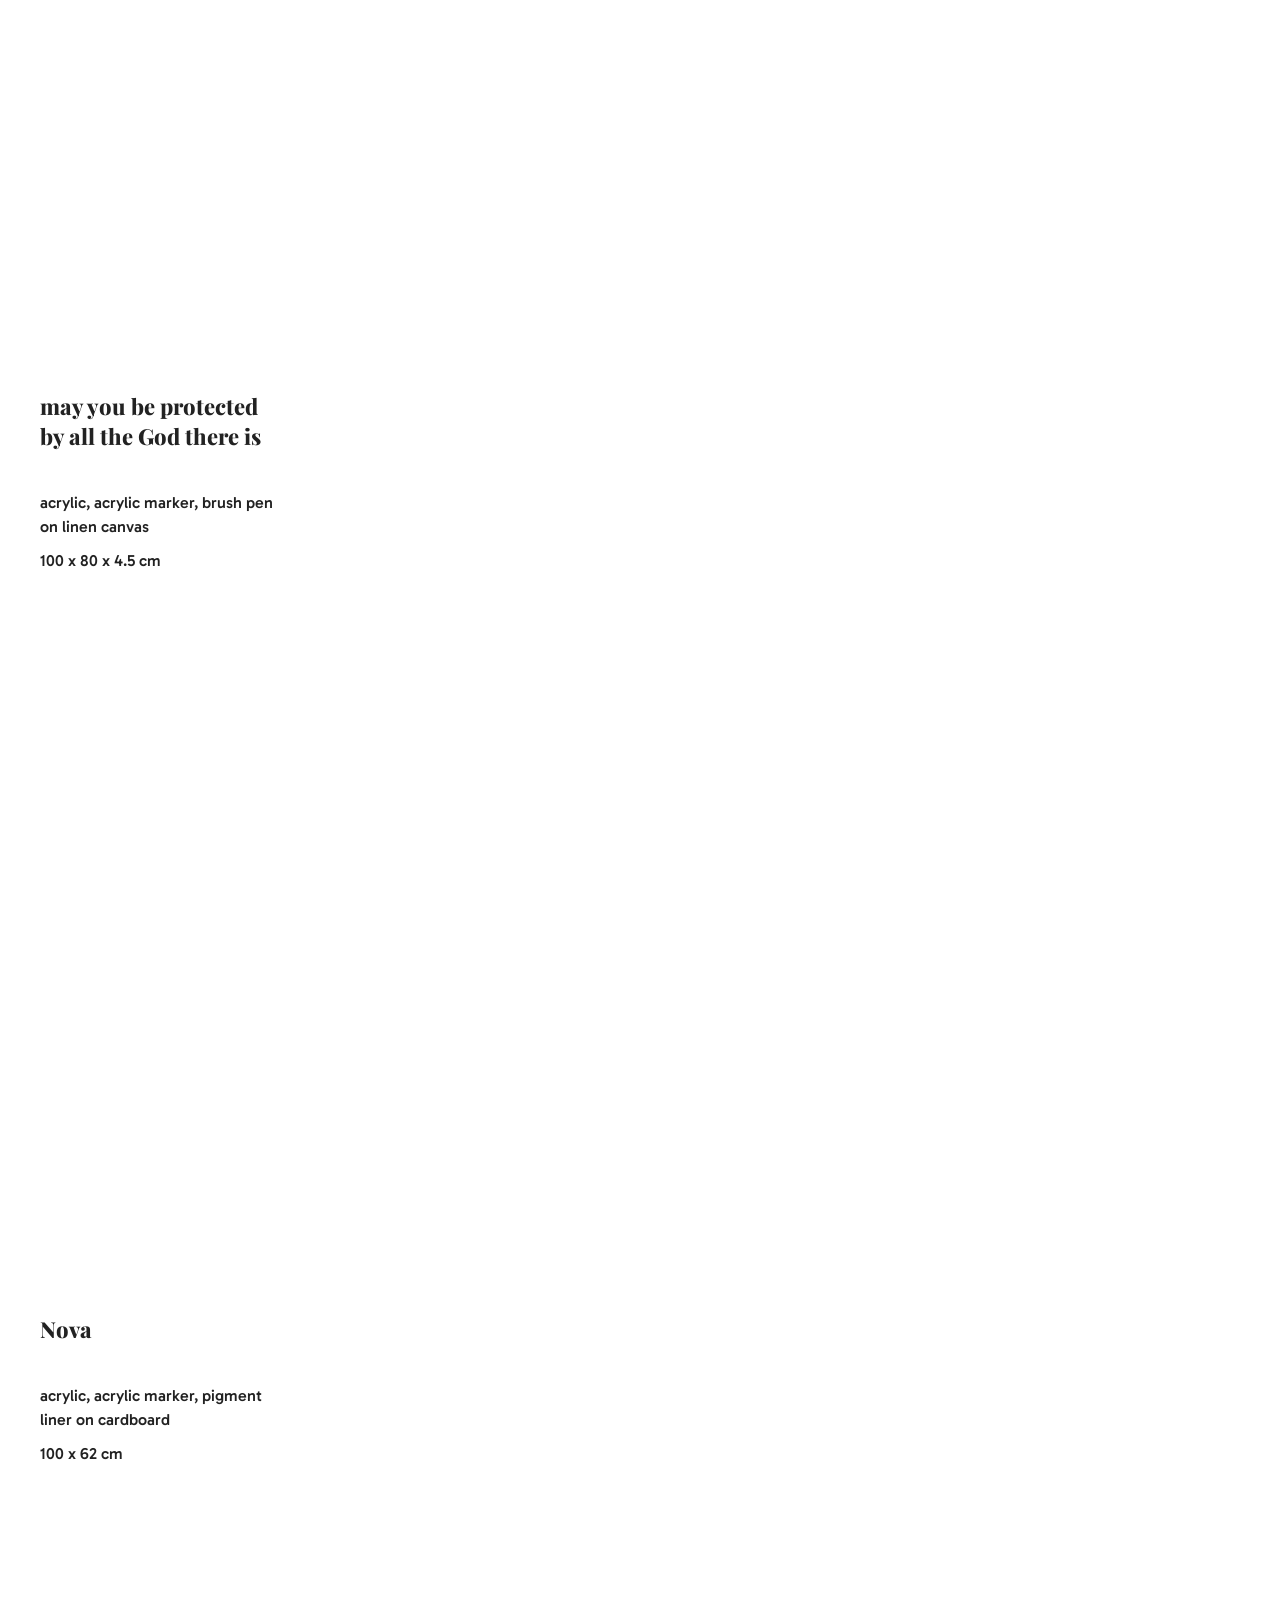
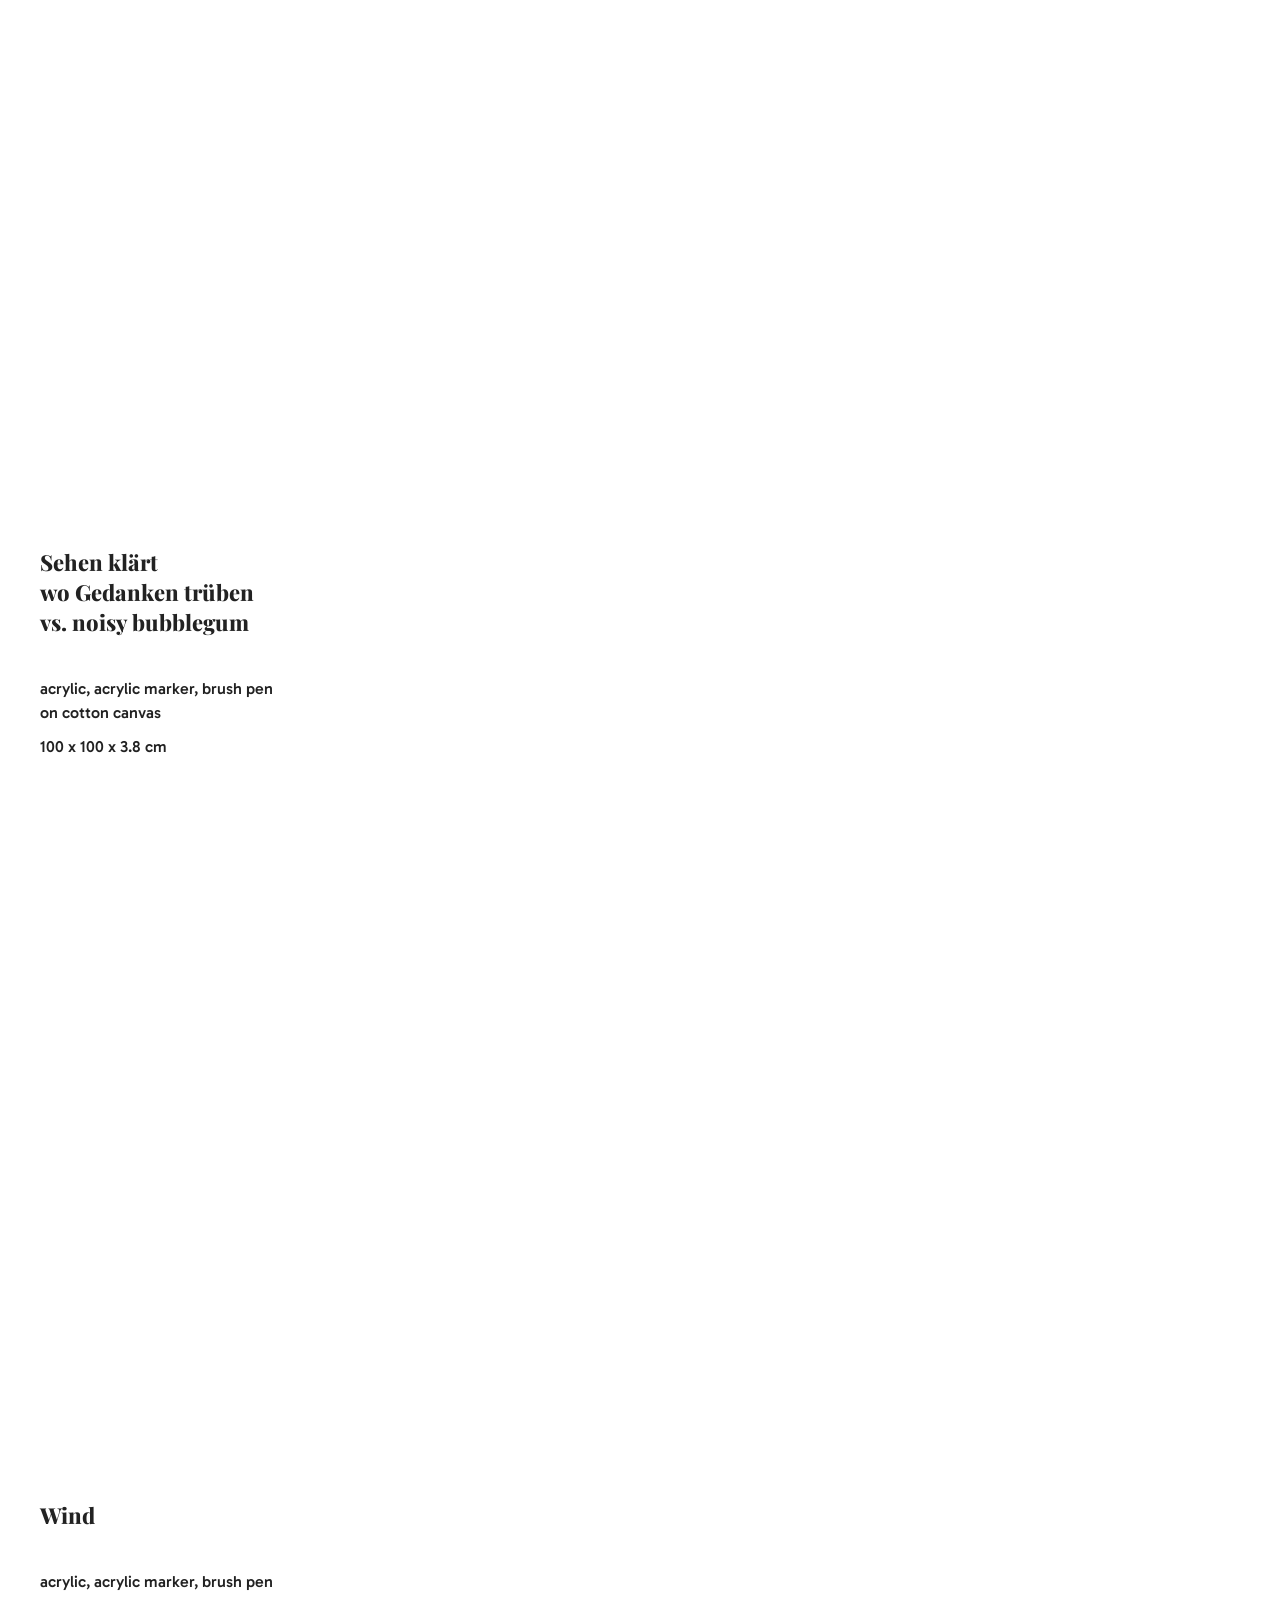
==== commit 7ece34a7: "added data non snippet on alt texts" ====
--- a/index.html
+++ b/index.html
@@ -152,7 +152,7 @@
          sizes="(max-width: 1100px) 100vw, calc(97vh * 1.0000)"
          width="3000" height="3000"
          alt="göttliches Timing trifft Matcha Latte" loading="eager" fetchpriority="high" decoding="async"> -->
-           <img src="assets/images/homepage/1-gottliches-Timing-trifft-Matcha-Latte.webp" alt="Artwork 7" loading="eager" fetchpriority="high" decoding="async">   
+           <div data-nosnippet style="display:contents"><img src="assets/images/homepage/1-gottliches-Timing-trifft-Matcha-Latte.webp" alt="göttliches Timing trifft Matcha Latte – acrylic on plasterboard" loading="eager" fetchpriority="high" decoding="async"></div>   
     </a>
 
     <!-- Artwork 8: capricorn sun, libra moon, virgo rising (FIXED) -->
@@ -171,7 +171,7 @@
          sizes="(max-width: 1100px) 100vw, calc(97vh * 1.0000)"
          width="2560" height="2560"
          alt="capricorn sun, libra moon, virgo rising" loading="lazy" decoding="async"> -->
-         <img src="assets/images/homepage/2-capricorn-sun-libra-moon-virgo-rising.webp" alt="Artwork 8" loading="lazy" decoding="async" sizes="(max-width: 1100px) 100vw, calc(97vh * 1.0000)" width="2200" height="2200">    
+         <div data-nosnippet style="display:contents"><img src="assets/images/homepage/2-capricorn-sun-libra-moon-virgo-rising.webp" alt="Trinity – acrylic on plasterboard" loading="lazy" decoding="async" sizes="(max-width: 1100px) 100vw, calc(97vh * 1.0000)" width="2200" height="2200"></div>    
     </a>
 
     <!-- Artwork 9: rot ist die Liebe  -->
@@ -189,7 +189,7 @@
          sizes="(max-width: 1100px) 100vw, calc(97vh * 1.0000)"
          width="2400" height="2400"
          alt="rot ist die Liebe" loading="lazy" decoding="async"> -->
-            <img src="assets/images/homepage/3-rot-ist-die-Liebe.webp" alt="Artwork 9" loading="lazy" decoding="async" sizes="(max-width: 1100px) 100vw, calc(97vh * 1.0000)" width="2200" height="2200">   
+            <div data-nosnippet style="display:contents"><img src="assets/images/homepage/3-rot-ist-die-Liebe.webp" alt="rot ist die Liebe – mixed media on cardboard" loading="lazy" decoding="async" sizes="(max-width: 1100px) 100vw, calc(97vh * 1.0000)" width="2200" height="2200"></div>   
 
     </a>
 
@@ -227,7 +227,7 @@
          sizes="(max-width: 1100px) 100vw, calc(97vh * 1.0000)"
          width="2560" height="2560"
          alt="making waves" loading="lazy" decoding="async"> -->
-         <img src="assets/images/homepage/4-making-waves.webp" alt="Artwork 12" loading="lazy" decoding="async" sizes="(max-width: 1100px) 100vw, calc(97vh * 1.0000)" width="2400" height="2400">    
+         <div data-nosnippet style="display:contents"><img src="assets/images/homepage/4-making-waves.webp" alt="making waves – acrylic marker on black cardboard" loading="lazy" decoding="async" sizes="(max-width: 1100px) 100vw, calc(97vh * 1.0000)" width="2400" height="2400"></div>    
     </a>
 
     <!-- Artwork 12: zu mir -->
@@ -246,8 +246,8 @@
          sizes="(max-width: 1100px) 100vw, calc(97vh * 1.0000)"
          width="2560" height="2560"
          alt="zu mir" loading="lazy" decoding="async"> -->
-          <img src="assets/images/homepage/5-zu-mir.webp" alt="Artwork 12" loading="lazy" decoding="async"  sizes="(max-width: 1100px) 100vw, calc(97vh * 1.0000)"
-         width="2400" height="2400">   
+          <div data-nosnippet style="display:contents"><img src="assets/images/homepage/5-zu-mir.webp" alt="zu mir – mixed media on cardboard" loading="lazy" decoding="async"  sizes="(max-width: 1100px) 100vw, calc(97vh * 1.0000)"
+         width="2400" height="2400"></div>   
     </a>
 
     <!--<a class="scroll-item">
@@ -315,8 +315,8 @@
          sizes="(max-width: 1100px) 100vw, calc(97vh * 1.0000)"
          width="2560" height="2560"
          alt="may you be protected by all the God there is" loading="lazy" decoding="async"> -->
-          <img src="assets/images/homepage/6-may-you-be-protected-by-all-the-God-there-is.webp" alt="Artwork 18" loading="lazy" decoding="async" sizes="(max-width: 1100px) 100vw, calc(97vh * 1.0000)"
-         width="2400" height="2400">  
+          <div data-nosnippet style="display:contents"><img src="assets/images/homepage/6-may-you-be-protected-by-all-the-God-there-is.webp" alt="may you be protected by all the God there is – acrylic on linen canvas" loading="lazy" decoding="async" sizes="(max-width: 1100px) 100vw, calc(97vh * 1.0000)"
+         width="2400" height="2400"></div>  
     </a>
 
     <!-- Nova -->
@@ -335,8 +335,8 @@
          sizes="(max-width: 1100px) 100vw, calc(97vh * 1.0000)"
          width="2560" height="2560"
          alt="Nova" loading="lazy" decoding="async"> -->
-           <img src="assets/images/homepage/7-Nova.webp" alt="Artwork 18" loading="lazy" decoding="async" sizes="(max-width: 1100px) 100vw, calc(97vh * 1.0000)"
-         width="2400" height="2400">    
+           <div data-nosnippet style="display:contents"><img src="assets/images/homepage/7-Nova.webp" alt="Nova – mixed media on cardboard" loading="lazy" decoding="async" sizes="(max-width: 1100px) 100vw, calc(97vh * 1.0000)"
+         width="2400" height="2400"></div>    
     </a>
     <!-- 8. Sehen klärt wo Gedanken trüben vs. noisy bubblegum -->
 <a class="scroll-item">
@@ -361,8 +361,8 @@
          sizes="(max-width: 1100px) 100vw, calc(97vh * 1.0000)"
          width="2560" height="2560"
          alt="Sehen klärt wo Gedanken trüben vs. noisy bubblegum" loading="lazy" decoding="async"> -->
-          <img src="assets/images/homepage/8-Sehen-klart-wo-Gedanken-truben-vs-noisy-bubblegum.webp" alt="Artwork 8" loading="lazy" decoding="async"  sizes="(max-width: 1100px) 100vw, calc(97vh * 1.0000)"
-         width="2400" height="2400">
+          <div data-nosnippet style="display:contents"><img src="assets/images/homepage/8-Sehen-klart-wo-Gedanken-truben-vs-noisy-bubblegum.webp" alt="Sehen klärt wo Gedanken trüben vs. noisy bubblegum – acrylic on cotton canvas" loading="lazy" decoding="async"  sizes="(max-width: 1100px) 100vw, calc(97vh * 1.0000)"
+         width="2400" height="2400"></div>
 </a>
     <!-- Aiolos' Atem -->
     <a class="scroll-item">
@@ -372,14 +372,14 @@
             <p>acrylic, acrylic marker, brush pen <br class="mobile-material-break">on plasterboard</p>
             <p>48 × 48 × 1.5 cm</p>
         </div>
-        <img src="assets/images/homepage/optimized/Aiolos-Atem-1200.webp"
+        <div data-nosnippet style="display:contents"><img src="assets/images/homepage/optimized/Aiolos-Atem-1200.webp"
          srcset="assets/images/homepage/optimized/Aiolos-Atem-800.webp 800w,
                  assets/images/homepage/optimized/Aiolos-Atem-1200.webp 1200w,
                  assets/images/homepage/optimized/Aiolos-Atem-1600.webp 1600w,
                  assets/images/homepage/optimized/Aiolos-Atem-2000.webp 2000w"
          sizes="(max-width: 1100px) 100vw, calc(97vh * 1.0000)"
          width="2200" height="2200"
-         alt="Aiolos' Atem" loading="lazy" decoding="async">
+         alt="Wind – acrylic on plasterboard" loading="lazy" decoding="async"></div>
     </a>
 
    
@@ -461,4 +461,4 @@
 
 
 
-<!--5. zu mir, nova, Sehen klärt wo Gedanken trüben vs. noisy bubblegum, Aiolos' Atem(.) when-thoughts-cloud-vision-and-visionclearsthoughts-upscaled & Sehen klärt wo Gedanken trüben vs. noisy bubblegum -->
+<!--5. zu mir, nova, Sehen klärt wo Gedanken trüben vs. noisy bubblegum, Aiolos' Atem(.) when-thoughts-cloud-vision-and-visionclearsthoughts-upscaled & Sehen klärt wo Gedanken trüben vs. noisy bubblegum -->
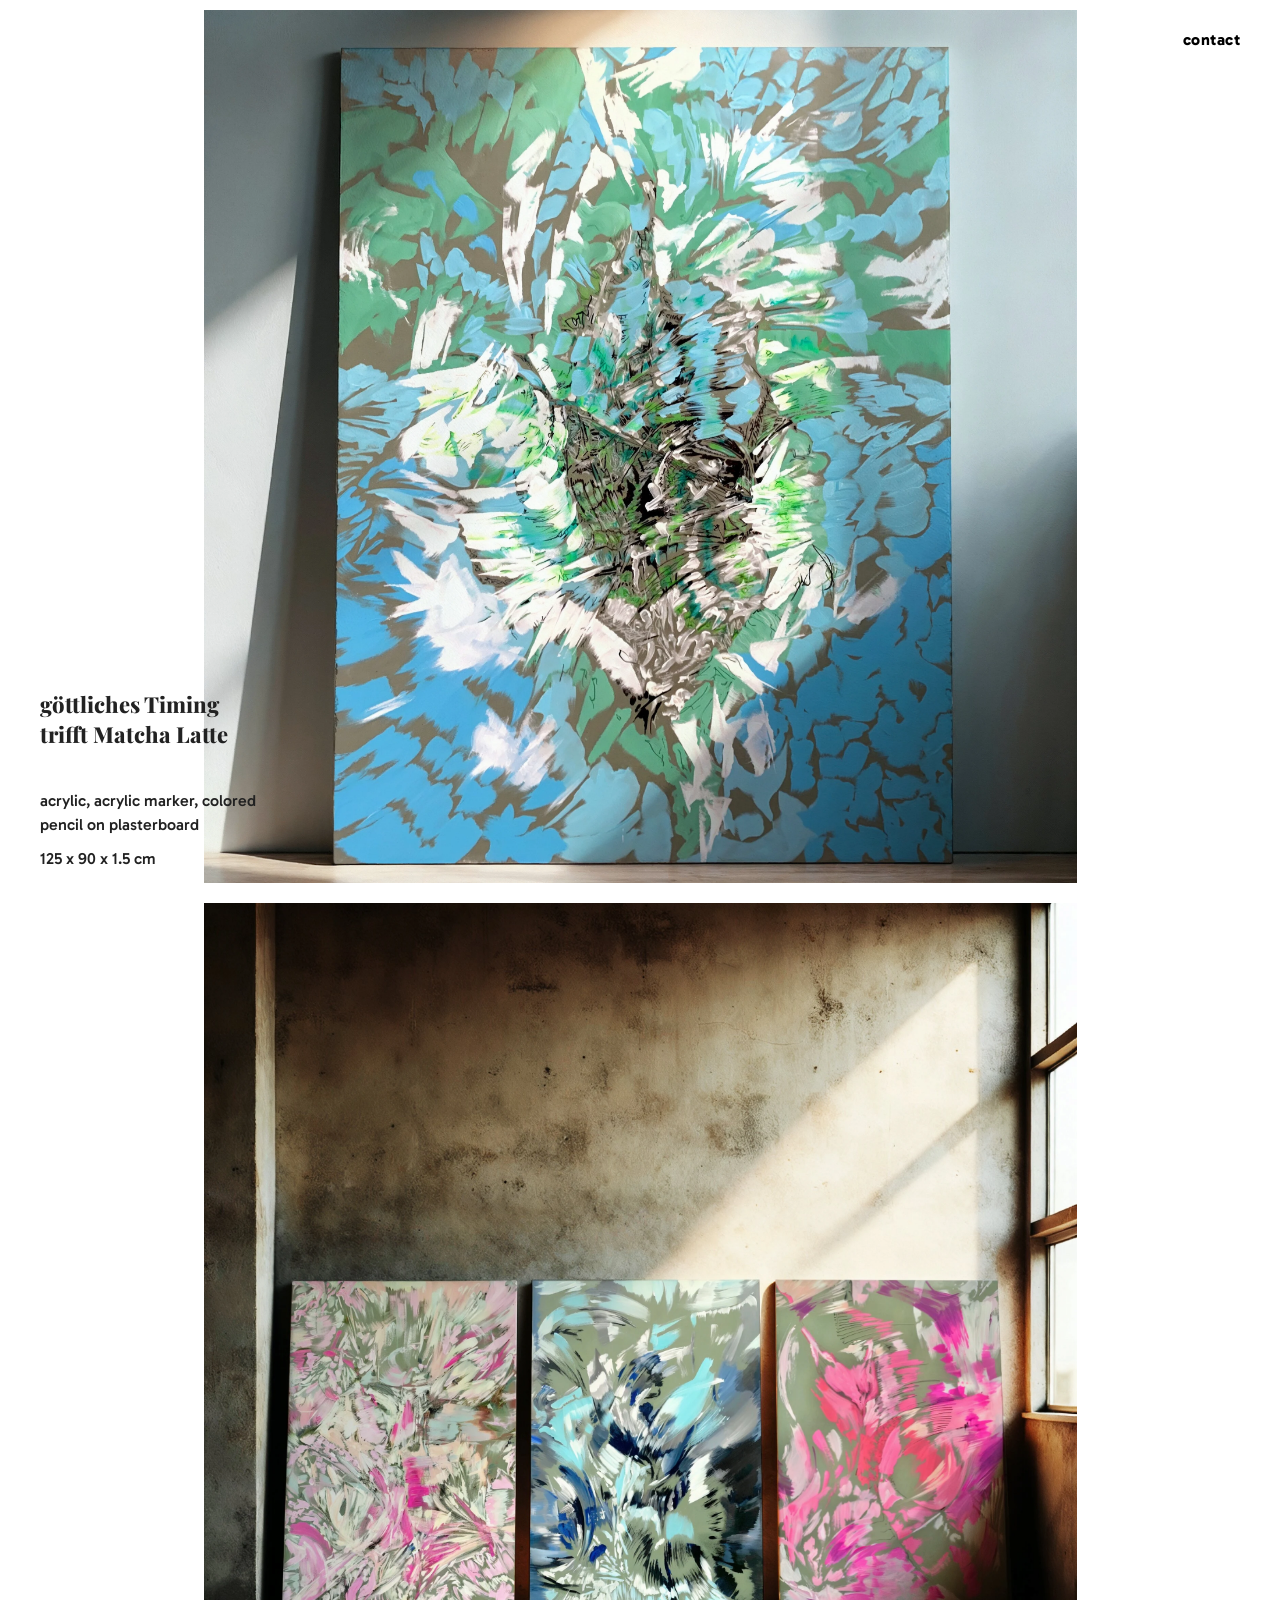
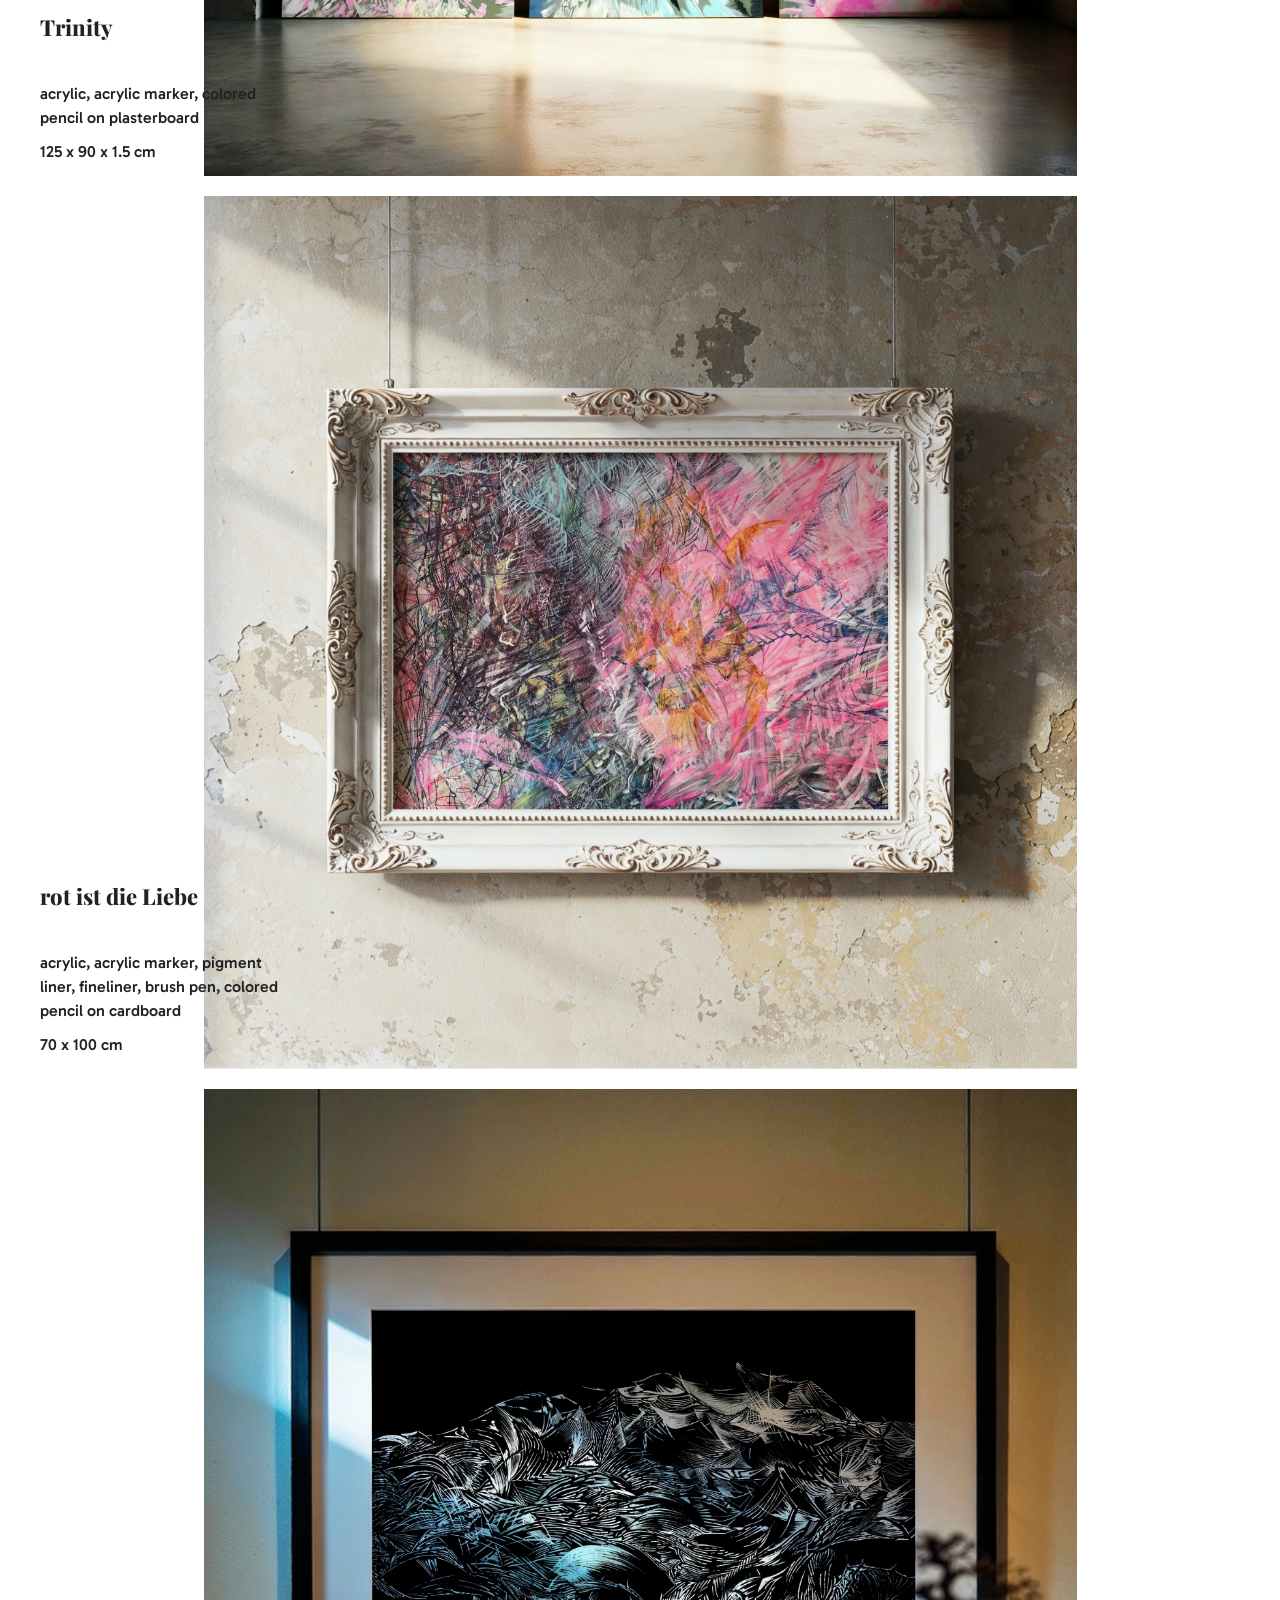
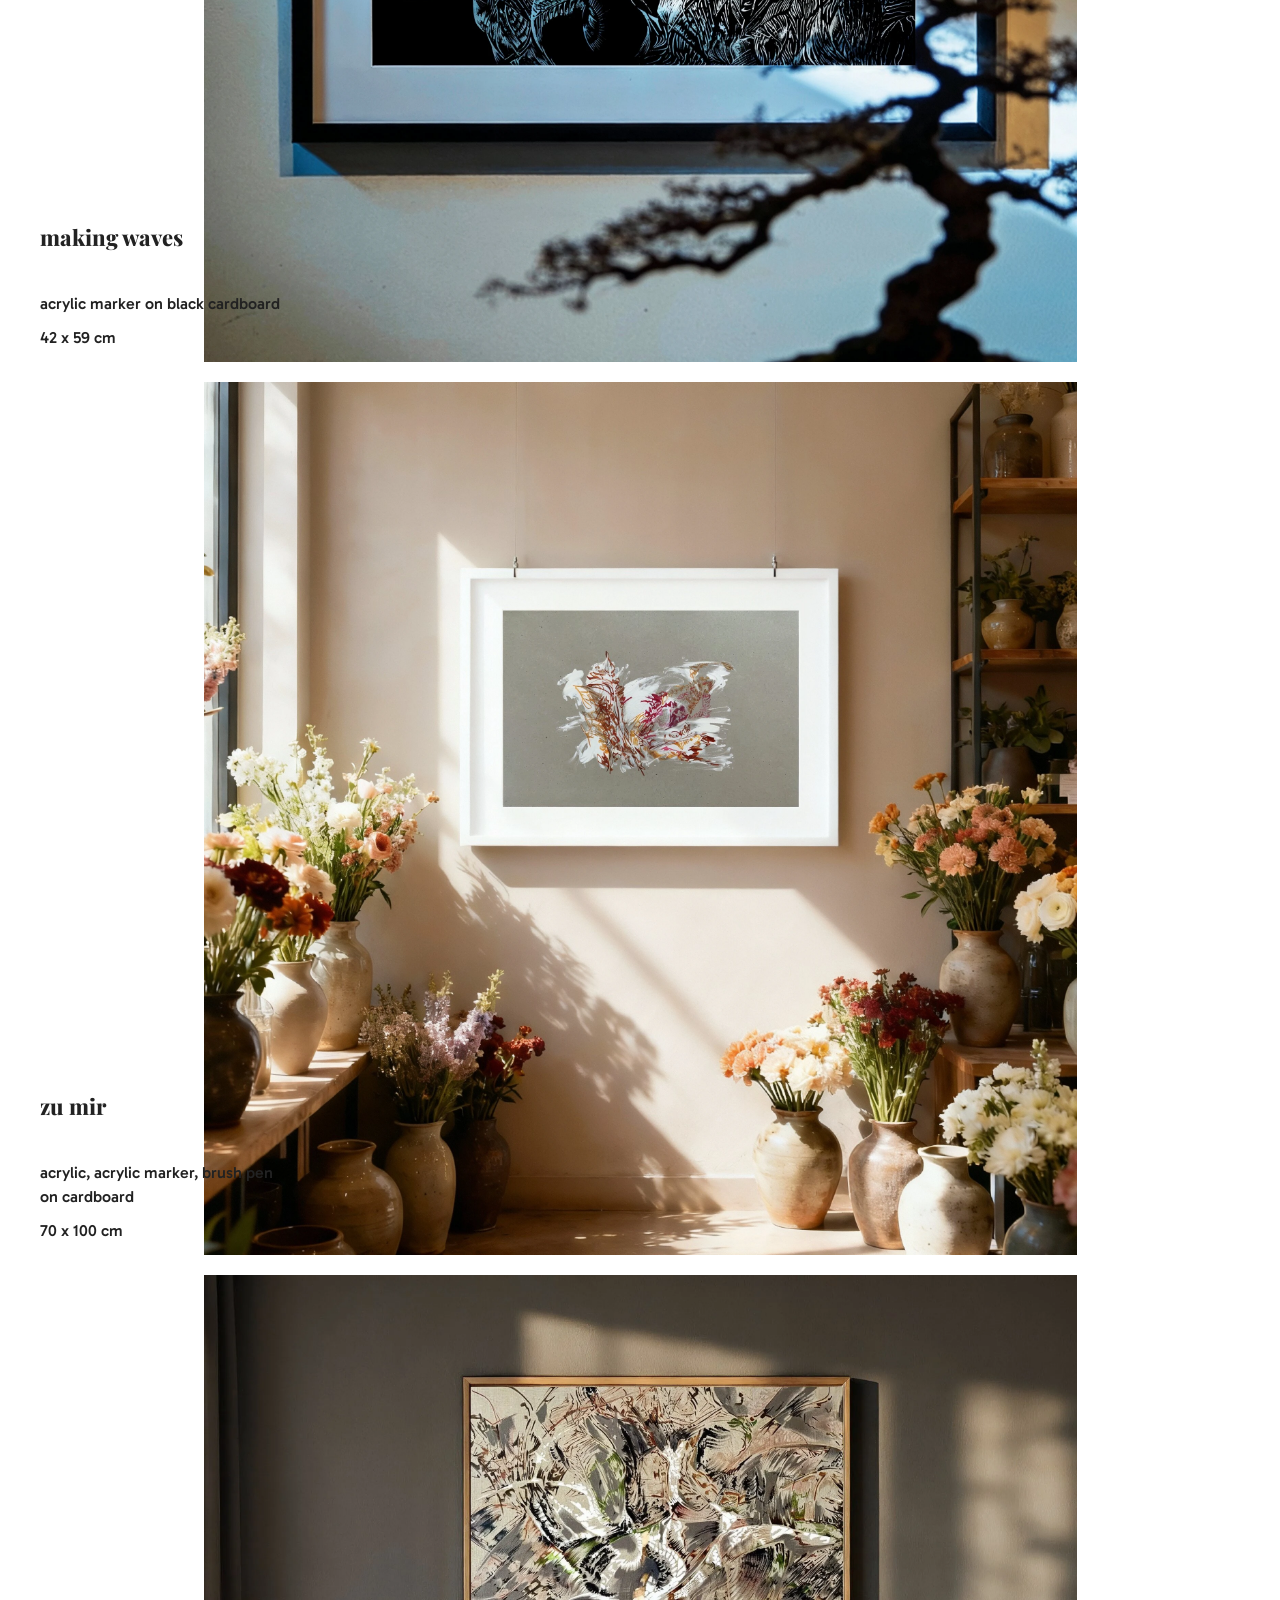
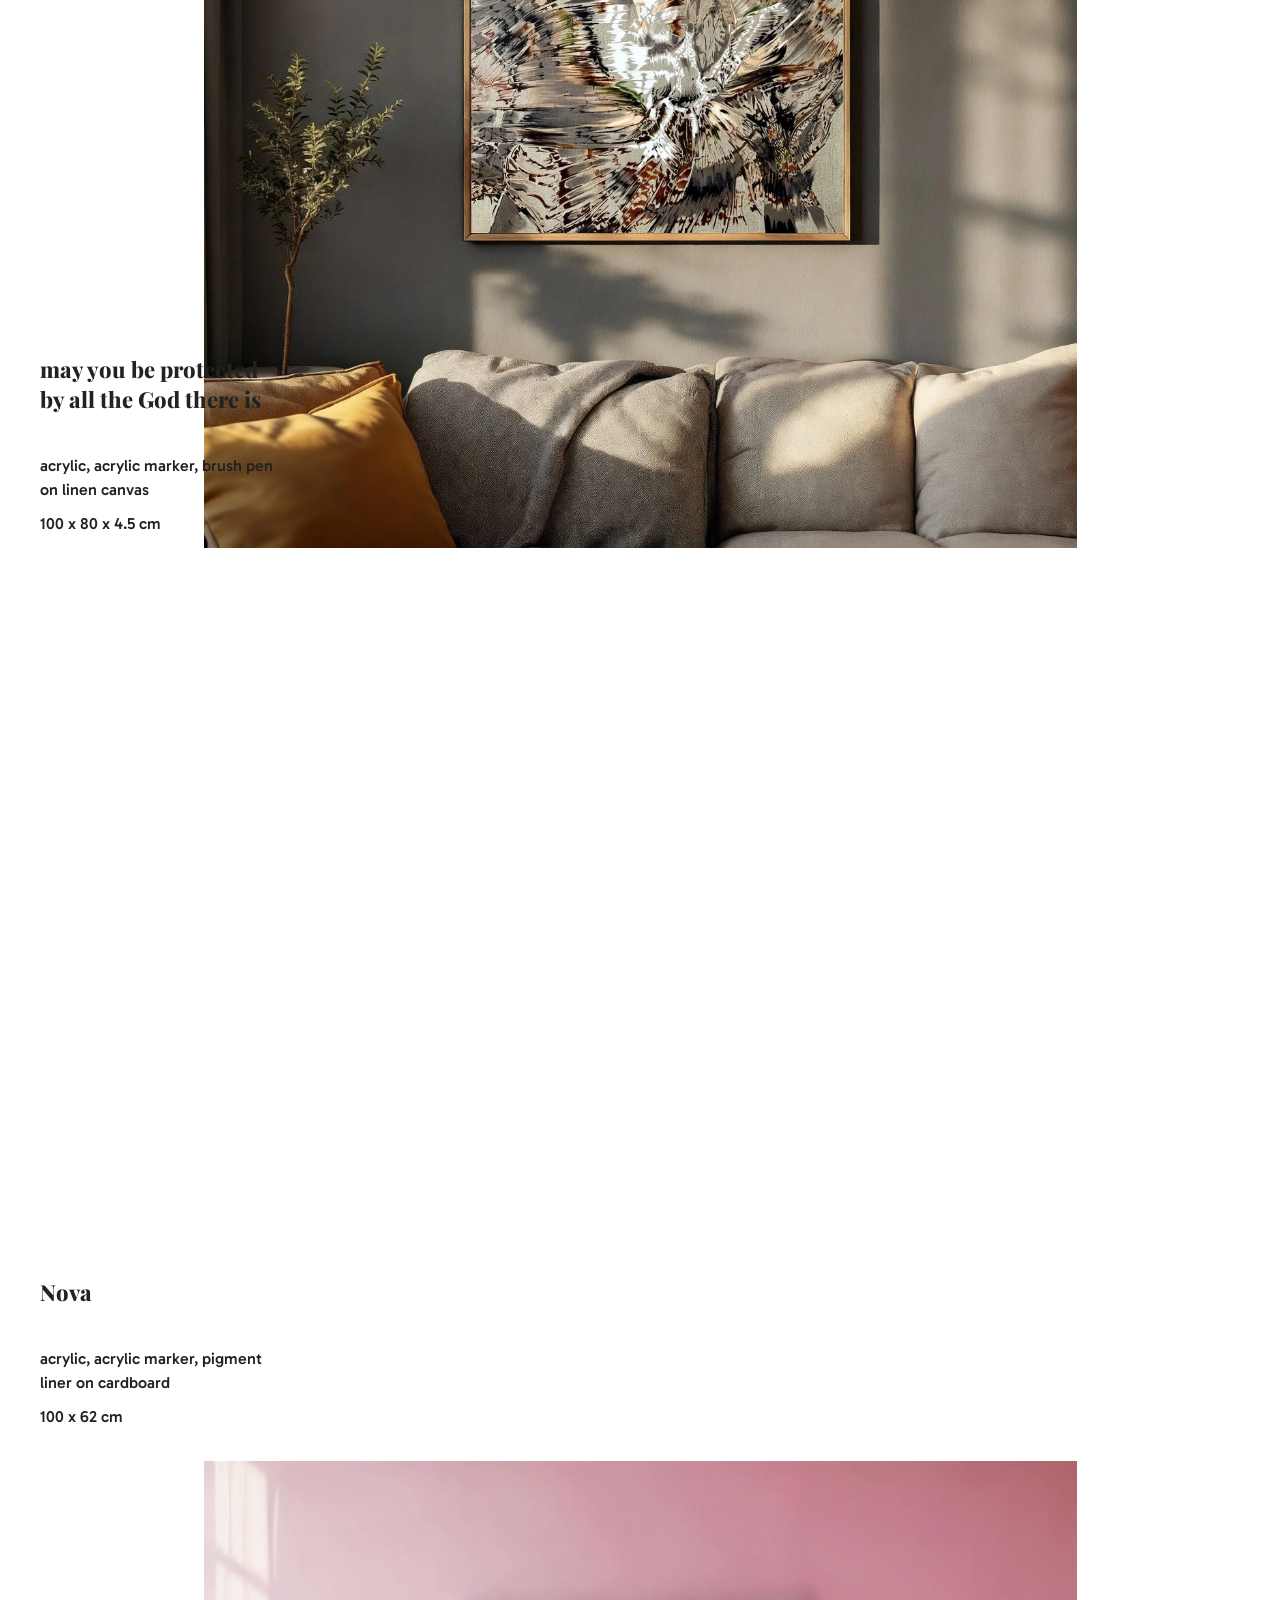
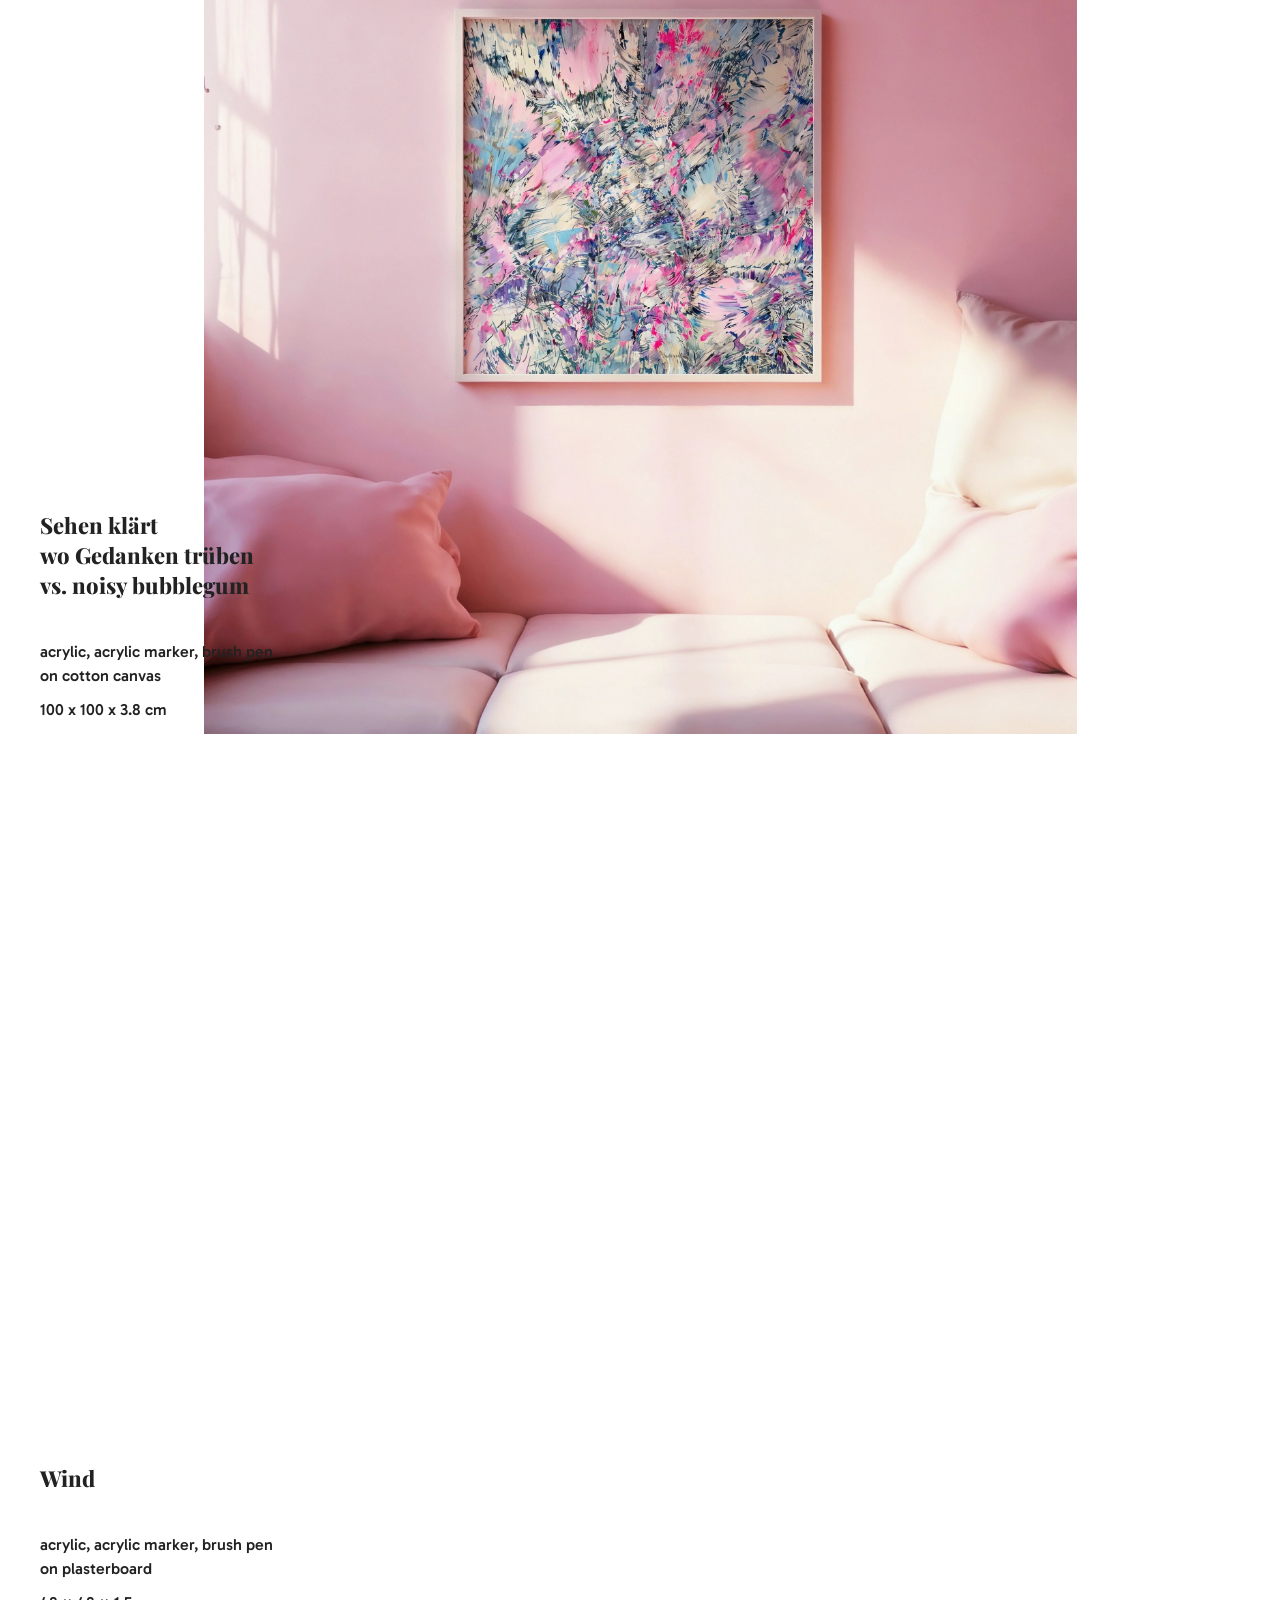
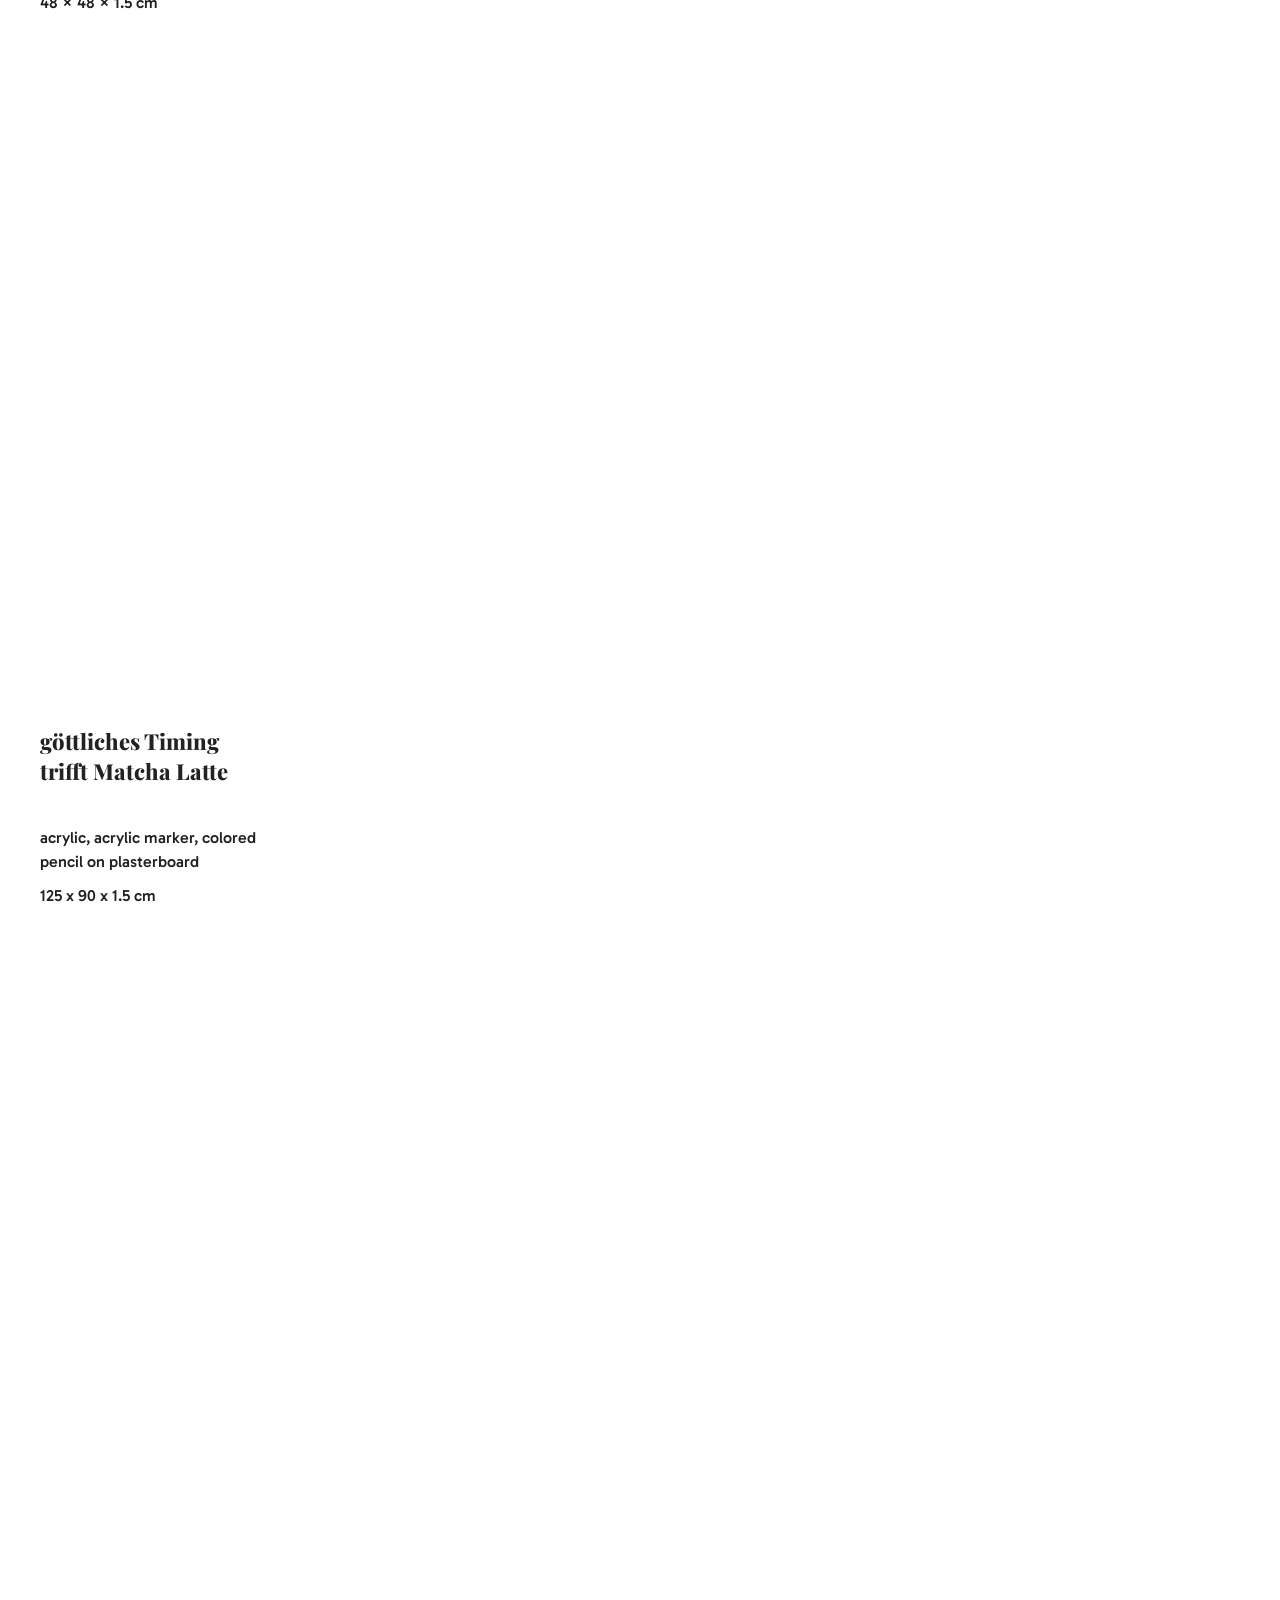
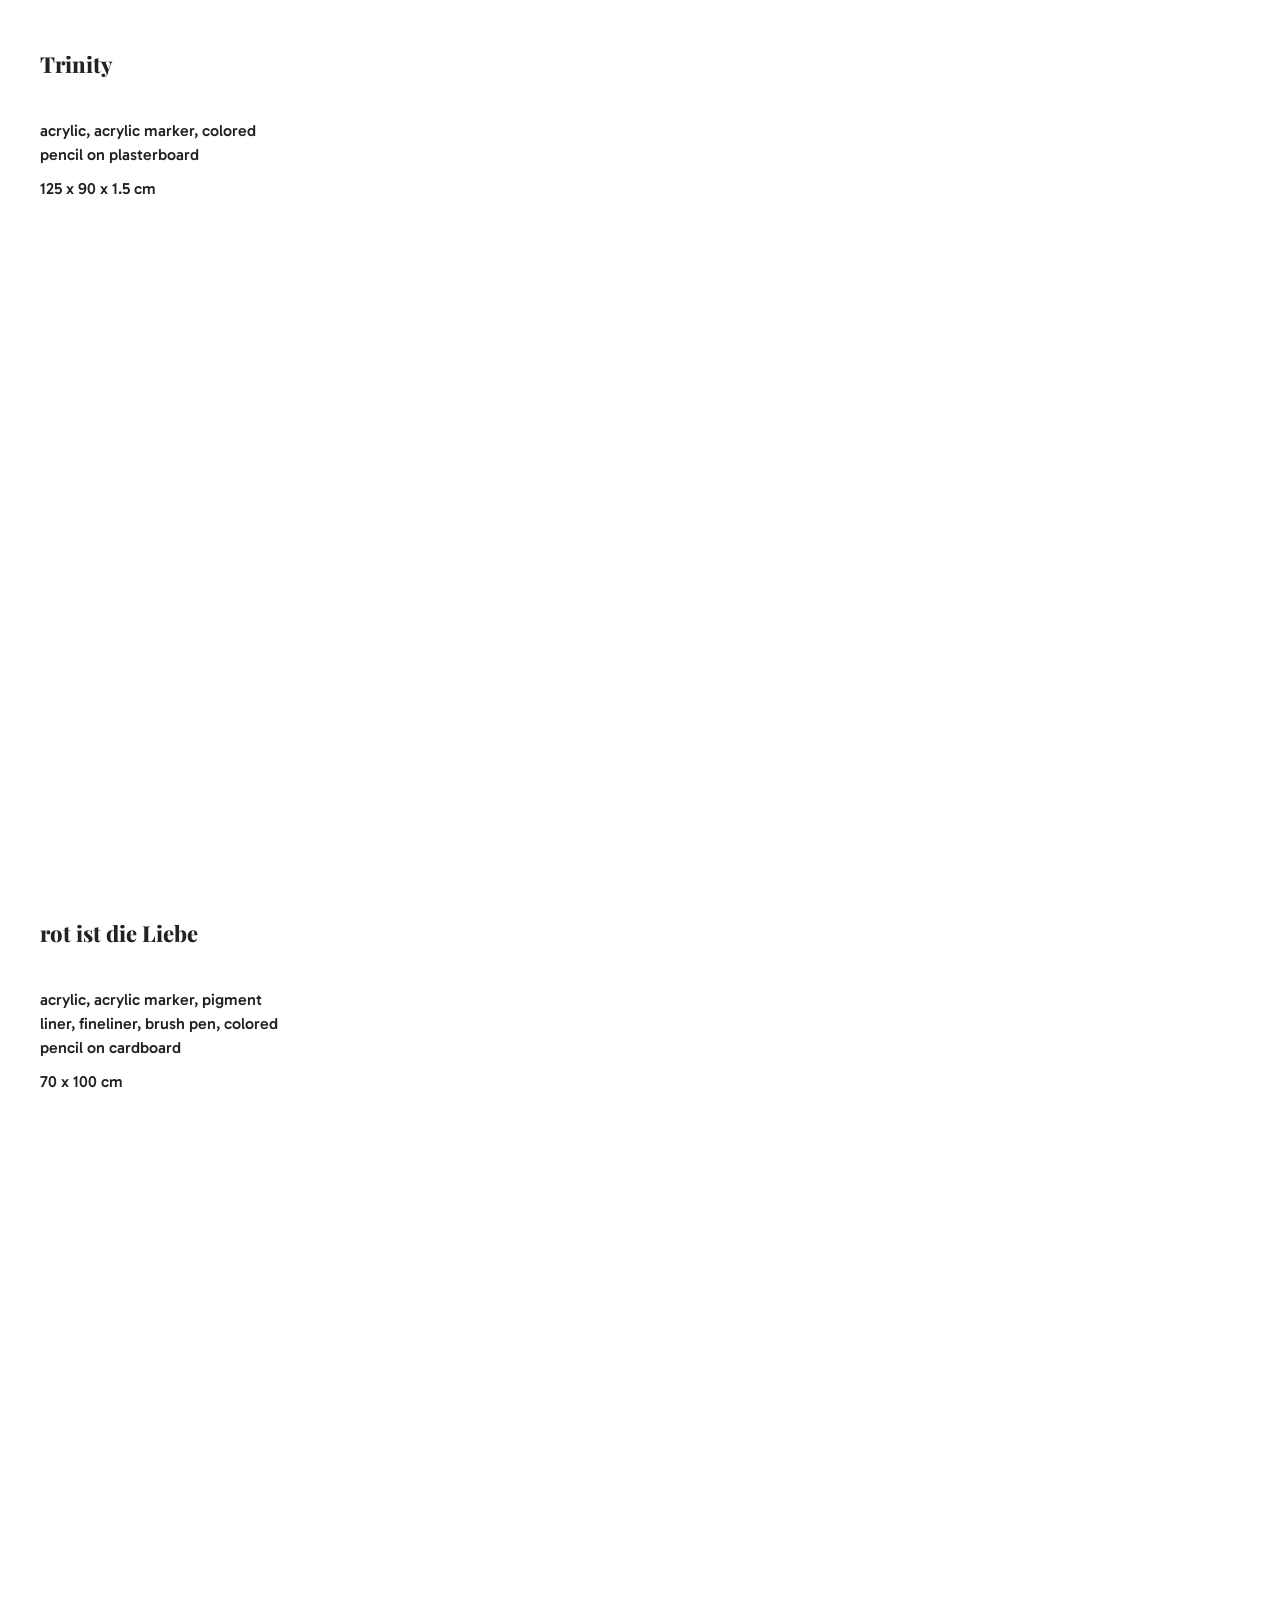
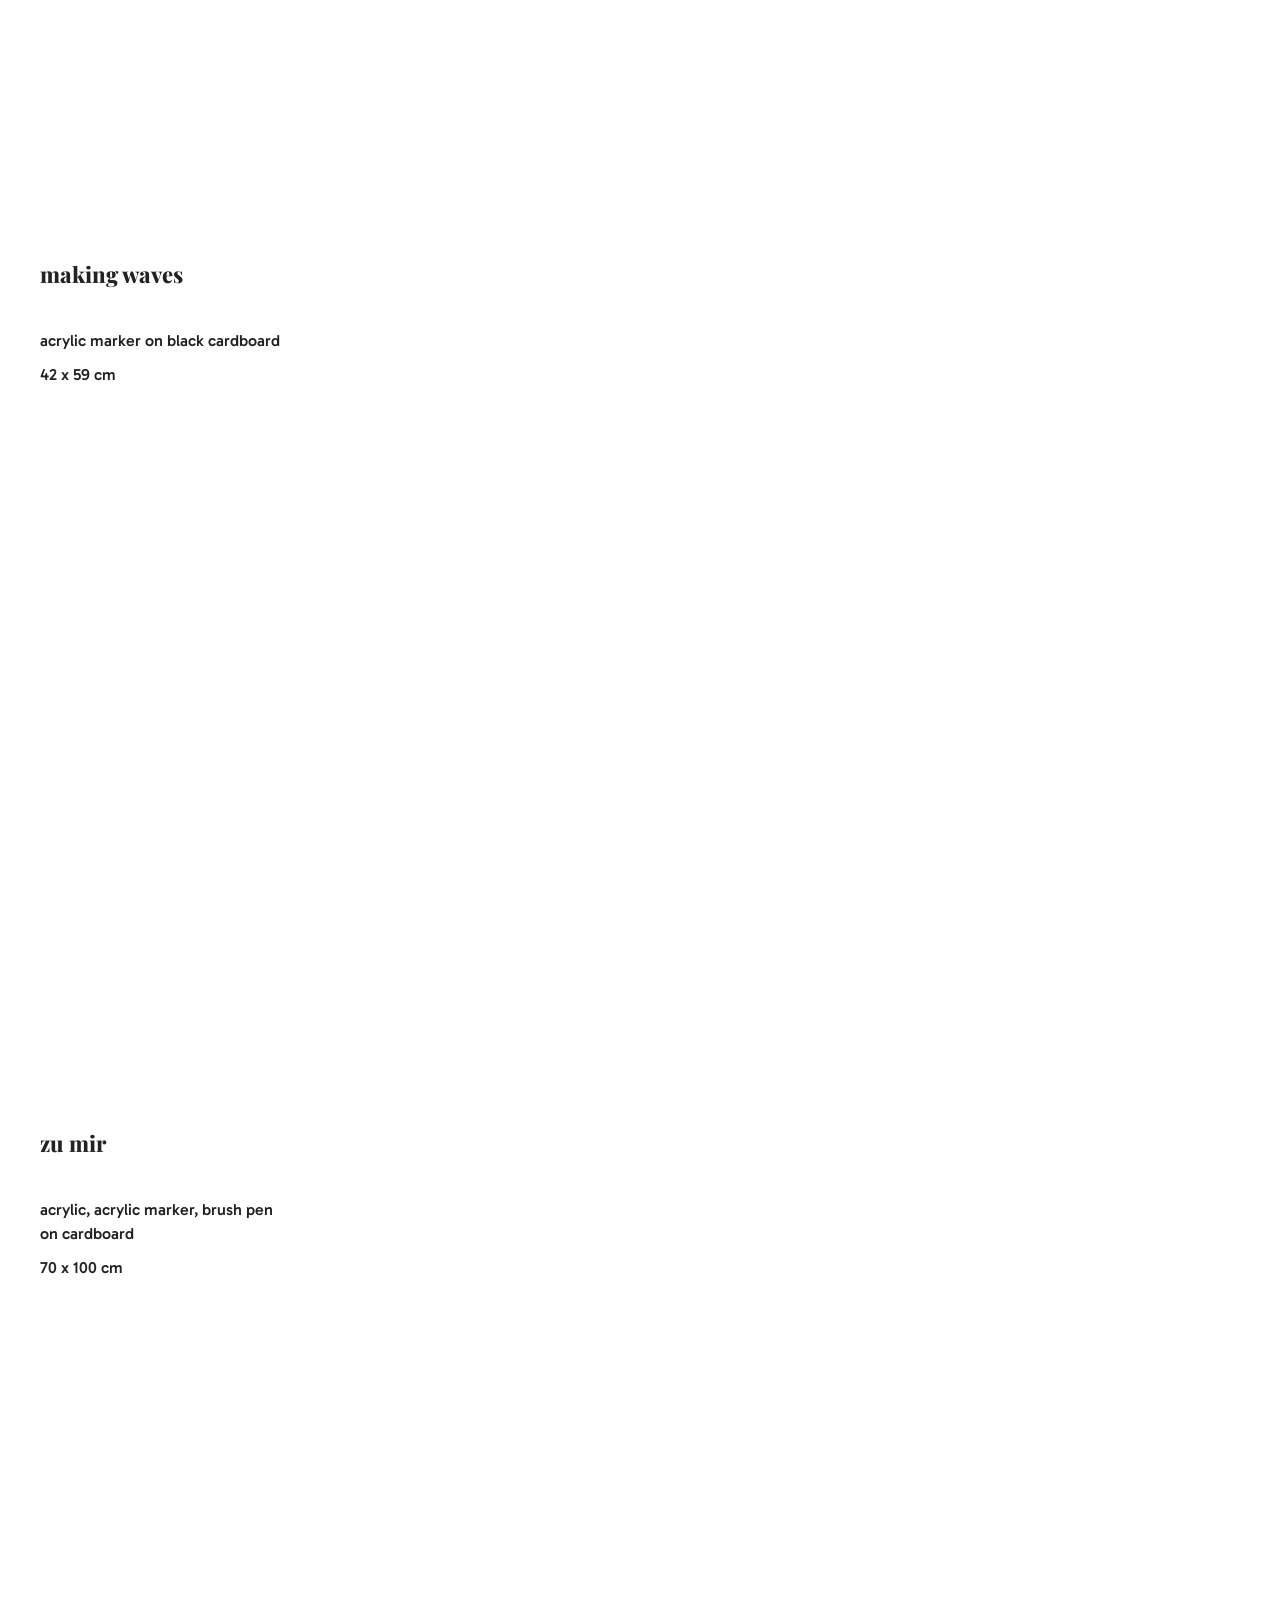
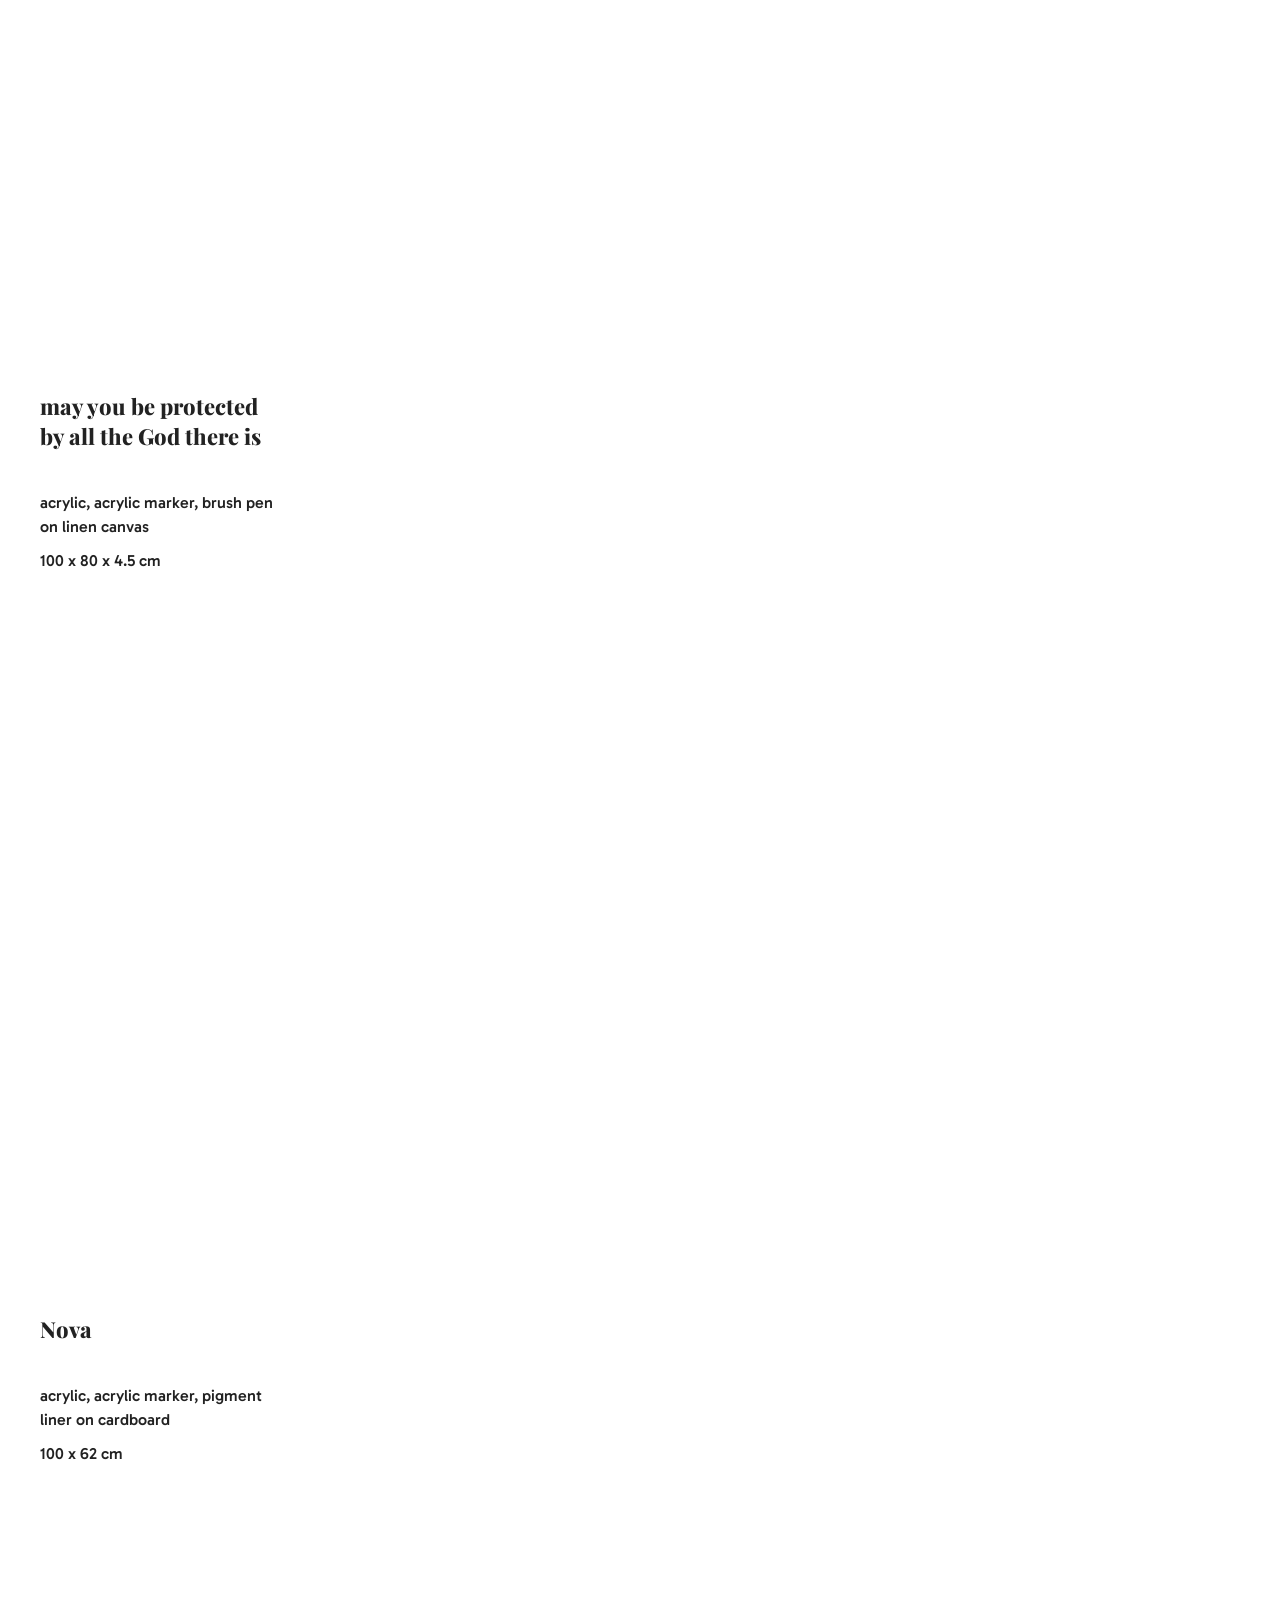
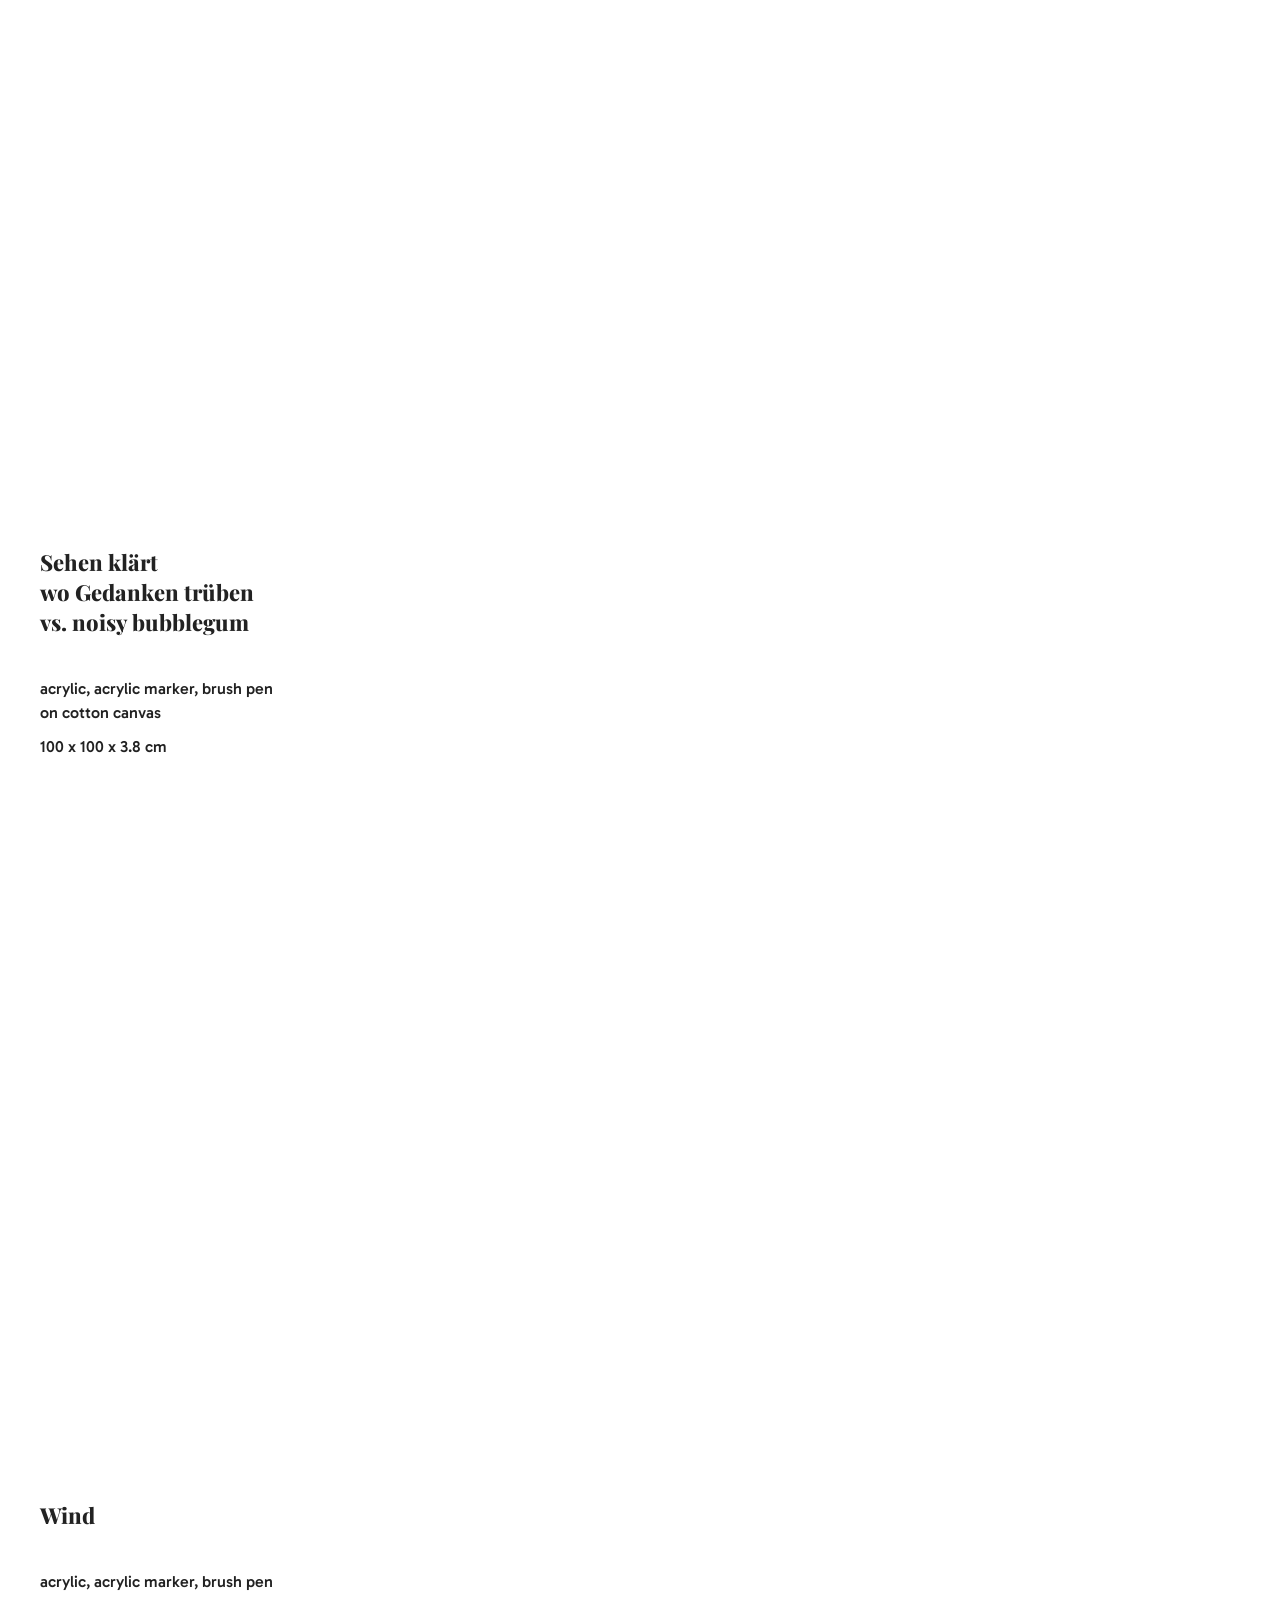
==== commit aa307279: "updated the alt text" ====
--- a/index.html
+++ b/index.html
@@ -152,7 +152,7 @@
          sizes="(max-width: 1100px) 100vw, calc(97vh * 1.0000)"
          width="3000" height="3000"
          alt="göttliches Timing trifft Matcha Latte" loading="eager" fetchpriority="high" decoding="async"> -->
-           <div data-nosnippet style="display:contents"><img src="assets/images/homepage/1-gottliches-Timing-trifft-Matcha-Latte.webp" alt="göttliches Timing trifft Matcha Latte – acrylic on plasterboard" loading="eager" fetchpriority="high" decoding="async"></div>   
+           <img src="assets/images/homepage/1-gottliches-Timing-trifft-Matcha-Latte.webp" alt="" loading="eager" fetchpriority="high" decoding="async">   
     </a>
 
     <!-- Artwork 8: capricorn sun, libra moon, virgo rising (FIXED) -->
@@ -171,7 +171,7 @@
          sizes="(max-width: 1100px) 100vw, calc(97vh * 1.0000)"
          width="2560" height="2560"
          alt="capricorn sun, libra moon, virgo rising" loading="lazy" decoding="async"> -->
-         <div data-nosnippet style="display:contents"><img src="assets/images/homepage/2-capricorn-sun-libra-moon-virgo-rising.webp" alt="Trinity – acrylic on plasterboard" loading="lazy" decoding="async" sizes="(max-width: 1100px) 100vw, calc(97vh * 1.0000)" width="2200" height="2200"></div>    
+         <img src="assets/images/homepage/2-capricorn-sun-libra-moon-virgo-rising.webp" alt="" loading="lazy" decoding="async" sizes="(max-width: 1100px) 100vw, calc(97vh * 1.0000)" width="2200" height="2200">    
     </a>
 
     <!-- Artwork 9: rot ist die Liebe  -->
@@ -189,7 +189,7 @@
          sizes="(max-width: 1100px) 100vw, calc(97vh * 1.0000)"
          width="2400" height="2400"
          alt="rot ist die Liebe" loading="lazy" decoding="async"> -->
-            <div data-nosnippet style="display:contents"><img src="assets/images/homepage/3-rot-ist-die-Liebe.webp" alt="rot ist die Liebe – mixed media on cardboard" loading="lazy" decoding="async" sizes="(max-width: 1100px) 100vw, calc(97vh * 1.0000)" width="2200" height="2200"></div>   
+            <img src="assets/images/homepage/3-rot-ist-die-Liebe.webp" alt="" loading="lazy" decoding="async" sizes="(max-width: 1100px) 100vw, calc(97vh * 1.0000)" width="2200" height="2200">   
 
     </a>
 
@@ -227,7 +227,7 @@
          sizes="(max-width: 1100px) 100vw, calc(97vh * 1.0000)"
          width="2560" height="2560"
          alt="making waves" loading="lazy" decoding="async"> -->
-         <div data-nosnippet style="display:contents"><img src="assets/images/homepage/4-making-waves.webp" alt="making waves – acrylic marker on black cardboard" loading="lazy" decoding="async" sizes="(max-width: 1100px) 100vw, calc(97vh * 1.0000)" width="2400" height="2400"></div>    
+         <img src="assets/images/homepage/4-making-waves.webp" alt="" loading="lazy" decoding="async" sizes="(max-width: 1100px) 100vw, calc(97vh * 1.0000)" width="2400" height="2400">    
     </a>
 
     <!-- Artwork 12: zu mir -->
@@ -246,8 +246,8 @@
          sizes="(max-width: 1100px) 100vw, calc(97vh * 1.0000)"
          width="2560" height="2560"
          alt="zu mir" loading="lazy" decoding="async"> -->
-          <div data-nosnippet style="display:contents"><img src="assets/images/homepage/5-zu-mir.webp" alt="zu mir – mixed media on cardboard" loading="lazy" decoding="async"  sizes="(max-width: 1100px) 100vw, calc(97vh * 1.0000)"
-         width="2400" height="2400"></div>   
+          <img src="assets/images/homepage/5-zu-mir.webp" alt="" loading="lazy" decoding="async"  sizes="(max-width: 1100px) 100vw, calc(97vh * 1.0000)"
+         width="2400" height="2400">   
     </a>
 
     <!--<a class="scroll-item">
@@ -315,8 +315,8 @@
          sizes="(max-width: 1100px) 100vw, calc(97vh * 1.0000)"
          width="2560" height="2560"
          alt="may you be protected by all the God there is" loading="lazy" decoding="async"> -->
-          <div data-nosnippet style="display:contents"><img src="assets/images/homepage/6-may-you-be-protected-by-all-the-God-there-is.webp" alt="may you be protected by all the God there is – acrylic on linen canvas" loading="lazy" decoding="async" sizes="(max-width: 1100px) 100vw, calc(97vh * 1.0000)"
-         width="2400" height="2400"></div>  
+          <img src="assets/images/homepage/6-may-you-be-protected-by-all-the-God-there-is.webp" alt="" loading="lazy" decoding="async" sizes="(max-width: 1100px) 100vw, calc(97vh * 1.0000)"
+         width="2400" height="2400">  
     </a>
 
     <!-- Nova -->
@@ -335,8 +335,8 @@
          sizes="(max-width: 1100px) 100vw, calc(97vh * 1.0000)"
          width="2560" height="2560"
          alt="Nova" loading="lazy" decoding="async"> -->
-           <div data-nosnippet style="display:contents"><img src="assets/images/homepage/7-Nova.webp" alt="Nova – mixed media on cardboard" loading="lazy" decoding="async" sizes="(max-width: 1100px) 100vw, calc(97vh * 1.0000)"
-         width="2400" height="2400"></div>    
+           <img src="assets/images/homepage/7-Nova.webp" alt="" loading="lazy" decoding="async" sizes="(max-width: 1100px) 100vw, calc(97vh * 1.0000)"
+         width="2400" height="2400">    
     </a>
     <!-- 8. Sehen klärt wo Gedanken trüben vs. noisy bubblegum -->
 <a class="scroll-item">
@@ -361,8 +361,8 @@
          sizes="(max-width: 1100px) 100vw, calc(97vh * 1.0000)"
          width="2560" height="2560"
          alt="Sehen klärt wo Gedanken trüben vs. noisy bubblegum" loading="lazy" decoding="async"> -->
-          <div data-nosnippet style="display:contents"><img src="assets/images/homepage/8-Sehen-klart-wo-Gedanken-truben-vs-noisy-bubblegum.webp" alt="Sehen klärt wo Gedanken trüben vs. noisy bubblegum – acrylic on cotton canvas" loading="lazy" decoding="async"  sizes="(max-width: 1100px) 100vw, calc(97vh * 1.0000)"
-         width="2400" height="2400"></div>
+          <img src="assets/images/homepage/8-Sehen-klart-wo-Gedanken-truben-vs-noisy-bubblegum.webp" alt="" loading="lazy" decoding="async"  sizes="(max-width: 1100px) 100vw, calc(97vh * 1.0000)"
+         width="2400" height="2400">
 </a>
     <!-- Aiolos' Atem -->
     <a class="scroll-item">
@@ -372,14 +372,14 @@
             <p>acrylic, acrylic marker, brush pen <br class="mobile-material-break">on plasterboard</p>
             <p>48 × 48 × 1.5 cm</p>
         </div>
-        <div data-nosnippet style="display:contents"><img src="assets/images/homepage/optimized/Aiolos-Atem-1200.webp"
+        <img src="assets/images/homepage/optimized/Aiolos-Atem-1200.webp"
          srcset="assets/images/homepage/optimized/Aiolos-Atem-800.webp 800w,
                  assets/images/homepage/optimized/Aiolos-Atem-1200.webp 1200w,
                  assets/images/homepage/optimized/Aiolos-Atem-1600.webp 1600w,
                  assets/images/homepage/optimized/Aiolos-Atem-2000.webp 2000w"
          sizes="(max-width: 1100px) 100vw, calc(97vh * 1.0000)"
          width="2200" height="2200"
-         alt="Wind – acrylic on plasterboard" loading="lazy" decoding="async"></div>
+         alt="" loading="lazy" decoding="async">
     </a>
 
    
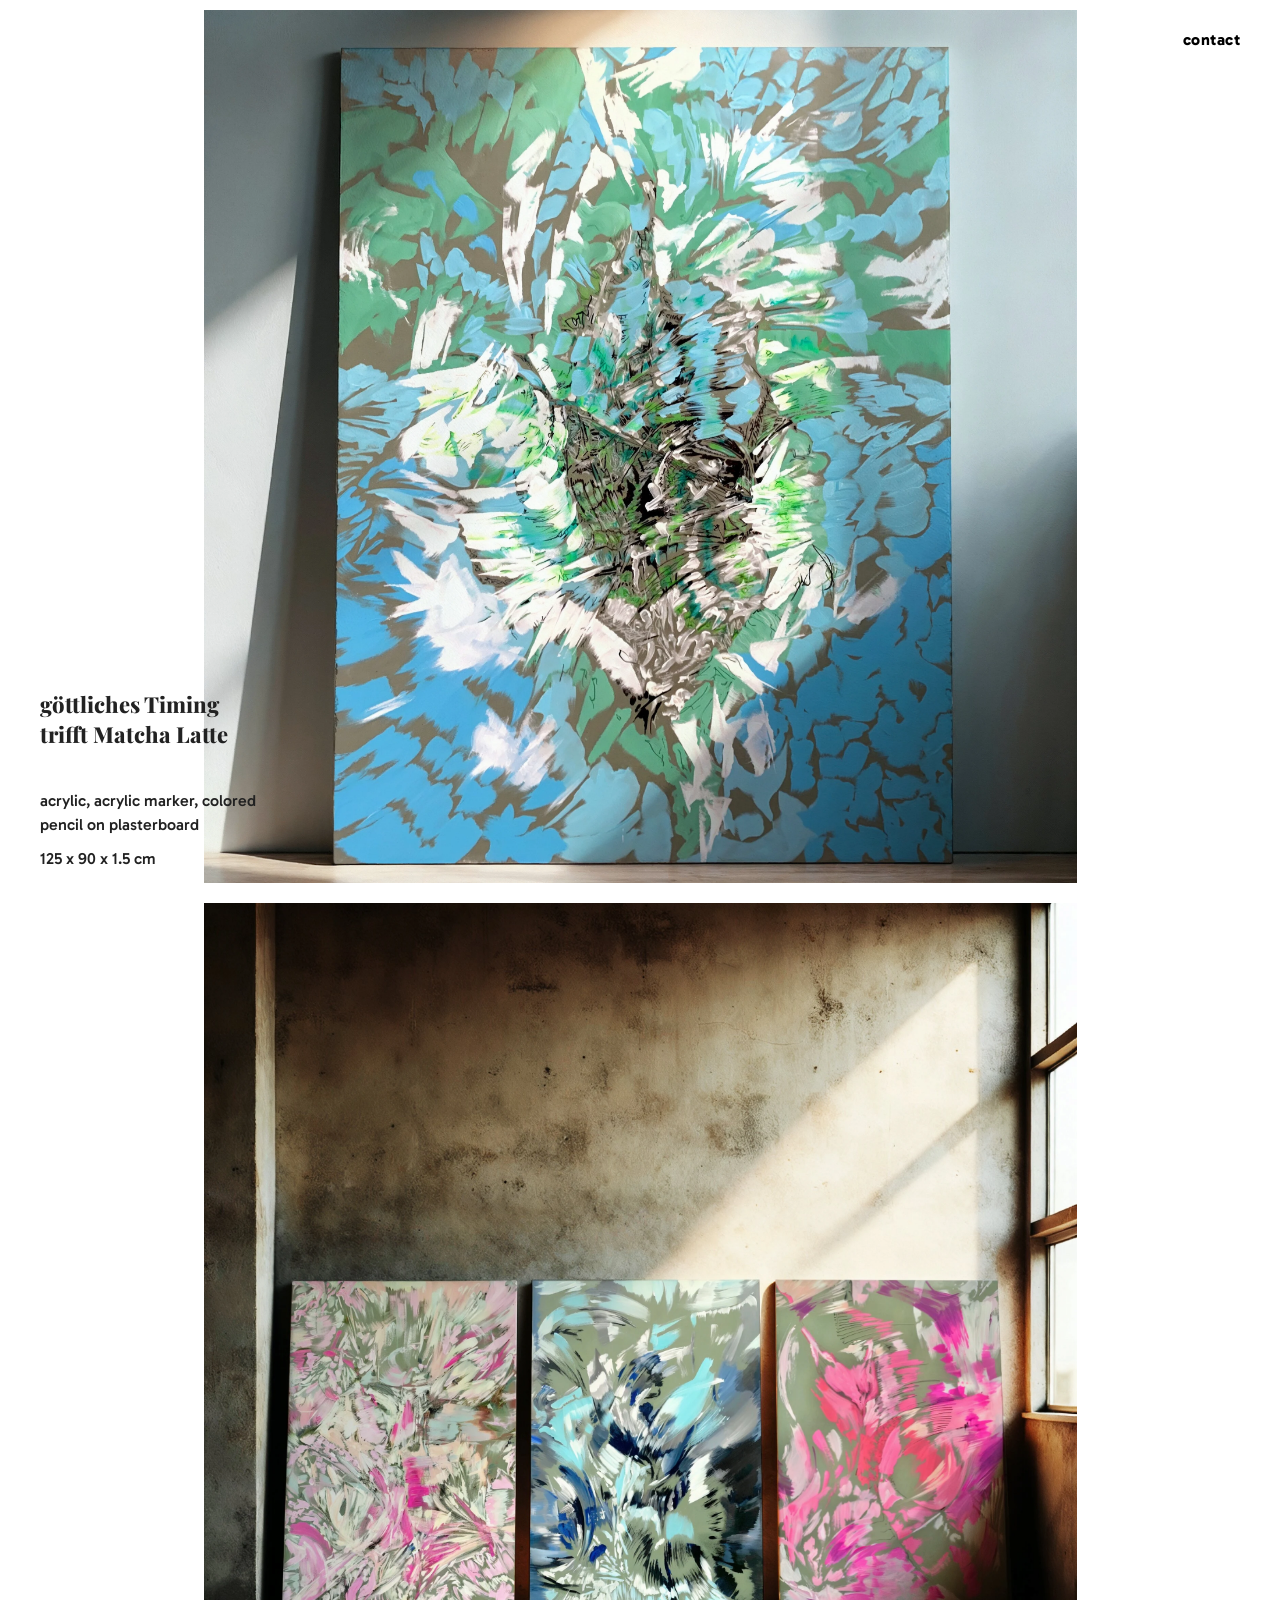
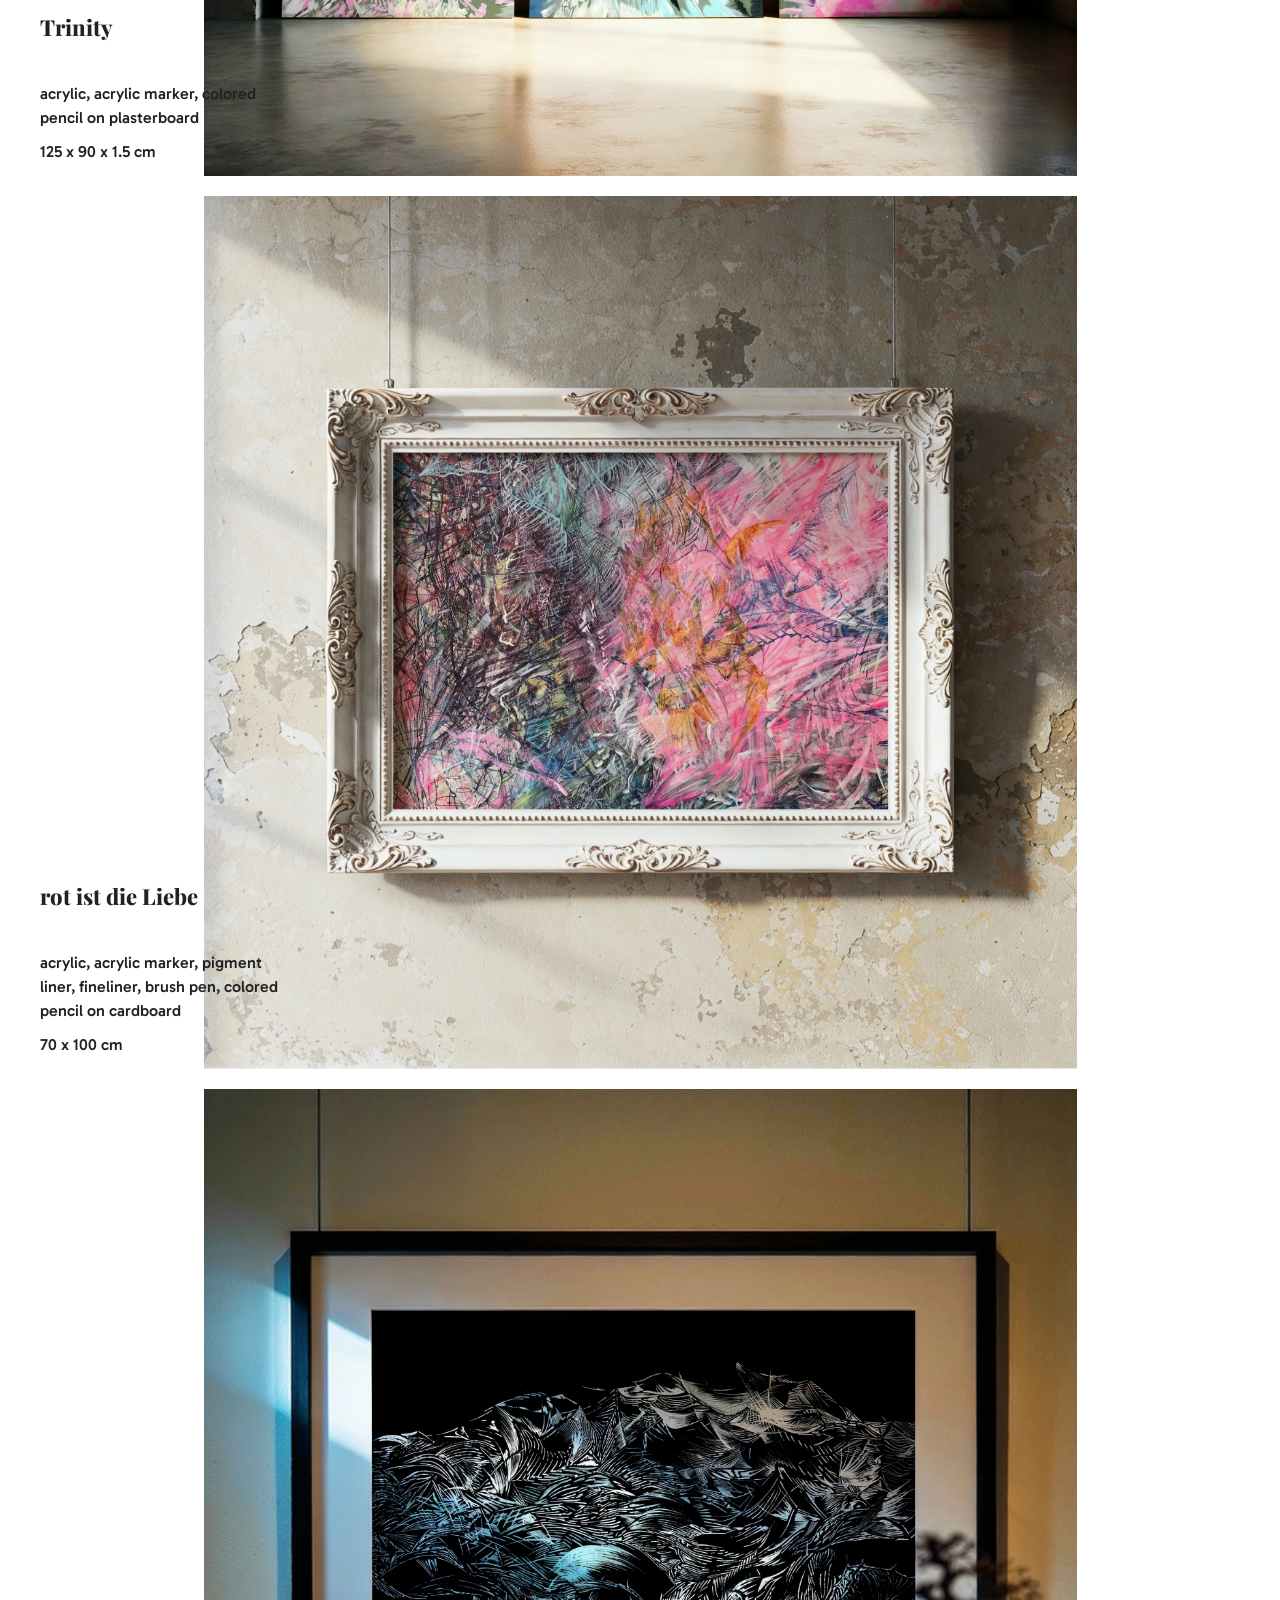
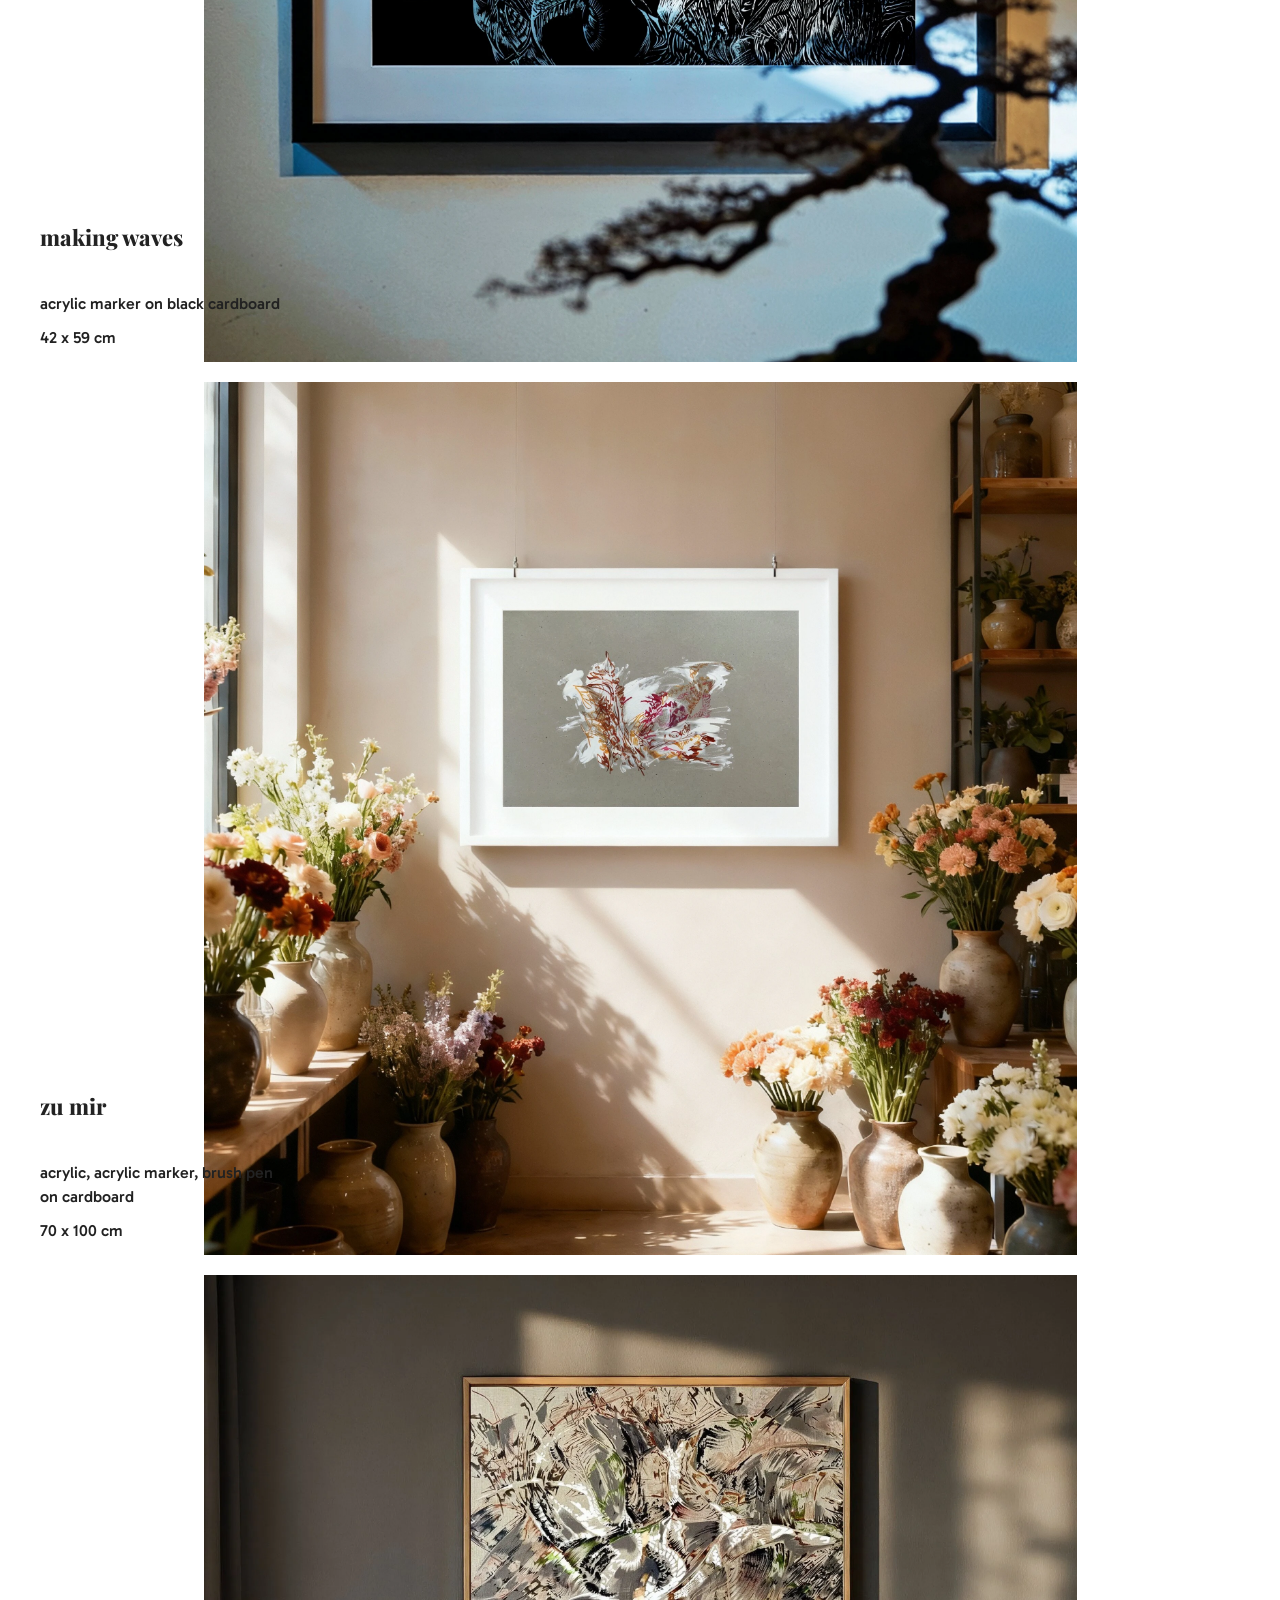
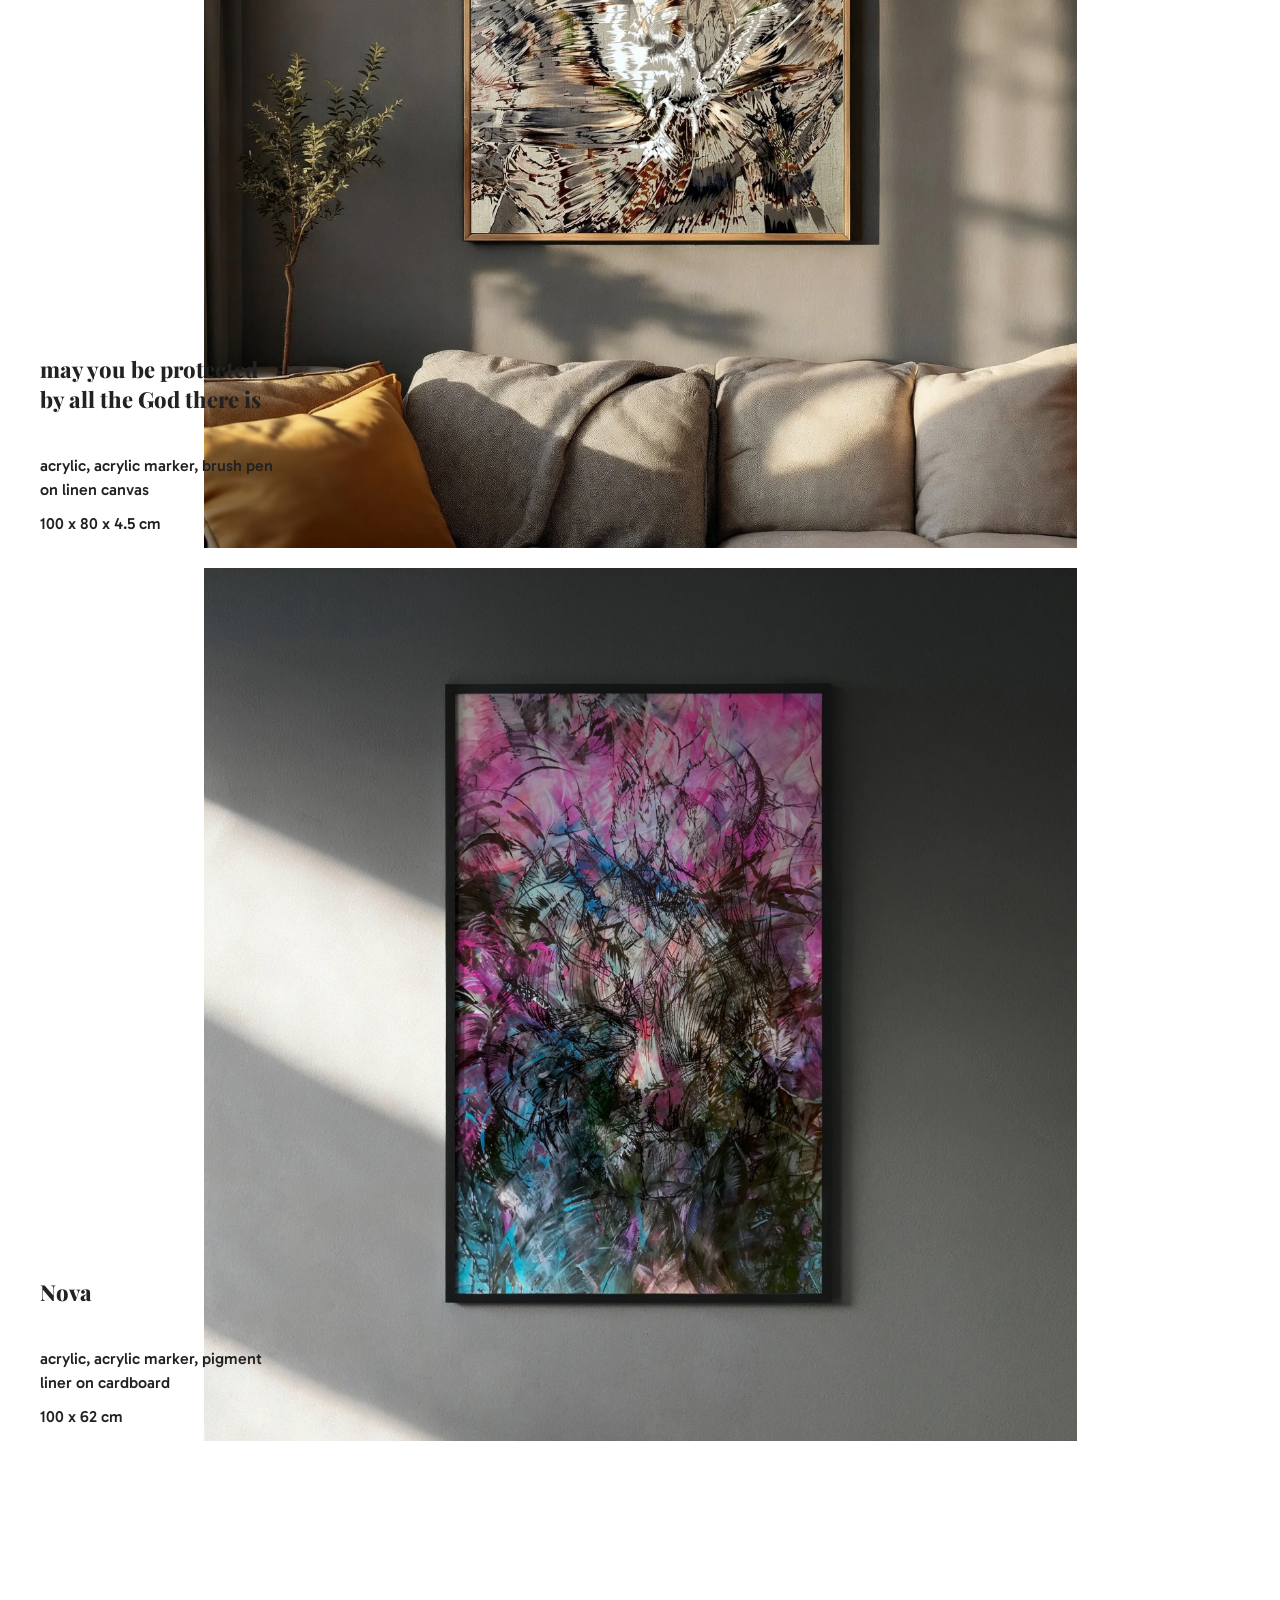
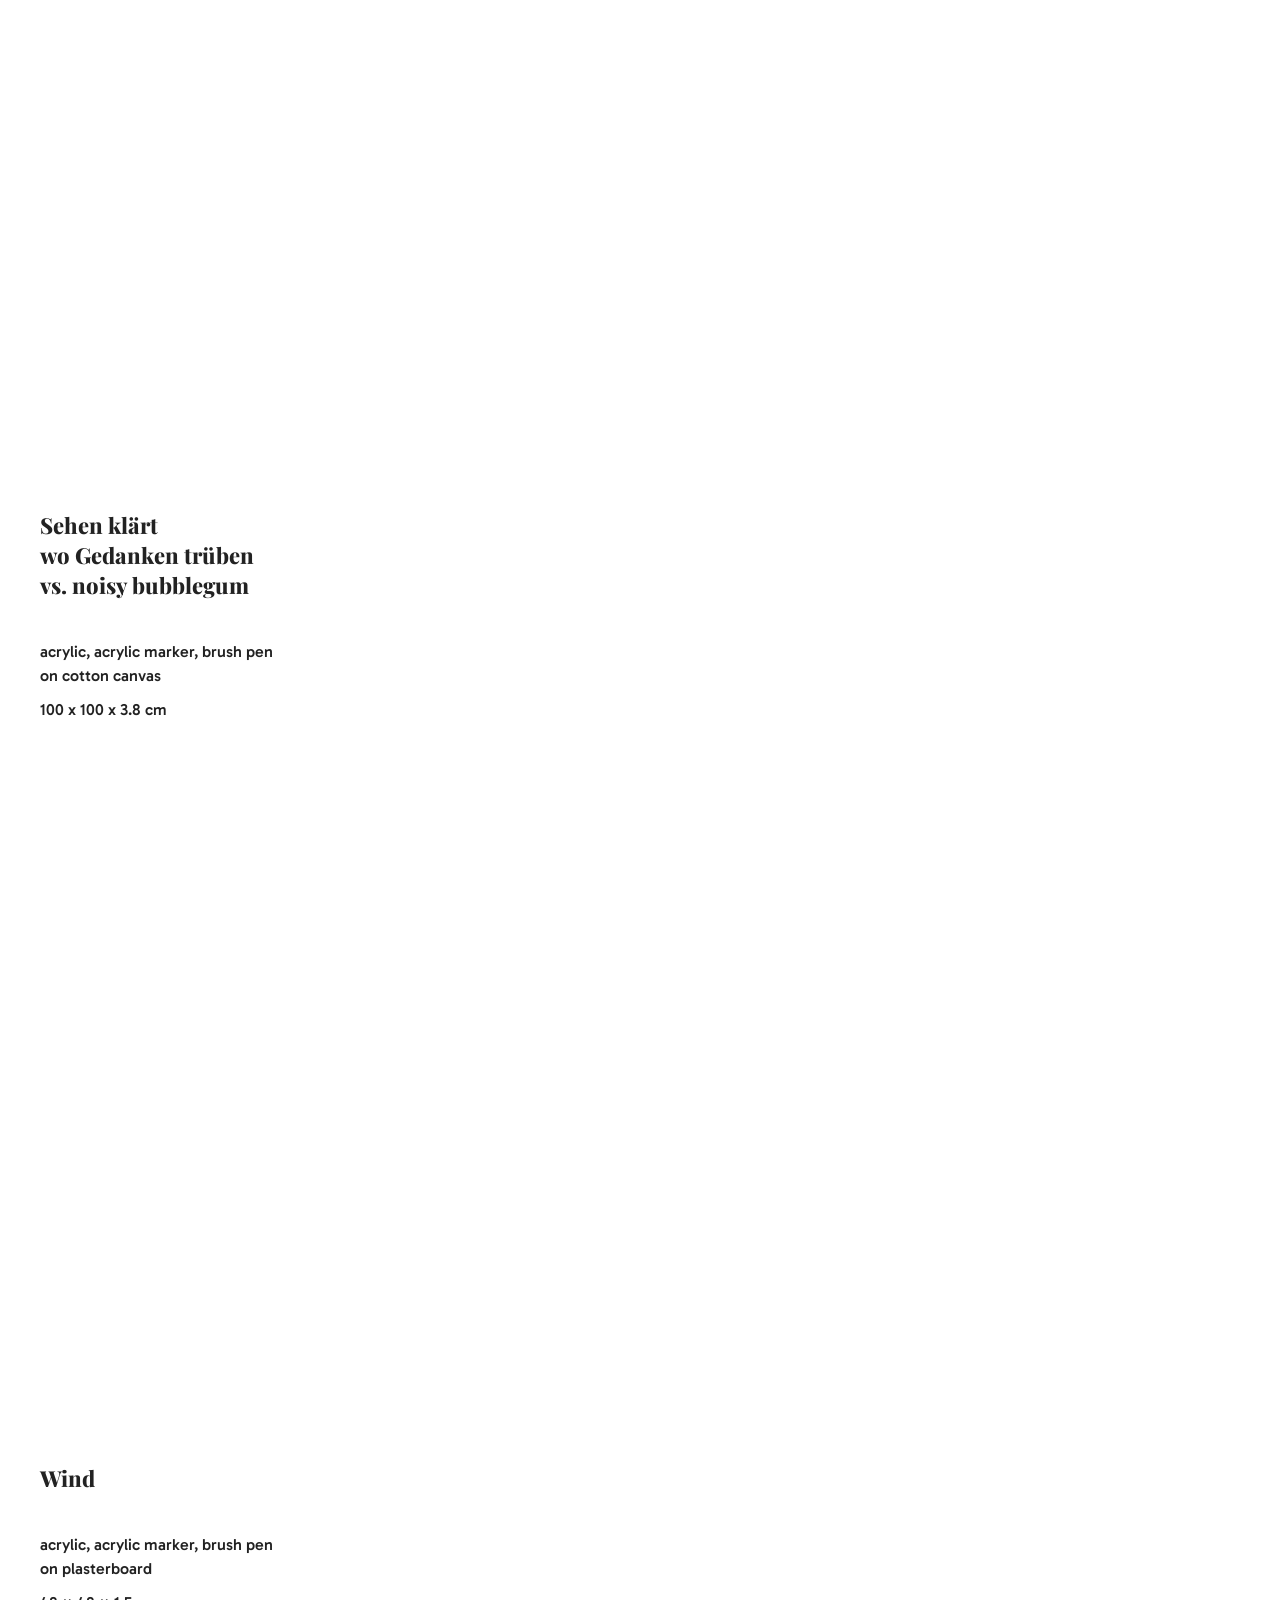
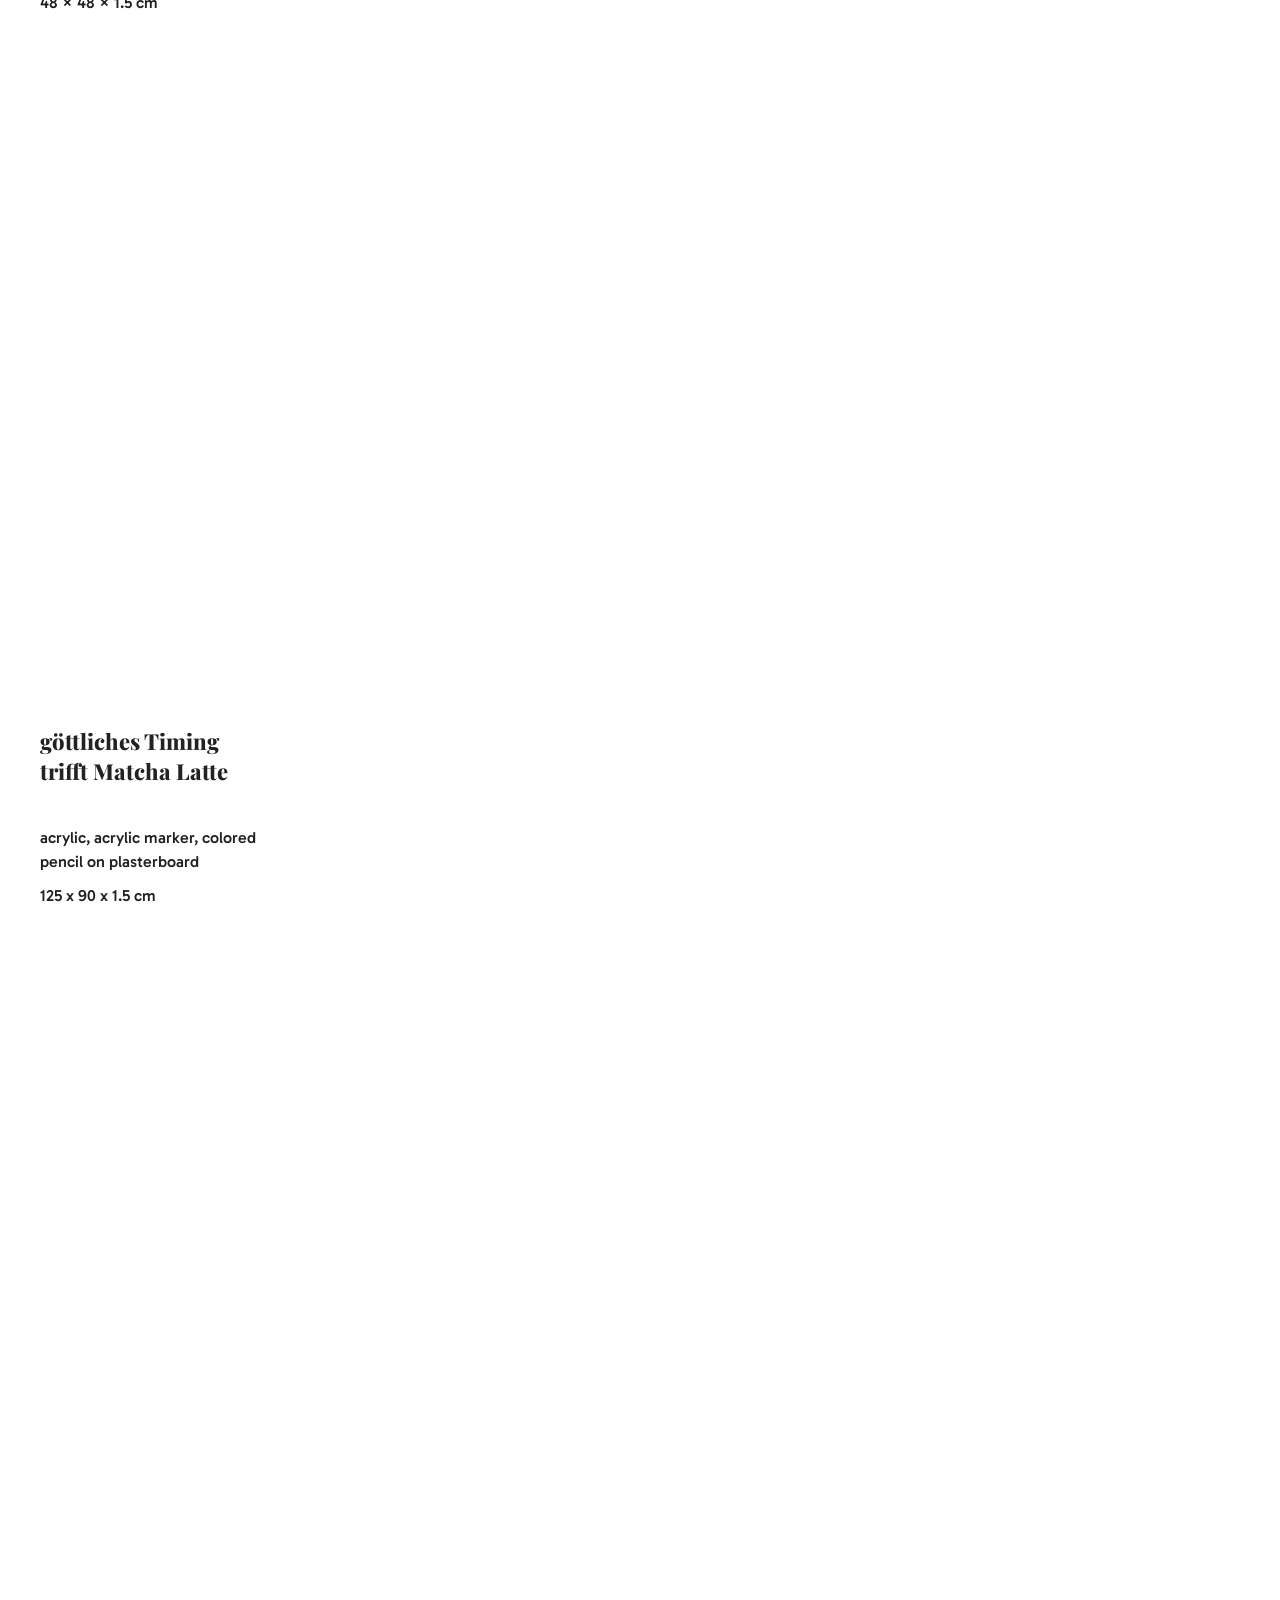
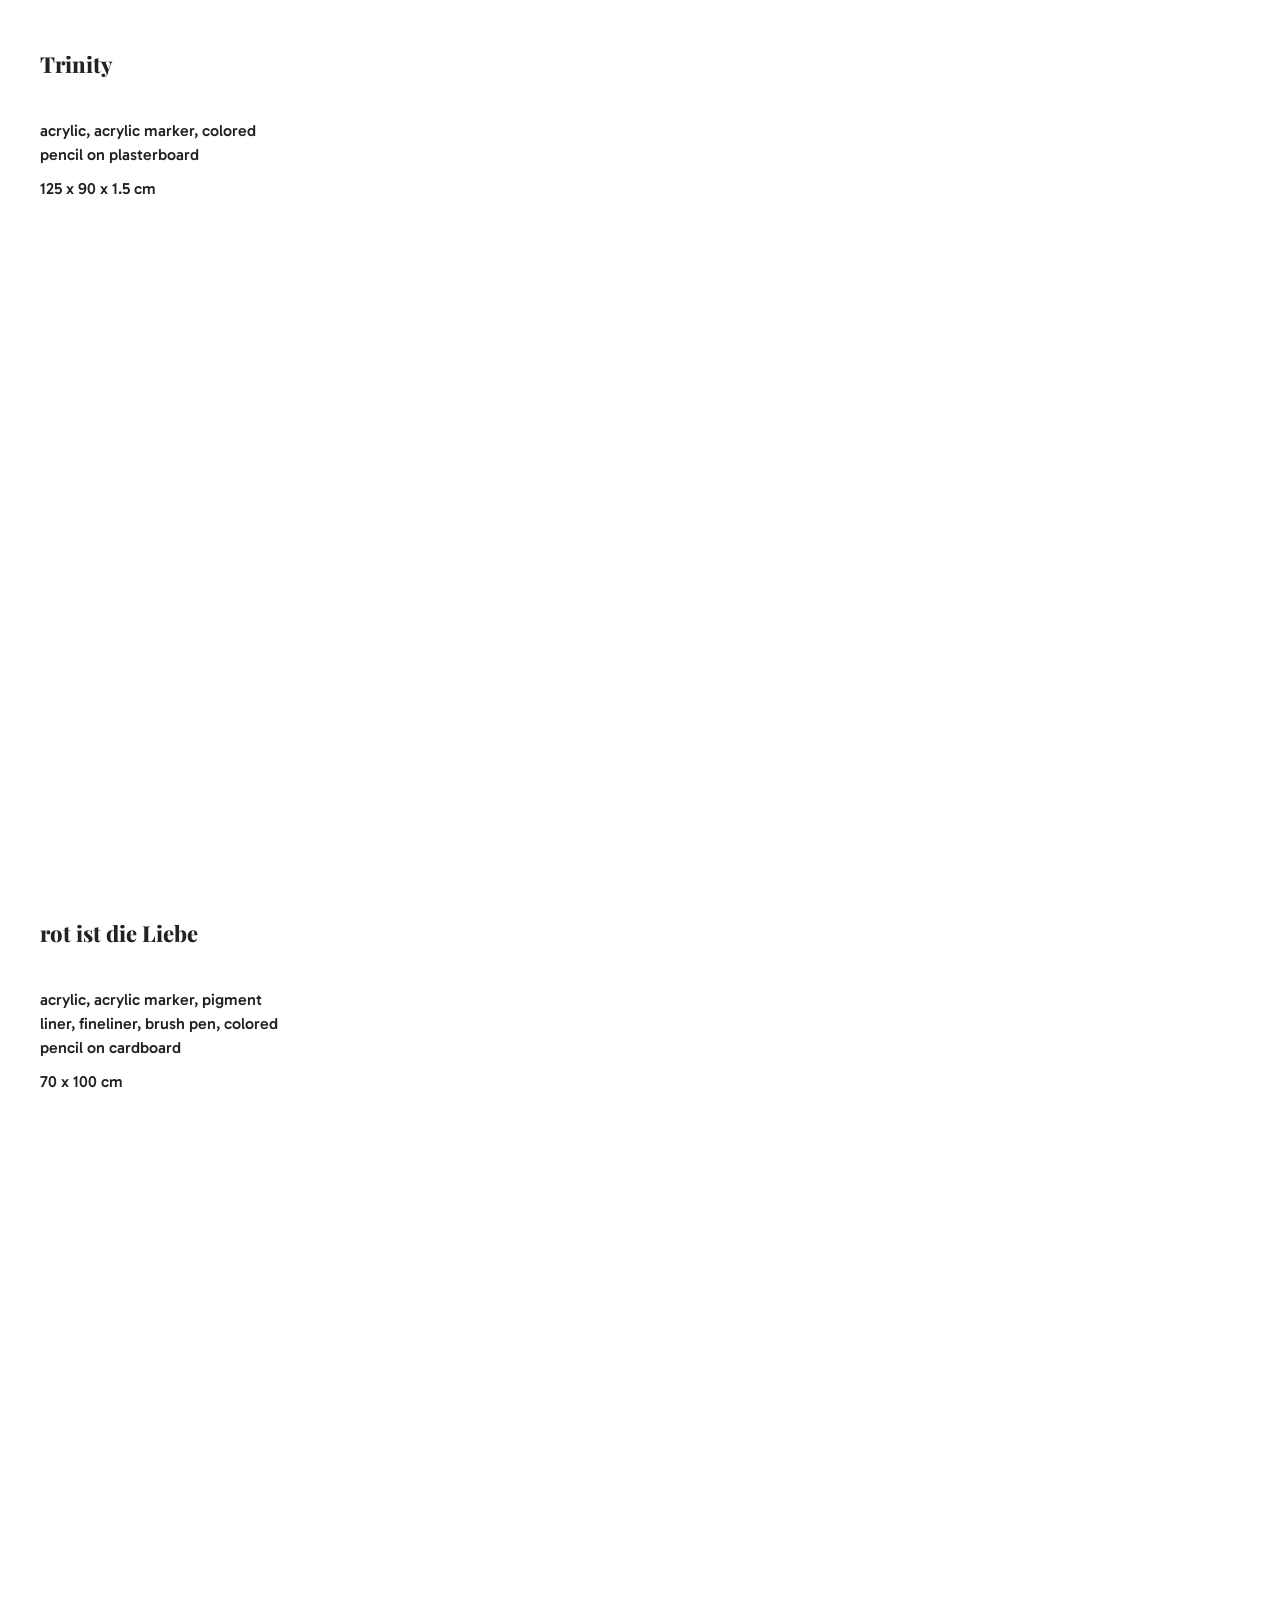
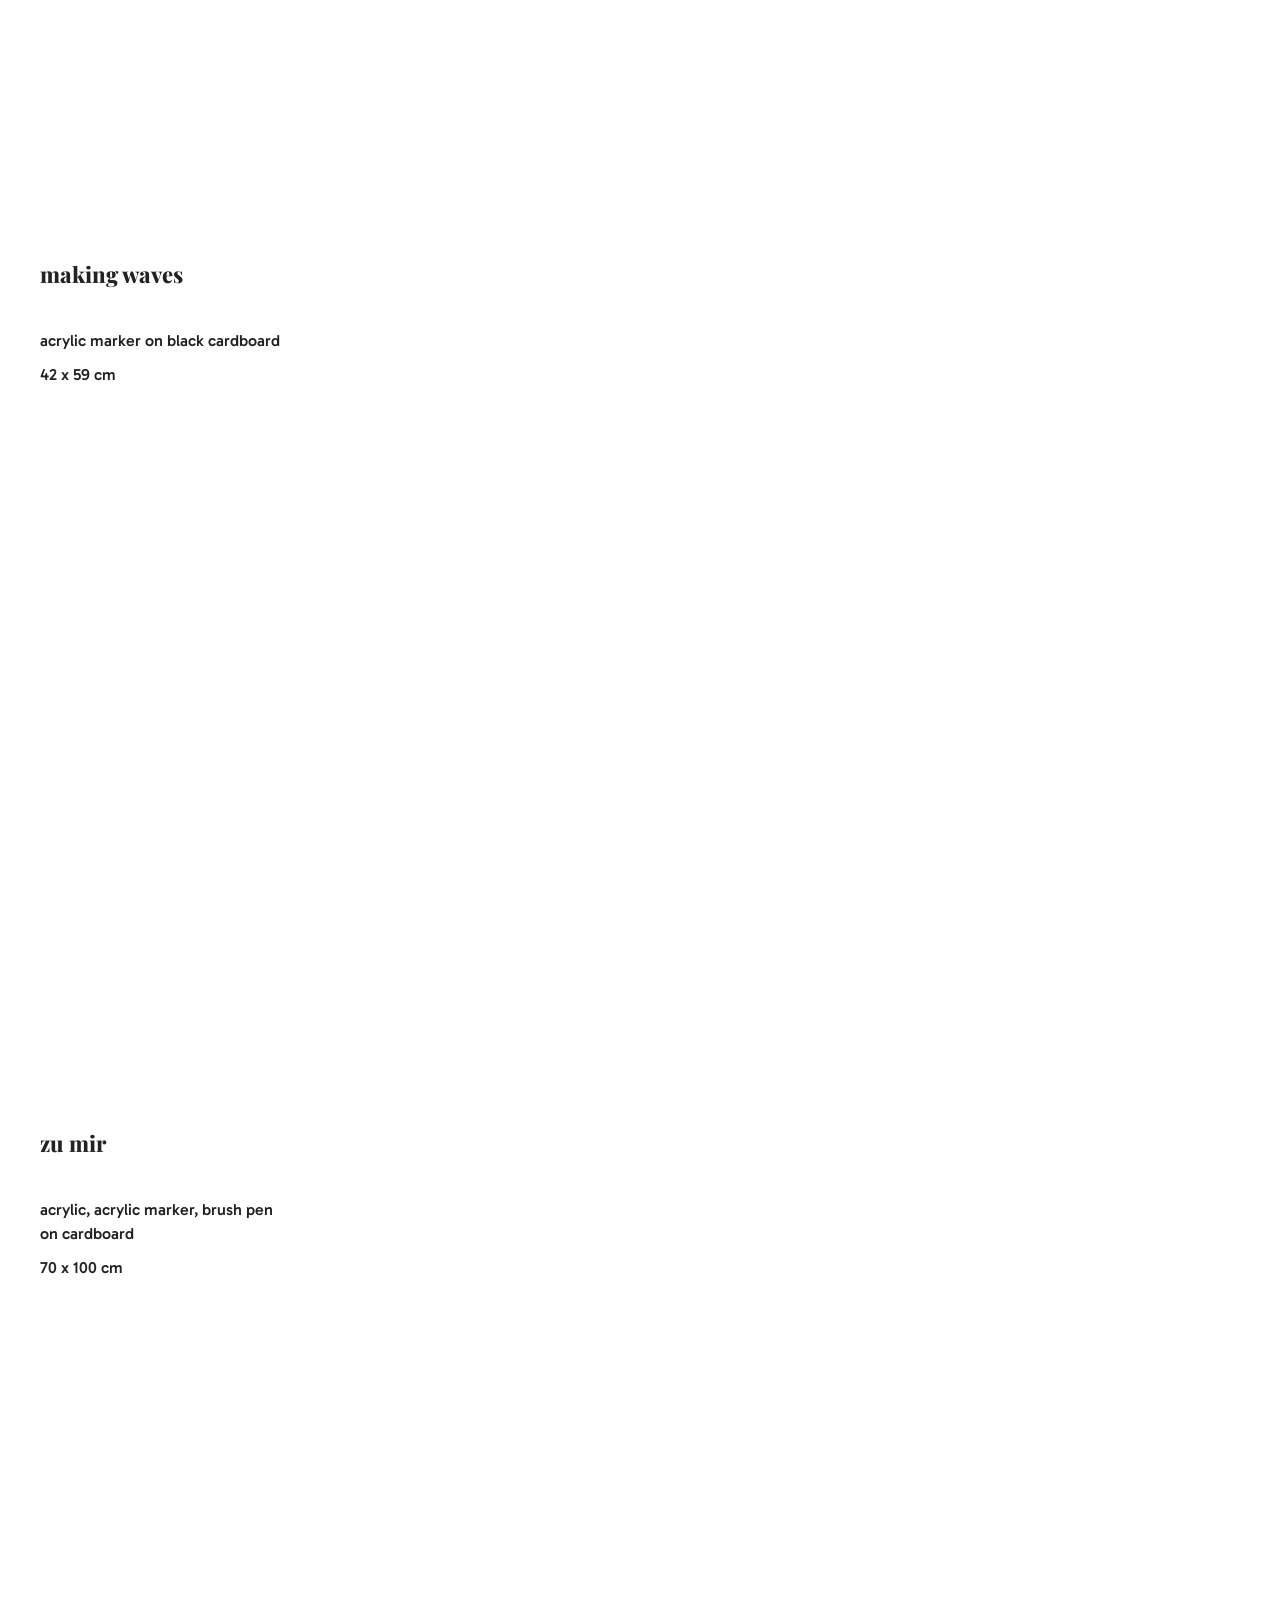
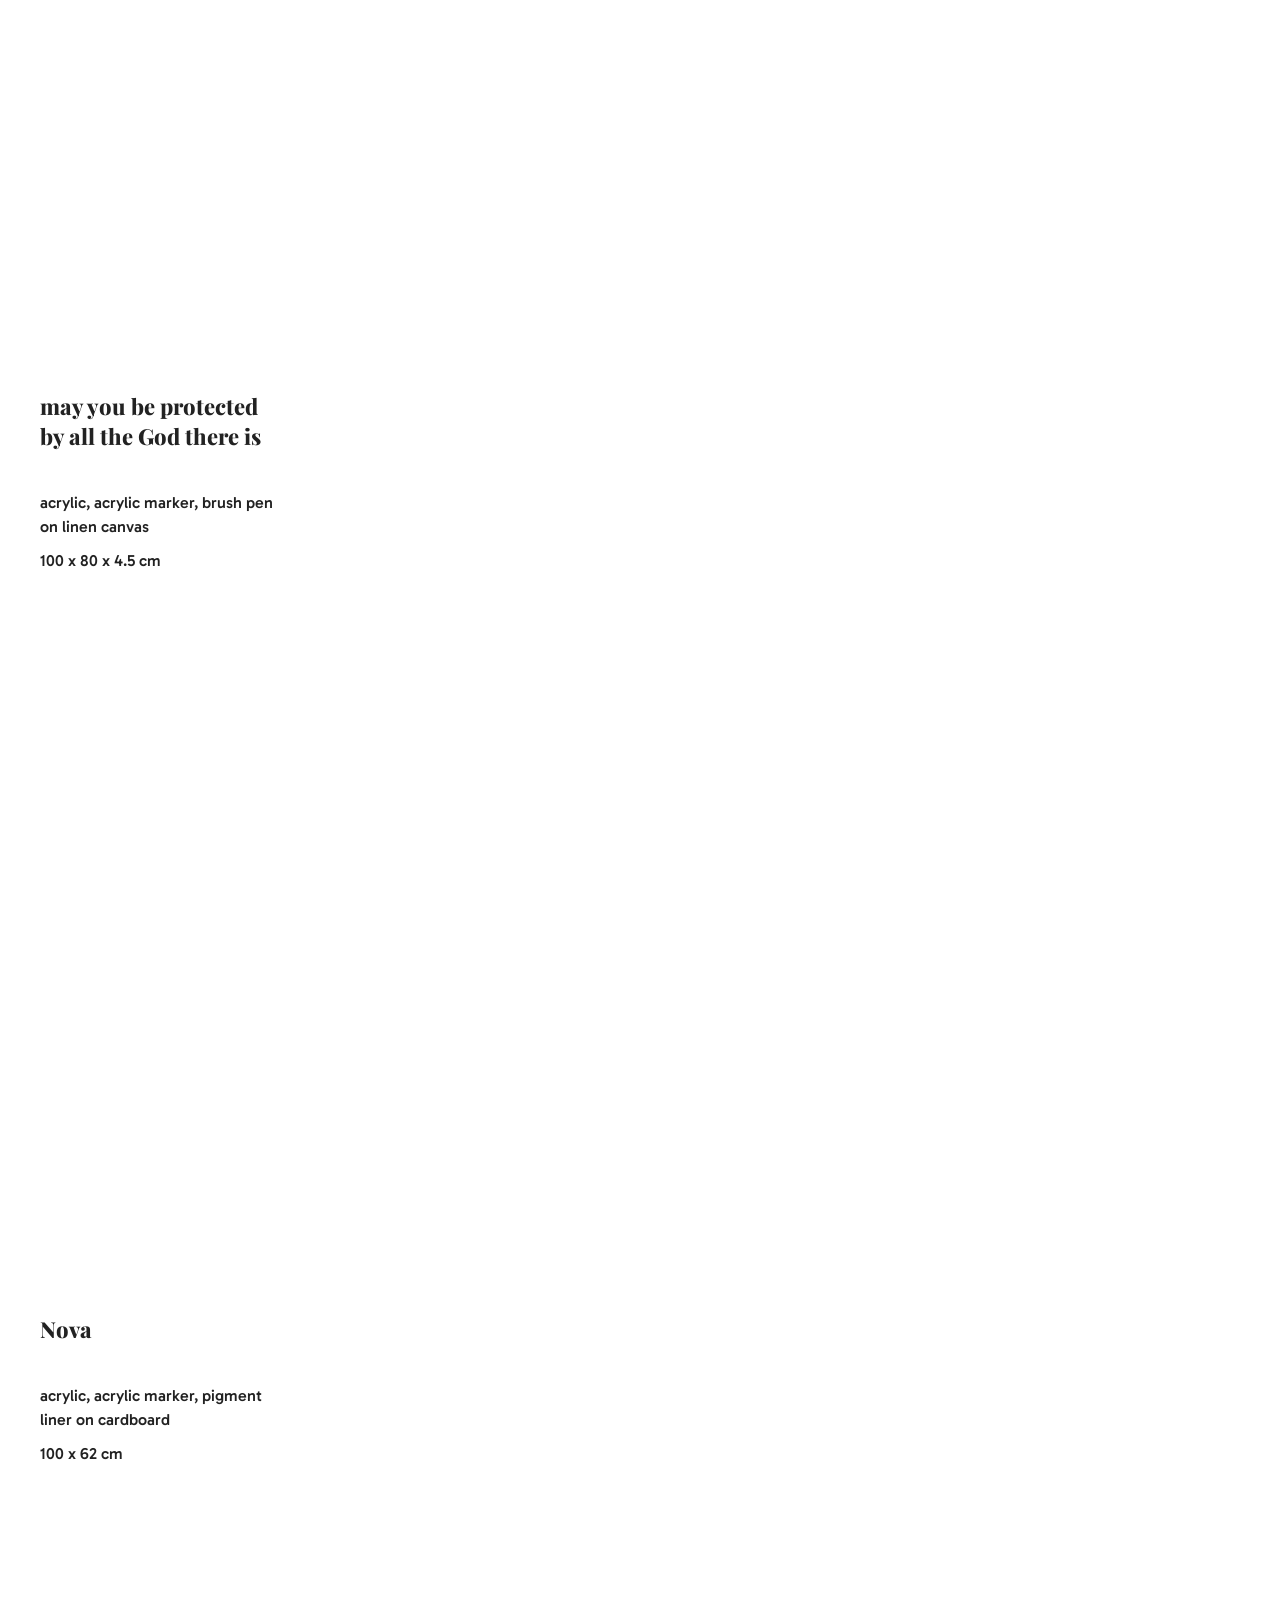
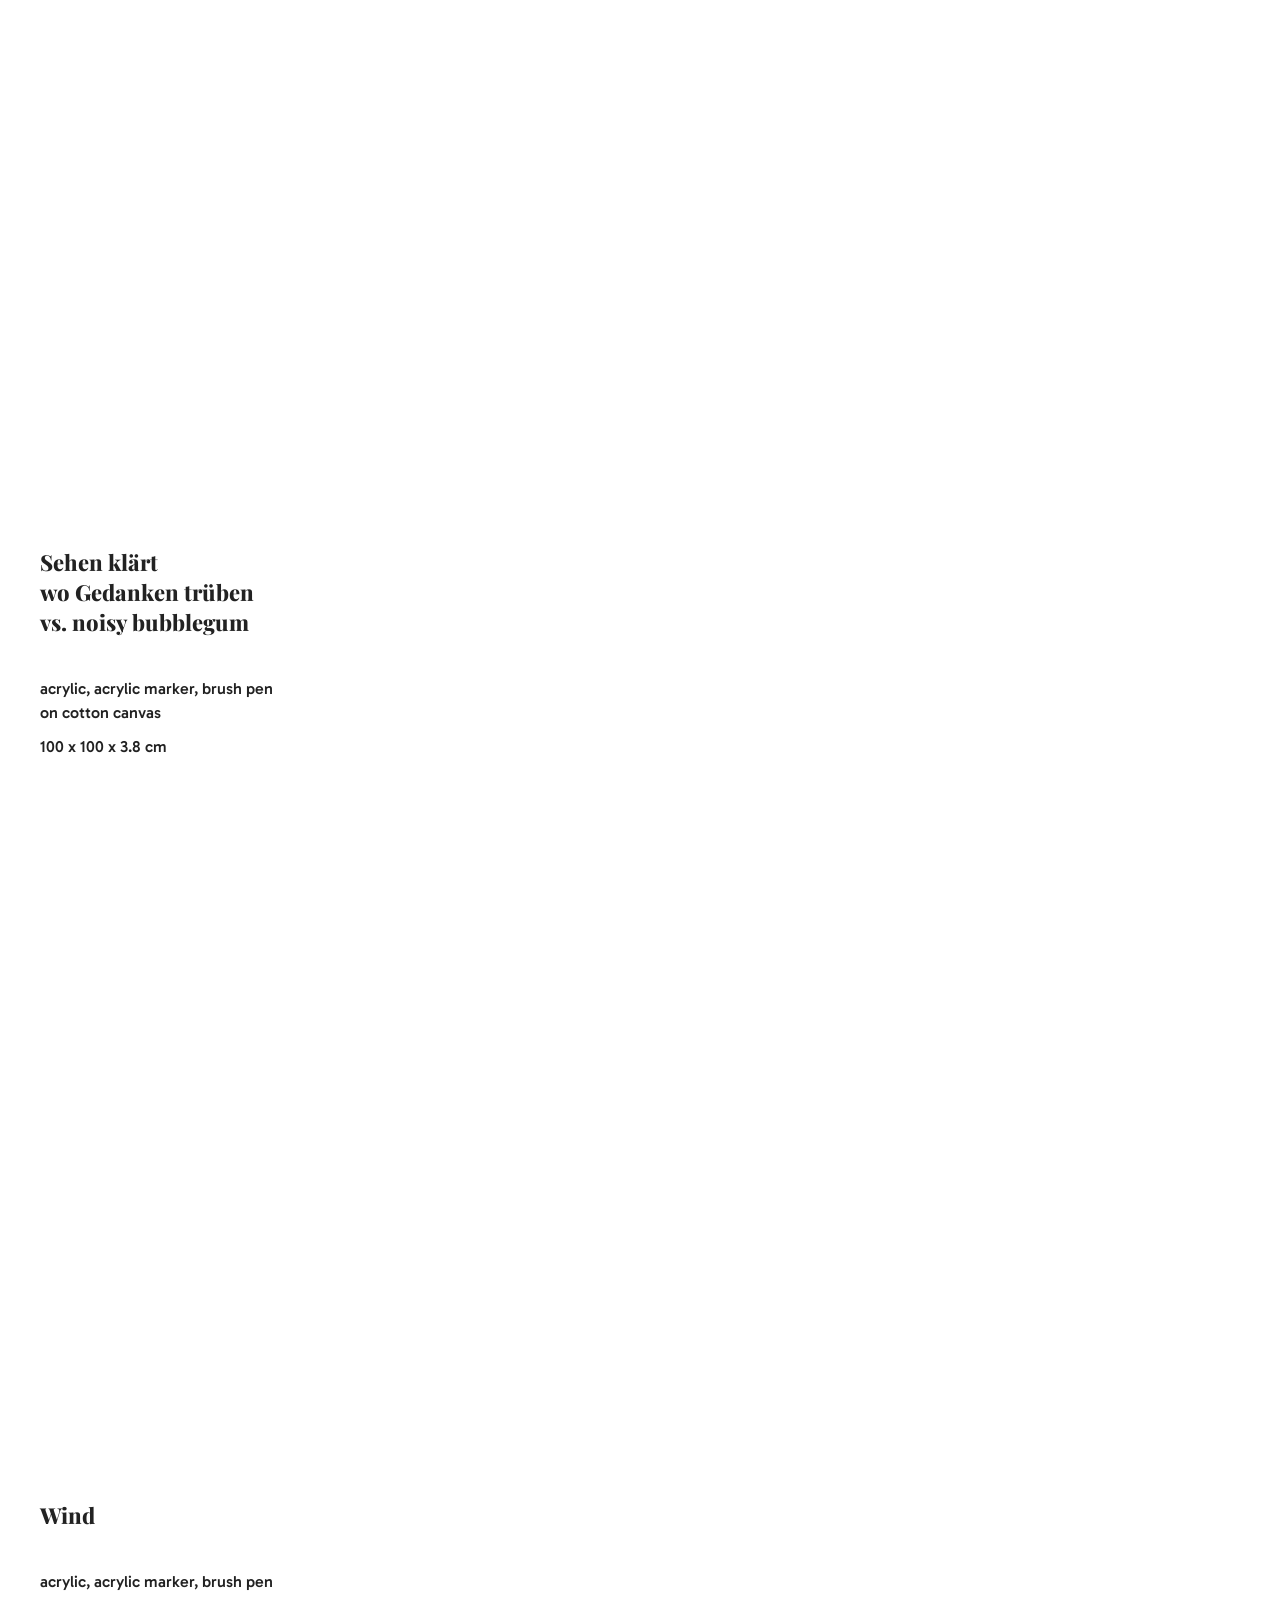
==== commit d5474134: "updated favicon" ====
--- a/index.html
+++ b/index.html
@@ -30,7 +30,7 @@
 }
 </script>
 
-<link rel="apple-touch-icon" sizes="180x180" href="assets/images/favicon/apple-touch-icon.png">
+<!-- <link rel="apple-touch-icon" sizes="180x180" href="assets/images/favicon/apple-touch-icon.png">
 <link rel="icon" type="image/png" sizes="32x32" href="assets/images/favicon/favicon-32x32.png">
 <link rel="icon" type="image/png" sizes="16x16" href="assets/images/favicon/favicon-16x16.png">
 <link rel="icon" type="image/png" sizes="192x192" href="assets/images/favicon/android-chrome-192x192.png">
@@ -38,7 +38,14 @@
 <link rel="manifest" href="assets/images/favicon/site.webmanifest">
 <link rel="icon" href="/favicon.ico" sizes="any">
 <link rel="mask-icon" href="assets/images/favicon/favicon.png" color="#ffffff">
-<link rel="icon" href="data:image/svg+xml,<svg xmlns='http://www.w3.org/2000/svg' viewBox='0 0 512 512'><rect width='512' height='512' fill='%23ffffff'/></svg>">
+<link rel="icon" href="data:image/svg+xml,<svg xmlns='http://www.w3.org/2000/svg' viewBox='0 0 512 512'><rect width='512' height='512' fill='%23ffffff'/></svg>"> -->
+
+<link rel="icon" href="favicon.ico" sizes="48x48">
+<link rel="icon" type="image/png" sizes="32x32" href="assets/images/favicon/favicon-32x32.png?v=2">
+<link rel="icon" type="image/png" sizes="16x16" href="assets/images/favicon/favicon-16x16.png?v=2">
+<link rel="icon" type="image/png" sizes="192x192" href="assets/images/favicon/android-chrome-192x192.png?v=2">
+<link rel="apple-touch-icon" sizes="180x180" href="assets/images/favicon/apple-touch-icon.png?v=2">
+<link rel="manifest" href="assets/images/favicon/site.webmanifest?v=2">
 
 <link rel="stylesheet" href="css/style.css">
 
